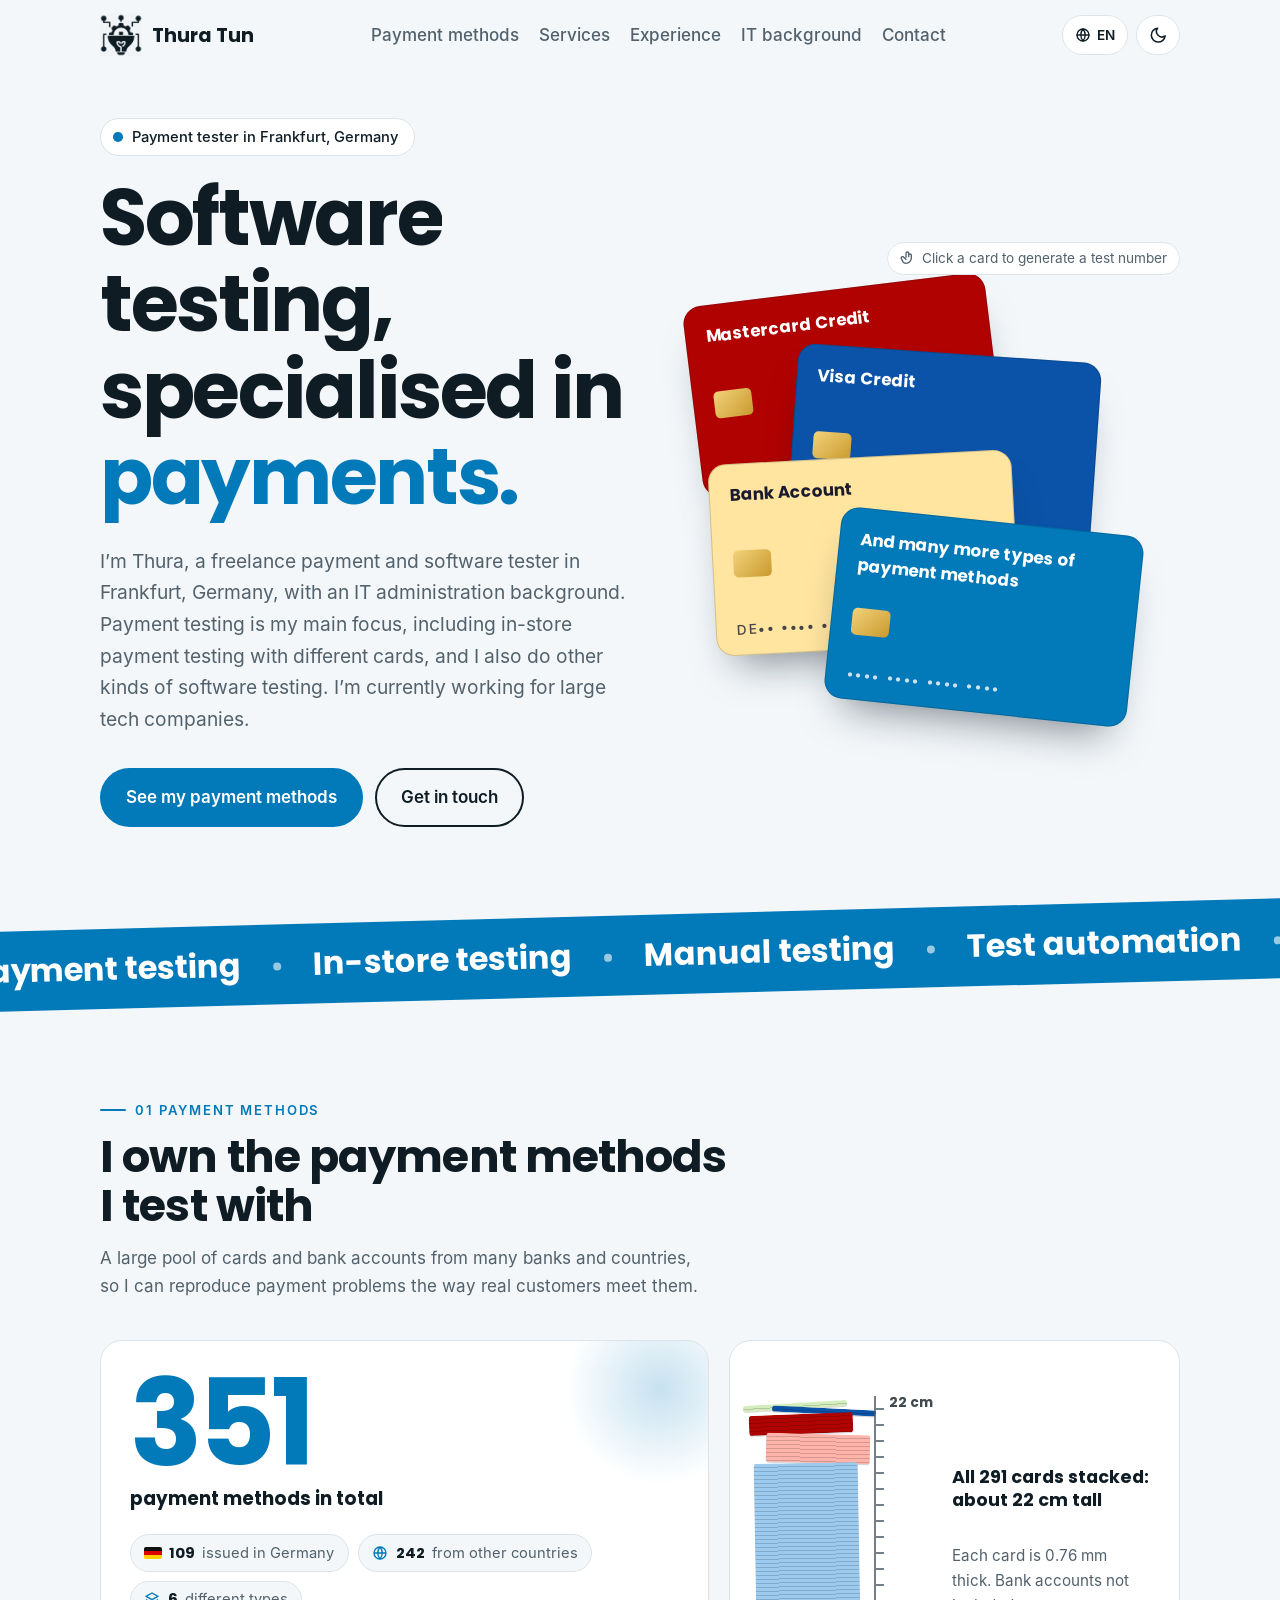
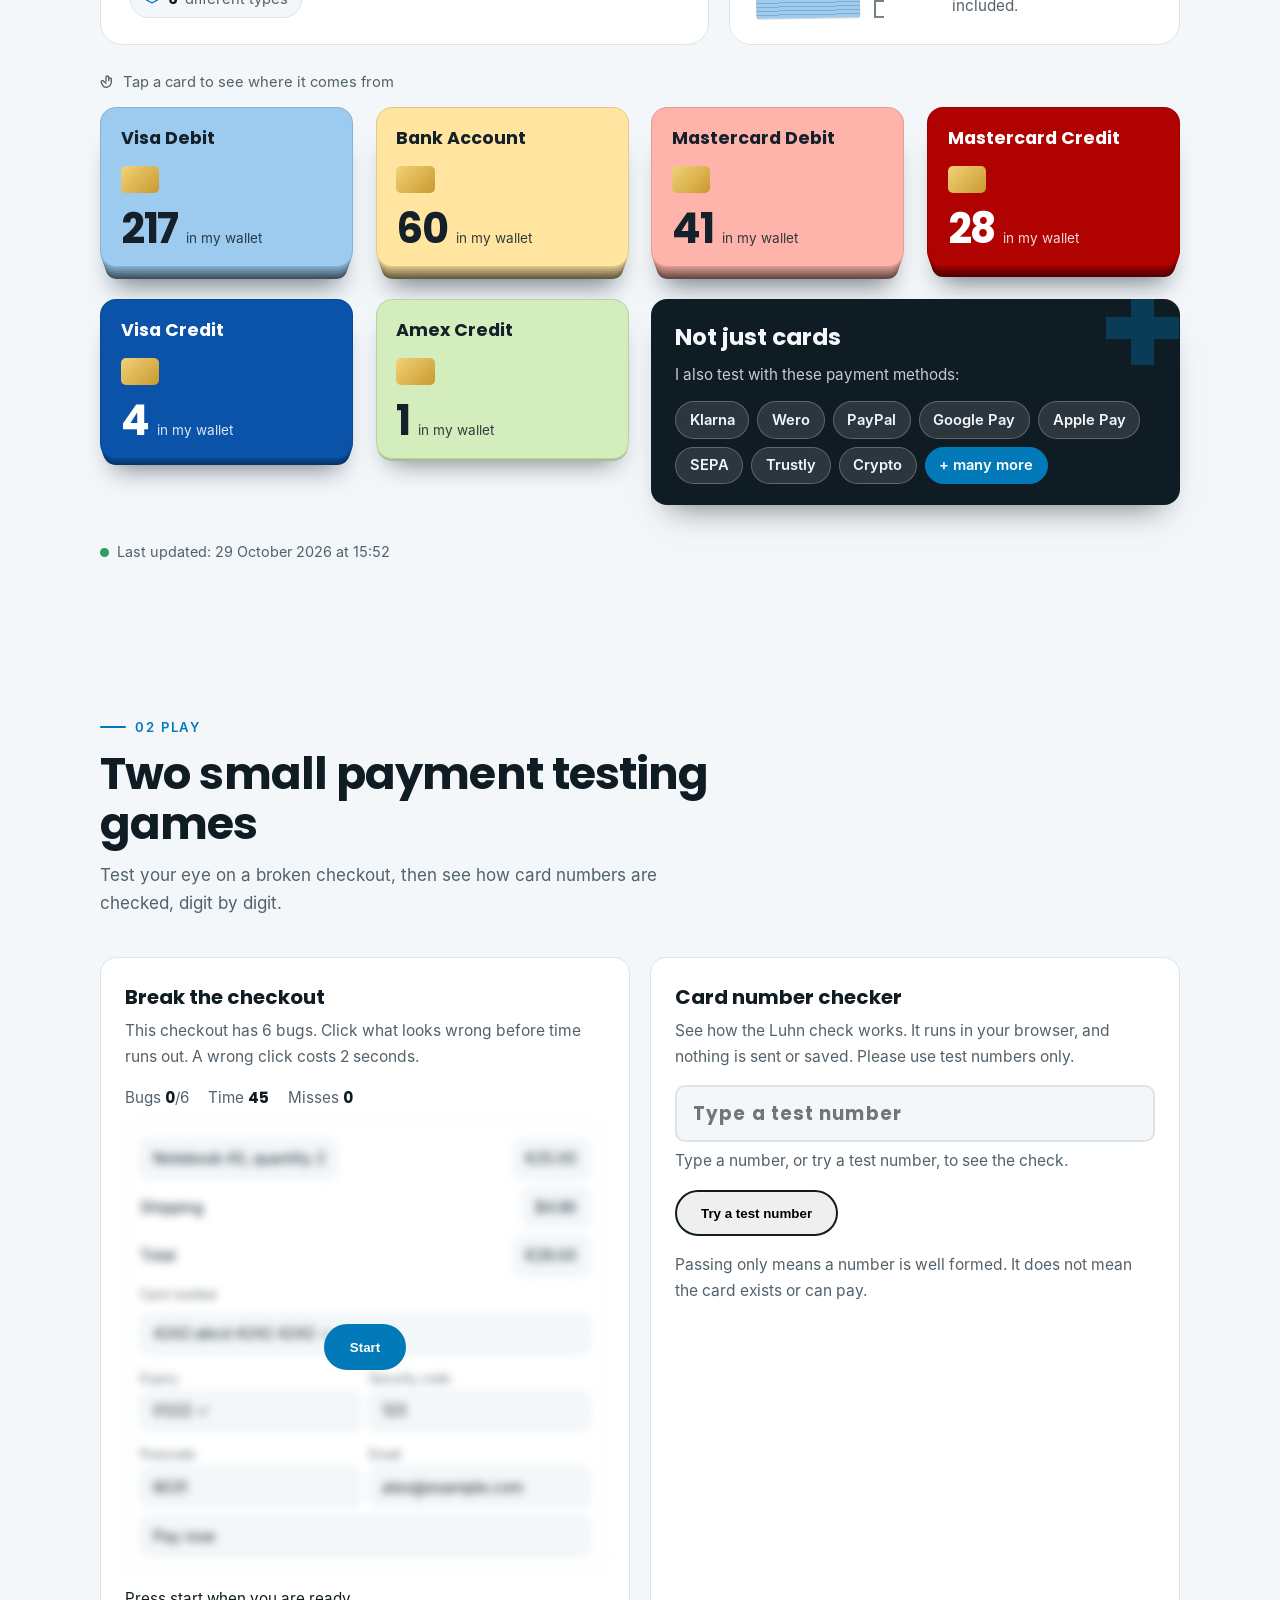
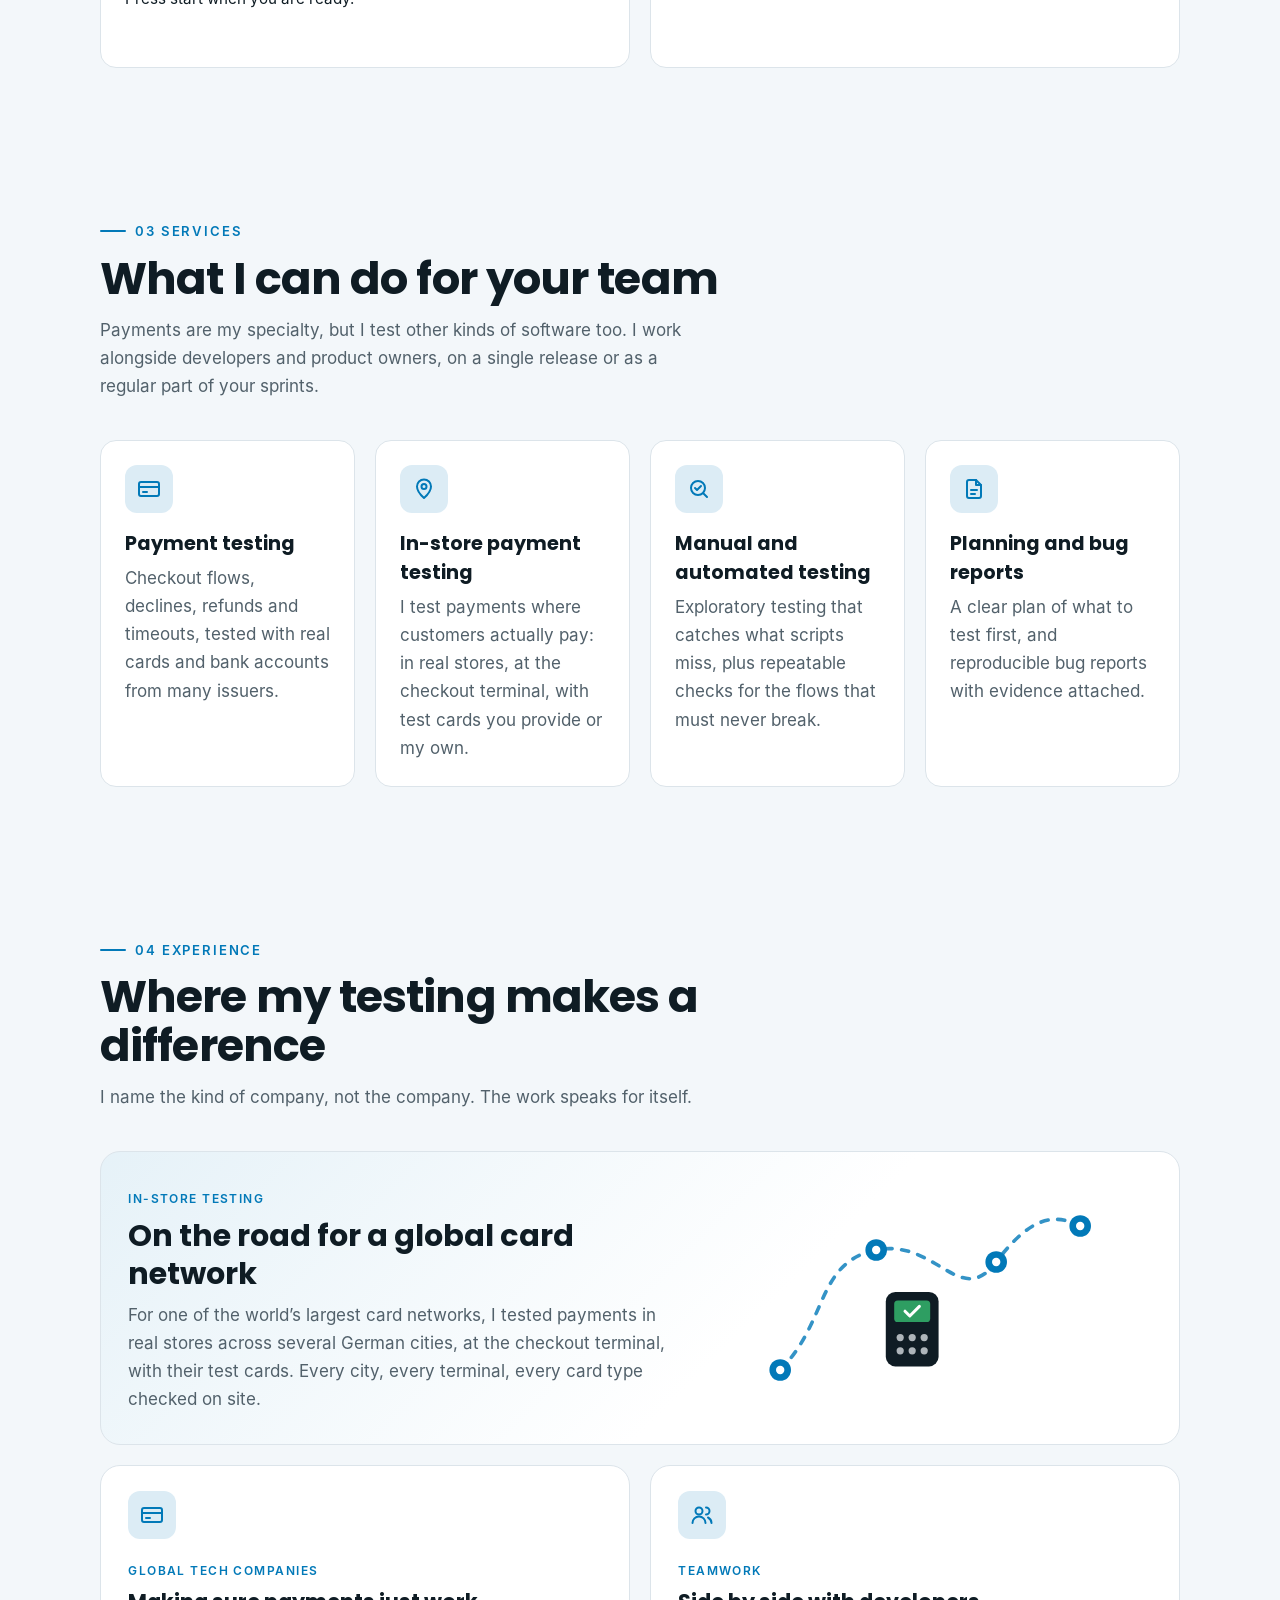
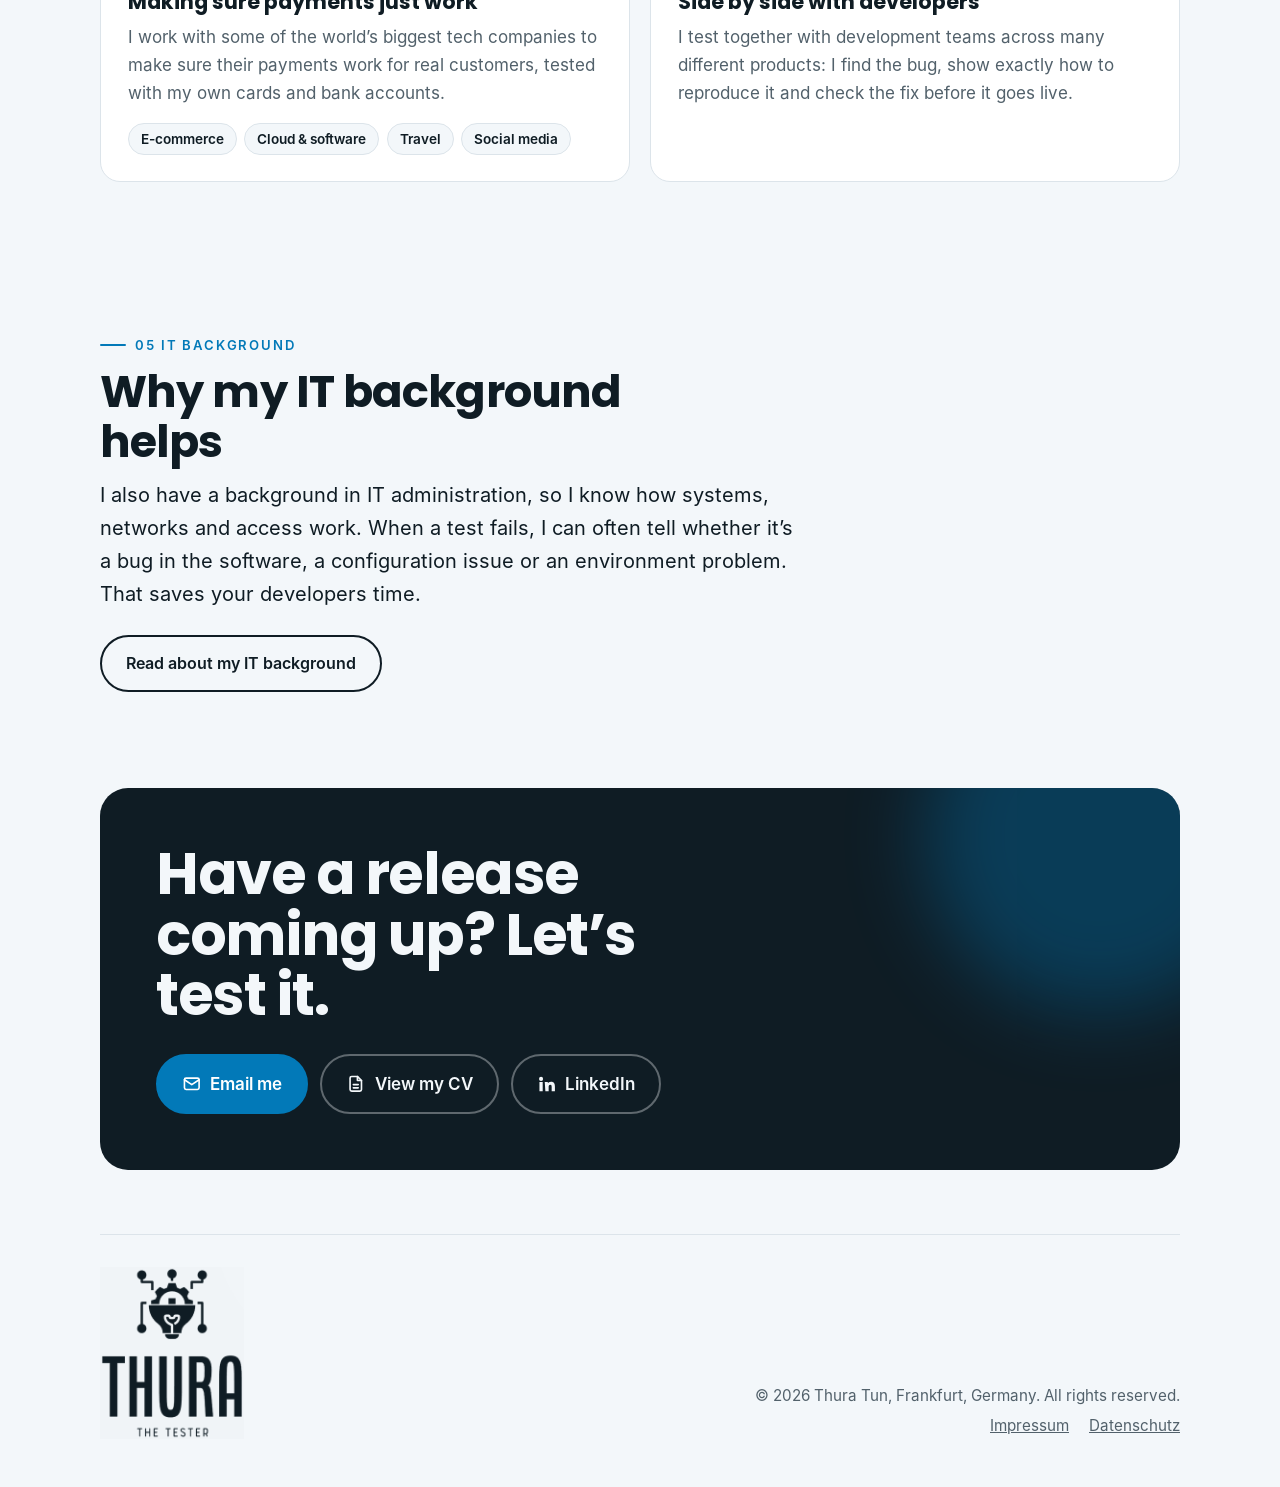
==== index.html @ 49a00597 "v2.1" ====
<!DOCTYPE html>
<html lang="en">
<head>
<meta charset="utf-8">
<meta name="viewport" content="width=device-width, initial-scale=1, viewport-fit=cover">
<title>Thura Tun | Payment Tester &amp; Software Tester in Germany (Frankfurt)</title>
<meta name="description" content="Freelance payment tester and software tester in Frankfurt, Germany. In-store and online payment testing with 350+ own cards and bank accounts, plus an IT administration background.">
<link rel="canonical" href="https://thuratun.de/">
<meta name="keywords" content="Payment Tester, Payment Testing, Software Tester, QA Tester, Frankfurt, Deutschland, Germany, Zahlungstests">
<meta name="geo.region" content="DE-HE">
<meta name="geo.placename" content="Frankfurt am Main">
<meta property="og:type" content="website">
<meta property="og:url" content="https://thuratun.de/">
<meta property="og:title" content="Thura Tun | Payment Tester &amp; Software Tester in Germany (Frankfurt)">
<meta property="og:description" content="Freelance payment tester and software tester in Frankfurt, Germany. In-store and online payment testing with 350+ own cards and bank accounts, plus an IT administration background.">
<meta property="og:image" content="https://thuratun.de/og-image.png">
<meta property="og:image:width" content="1200">
<meta property="og:image:height" content="630">
<meta property="og:image:alt" content="Thura Tun, payment tester in Frankfurt, Germany">
<meta name="twitter:card" content="summary_large_image">
<meta property="og:locale" content="en_GB">
<meta property="og:locale:alternate" content="de_DE">
<script type="application/ld+json">{"@context": "https://schema.org", "@type": "ProfessionalService", "name": "Thura Tun, Payment Tester", "alternateName": "Thura the Tester", "description": "Freelance payment tester and software tester in Frankfurt, Germany. In-store and online payment testing with 350+ own cards and bank accounts, plus an IT administration background.", "url": "https://thuratun.de/", "email": "hallo@thuratun.de", "address": {"@type": "PostalAddress", "addressLocality": "Frankfurt am Main", "addressRegion": "Hessen", "addressCountry": "DE"}, "areaServed": {"@type": "Country", "name": "Germany"}, "serviceType": ["Payment testing", "In-store payment testing", "Software testing", "Manual testing", "Test automation"], "founder": {"@type": "Person", "name": "Thura Tun", "jobTitle": "Payment Tester and Software Tester", "url": "https://thuratun.de/", "sameAs": ["https://www.linkedin.com/in/tunthura/"], "knowsLanguage": ["de", "en", "my"], "hasCredential": [{"@type": "EducationalOccupationalCredential", "name": "ITIL 4 Foundation"}, {"@type": "EducationalOccupationalCredential", "name": "Microsoft Certified: Azure Fundamentals (AZ-900)", "url": "https://www.credly.com/badges/9dc0fa04-e932-4269-af0b-c82157c03073"}]}}</script>

<link rel="icon" type="image/png" href="[data-uri]">
<style>
@font-face{font-family:"Poppins";src:url([data-uri]) format("woff");font-weight:600 800;font-style:normal;font-display:swap}
@font-face{font-family:"Inter";src:url([data-uri]) format("woff");font-weight:400;font-style:normal;font-display:swap}
@font-face{font-family:"Inter";src:url([data-uri]) format("woff");font-weight:500;font-style:normal;font-display:swap}
@font-face{font-family:"Inter";src:url([data-uri]) format("woff");font-weight:600;font-style:normal;font-display:swap}
:root{--bg:#F3F7FA;--surface:#FFFFFF;--ink:#0F1C24;--muted:#52616B;--line:#DCE4EA;--acc:#0279B8;--acc-ink:#FFFFFF;
--display:"Poppins","Segoe UI",Arial,sans-serif;--body:"Inter","Segoe UI",Arial,sans-serif;
box-sizing:border-box;padding-top:env(safe-area-inset-top,0px);padding-bottom:env(safe-area-inset-bottom,0px)}
@media (prefers-color-scheme:dark){:root:not([data-theme="light"]){--bg:#0B141B;--surface:#13202A;--ink:#EAF2F7;--muted:#9AB0BF;--line:#233340;--acc:#38BDF8;--acc-ink:#0B141B;color-scheme:dark}}
:root[data-theme="dark"]{--bg:#0B141B;--surface:#13202A;--ink:#EAF2F7;--muted:#9AB0BF;--line:#233340;--acc:#38BDF8;--acc-ink:#0B141B;color-scheme:dark}
html{scroll-padding-top:env(safe-area-inset-top,0px);scroll-behavior:smooth}
*{box-sizing:border-box}
body{margin:0;background:var(--bg);color:var(--ink);font:400 1.0625rem/1.65 var(--body);overflow-x:hidden}
a{color:inherit}
a:focus-visible,button:focus-visible{outline:3px solid var(--acc);outline-offset:3px;border-radius:6px}
.wrap{max-width:70rem;margin:0 auto;padding:0 1.25rem}
#bar{position:fixed;top:env(safe-area-inset-top,0px);left:0;width:100%;height:3px;background:var(--acc);transform-origin:left;transform:scaleX(0);z-index:50}
.top{display:flex;justify-content:space-between;align-items:center;gap:1rem;flex-wrap:wrap;padding:1.25rem 0}
.logo{font:800 1.2rem var(--display);text-decoration:none}
nav{display:flex;gap:1.25rem;align-items:center;flex-wrap:wrap}
nav a{text-decoration:none;color:var(--muted);font-weight:500}
nav a:hover{color:var(--ink)}
.btn{display:inline-block;padding:.85rem 1.5rem;border-radius:99px;font-weight:600;text-decoration:none;border:2px solid var(--ink);transition:transform .2s,background .2s}
.btn:hover{transform:translateY(-3px)}
.btn svg{width:1.15em;height:1.15em;vertical-align:-.2em;margin-right:.55rem}
.btn.primary{background:var(--acc);border-color:var(--acc);color:var(--acc-ink)}
.btns{display:flex;gap:.75rem;flex-wrap:wrap}
.hero{display:grid;grid-template-columns:1.05fr .95fr;gap:2rem;align-items:center;padding:3rem 0 4rem}
h1{font:800 clamp(2.5rem,6.4vw,4.9rem)/1.02 var(--display);letter-spacing:-.03em;margin:0 0 1.4rem}
.w{display:inline-block;overflow:hidden;vertical-align:top;padding-bottom:.08em}
.w>span{display:inline-block;animation:up .9s cubic-bezier(.2,.7,.2,1) backwards;animation-delay:calc(var(--i)*.07s + .1s)}
.lede{font-size:1.2rem;color:var(--muted);max-width:33rem;margin:0 0 2rem;animation:rise .8s ease .6s backwards}
.hero .btns{animation:rise .8s ease .8s backwards}
.stage{position:relative;height:25rem;--tx:0px;--ty:0px}
.pc{position:absolute;left:var(--l);top:var(--t);width:min(19rem,74%);aspect-ratio:1.586;border-radius:18px;padding:1.1rem 1.3rem;display:flex;flex-direction:column;justify-content:space-between;font:700 1.05rem var(--display);box-shadow:0 26px 40px -20px rgba(8,20,30,.5);outline:1px solid rgba(15,28,36,.18);outline-offset:-1px;transform:rotate(var(--r)) translate(calc(var(--tx)*var(--k)),calc(var(--ty)*var(--k)));transition:transform .3s ease-out;animation:deal .9s cubic-bezier(.2,.8,.2,1) backwards,float 6s ease-in-out infinite;animation-delay:calc(var(--i)*.16s + .3s),calc(var(--i)*-1.4s)}
.pc small{font:500 .85rem var(--body);letter-spacing:.12em;opacity:.8}
.chip{width:2.4rem;height:1.7rem;border-radius:5px;background:linear-gradient(135deg,#F2D27A,#C99A2E)}
@keyframes up{from{transform:translateY(110%)}}
@keyframes rise{from{opacity:0;transform:translateY(24px)}}
@keyframes deal{from{opacity:0;scale:.75}}
@keyframes float{50%{translate:0 -12px}}
@keyframes mq{to{transform:translateX(-50%)}}
.mq{overflow:hidden;border-block:1px solid var(--line);padding:1.1rem 0}
.mq-t{display:flex;width:max-content;animation:mq 30s linear infinite}
.mq span{font:700 clamp(1.3rem,3vw,2rem) var(--display);color:var(--muted);white-space:nowrap}
.mq span::after{content:"";display:inline-block;width:.5rem;height:.5rem;margin:0 2rem;border-radius:50%;background:var(--acc);vertical-align:middle}
section{padding:4.5rem 0}
h2.s{font:800 clamp(1.8rem,4vw,2.8rem)/1.1 var(--display);letter-spacing:-.02em;margin:0 0 .8rem;max-width:40rem}
.intro{color:var(--muted);max-width:38rem;margin:0 0 2.5rem}
.stats{display:grid;grid-template-columns:repeat(auto-fit,minmax(8rem,1fr));gap:1rem;margin-bottom:2.5rem}
.stat{background:var(--surface);border:1.5px solid var(--line);border-radius:16px;padding:1.2rem 1.3rem}
.stat b{display:block;font:800 clamp(2.2rem,5vw,3.2rem)/1 var(--display);letter-spacing:-.03em}
.stat span{color:var(--muted);font-size:.95rem}
.lg{display:flex;gap:1.5rem;flex-wrap:wrap;margin:0 0 1.2rem;color:var(--muted);font-size:.95rem}
.lg i{display:inline-block;width:.9rem;height:.9rem;border-radius:4px;background:var(--ink);margin-right:.5rem;vertical-align:-.1rem}
.lg i.o{opacity:.4}
.pm{display:grid;gap:.9rem}
.row{display:grid;grid-template-columns:10.5rem 1fr 3.2rem;align-items:center;gap:1rem}
.nm{font-weight:600}
.nm small{display:block;font-weight:400;color:var(--muted);font-size:.85rem;line-height:1.3}
.row>b{text-align:right;font-family:var(--display)}
.bar{display:flex;height:1.6rem;background:var(--line);border-radius:8px;overflow:hidden}
.seg{height:100%;width:0;background:var(--c);outline:1px solid color-mix(in srgb,var(--ink) 30%,transparent);outline-offset:-1px;transition:width 1.2s cubic-bezier(.2,.7,.2,1);transition-delay:var(--d,0s)}
.seg.ot{opacity:.5}
.row.in .seg{width:var(--w)}
.src{color:var(--muted);font-size:.9rem;margin:1.2rem 0 0;min-height:1.4rem}
.cards{display:grid;grid-template-columns:repeat(auto-fit,minmax(15rem,1fr));gap:1.25rem}
.sv{background:var(--surface);border:1.5px solid var(--line);border-radius:16px;padding:1.5rem}
.sv h3{font:700 1.2rem var(--display);margin:0 0 .4rem}
.sv p{margin:0;color:var(--muted)}
.split p{font-size:1.25rem;max-width:44rem;margin:0}
.steps{list-style:none;margin:0;padding:0;display:grid;grid-template-columns:repeat(auto-fit,minmax(13rem,1fr));gap:1.5rem}
.steps li::before{content:"";display:block;height:4px;width:0;background:var(--acc);border-radius:4px;margin-bottom:1rem;transition:width 1s ease .2s}
.steps li.in::before{width:100%}
.steps b{display:block;font:700 1.15rem var(--display)}
.steps span{color:var(--muted)}
.contact h2{font:800 clamp(2rem,5vw,3.6rem)/1.05 var(--display);letter-spacing:-.025em;margin:0 0 1.8rem;max-width:36rem}
footer{border-top:1px solid var(--line);padding:2rem 0 3rem;color:var(--muted);font-size:.95rem}
.links{display:flex;gap:1.25rem;flex-wrap:wrap;margin-top:.5rem}
.legal{display:none;background:var(--surface);border:1.5px solid var(--line);border-radius:12px;padding:1.5rem;margin-top:2rem;max-width:44rem}
.legal:target{display:block}
.legal h2{font:700 1.3rem var(--display);margin:0 0 .6rem}
.legal h3{font:700 1rem var(--display);margin:1.1rem 0 .3rem}
.legal p{margin:.3rem 0;font-size:.95rem}
.js .rv{opacity:0;transform:translateY(26px);transition:opacity .7s ease,transform .7s ease,translate .25s,border-color .25s}
.js .rv.in{opacity:1;transform:none}
.sv:hover{translate:0 -5px;border-color:var(--acc)}
@media (max-width:52rem){.hero{grid-template-columns:1fr;padding-top:1.5rem}.stage{height:26rem}.pc{width:min(17rem,68%)}.row{grid-template-columns:1fr auto;grid-template-areas:"n t" "b b";gap:.35rem .75rem}.nm{grid-area:n}.bar{grid-area:b}.row>b{grid-area:t;font-size:1.3rem}section{padding:3rem 0}.pm{gap:1.3rem}}
@media (prefers-reduced-motion:reduce){*,*::before{animation:none!important;transition:none!important}html{scroll-behavior:auto}#bar{display:none}}
.mk{display:inline-block;background:currentColor;-webkit-mask-repeat:no-repeat;mask-repeat:no-repeat;-webkit-mask-position:center;mask-position:center;-webkit-mask-size:contain;mask-size:contain}
.logo{display:inline-flex;align-items:center;gap:.65rem}
.mk-icon{width:2.6rem;height:2.6rem;-webkit-mask-image:url("[data-uri]");mask-image:url("[data-uri]")}
.mk-full{display:block;width:9rem;height:10.74rem;margin-bottom:1.4rem;color:var(--ink);-webkit-mask-image:url("[data-uri]");mask-image:url("[data-uri]")}
@media (prefers-reduced-motion:no-preference){.logo:hover .mk-icon{transform:rotate(-8deg) scale(1.08)}.mk-icon{transition:transform .3s ease}}
.play{display:grid;grid-template-columns:1fr 1fr;gap:1.25rem}
.tool{background:var(--surface);border:1.5px solid var(--line);border-radius:16px;padding:1.5rem}
.tool h3{font:700 1.25rem var(--display);margin:0 0 .4rem}
.sub{color:var(--muted);margin:0 0 1rem;font-size:.97rem}
.hud{display:flex;gap:1.2rem;flex-wrap:wrap;font-size:.95rem;color:var(--muted);margin-bottom:.8rem}
.hud b{color:var(--ink);font-family:var(--display)}
.shopwrap{position:relative}
.shop{border:1.5px dashed var(--line);border-radius:12px;padding:.9rem;display:grid;gap:.55rem;transition:filter .3s}
.shop.off{filter:blur(4px);pointer-events:none;user-select:none}
.shop.done{pointer-events:none}
.shop small{color:var(--muted);font-size:.78rem}
.ln{display:flex;justify-content:space-between;align-items:center;gap:.6rem;font-size:.95rem}
.two{display:grid;grid-template-columns:1fr 1fr;gap:.55rem}
.bx{font:inherit;font-size:.95rem;text-align:left;color:var(--ink);background:var(--bg);border:1.5px solid var(--line);border-radius:8px;padding:.4rem .7rem;cursor:pointer;width:100%}
.ln .bx{width:auto}
.bx:hover{border-color:var(--acc)}
.bx.found{border-color:#2E9E62;background:color-mix(in srgb,#2E9E62 22%,var(--bg))}
.bx.wrong{border-color:#E5604F;background:color-mix(in srgb,#E5604F 20%,var(--bg))}
.bx.missed{border-color:#E0A030;background:color-mix(in srgb,#E0A030 22%,var(--bg))}
.ovl{position:absolute;inset:0;display:flex;align-items:center;justify-content:center}
.ovl[hidden]{display:none}
.feed{min-height:3.6rem;margin:.9rem 0 0;font-size:.95rem}
.feed .btn{margin-top:.6rem;padding:.5rem 1.1rem;font-size:.95rem}
.cc{width:100%;font:600 1.15rem var(--display);letter-spacing:.06em;padding:.8rem 1rem;border-radius:10px;border:2px solid var(--line);background:var(--bg);color:var(--ink);margin-bottom:.4rem}
.cc:focus{outline:3px solid var(--acc);outline-offset:2px;border-color:var(--acc)}
.dgs{display:flex;flex-wrap:wrap;gap:.3rem;margin:.9rem 0}
.dg{width:1.7rem;height:2rem;display:grid;place-items:center;border-radius:6px;background:var(--bg);border:1.5px solid var(--line);font:600 .95rem var(--display)}
.dg.x2{background:var(--acc);border-color:var(--acc);color:var(--acc-ink)}
.vd{display:flex;gap:.5rem;flex-wrap:wrap;margin:.8rem 0 0}
.pill{padding:.25rem .8rem;border-radius:99px;font-size:.9rem;font-weight:600;background:var(--bg);border:1.5px solid var(--line)}
.pill.ok{color:#2E9E62;border-color:#2E9E62}
.pill.no{color:#E5604F;border-color:#E5604F}
#ccres .sub{margin:0}
@media (max-width:52rem){.play{grid-template-columns:1fr}}
/* v5: header, toggles, mobile menu */
.hdr{position:sticky;top:0;z-index:40}
header.top{position:relative;padding:.9rem 0;flex-wrap:nowrap}
header.top::before{content:"";position:absolute;top:0;bottom:0;left:calc(50% - 50vw);right:calc(50% - 50vw);z-index:-1;background:color-mix(in srgb,var(--bg) 84%,transparent);-webkit-backdrop-filter:blur(14px);backdrop-filter:blur(14px)}
.tog{display:flex;gap:.5rem;align-items:center;flex:none}
.ib{font:600 .85rem var(--body);display:inline-flex;align-items:center;justify-content:center;gap:.2rem;min-width:2.5rem;height:2.5rem;padding:0 .75rem;background:var(--surface);color:var(--ink);border:1.5px solid var(--line);border-radius:99px;cursor:pointer;transition:border-color .2s,transform .2s}
.ib:hover{border-color:var(--acc);transform:translateY(-2px)}
.ib svg{width:1.15rem;height:1.15rem;display:block}
.ib .sun{display:none}
:root[data-theme="dark"] .ib .sun{display:block}:root[data-theme="dark"] .ib .moon{display:none}
@media (prefers-color-scheme:dark){:root:not([data-theme="light"]) .ib .sun{display:block}:root:not([data-theme="light"]) .ib .moon{display:none}}
#lang span[data-l]{opacity:.45;transition:opacity .2s,color .2s}
#lang span.on{opacity:1;color:var(--acc)}
#menu{display:none}
nav.nl a{position:relative}
nav.nl a::after{content:"";position:absolute;left:0;right:0;bottom:-4px;height:2px;border-radius:2px;background:var(--acc);transform:scaleX(0);transform-origin:left;transition:transform .25s}
nav.nl a:hover::after{transform:scaleX(1)}
@media (max-width:60rem){
  #menu{display:inline-flex}
  nav.nl{position:absolute;top:calc(100% + .25rem);left:0;right:0;display:none;flex-direction:column;align-items:stretch;gap:0;background:var(--surface);border:1.5px solid var(--line);border-radius:16px;padding:.5rem;box-shadow:0 24px 40px -24px rgba(8,20,30,.45)}
  nav.nl a{padding:.75rem 1rem;border-radius:10px;color:var(--ink)}
  nav.nl a:hover{background:var(--bg)}
  nav.nl a::after{display:none}
  .top.open nav.nl{display:flex;animation:rise .25s ease}
}
/* eyebrows and hero */
.eb{display:inline-flex;align-items:center;gap:.6rem;font:600 .82rem var(--body);letter-spacing:.14em;text-transform:uppercase;color:var(--acc);margin:0 0 .9rem}
.eb::before{content:"";width:1.6rem;height:2px;background:currentColor;border-radius:2px}
.pill-hi{display:inline-flex;align-items:center;gap:.6rem;background:var(--surface);border:1.5px solid var(--line);border-radius:99px;padding:.35rem 1rem .35rem .75rem;font-size:.92rem;font-weight:500;margin-bottom:1.4rem;animation:rise .8s ease .05s backwards}
.dot{width:.6rem;height:.6rem;border-radius:50%;background:var(--acc);animation:ping 2s infinite}
@keyframes ping{0%{box-shadow:0 0 0 0 color-mix(in srgb,var(--acc) 60%,transparent)}70%,100%{box-shadow:0 0 0 .55rem transparent}}
h1 .hl{color:var(--acc)}
.pc{cursor:pointer;user-select:none}
.hint{position:absolute;z-index:9999;right:0;top:-1.9rem;background:var(--surface);border:1.5px solid var(--line);border-radius:99px;padding:.25rem .75rem;font-size:.85rem;color:var(--muted);display:flex;align-items:center;gap:.4rem}
.hint svg{width:1rem;height:1rem}
/* marquee band */
.mqw{overflow:hidden;padding:1.5rem 0}
.mq{background:var(--acc);border:0;transform:rotate(-1.5deg);margin:0 -2rem;padding:1rem 0}
.mq span{color:var(--acc-ink)}
.mq span::after{background:var(--acc-ink);opacity:.6}
.mq:hover .mq-t{animation-play-state:paused}
/* service cards */
.sv{position:relative;overflow:hidden}
.sv>*{position:relative}
.sv::before{content:"";position:absolute;inset:0;background:radial-gradient(16rem circle at var(--mx,50%) var(--my,50%),color-mix(in srgb,var(--acc) 16%,transparent),transparent 70%);opacity:0;transition:opacity .3s;pointer-events:none}
.sv:hover::before{opacity:1}
.ico{width:3rem;height:3rem;border-radius:12px;display:grid;place-items:center;background:color-mix(in srgb,var(--acc) 14%,var(--surface));color:var(--acc);margin-bottom:1rem;transition:transform .3s}
.sv:hover .ico{transform:rotate(-8deg) scale(1.08)}
.ico svg{width:1.5rem;height:1.5rem}
/* process steps */
.steps{counter-reset:s}
.steps li{counter-increment:s;display:flex;flex-direction:column;background:var(--surface);border:1.5px solid var(--line);border-radius:16px;padding:1.4rem}
.steps li::after{content:"0" counter(s);order:-1;font:800 2.6rem/1 var(--display);color:transparent;-webkit-text-stroke:1.5px var(--acc);margin-bottom:.8rem}
/* contact card */
.contact{background:var(--ink);color:var(--bg);border-radius:28px;padding:3.5rem clamp(1.25rem,5vw,3.5rem);margin:1.5rem 0 4rem;position:relative;overflow:hidden}
.contact::before{content:"";position:absolute;width:22rem;height:22rem;right:-6rem;top:-8rem;border-radius:50%;background:var(--acc);opacity:.35;filter:blur(40px);pointer-events:none}
.contact>*{position:relative}
.contact .btn{border-color:color-mix(in srgb,var(--bg) 35%,transparent);color:var(--bg)}
.contact .btn.primary{background:var(--acc);border-color:var(--acc);color:var(--acc-ink)}
.contact a:focus-visible{outline-color:var(--bg)}
/* confetti and back to top */
.cf{position:fixed;width:.55rem;height:.85rem;border-radius:2px;pointer-events:none;z-index:60}
#up{position:fixed;right:1rem;bottom:calc(1rem + env(safe-area-inset-bottom,0px));z-index:45;opacity:0;pointer-events:none;transform:translateY(1rem);transition:opacity .3s,transform .3s;box-shadow:0 10px 24px -12px rgba(8,20,30,.45)}
#up.show{opacity:1;pointer-events:auto;transform:none}
.split .eb{font-size:.82rem;margin:0 0 .9rem}
.stat b i{font-style:normal}
@media (max-width:52rem){.hint{top:-1.6rem}.mqw{padding:1rem 0}.contact{padding:2.5rem 1.25rem;border-radius:22px}}
/* v6: generated test numbers, legal panels */
.pc small.gen{letter-spacing:.05em;font-size:.8rem;font-variant-numeric:tabular-nums;white-space:nowrap}
.tt{position:absolute;right:1.1rem;top:50%;transform:translateY(-50%);font:600 .62rem var(--body);font-style:normal;letter-spacing:.12em;text-transform:uppercase;padding:.2rem .55rem;border-radius:99px;background:rgba(255,255,255,.28);animation:rise .4s ease}
.legal.open{display:block}
.legal,section{scroll-margin-top:5.5rem}
.legal .lclose{padding:.4rem 1rem;font-size:.9rem;background:none;color:var(--ink);cursor:pointer;font-family:inherit}
#liveb .btn{padding:.5rem 1.1rem;font-size:.95rem;margin-right:.6rem;cursor:pointer;background:none;color:var(--ink);font-family:inherit}
#liveb .btn:disabled{opacity:.5;cursor:wait}
/* v8: playful payment methods */
.pc{transition:transform .3s ease-out,background .45s,color .45s}
.tt{background:color-mix(in srgb,currentColor 18%,transparent)}
.ptop{display:grid;grid-template-columns:1.35fr 1fr;gap:1.25rem;margin-bottom:1.6rem}
.pbig,.ptower{background:var(--surface);border:1.5px solid var(--line);border-radius:22px;padding:1.6rem 1.8rem;position:relative;overflow:hidden}
.pbig>b{display:block;font:800 clamp(4.5rem,11vw,7.5rem)/.95 var(--display);letter-spacing:-.04em;color:var(--acc)}
.pbig .pl{display:block;font:600 1.15rem var(--display);margin:.3rem 0 1.4rem}
.pbig::after{content:"";position:absolute;right:-3rem;top:-3rem;width:12rem;height:12rem;border-radius:50%;background:radial-gradient(circle,color-mix(in srgb,var(--acc) 22%,transparent),transparent 70%);pointer-events:none}
.pchips{display:flex;flex-wrap:wrap;gap:.55rem}
.pchips span{display:inline-flex;align-items:center;gap:.45rem;background:var(--bg);border:1.5px solid var(--line);border-radius:99px;padding:.35rem .85rem;font-size:.92rem;color:var(--muted);transition:transform .2s,border-color .2s}
.pchips span:hover{transform:translateY(-2px) rotate(-2deg);border-color:var(--acc)}
.pchips b{color:var(--ink);font-family:var(--display)}
.pchips svg{width:1rem;height:1rem;color:var(--acc)}
.flag{display:inline-block;width:1.1rem;height:.75rem;border-radius:2px;background:linear-gradient(#111 0 33.3%,#DD0000 0 66.6%,#FFCE00 0);flex:none}
.ptower{display:flex;gap:1.4rem;align-items:flex-end}
.ptower p{margin:0;color:var(--muted);font-size:.95rem}
.ptower p b{display:block;color:var(--ink);font:700 1.1rem/1.3 var(--display);margin-bottom:.4rem}
.tw{display:flex;align-items:stretch;gap:.7rem;flex:none;margin-right:2.6rem}
.stack{display:flex;flex-direction:column;justify-content:flex-end;width:6.5rem;padding-top:.4rem}
.stack i{display:block;border-radius:3px;background:var(--c) repeating-linear-gradient(to bottom,transparent 0 3px,rgba(0,0,0,.16) 3px 4px);transform:translate(var(--x),0) rotate(var(--r));box-shadow:0 1px 0 rgba(0,0,0,.15)}
.js .tw .stack i{opacity:0;translate:0 -3rem;transition:opacity .4s,translate .6s cubic-bezier(.3,1.4,.5,1);transition-delay:calc(var(--i)*.12s + .2s)}
.js .tw.in .stack i{opacity:1;translate:0 0}
.ruler{position:relative;width:.9rem;border-left:2px solid var(--muted);background:repeating-linear-gradient(to top,var(--muted) 0 1.5px,transparent 1.5px 1rem) left/.5rem 100% no-repeat;opacity:.8}
.ruler span{position:absolute;left:.8rem;top:-.2rem;font:700 .85rem var(--display);white-space:nowrap;color:var(--ink)}
.whint{display:flex;align-items:center;gap:.45rem;color:var(--muted);font-size:.92rem;margin:0 0 .8rem}
.whint svg{width:1rem;height:1rem}
.wallet{display:grid;grid-template-columns:repeat(auto-fill,minmax(15rem,1fr));gap:2rem 1.4rem;padding-bottom:1rem}
.fc{display:block;width:100%;aspect-ratio:1.586;perspective:1000px;background:none;border:0;padding:0;font:inherit;text-align:left;color:inherit;cursor:pointer;border-radius:16px}
.js .fc.rv{transform:translateY(40px) rotate(var(--rr))}
.js .fc.rv.in{transform:none}
.fc-in{position:relative;display:block;width:100%;height:100%;transform-style:preserve-3d;transition:transform .7s cubic-bezier(.2,.8,.2,1),translate .25s,rotate .25s}
.fc:hover .fc-in{translate:0 -6px;rotate:-1.5deg}
.fc.flip .fc-in{transform:rotateY(180deg)}
.fc-f,.fc-b{position:absolute;inset:0;border-radius:16px;-webkit-backface-visibility:hidden;backface-visibility:hidden;background:var(--c);color:var(--t);box-shadow:var(--sh);outline:1px solid rgba(0,0,0,.12);outline-offset:-1px;padding:1.1rem 1.3rem;display:flex;flex-direction:column;justify-content:space-between;overflow:hidden}
.fc-b{transform:rotateY(180deg);justify-content:flex-end;gap:.35rem}
.fn{font:700 1.1rem var(--display)}
.fcnt{display:flex;align-items:baseline;gap:.5rem}
.fcnt b{font:800 2.6rem/1 var(--display);letter-spacing:-.03em}
.fcnt small{font-size:.85rem;opacity:.85}
.stripe{position:absolute;left:0;right:0;top:1rem;height:2.2rem;background:#1b1b1b}
.fsplit{display:flex;height:.55rem;border-radius:99px;background:color-mix(in srgb,currentColor 30%,transparent);overflow:hidden;margin-bottom:.4rem}
.fsplit i{display:block;height:100%;background:currentColor}
.frow{display:flex;justify-content:space-between;align-items:center;font-size:.92rem}
.frow span{display:inline-flex;align-items:center;gap:.45rem}
.frow svg{width:1rem;height:1rem}
.frow b{font:800 1.3rem var(--display)}
@media (max-width:52rem){
  .ptop{grid-template-columns:1fr}
  .stack{width:5.2rem}
  .ptower{padding:1.3rem}
  .ptower p b{font-size:1rem}
  .wallet{grid-auto-flow:column;grid-template-columns:none;grid-auto-columns:80%;overflow-x:auto;scroll-snap-type:x mandatory;gap:1rem;padding:.5rem .2rem 3rem;margin:0 -.2rem -1.5rem;scrollbar-width:none}
  .wallet::-webkit-scrollbar{display:none}
  .fc{scroll-snap-align:start}
}
@media (prefers-reduced-motion:reduce){.fc-in{transition:none}}
/* v9: copy button, other payment methods */
.pc{background-size:cover}
.pc:focus-visible{outline:3px solid var(--acc);outline-offset:3px}
.cp{position:absolute;right:.9rem;bottom:.75rem;display:inline-flex;align-items:center;gap:.3rem;height:2rem;min-width:2rem;justify-content:center;padding:0 .5rem;border:0;border-radius:99px;background:color-mix(in srgb,currentColor 18%,transparent);color:inherit;font:600 .75rem var(--body);cursor:pointer;animation:rise .3s ease;transition:background .2s,transform .2s}
.cp:hover{background:color-mix(in srgb,currentColor 30%,transparent);transform:scale(1.08)}
.cp.ok{background:#2E9E62;color:#fff}
.cp svg{width:1rem;height:1rem;flex:none}
.fc-more{grid-column:span 2;display:flex;flex-direction:column;gap:.5rem;justify-content:center;background:var(--ink);color:var(--bg);border-radius:16px;padding:1.3rem 1.5rem;position:relative;overflow:hidden;box-shadow:0 20px 30px -18px rgba(8,20,30,.55)}
.fc-more::after{content:"+";position:absolute;right:-.5rem;top:-2.6rem;font:800 9rem/1 var(--display);color:var(--acc);opacity:.35;pointer-events:none}
.fm-h{font:800 1.45rem var(--display);position:relative}
.fm-s{opacity:.8;font-size:.95rem;position:relative}
.fm-l{display:flex;flex-wrap:wrap;gap:.5rem;margin-top:.4rem;position:relative}
.fm-l span{padding:.35rem .85rem;border-radius:99px;background:color-mix(in srgb,var(--bg) 12%,transparent);border:1.5px solid color-mix(in srgb,var(--bg) 25%,transparent);font-weight:600;font-size:.92rem;transition:transform .2s,background .2s}
.fm-l span{cursor:default}
.fm-l span:hover{transform:translateY(-2px) scale(1.06);background:var(--hb,var(--acc));border-color:var(--hd,var(--acc));color:var(--hf,var(--acc-ink))}
.fm-l .fm-x{background:var(--acc);border-color:var(--acc);color:var(--acc-ink)}
@media (max-width:52rem){.pc small.gen{font-size:.72rem}.fc-more{grid-column:auto;min-height:100%}}
.src{display:flex;align-items:center;gap:.5rem}
.ldot{width:.55rem;height:.55rem;border-radius:50%;background:#2E9E62;box-shadow:0 0 0 0 rgba(46,158,98,.5);animation:ping2 2.4s infinite;flex:none}
@keyframes ping2{70%,100%{box-shadow:0 0 0 .45rem rgba(46,158,98,0)}}
/* v12: experience */
.exg{display:grid;grid-template-columns:repeat(2,1fr);gap:1.25rem}
.ex{background:var(--surface);border:1.5px solid var(--line);border-radius:20px;padding:1.6rem 1.7rem;position:relative;overflow:hidden;transition:border-color .25s,translate .25s}
.ex:hover{border-color:var(--acc);translate:0 -4px}
.ex h3{font:700 1.3rem/1.25 var(--display);margin:.35rem 0 .5rem}
.ex p{margin:0;color:var(--muted)}
.ex-wide{grid-column:1/-1;display:grid;grid-template-columns:1.2fr 1fr;gap:1.5rem;align-items:center;background:linear-gradient(135deg,color-mix(in srgb,var(--acc) 10%,var(--surface)),var(--surface) 60%)}
.ex-wide h3{font-size:clamp(1.4rem,3vw,1.9rem)}
.ex-tag{display:inline-block;font:600 .75rem var(--body);letter-spacing:.12em;text-transform:uppercase;color:var(--acc)}
.ex-ico{width:3rem;height:3rem;border-radius:12px;display:grid;place-items:center;background:color-mix(in srgb,var(--acc) 14%,var(--surface));color:var(--acc);margin-bottom:1rem;transition:transform .3s}
.ex:hover .ex-ico{transform:rotate(-8deg) scale(1.08)}
.ex-ico svg{width:1.5rem;height:1.5rem}
.ex-chips{display:flex;flex-wrap:wrap;gap:.45rem;margin-top:1rem}
.ex-chips span{font-size:.85rem;font-weight:600;padding:.25rem .75rem;border-radius:99px;border:1.5px solid var(--line);background:var(--bg)}
.route{width:100%;height:auto;max-height:15rem}
.route .rt{fill:none;stroke:var(--acc);stroke-width:3;stroke-linecap:round;stroke-dasharray:6 8;opacity:.8}
.route .pins circle{fill:var(--acc)}
.route .pins .pc2{fill:var(--surface)}
.route .term rect{fill:var(--ink)}
.route .term .scr{fill:#2E9E62}
.route .term .ok{fill:none;stroke:#fff;stroke-width:2.5;stroke-linecap:round;stroke-linejoin:round}
.route .term .keys circle{fill:color-mix(in srgb,var(--bg) 70%,transparent)}
@media (prefers-reduced-motion:no-preference){
  .js .ex-wide .pins g{opacity:0;transition:opacity .4s ease}
  .js .ex-wide.in .pins g{opacity:1;transition-delay:calc(var(--i)*.45s + .4s)}
  .route .rt{animation:dash 14s linear infinite}
  .route .term{animation:bob 3s ease-in-out infinite}
}
@keyframes dash{to{stroke-dashoffset:-280}}
@keyframes bob{50%{translate:0 -5px}}
@media (max-width:52rem){.exg{grid-template-columns:1fr}.ex-wide{grid-template-columns:1fr}.route{max-height:11rem}}
/* v13: language menu, footer, Burmese */
.lsel{position:relative}
#lang{gap:.35rem}
#lang svg{width:1rem;height:1rem}
.lmenu{position:absolute;top:calc(100% + .45rem);right:0;z-index:60;min-width:9.5rem;display:flex;flex-direction:column;padding:.35rem;background:var(--surface);border:1.5px solid var(--line);border-radius:14px;box-shadow:0 24px 40px -24px rgba(8,20,30,.5);animation:rise .2s ease}
.lmenu[hidden]{display:none}
.lmenu button{font:500 .95rem var(--body);text-align:left;background:none;border:0;color:var(--ink);padding:.55rem .8rem;border-radius:9px;cursor:pointer}
.lmenu button:hover{background:var(--bg)}
.lmenu button.on{color:var(--acc);font-weight:700}
.lmenu button.on::after{content:" ✓"}
footer{display:flex;align-items:flex-end;justify-content:space-between;gap:1.6rem;flex-wrap:wrap}
footer .mk-full{margin:0;flex:none}
.ft-txt{display:flex;flex-direction:column;align-items:flex-end;gap:.35rem;text-align:right;margin-left:auto}
.ft-txt .links{margin-top:0}
@media (max-width:52rem){footer{gap:1.1rem}footer .mk-full{width:6rem;height:7.16rem}}
.nf-go{display:inline-flex;align-items:center;cursor:pointer;font-family:inherit;font-size:1rem}
.nf-go:disabled{opacity:.6;cursor:default;transform:none}
:root[lang="my"]{--display:"Poppins","Myanmar Text","Noto Sans Myanmar","Myanmar Sangam MN","Padauk",sans-serif;--body:"Inter","Myanmar Text","Noto Sans Myanmar","Myanmar Sangam MN","Padauk",sans-serif}
:root[lang="my"] body{line-height:1.85}
:root[lang="my"] h1,:root[lang="my"] h2,:root[lang="my"] h3,:root[lang="my"] .pbig .pl,:root[lang="my"] .fm-h,:root[lang="my"] .mq span{letter-spacing:0!important;line-height:1.5!important}
:root[lang="my"] h1{font-size:clamp(2rem,5vw,3.4rem)!important}
:root[lang="my"] h2.s,:root[lang="my"] .contact h2{font-size:clamp(1.5rem,3.4vw,2.3rem)!important}
:root[lang="my"] .w{padding-bottom:.25em}
:root[lang="my"] .eb,:root[lang="my"] .ex-tag{letter-spacing:.02em}
:root[lang="my"] nav.nl{gap:1rem}
:root[lang="my"] nav.nl a{font-size:.95rem}
</style>
<script>(function(d){d.className+=' js';try{var t=localStorage.getItem('theme');if(t)d.dataset.theme=t}catch(e){}})(document.documentElement)</script>
</head>
<body>
<div id="bar" aria-hidden="true"></div>
<div class="wrap hdr">
  <header class="top">
    <a class="logo" href="#top"><span class="mk mk-icon" aria-hidden="true"></span>Thura Tun</a>
    <nav class="nl" aria-label="Main">
      <a href="#payments" data-i18n="nav.pay">Payment methods</a><a href="#services" data-i18n="nav.services">Services</a><a href="#experience" data-i18n="nav.exp">Experience</a><a href="it-admin.html" data-page="it-admin.html" data-i18n="nav.it">IT background</a><a href="#contact" data-i18n="nav.contact">Contact</a>
    </nav>
    <div class="tog">
      <div class="lsel"><button class="ib" id="lang" type="button" aria-haspopup="true" aria-expanded="false" data-aria="langA"><svg viewBox="0 0 24 24" fill="none" stroke="currentColor" stroke-width="2" stroke-linecap="round" stroke-linejoin="round" aria-hidden="true"><circle cx="12" cy="12" r="9"/><path d="M3 12h18M12 3a14 14 0 0 1 0 18M12 3a14 14 0 0 0 0 18"/></svg><span id="lcur">EN</span></button><div class="lmenu" id="lmenu" role="menu" hidden><button type="button" role="menuitemradio" data-l="en" lang="en">English</button><button type="button" role="menuitemradio" data-l="de" lang="de">Deutsch</button><button type="button" role="menuitemradio" data-l="my" lang="my">မြန်မာ</button></div></div>
      <button class="ib" id="theme" type="button" data-aria="themeA"><svg class="moon" viewBox="0 0 24 24" fill="none" stroke="currentColor" stroke-width="2" stroke-linecap="round" stroke-linejoin="round" aria-hidden="true"><path d="M21 12.8A9 9 0 1 1 11.2 3a7 7 0 0 0 9.8 9.8z"/></svg><svg class="sun" viewBox="0 0 24 24" fill="none" stroke="currentColor" stroke-width="2" stroke-linecap="round" stroke-linejoin="round" aria-hidden="true"><circle cx="12" cy="12" r="4"/><path d="M12 2v2M12 20v2M4.9 4.9l1.4 1.4M17.7 17.7l1.4 1.4M2 12h2M20 12h2M4.9 19.1l1.4-1.4M17.7 6.3l1.4-1.4"/></svg></button>
      <button class="ib" id="menu" type="button" aria-expanded="false" data-aria="menuA"><svg viewBox="0 0 24 24" fill="none" stroke="currentColor" stroke-width="2" stroke-linecap="round" aria-hidden="true"><path d="M4 7h16M4 12h16M4 17h16"/></svg></button>
    </div>
  </header>
</div>
<button class="ib" id="up" type="button" data-aria="upA"><svg viewBox="0 0 24 24" fill="none" stroke="currentColor" stroke-width="2" stroke-linecap="round" stroke-linejoin="round" aria-hidden="true"><path d="M12 19V5M5 12l7-7 7 7"/></svg></button>
<div class="wrap">
  <main id="top">
    <div class="hero">
      <div>
        <span class="pill-hi"><i class="dot" aria-hidden="true"></i><span data-i18n="pill">Payment tester in Frankfurt, Germany</span></span>
        <h1 class="anim" data-i18n="h1">Software testing, specialised in payments.</h1>
        <p class="lede" data-i18n="lede">I’m Thura, a freelance payment and software tester in Frankfurt, Germany, with an IT administration background. Payment testing is my main focus, including in-store payment testing with different cards, and I also do other kinds of software testing. I’m currently working for large tech companies.</p>
        <div class="btns"><a class="btn primary" href="#payments" data-i18n="hero.b1">See my payment methods</a><a class="btn" href="#contact" data-i18n="hero.b2">Get in touch</a></div>
      </div>
      <div class="stage">
        <div class="pc" data-g="mc" style="--i:0;--l:2%;--t:4%;--r:-7deg;--k:.5;background:#B10202;color:#fff"><span>Mastercard Credit</span><i class="chip"></i><small>•••• •••• •••• ••••</small></div>
        <div class="pc" data-g="visa" style="--i:1;--l:22%;--t:20%;--r:4deg;--k:1;background:#0B53A8;color:#fff"><span>Visa Credit</span><i class="chip"></i><small>•••• •••• •••• ••••</small></div>
        <div class="pc" data-g="bank" style="--i:2;--l:6%;--t:46%;--r:-3deg;--k:1.5;background:#FFE5A0;color:#1B1B2F"><span data-i18n="card.bank">Bank Account</span><i class="chip"></i><small>DE•• •••• •••• ••••</small></div>
        <div class="pc" data-g="more" style="--i:3;--l:30%;--t:62%;--r:6deg;--k:2;background:var(--acc);color:var(--acc-ink)"><span data-i18n="card.more">And many more types of payment methods</span><i class="chip"></i><small>•••• •••• •••• ••••</small></div>
        <span class="hint" aria-hidden="true"><svg viewBox="0 0 24 24" fill="none" stroke="currentColor" stroke-width="2" stroke-linecap="round" stroke-linejoin="round"><path d="M9 11V5a2 2 0 0 1 4 0v5M13 10V8a2 2 0 0 1 4 0v4a8 8 0 0 1-8 8 6 6 0 0 1-5-3l-2-4a2 2 0 0 1 3.5-2L9 14"/></svg><span data-i18n="hint">Click a card to generate a test number</span></span>
      </div>
    </div>
  </main>
</div>

<div class="mqw"><div class="mq" aria-hidden="true"><div class="mq-t">
  <div style="display:flex"><span data-i18n="mq1">Payment testing</span><span data-i18n="mq2">In-store testing</span><span data-i18n="mq3">Manual testing</span><span data-i18n="mq4">Test automation</span><span data-i18n="mq5">Bug reports</span><span data-i18n="mq6">Test planning</span><span data-i18n="mq7">IT administration</span></div>
  <div style="display:flex"><span data-i18n="mq1">Payment testing</span><span data-i18n="mq2">In-store testing</span><span data-i18n="mq3">Manual testing</span><span data-i18n="mq4">Test automation</span><span data-i18n="mq5">Bug reports</span><span data-i18n="mq6">Test planning</span><span data-i18n="mq7">IT administration</span></div>
</div></div></div>

<div class="wrap">
  <section id="payments">
    <p class="eb" data-i18n="eb1">01 Payment methods</p>
    <h2 class="s" data-i18n="pay.h">I own the payment methods I test with</h2>
    <p class="intro" data-i18n="pay.i">A large pool of cards and bank accounts from many banks and countries, so I can reproduce payment problems the way real customers meet them.</p>
    <div class="ptop">
      <div class="pbig" id="pbig"></div>
      <div class="ptower" id="ptower"></div>
    </div>
    <p class="whint"><svg viewBox="0 0 24 24" fill="none" stroke="currentColor" stroke-width="2" stroke-linecap="round" stroke-linejoin="round" aria-hidden="true"><path d="M9 11V5a2 2 0 0 1 4 0v5M13 10V8a2 2 0 0 1 4 0v4a8 8 0 0 1-8 8 6 6 0 0 1-5-3l-2-4a2 2 0 0 1 3.5-2L9 14"/></svg><span data-i18n="whint">Tap a card to see where it comes from</span></p>
    <div class="wallet" id="pm"></div>
    <p class="src" id="src"></p>
  </section>

  <section id="play">
    <p class="eb" data-i18n="eb2">02 Play</p>
    <h2 class="s" data-i18n="play.h">Two small payment testing games</h2>
    <p class="intro" data-i18n="play.i">Test your eye on a broken checkout, then see how card numbers are checked, digit by digit.</p>
    <div class="play">
      <div class="tool">
        <h3 data-i18n="g.h">Break the checkout</h3>
        <p class="sub" data-i18n="g.sub">This checkout has 6 bugs. Click what looks wrong before time runs out. A wrong click costs 2 seconds.</p>
        <div class="hud"><span><span data-i18n="g.bugs">Bugs</span> <b id="gfound">0</b>/6</span><span><span data-i18n="g.time">Time</span> <b id="gtime">45</b></span><span><span data-i18n="g.miss">Misses</span> <b id="gmiss">0</b></span></div>
        <div class="shopwrap">
          <div class="shop off" id="shop">
            <div class="ln"><button class="bx" type="button" data-b="ok:item" data-i18n="s.item">Notebook A5, quantity 2</button><button class="bx" type="button" data-b="ok:line" data-i18n="s.line">€25.00</button></div>
            <div class="ln"><span data-i18n="s.ship">Shipping</span><button class="bx" type="button" data-b="ship" data-i18n="s.shipv">$4.90</button></div>
            <div class="ln"><span data-i18n="s.total">Total</span><button class="bx" type="button" data-b="total" data-i18n="s.totalv">€29.00</button></div>
            <small data-i18n="s.card">Card number</small>
            <button class="bx" type="button" data-b="card">4242 abcd 4242 4242 ✓</button>
            <div class="two"><div><small data-i18n="s.exp">Expiry</small><button class="bx" type="button" data-b="exp">01/22 ✓</button></div><div><small data-i18n="s.cvc">Security code</small><button class="bx" type="button" data-b="cvc">123</button></div></div>
            <div class="two"><div><small data-i18n="s.zip">Postcode</small><button class="bx" type="button" data-b="zip">6031</button></div><div><small data-i18n="s.mail">Email</small><button class="bx" type="button" data-b="ok:mail">alex@example.com</button></div></div>
            <button class="bx" type="button" data-b="ok:pay" data-i18n="s.pay">Pay now</button>
          </div>
          <div class="ovl" id="govl"><button class="btn primary" id="gstart" type="button" data-i18n="g.start">Start</button></div>
        </div>
        <p class="feed" id="gfeed" aria-live="polite"></p>
      </div>
      <div class="tool">
        <h3 data-i18n="c.h">Card number checker</h3>
        <p class="sub" data-i18n="c.sub">See how the Luhn check works. It runs in your browser, and nothing is sent or saved. Please use test numbers only.</p>
        <input class="cc" id="cc" type="text" inputmode="numeric" autocomplete="off" spellcheck="false" maxlength="30" data-ph="ccPh" data-aria="ccPh">
        <div id="ccres" aria-live="polite"></div>
        <p style="margin:1rem 0 0"><button class="btn" id="ccnext" type="button" data-i18n="c.try">Try a test number</button></p>
        <p class="sub" style="margin:1rem 0 0" data-i18n="c.note">Passing only means a number is well formed. It does not mean the card exists or can pay.</p>
      </div>
    </div>
  </section>

  <section id="services">
    <p class="eb" data-i18n="eb3">03 Services</p>
    <h2 class="s" data-i18n="sv.h">What I can do for your team</h2>
    <p class="intro" data-i18n="sv.i">Payments are my specialty, but I test other kinds of software too. I work alongside developers and product owners, on a single release or as a regular part of your sprints.</p>
    <div class="cards">
      <div class="sv"><span class="ico"><svg viewBox="0 0 24 24" fill="none" stroke="currentColor" stroke-width="2" stroke-linecap="round" stroke-linejoin="round" aria-hidden="true"><rect x="2" y="5" width="20" height="14" rx="2"/><path d="M2 10h20M6 15h4"/></svg></span><h3 data-i18n="sv1.h">Payment testing</h3><p data-i18n="sv1.p">Checkout flows, declines, refunds and timeouts, tested with real cards and bank accounts from many issuers.</p></div>
      <div class="sv"><span class="ico"><svg viewBox="0 0 24 24" fill="none" stroke="currentColor" stroke-width="2" stroke-linecap="round" stroke-linejoin="round" aria-hidden="true"><path d="M12 21s-7-6.2-7-11.5a7 7 0 0 1 14 0C19 14.8 12 21 12 21z"/><circle cx="12" cy="9.5" r="2.5"/></svg></span><h3 data-i18n="sv2.h">In-store payment testing</h3><p data-i18n="sv2.p">I test payments where customers actually pay: in real stores, at the checkout terminal, with test cards you provide or my own.</p></div>
      <div class="sv"><span class="ico"><svg viewBox="0 0 24 24" fill="none" stroke="currentColor" stroke-width="2" stroke-linecap="round" stroke-linejoin="round" aria-hidden="true"><circle cx="11" cy="11" r="7"/><path d="m20 20-3.5-3.5M8 11l2 2 4-4"/></svg></span><h3 data-i18n="sv3.h">Manual and automated testing</h3><p data-i18n="sv3.p">Exploratory testing that catches what scripts miss, plus repeatable checks for the flows that must never break.</p></div>
      <div class="sv"><span class="ico"><svg viewBox="0 0 24 24" fill="none" stroke="currentColor" stroke-width="2" stroke-linecap="round" stroke-linejoin="round" aria-hidden="true"><path d="M14 3H7a2 2 0 0 0-2 2v14a2 2 0 0 0 2 2h10a2 2 0 0 0 2-2V8z"/><path d="M14 3v5h5M9 13h6M9 17h4"/></svg></span><h3 data-i18n="sv4.h">Planning and bug reports</h3><p data-i18n="sv4.p">A clear plan of what to test first, and reproducible bug reports with evidence attached.</p></div>
    </div>
  </section>

  <section id="experience">
    <p class="eb" data-i18n="eb4">04 Experience</p>
    <h2 class="s" data-i18n="ex.h">Where my testing makes a difference</h2>
    <p class="intro" data-i18n="ex.i">I name the kind of company, not the company. The work speaks for itself.</p>
    <div class="exg">
      <article class="ex ex-wide">
        <div class="ex-txt">
          <span class="ex-tag" data-i18n="ex1.t">In-store testing</span>
          <h3 data-i18n="ex1.h">On the road for a global card network</h3>
          <p data-i18n="ex1.p">For one of the world’s largest card networks, I tested payments in real stores across several German cities, at the checkout terminal, with their test cards. Every city, every terminal, every card type checked on site.</p>
        </div>
        <svg class="route" viewBox="0 0 320 200" aria-hidden="true">
          <path class="rt" d="M40 160 C 80 120, 70 70, 120 60 S 190 110, 220 70 S 270 30, 290 40"/>
          <g class="pins">
            <g style="--i:0" transform="translate(40 160)"><circle r="9"/><circle class="pc2" r="3.5"/></g>
            <g style="--i:1" transform="translate(120 60)"><circle r="9"/><circle class="pc2" r="3.5"/></g>
            <g style="--i:2" transform="translate(220 70)"><circle r="9"/><circle class="pc2" r="3.5"/></g>
            <g style="--i:3" transform="translate(290 40)"><circle r="9"/><circle class="pc2" r="3.5"/></g>
          </g>
          <g class="term" transform="translate(150 125)"><rect x="-22" y="-30" width="44" height="62" rx="8"/><rect class="scr" x="-15" y="-23" width="30" height="18" rx="3"/><path class="ok" d="M-6 -14 l4 4 l8 -8"/><g class="keys"><circle cx="-10" cy="8" r="3"/><circle cx="0" cy="8" r="3"/><circle cx="10" cy="8" r="3"/><circle cx="-10" cy="19" r="3"/><circle cx="0" cy="19" r="3"/><circle cx="10" cy="19" r="3"/></g></g>
        </svg>
      </article>
      <article class="ex">
        <span class="ex-ico"><svg viewBox="0 0 24 24" fill="none" stroke="currentColor" stroke-width="2" stroke-linecap="round" stroke-linejoin="round" aria-hidden="true"><rect x="2" y="5" width="20" height="14" rx="2"/><path d="M2 10h20M6 15h4"/></svg></span>
        <span class="ex-tag" data-i18n="ex2.t">Global tech companies</span>
        <h3 data-i18n="ex2.h">Making sure payments just work</h3>
        <p data-i18n="ex2.p">I work with some of the world’s biggest tech companies to make sure their payments work for real customers, tested with my own cards and bank accounts.</p>
        <div class="ex-chips"><span data-i18n="ex2.c1">E-commerce</span><span data-i18n="ex2.c2">Cloud &amp; software</span><span data-i18n="ex2.c3">Travel</span><span data-i18n="ex2.c4">Social media</span></div>
      </article>
      <article class="ex">
        <span class="ex-ico"><svg viewBox="0 0 24 24" fill="none" stroke="currentColor" stroke-width="2" stroke-linecap="round" stroke-linejoin="round" aria-hidden="true"><circle cx="9" cy="8" r="3.5"/><path d="M2.5 20a6.5 6.5 0 0 1 13 0"/><path d="M16 4.5a3.5 3.5 0 0 1 0 7M18 14.5a6.5 6.5 0 0 1 3.5 5.5"/></svg></span>
        <span class="ex-tag" data-i18n="ex3.t">Teamwork</span>
        <h3 data-i18n="ex3.h">Side by side with developers</h3>
        <p data-i18n="ex3.p">I test together with development teams across many different products: I find the bug, show exactly how to reproduce it and check the fix before it goes live.</p>
      </article>
    </div>
  </section>

  <section id="about" class="split">
    <p class="eb" data-i18n="eb5">05 IT background</p>
    <h2 class="s" data-i18n="ab.h">Why my IT background helps</h2>
    <p data-i18n="ab.p">I also have a background in IT administration, so I know how systems, networks and access work. When a test fails, I can often tell whether it’s a bug in the software, a configuration issue or an environment problem. That saves your developers time.</p>
    <p style="margin-top:1.5rem"><a class="btn" style="font-size:1rem" href="it-admin.html" data-page="it-admin.html" data-i18n="ab.b">Read about my IT background</a></p>
  </section>


  <section id="contact" class="contact">
    <h2 data-i18n="ct.h">Have a release coming up? Let’s test it.</h2>
    <div class="btns"><a class="btn primary" href="mailto:hallo@thuratun.de"><svg viewBox="0 0 24 24" fill="none" stroke="currentColor" stroke-width="2" stroke-linecap="round" stroke-linejoin="round" aria-hidden="true"><rect x="3" y="5" width="18" height="14" rx="2"/><path d="m3 7 9 6 9-6"/></svg><span data-i18n="ct.mail">Email me</span></a><a class="btn" href="cv.pdf" data-href-en="cv.pdf" data-href-de="cv-de.pdf" target="_blank" rel="noopener"><svg viewBox="0 0 24 24" fill="none" stroke="currentColor" stroke-width="2" stroke-linecap="round" stroke-linejoin="round" aria-hidden="true"><path d="M14 3H7a2 2 0 0 0-2 2v14a2 2 0 0 0 2 2h10a2 2 0 0 0 2-2V8z"/><path d="M14 3v5h5M9 13h6M9 17h6"/></svg><span data-i18n="ct.cv">View my CV</span></a><a class="btn" href="https://www.linkedin.com/in/tunthura/" rel="noopener"><svg viewBox="0 0 24 24" fill="currentColor" aria-hidden="true"><path d="M4.98 3.5a2.5 2.5 0 1 1 0 5 2.5 2.5 0 0 1 0-5zM3 9.75h4v11.5H3zM9.5 9.75h3.8v1.6h.05c.55-1 1.9-1.95 3.85-1.95 4.05 0 4.8 2.65 4.8 6.1v5.75h-4v-5.1c0-1.2 0-2.8-1.7-2.8s-2 1.35-2 2.7v5.2h-4z"/></svg>LinkedIn</a></div>
  </section>
  <footer>
    <span class="mk mk-full" role="img" aria-label="Thura the Tester logo"></span>
    <div class="ft-txt">
      <div data-i18n="ft.c">© 2026 Thura Tun, Frankfurt, Germany. All rights reserved.</div>
      <div class="links"><a href="impressum.html" data-page="impressum.html">Impressum</a><a href="datenschutz.html" data-page="datenschutz.html">Datenschutz</a></div>
    </div>
  </footer>

</div>

<script>
(function(){
  /* ---------- German texts (English stays in the HTML) ---------- */
  var DE={
    'nav.pay':'Zahlungsmittel','nav.services':'Leistungen','nav.it':'IT-Erfahrung','nav.contact':'Kontakt',
    'pill':'Payment-Tester in Frankfurt, Deutschland',
    'h1':'Softwaretests, spezialisiert auf Zahlungen.',
    'lede':'Ich bin Thura, freiberuflicher Payment- und Softwaretester in Frankfurt, Deutschland, mit Hintergrund in der IT-Administration. Mein Schwerpunkt ist Payment-Testing, auch direkt im Geschäft mit verschiedenen Karten, und ich übernehme auch andere Arten von Softwaretests. Aktuell arbeite ich für große Tech-Unternehmen.',
    'hero.b1':'Meine Zahlungsmittel ansehen','hero.b2':'Kontakt aufnehmen',
    'card.bank':'Bankkonto','card.more':'Und viele weitere Zahlungsarten','hint':'Karte anklicken für eine Testnummer',
    'mq1':'Payment-Testing','mq2':'Tests im Geschäft','mq3':'Manuelles Testen','mq4':'Testautomatisierung','mq5':'Bug-Reports','mq6':'Testplanung','mq7':'IT-Administration',
    'eb1':'01 Zahlungsmittel','eb2':'02 Spielen','eb3':'03 Leistungen','eb4':'04 Projekte','eb5':'05 IT-Erfahrung',
    'pay.h':'Ich teste mit meinen eigenen Zahlungsmitteln',
    'pay.i':'Ein großer Bestand an Karten und Bankkonten von vielen Banken aus vielen Ländern. So kann ich Zahlungsprobleme genau so nachstellen, wie echte Kundinnen und Kunden sie erleben.',
    'whint':'Karte antippen, um zu sehen, woher sie kommt',
    'play.h':'Zwei kleine Payment-Testing-Spiele',
    'play.i':'Testen Sie Ihren Blick an einem fehlerhaften Checkout und sehen Sie, wie Kartennummern Ziffer für Ziffer geprüft werden.',
    'g.h':'Finde die Fehler im Checkout',
    'g.sub':'Dieser Checkout hat 6 Fehler. Klicken Sie auf alles, was falsch aussieht, bevor die Zeit abläuft. Ein falscher Klick kostet 2 Sekunden.',
    'g.bugs':'Fehler','g.time':'Zeit','g.miss':'Fehlklicks','g.start':'Los geht’s',
    's.item':'Notizbuch A5, Menge 2','s.line':'25,00 €','s.ship':'Versand','s.shipv':'4,90 $','s.total':'Gesamt','s.totalv':'29,00 €',
    's.card':'Kartennummer','s.exp':'Ablaufdatum','s.cvc':'Prüfnummer','s.zip':'PLZ','s.mail':'E-Mail','s.pay':'Jetzt bezahlen',
    'c.h':'Kartennummern-Prüfer',
    'c.sub':'Sehen Sie, wie die Luhn-Prüfung funktioniert. Sie läuft in Ihrem Browser, nichts wird gesendet oder gespeichert. Bitte nur Testnummern verwenden.',
    'c.try':'Testnummer ausprobieren',
    'c.note':'Bestanden heißt nur, dass die Nummer formal korrekt ist. Es heißt nicht, dass die Karte existiert oder zahlen kann.',
    'sv.h':'Was ich für Ihr Team tun kann',
    'sv.i':'Payments sind mein Spezialgebiet, aber ich teste auch andere Software. Ich arbeite eng mit Entwicklung und Product Ownern zusammen, für ein einzelnes Release oder fest in Ihren Sprints.',
    'sv1.h':'Payment-Testing','sv1.p':'Checkout-Abläufe, Ablehnungen, Erstattungen und Timeouts, getestet mit echten Karten und Bankkonten vieler Herausgeber.',
    'sv2.h':'Payment-Tests im Geschäft','sv2.p':'Ich teste Zahlungen dort, wo Kundinnen und Kunden wirklich bezahlen: im Geschäft, am Kassenterminal, mit Ihren Testkarten oder meinen eigenen.',
    'sv3.h':'Manuelle und automatisierte Tests','sv3.p':'Exploratives Testen findet, was Skripte übersehen, dazu wiederholbare Checks für die Abläufe, die nie kaputtgehen dürfen.',
    'sv4.h':'Planung und Bug-Reports','sv4.p':'Ein klarer Plan, was zuerst getestet wird, und reproduzierbare Bug-Reports mit Belegen.',
    'ex.h':'Wo mein Testing etwas bewirkt','ex.i':'Ich nenne die Art des Unternehmens, nicht den Namen. Die Arbeit spricht für sich.',
    'ex1.t':'Tests im Geschäft','ex1.h':'Unterwegs für ein globales Kartennetzwerk','ex1.p':'Für eines der größten Kartennetzwerke der Welt habe ich Zahlungen in echten Geschäften in mehreren deutschen Städten getestet, direkt am Kassenterminal und mit deren Testkarten. Jede Stadt, jedes Terminal, jede Kartenart vor Ort geprüft.',
    'ex2.t':'Globale Tech-Unternehmen','ex2.h':'Damit Zahlungen einfach funktionieren','ex2.p':'Ich arbeite mit einigen der größten Tech-Unternehmen der Welt zusammen, damit ihre Zahlungen für echte Kundinnen und Kunden funktionieren, getestet mit meinen eigenen Karten und Bankkonten.','ex2.c1':'E-Commerce','ex2.c2':'Cloud &amp; Software','ex2.c3':'Reisen','ex2.c4':'Social Media',
    'ex3.t':'Teamarbeit','ex3.h':'Seite an Seite mit Entwicklern','ex3.p':'Ich teste gemeinsam mit Entwicklungsteams an vielen verschiedenen Produkten: Ich finde den Fehler, zeige genau, wie man ihn nachstellt, und prüfe die Lösung, bevor sie live geht.',
    'ab.h':'Warum meine IT-Erfahrung hilft',
    'ab.p':'Ich habe auch Erfahrung in der IT-Administration und weiß, wie Systeme, Netzwerke und Zugriffe funktionieren. Wenn ein Test fehlschlägt, erkenne ich oft, ob es ein Fehler in der Software, ein Konfigurationsproblem oder ein Umgebungsproblem ist. Das spart Ihren Entwicklern Zeit.',
    'ab.b':'Mehr über meine IT-Erfahrung',
    'pr.h':'So läuft ein Testprojekt ab','pr.i':'Jedes Mal die gleichen vier Schritte, damit Sie immer wissen, wo wir stehen.',
    'pr1.h':'Verstehen','pr1.p':'Wir klären, was die Software tun soll und was am wichtigsten ist.',
    'pr2.h':'Testen','pr2.p':'Ich arbeite den Plan ab und teste darüber hinaus.',
    'pr3.h':'Berichten','pr3.p':'Sie erhalten die Ergebnisse nach Schweregrad sortiert, jedes reproduzierbar.',
    'pr4.h':'Nachtesten','pr4.p':'Ich prüfe die Fixes, bevor das Release live geht.',
    'ct.h':'Steht ein Release an? Lassen Sie es uns testen.','ct.mail':'E-Mail schreiben','ct.cv':'Lebenslauf ansehen',
    'ft.c':'© 2026 Thura Tun, Frankfurt, Deutschland. Alle Rechte vorbehalten.','close':'Schließen'
  };
  /* ---------- Burmese texts ---------- */
  var MY={
    'pill':'Frankfurt၊ ဂျာမနီရှိ Payment Tester',
    'h1':'ဆော့ဖ်ဝဲ စမ်းသပ်ခြင်း၊ အထူးသဖြင့် ငွေပေးချေမှု။',
    'lede':'Thura ဖြစ်ပါတယ်။ ဂျာမနီနိုင်ငံ Frankfurt မြို့မှာ အခြေစိုက်တဲ့ freelance payment နဲ့ software tester ဖြစ်ပြီး IT administration နောက်ခံလည်း ရှိပါတယ်။ ဆိုင်တွေထဲမှာ ကတ်အမျိုးမျိုးနဲ့ တိုက်ရိုက်စမ်းသပ်တာ အပါအဝင် payment testing ကို အဓိကလုပ်ပြီး တခြား software testing အမျိုးအစားတွေလည်း လုပ်ပါတယ်။ လက်ရှိမှာ နည်းပညာကုမ္ပဏီကြီးတွေအတွက် လုပ်ကိုင်နေပါတယ်။',
    'hero.b1':'ငွေပေးချေမှုနည်းလမ်းများ ကြည့်ရန်','hero.b2':'ဆက်သွယ်ရန်',
    'card.bank':'ဘဏ်အကောင့်','card.more':'နောက်ထပ် ငွေပေးချေမှုနည်းလမ်း အများအပြား','hint':'Test နံပါတ်ရယူရန် ကတ်ကို နှိပ်ပါ',
    'mq1':'ငွေပေးချေမှု စမ်းသပ်ခြင်း','mq2':'ဆိုင်တွင်း စမ်းသပ်ခြင်း','mq3':'Manual testing','mq4':'Test automation','mq5':'Bug report များ','mq6':'စမ်းသပ်မှု အစီအစဉ်','mq7':'IT စီမံခန့်ခွဲမှု',
    'eb1':'01 ငွေပေးချေမှုနည်းလမ်းများ','eb2':'02 ကစားရန်','eb3':'03 ဝန်ဆောင်မှုများ','eb4':'04 ပရောဂျက်များ','eb5':'05 IT အတွေ့အကြုံ',
    'pay.h':'စမ်းသပ်တဲ့ ငွေပေးချေမှုနည်းလမ်းတွေက ကိုယ်ပိုင်ပါ',
    'pay.i':'နိုင်ငံအသီးသီးက ဘဏ်များစွာရဲ့ ကတ်တွေ၊ ဘဏ်အကောင့်တွေ အများအပြား ရှိပါတယ်။ ဒါကြောင့် ငွေပေးချေမှု ပြဿနာတွေကို တကယ့်ဖောက်သည်တွေ ကြုံရသလို အတိအကျ ပြန်ဖန်တီးနိုင်ပါတယ်။',
    'whint':'ဘယ်ကလာလဲ သိရဖို့ ကတ်ကို နှိပ်ပါ',
    'play.h':'Payment testing ဂိမ်း နှစ်ခု',
    'play.i':'အမှားပါတဲ့ checkout မှာ မျက်စိကောင်းမကောင်း စမ်းကြည့်ပြီး ကတ်နံပါတ်တွေကို ဂဏန်းတစ်လုံးချင်း ဘယ်လိုစစ်လဲ ကြည့်ပါ။',
    'g.h':'Checkout ထဲက အမှားရှာပါ',
    'g.sub':'ဒီ checkout မှာ အမှား 6 ခု ရှိပါတယ်။ အချိန်မကုန်ခင် မှားနေပုံရတာကို နှိပ်ပါ။ မှားနှိပ်ရင် 2 စက္ကန့် လျော့ပါမယ်။',
    'g.bugs':'အမှား','g.time':'အချိန်','g.miss':'မှားနှိပ်','g.start':'စတင်ရန်',
    's.item':'မှတ်စုစာအုပ် A5၊ အရေအတွက် 2','s.ship':'ပို့ခ','s.total':'စုစုပေါင်း',
    's.card':'ကတ်နံပါတ်','s.exp':'သက်တမ်းကုန်ရက်','s.cvc':'လုံခြုံရေးကုဒ်','s.zip':'စာတိုက်သင်္ကေတ','s.mail':'အီးမေးလ်','s.pay':'ယခု ပေးချေရန်',
    'c.h':'ကတ်နံပါတ် စစ်ဆေးကိရိယာ',
    'c.sub':'Luhn စစ်ဆေးမှု ဘယ်လိုအလုပ်လုပ်လဲ ကြည့်ပါ။ သင့် browser ထဲမှာပဲ အလုပ်လုပ်ပြီး ဘာမှ မပို့၊ မသိမ်းပါ။ Test နံပါတ်တွေကိုသာ သုံးပါ။',
    'c.try':'Test နံပါတ် စမ်းကြည့်ရန်',
    'c.note':'အောင်တယ်ဆိုတာ နံပါတ်ပုံစံ မှန်တယ်လို့သာ ဆိုလိုပါတယ်။ ကတ်တကယ်ရှိတယ်၊ ငွေပေးချေနိုင်တယ်လို့ မဆိုလိုပါ။',
    'sv.h':'သင့်အဖွဲ့အတွက် ဘာတွေ လုပ်ပေးနိုင်လဲ',
    'sv.i':'ငွေပေးချေမှုက အထူးပြုနယ်ပယ်ဖြစ်ပေမယ့် တခြား software တွေကိုလည်း စမ်းသပ်ပါတယ်။ Developer တွေ၊ product owner တွေနဲ့ အတူ release တစ်ခုတည်းအတွက်ဖြစ်ဖြစ်၊ sprint တိုင်း ပုံမှန်ဖြစ်ဖြစ် လုပ်ကိုင်ပါတယ်။',
    'sv1.h':'ငွေပေးချေမှု စမ်းသပ်ခြင်း','sv1.p':'Checkout လုပ်ငန်းစဉ်၊ ငြင်းပယ်ခံရမှု၊ ငွေပြန်အမ်းမှုနဲ့ timeout တွေကို ထုတ်ပေးသူ အများအပြားရဲ့ တကယ့်ကတ်နဲ့ ဘဏ်အကောင့်တွေဖြင့် စမ်းသပ်ပါတယ်။',
    'sv2.h':'ဆိုင်တွင်း ငွေပေးချေမှု စမ်းသပ်ခြင်း','sv2.p':'ဖောက်သည်တွေ တကယ်ငွေချေတဲ့နေရာ၊ ဆိုင်ထဲက ငွေရှင်းစက်မှာ သင့် test ကတ် ဒါမှမဟုတ် ကိုယ်ပိုင်ကတ်တွေနဲ့ စမ်းသပ်ပါတယ်။',
    'sv3.h':'Manual နဲ့ Automated testing','sv3.p':'Script တွေ လွတ်သွားတာကို ရှာဖွေတဲ့ exploratory testing နဲ့ ဘယ်တော့မှ မပျက်သင့်တဲ့ လုပ်ငန်းစဉ်တွေအတွက် ထပ်ခါထပ်ခါ စစ်ဆေးနိုင်တဲ့ check တွေ။',
    'sv4.h':'အစီအစဉ်နဲ့ Bug report','sv4.p':'ဘာကို အရင်စမ်းမလဲဆိုတဲ့ ရှင်းလင်းတဲ့ အစီအစဉ်နဲ့ အထောက်အထားပါဝင်ပြီး ပြန်လုပ်ကြည့်နိုင်တဲ့ bug report များ။',
    'ex.h':'စမ်းသပ်မှုက အကျိုးသက်ရောက်ခဲ့တဲ့ နေရာများ','ex.i':'ကုမ္ပဏီအမည် မဟုတ်ဘဲ ကုမ္ပဏီအမျိုးအစားကိုသာ ဖော်ပြပါတယ်။ လုပ်ငန်းကပဲ သက်သေပြပါလိမ့်မယ်။',
    'ex1.t':'ဆိုင်တွင်း စမ်းသပ်ခြင်း','ex1.h':'ကမ္ဘာလုံးဆိုင်ရာ ကတ်ကွန်ရက်တစ်ခုအတွက် မြို့တကာ စမ်းသပ်ခြင်း','ex1.p':'ကမ္ဘာ့အကြီးဆုံး ကတ်ကွန်ရက်တစ်ခုအတွက် ဂျာမနီမြို့ အများအပြားရှိ တကယ့်ဆိုင်တွေမှာ ငွေရှင်းစက်ပေါ်တွင် သူတို့ရဲ့ test ကတ်တွေနဲ့ ငွေပေးချေမှုကို စမ်းသပ်ခဲ့ပါတယ်။ မြို့တိုင်း၊ စက်တိုင်း၊ ကတ်အမျိုးအစားတိုင်းကို နေရာမှာတင် စစ်ဆေးခဲ့ပါတယ်။',
    'ex2.t':'ကမ္ဘာ့နည်းပညာ ကုမ္ပဏီများ','ex2.h':'ငွေပေးချေမှု ချောချောမွေ့မွေ့ အလုပ်လုပ်စေဖို့','ex2.p':'ကမ္ဘာ့အကြီးဆုံး နည်းပညာကုမ္ပဏီအချို့နဲ့ ပူးပေါင်းပြီး သူတို့ရဲ့ ငွေပေးချေမှုတွေ တကယ့်ဖောက်သည်တွေအတွက် အလုပ်လုပ်ကြောင်း ကိုယ်ပိုင်ကတ်နဲ့ ဘဏ်အကောင့်တွေဖြင့် စမ်းသပ်ပါတယ်။','ex2.c1':'E-commerce','ex2.c2':'Cloud နဲ့ Software','ex2.c3':'ခရီးသွား','ex2.c4':'Social media',
    'ex3.t':'အဖွဲ့လိုက် လုပ်ဆောင်ခြင်း','ex3.h':'Developer တွေနဲ့ ဘေးချင်းယှဉ်','ex3.p':'ထုတ်ကုန်အမျိုးမျိုးမှာ developer အဖွဲ့တွေနဲ့ အတူ စမ်းသပ်ပါတယ်။ Bug ကို ရှာတွေ့ပြီး ဘယ်လိုပြန်ဖြစ်အောင်လုပ်ရမလဲ အတိအကျပြပေးကာ live မတက်ခင် ပြင်ဆင်ချက်ကို ပြန်စစ်ပါတယ်။',
    'ab.h':'IT အတွေ့အကြုံက ဘာကြောင့် အထောက်အကူဖြစ်လဲ',
    'ab.p':'IT administration အတွေ့အကြုံလည်း ရှိတဲ့အတွက် system၊ network နဲ့ access တွေ ဘယ်လိုအလုပ်လုပ်လဲ သိပါတယ်။ Test တစ်ခု မအောင်မြင်ရင် software bug လား၊ configuration ပြဿနာလား၊ environment ပြဿနာလား ဆိုတာ မကြာခဏ ခွဲခြားနိုင်ပါတယ်။ ဒါက သင့် developer တွေရဲ့ အချိန်ကို သက်သာစေပါတယ်။',
    'ab.b':'IT အတွေ့အကြုံအကြောင်း ဆက်ဖတ်ရန်',
    'ct.h':'Release လာတော့မလား။ အတူ စမ်းသပ်ကြရအောင်။'
  };
  var S={
    en:{title:'Thura Tun | Payment Tester & Software Tester in Germany (Frankfurt)',desc:'Freelance payment tester and software tester in Frankfurt, Germany. In-store and online payment testing with 350+ own cards and bank accounts, plus an IT administration background.',
      langA:'Auf Deutsch wechseln',themeA:'Switch light and dark mode',menuA:'Menu',upA:'Back to top',
      stTotal:'payment methods in total',stDE:'issued in Germany',stOther:'from other countries',stTypes:'different types',other:'other',upd:'Last updated:',wallet:'in my wallet',moreH:'Not just cards',moreS:'I also test with these payment methods:',moreX:'+ many more',crypto:'Crypto',copyA:'Copy test number',copied:'Copied',genA:'Generate a new test number',deLbl:'Issued in Germany',otLbl:'Other countries',towerCap:'All {n} cards stacked: about {cm} cm tall',towerSub:'Each card is 0.76 mm thick. Bank accounts not included.',fcAria:'{nm}: {t} in total, {d} issued in Germany, {o} from other countries. Press to flip.',testn:'Test number',
      gReady:'Press start when you are ready.',gGo:'Click anything that looks wrong.',gNot:'Not a bug, minus 2 seconds. ',gFound:'Bug found: ',
      gAll:'All {n} bugs found with {t} seconds left.',gSome:'You found {f} of {n} bugs.',gLeft:'Still hiding: ',gCta:'Want this level of attention on your payment flow? Get in touch.',gAgain:'Play again',
      ccPh:'Type a test number',ccEmpty:'Type a number, or try a test number, to see the check.',ccDigits:'Digits only, please. Spaces and dashes are fine.',ccLong:'Card numbers have at most 19 digits.',
      ccUnknown:'Unknown network',ccFit:'{n} digits fit',ccNoFit:'{n} digits do not fit',luhnOk:'Luhn passes',luhnNo:'Luhn fails',ccAria:'Digits after the Luhn step',
      ccExp:'Highlighted digits are doubled (minus 9 if above 9). All digits add up to {s}, ',ccPass:'which ends in 0, so the check passes.',ccFail:'which does not end in 0, so the check fails.',
      bugs:{total:'The total should be 29.90 (2 x 12.50 plus 4.90 shipping), not 29.00.',ship:'Shipping shows a dollar sign in a euro checkout.',card:'The card field accepted letters and shows a green tick.',exp:'An expired card (01/22) was accepted.',cvc:'The security code is shown in plain text instead of being masked.',zip:'German postcodes have 5 digits, this one has 4.'},
      oks:{item:'The item and quantity look right.',line:'2 x 12.50 is 25.00, so this line is correct.',mail:'That email format is fine.',pay:'The pay button is fine.'}},
    my:{title:'Thura Tun | ဂျာမနီ (Frankfurt) ရှိ Payment Tester နဲ့ Software Tester',desc:'ဂျာမနီနိုင်ငံ Frankfurt ရှိ freelance payment tester နဲ့ software tester။ ကိုယ်ပိုင် ကတ်နဲ့ ဘဏ်အကောင့် 350 ကျော်ဖြင့် ဆိုင်တွင်းနဲ့ အွန်လိုင်း ငွေပေးချေမှု စမ်းသပ်ခြင်း၊ IT administration အတွေ့အကြုံ။',
      stTotal:'ငွေပေးချေမှုနည်းလမ်း စုစုပေါင်း',stDE:'ဂျာမနီတွင် ထုတ်ပေးထားသည်',stOther:'အခြားနိုင်ငံများမှ',stTypes:'အမျိုးအစား',other:'အခြား',upd:'နောက်ဆုံး update:',wallet:'ပိုက်ဆံအိတ်ထဲ',moreH:'ကတ်တွေတင် မဟုတ်ပါ',moreS:'ဒီငွေပေးချေမှုနည်းလမ်းတွေနဲ့လည်း စမ်းသပ်ပါတယ်:',moreX:'+ အများအပြား',crypto:'Crypto',copyA:'Test နံပါတ် ကူးယူရန်',copied:'ကူးပြီး',genA:'Test နံပါတ်အသစ် ထုတ်ရန်',deLbl:'ဂျာမနီမှ',otLbl:'အခြားနိုင်ငံများ',towerCap:'ကတ် {n} ခုလုံး ထပ်စီရင် {cm} cm ခန့် မြင့်ပါတယ်',towerSub:'ကတ်တစ်ခုစီ 0.76 mm ထူပါတယ်။ ဘဏ်အကောင့်များ မပါဝင်ပါ။',fcAria:'{nm}: စုစုပေါင်း {t}၊ ဂျာမနီမှ {d}၊ အခြားနိုင်ငံများမှ {o}။ လှန်ရန် နှိပ်ပါ။',testn:'Test နံပါတ်',
      gReady:'အသင့်ဖြစ်ရင် စတင်ရန် ကို နှိပ်ပါ။',gGo:'မှားနေပုံရတာ မှန်သမျှကို နှိပ်ပါ။',gNot:'အမှားမဟုတ်ပါ၊ 2 စက္ကန့် လျော့သည်။ ',gFound:'အမှားတွေ့ပြီ: ',
      gAll:'အမှား {n} ခုလုံး တွေ့ပြီ၊ {t} စက္ကန့် ကျန်သေးသည်။',gSome:'အမှား {n} ခုထဲက {f} ခု တွေ့ခဲ့ပါတယ်။',gLeft:'ပုန်းနေသေးတာ: ',gCta:'သင့် payment flow ကိုလည်း ဒီလို ဂရုတစိုက် စစ်စေချင်လား။ ဆက်သွယ်ပါ။',gAgain:'ထပ်ကစားရန်',
      ccPh:'Test နံပါတ် ရိုက်ထည့်ပါ',ccEmpty:'စစ်ဆေးမှုကြည့်ရန် နံပါတ်ရိုက်ပါ ဒါမှမဟုတ် test နံပါတ် စမ်းကြည့်ပါ။',ccDigits:'ဂဏန်းများသာ ရိုက်ပါ။ Space နဲ့ dash ရပါတယ်။',ccLong:'ကတ်နံပါတ်တွင် ဂဏန်း 19 လုံးထက် မပိုပါ။',
      ccUnknown:'မသိသော network',ccFit:'ဂဏန်း {n} လုံး ကိုက်ညီ',ccNoFit:'ဂဏန်း {n} လုံး မကိုက်ညီ',luhnOk:'Luhn အောင်',luhnNo:'Luhn မအောင်',ccAria:'Luhn အဆင့်ပြီးနောက် ဂဏန်းများ',
      ccExp:'အရောင်ပြထားသော ဂဏန်းများကို နှစ်ဆတိုးသည် (9 ထက်ကြီးလျှင် 9 နုတ်)။ ဂဏန်းအားလုံး ပေါင်းလဒ် {s} ဖြစ်ပြီး ',ccPass:'0 ဖြင့် ဆုံးသောကြောင့် စစ်ဆေးမှု အောင်သည်။',ccFail:'0 ဖြင့် မဆုံးသောကြောင့် စစ်ဆေးမှု မအောင်ပါ။',
      bugs:{total:'စုစုပေါင်းက 29.00 မဟုတ်ဘဲ 29.90 ဖြစ်ရမည် (2 x 12.50 နှင့် ပို့ခ 4.90)။',ship:'ယူရို checkout ထဲမှာ ပို့ခက ဒေါ်လာ သင်္ကေတ ပြနေသည်။',card:'ကတ်နံပါတ်ကွက်က စာလုံးတွေကို လက်ခံပြီး အစိမ်းရောင် အမှန်ခြစ် ပြနေသည်။',exp:'သက်တမ်းကုန်ပြီးသော ကတ် (01/22) ကို လက်ခံခဲ့သည်။',cvc:'လုံခြုံရေးကုဒ်ကို ဖုံးမထားဘဲ ရိုးရိုးစာသားဖြင့် ပြနေသည်။',zip:'ဂျာမနီ စာတိုက်သင်္ကေတက ဂဏန်း 5 လုံး ဖြစ်ရမည်၊ ဒီမှာ 4 လုံးသာ ရှိသည်။'},
      oks:{item:'ပစ္စည်းနဲ့ အရေအတွက် မှန်ပါတယ်။',line:'2 x 12.50 = 25.00 ဖြစ်လို့ ဒီစာကြောင်း မှန်ပါတယ်။',mail:'အီးမေးလ် ပုံစံ မှန်ပါတယ်။',pay:'ပေးချေရန် ခလုတ် ပြဿနာမရှိပါ။'}},
    de:{title:'Thura Tun | Payment-Tester & Softwaretester in Deutschland (Frankfurt)',desc:'Freiberuflicher Payment-Tester und Softwaretester in Frankfurt, Deutschland. Payment-Tests im Geschäft und online mit über 350 eigenen Karten und Bankkonten, dazu Erfahrung in der IT-Administration.',
      langA:'Switch to English',themeA:'Hell- und Dunkelmodus wechseln',menuA:'Menü',upA:'Nach oben',
      stTotal:'Zahlungsmittel insgesamt',stDE:'aus Deutschland',stOther:'aus anderen Ländern',stTypes:'verschiedene Arten',other:'andere',upd:'Zuletzt aktualisiert:',wallet:'in meinem Portemonnaie',moreH:'Nicht nur Karten',moreS:'Außerdem teste ich mit diesen Zahlungsarten:',moreX:'+ viele weitere',crypto:'Krypto',copyA:'Testnummer kopieren',copied:'Kopiert',genA:'Neue Testnummer erzeugen',deLbl:'Aus Deutschland',otLbl:'Andere Länder',towerCap:'Alle {n} Karten gestapelt: etwa {cm} cm hoch',towerSub:'Jede Karte ist 0,76 mm dick. Bankkonten nicht mitgezählt.',fcAria:'{nm}: {t} insgesamt, {d} aus Deutschland, {o} aus anderen Ländern. Zum Umdrehen drücken.',testn:'Testnummer',
      gReady:'Drücken Sie auf Start, wenn Sie bereit sind.',gGo:'Klicken Sie auf alles, was falsch aussieht.',gNot:'Kein Fehler, minus 2 Sekunden. ',gFound:'Fehler gefunden: ',
      gAll:'Alle {n} Fehler gefunden, {t} Sekunden übrig.',gSome:'Sie haben {f} von {n} Fehlern gefunden.',gLeft:'Noch versteckt: ',gCta:'Sie wollen diese Sorgfalt für Ihren Zahlungsablauf? Melden Sie sich.',gAgain:'Nochmal spielen',
      ccPh:'Testnummer eingeben',ccEmpty:'Geben Sie eine Nummer ein oder probieren Sie eine Testnummer aus.',ccDigits:'Bitte nur Ziffern. Leerzeichen und Bindestriche sind in Ordnung.',ccLong:'Kartennummern haben höchstens 19 Ziffern.',
      ccUnknown:'Unbekanntes Netzwerk',ccFit:'{n} Ziffern passen',ccNoFit:'{n} Ziffern passen nicht',luhnOk:'Luhn bestanden',luhnNo:'Luhn nicht bestanden',ccAria:'Ziffern nach dem Luhn-Schritt',
      ccExp:'Markierte Ziffern werden verdoppelt (minus 9, wenn größer als 9). Alle Ziffern ergeben zusammen {s}, ',ccPass:'das endet auf 0, also ist die Prüfung bestanden.',ccFail:'das endet nicht auf 0, also ist die Prüfung nicht bestanden.',
      bugs:{total:'Die Summe müsste 29,90 sein (2 x 12,50 plus 4,90 Versand), nicht 29,00.',ship:'Der Versand zeigt ein Dollarzeichen in einem Euro-Checkout.',card:'Das Kartenfeld hat Buchstaben akzeptiert und zeigt einen grünen Haken.',exp:'Eine abgelaufene Karte (01/22) wurde akzeptiert.',cvc:'Die Prüfnummer wird im Klartext angezeigt statt maskiert.',zip:'Deutsche Postleitzahlen haben 5 Ziffern, diese hat 4.'},
      oks:{item:'Artikel und Menge stimmen.',line:'2 x 12,50 ergibt 25,00, diese Zeile stimmt.',mail:'Das E-Mail-Format ist in Ordnung.',pay:'Der Bezahlen-Button ist in Ordnung.'}}
  };
  /* ---------- shared core: language, theme, menu, reveal, scroll ---------- */
  /* texts shared by every page */
  var COMMON={
    de:{'nav.pay':'Zahlungsmittel','nav.services':'Leistungen','nav.exp':'Projekte','nav.it':'IT-Erfahrung','nav.contact':'Kontakt','ft.c':'© 2026 Thura Tun, Frankfurt, Deutschland. Alle Rechte vorbehalten.','ct.mail':'E-Mail schreiben','ct.cv':'Lebenslauf ansehen'},
    my:{'nav.pay':'ငွေပေးချေမှု','nav.services':'ဝန်ဆောင်မှု','nav.exp':'ပရောဂျက်များ','nav.it':'IT အတွေ့အကြုံ','nav.contact':'ဆက်သွယ်ရန်','ft.c':'© 2026 Thura Tun၊ Frankfurt၊ ဂျာမနီ။ မူပိုင်ခွင့် အားလုံး ရယူထားသည်။','ct.mail':'အီးမေးလ် ပို့ရန်','ct.cv':'CV ကြည့်ရန်'}
  };
  var SC={
    en:{langA:'Choose language',themeA:'Switch light and dark mode',menuA:'Menu',upA:'Back to top'},
    de:{langA:'Sprache wählen',themeA:'Hell- und Dunkelmodus wechseln',menuA:'Menü',upA:'Nach oben'},
    my:{langA:'ဘာသာစကား ရွေးရန်',themeA:'အလင်း/အမှောင် ပြောင်းရန်',menuA:'မီနူး',upA:'အပေါ်သို့'}
  };
  var LANGS=['en','de','my'],LCODE={en:'EN',de:'DE',my:'MY'},LOC={en:'en-GB',de:'de-DE',my:'my-MM'};
  var $=function(s,c){return Array.prototype.slice.call((c||document).querySelectorAll(s))};
  var root=document.documentElement,rm=matchMedia('(prefers-reduced-motion: reduce)').matches;
  function esc(s){return String(s).replace(/[&<>"]/g,function(c){return{"&":"&amp;","<":"&lt;",">":"&gt;",'"':"&quot;"}[c]})}
  function store(k,v){try{localStorage.setItem(k,v)}catch(e){}}
  function read(k){try{return localStorage.getItem(k)}catch(e){return null}}
  function fmt(s,o){return String(s).replace(/\{(\w+)\}/g,function(_,k){return o[k]})}
  var LANG='en',EN={},hooks=[],scrollHooks=[];
  $('[data-i18n]').forEach(function(el){var k=el.getAttribute('data-i18n');if(!(k in EN))EN[k]=el.innerHTML});
  function T(k){var a=[S[LANG],SC[LANG],S.en,SC.en];for(var i=0;i<a.length;i++)if(a[i]&&a[i][k]!=null)return a[i][k];return ''}
  function TX(k){var a=[LANG==='de'&&typeof DE!=='undefined'?DE:LANG==='my'&&typeof MY!=='undefined'?MY:null,COMMON[LANG]];for(var i=0;i<a.length;i++)if(a[i]&&a[i][k]!=null)return a[i][k];return EN[k]}

  /* headline word animation, last word highlighted */
  function split(){
    $('h1.anim').forEach(function(h){
      var txt=h.textContent.trim(),ws=txt.split(/\s+/);h.setAttribute('aria-label',txt);
      h.innerHTML=ws.map(function(w,i){return'<span class="w" aria-hidden="true"><span'+(i===ws.length-1?' class="hl"':'')+' style="--i:'+i+'">'+esc(w)+'</span></span>'}).join(' ');
    });
  }
  function applyLang(l){
    LANG=LANGS.indexOf(l)>-1?l:'en';root.lang=LANG;
    $('[data-i18n]').forEach(function(el){var k=el.getAttribute('data-i18n'),v=TX(k);if(v!=null)el.innerHTML=v});
    $('[data-ph]').forEach(function(el){el.placeholder=T(el.getAttribute('data-ph'))});
    $('[data-aria]').forEach(function(el){el.setAttribute('aria-label',T(el.getAttribute('data-aria')))});
    $('a[data-page]').forEach(function(a){a.href=a.getAttribute('data-page').replace(/(#|$)/,'?lang='+LANG+'$1')});
    $('[data-href-de]').forEach(function(a){a.href=a.getAttribute(LANG==='de'?'data-href-de':'data-href-en')});
    document.title=T('title');var md=$('meta[name="description"]')[0];if(md)md.content=T('desc');
    $('#lmenu [data-l]').forEach(function(s){var on=s.getAttribute('data-l')===LANG;s.classList.toggle('on',on);s.setAttribute('aria-checked',on?'true':'false')});
    var lc=document.getElementById('lcur');if(lc)lc.textContent=LCODE[LANG];
    split();hooks.forEach(function(f){f()});
  }
  var lb=document.getElementById('lang'),lm=document.getElementById('lmenu');
  function lmenu(o){lm.hidden=!o;lb.setAttribute('aria-expanded',o?'true':'false')}
  lb.onclick=function(e){e.stopPropagation();lmenu(lm.hidden)};
  $('#lmenu [data-l]').forEach(function(b){b.onclick=function(){applyLang(b.getAttribute('data-l'));store('lang',LANG);lmenu(false);lb.focus()}});
  document.addEventListener('click',function(e){if(!lm.contains(e.target))lmenu(false)});
  document.addEventListener('keydown',function(e){if(e.key==='Escape')lmenu(false)});

  /* theme toggle, remembered across pages */
  document.getElementById('theme').onclick=function(){
    var dark=root.dataset.theme?root.dataset.theme==='dark':matchMedia('(prefers-color-scheme: dark)').matches;
    root.dataset.theme=dark?'light':'dark';store('theme',root.dataset.theme);
  };

  /* mobile menu */
  var top=$('header.top')[0],mb=document.getElementById('menu');
  function menu(o){top.classList.toggle('open',o);mb.setAttribute('aria-expanded',o?'true':'false')}
  mb.onclick=function(){menu(!top.classList.contains('open'))};
  $('nav.nl a').forEach(function(a){a.addEventListener('click',function(){menu(false)})});
  document.addEventListener('keydown',function(e){if(e.key==='Escape')menu(false)});
  document.addEventListener('click',function(e){if(!top.contains(e.target))menu(false)});

  /* reveal on scroll and counters */
  function count(el){
    var to=+el.dataset.to,s=null;
    if(rm){el.textContent=to;return}
    (function f(t){s=s||t;var p=Math.min(1,(t-s)/1200);el.textContent=Math.round(to*(1-Math.pow(1-p,3)));if(p<1)requestAnimationFrame(f)})(performance.now());
  }
  var io=new IntersectionObserver(function(es){es.forEach(function(e){
    if(!e.isIntersecting)return;var el=e.target;io.unobserve(el);el.classList.add('in');
    if(el.classList.contains('cnt'))count(el);
  })},{threshold:.15});
  function watch(list,addRv){list.forEach(function(el,i){
    if(addRv&&!rm){el.classList.add('rv');el.style.transitionDelay=(i%5)*0.08+'s'}
    if(rm){el.classList.add('in');if(el.classList.contains('cnt'))count(el)}else io.observe(el);
  })}

  /* spotlight on cards */
  $('.sv').forEach(function(el){el.addEventListener('pointermove',function(e){var r=el.getBoundingClientRect();el.style.setProperty('--mx',(e.clientX-r.left)+'px');el.style.setProperty('--my',(e.clientY-r.top)+'px')})});

  /* scroll progress and back to top */
  var bar=document.getElementById('bar'),up=document.getElementById('up'),tk=false;
  up.onclick=function(){scrollTo({top:0,behavior:rm?'auto':'smooth'})};
  addEventListener('scroll',function(){
    if(tk)return;tk=true;
    requestAnimationFrame(function(){
      var m=root.scrollHeight-innerHeight,p=m>0?Math.min(1,scrollY/m):0;
      if(!rm)bar.style.transform='scaleX('+p+')';
      up.classList.toggle('show',scrollY>innerHeight*.8);
      scrollHooks.forEach(function(f){f(p)});tk=false;
    });
  },{passive:true});

  /* in-page links and legal panels (works in previews and on GitHub Pages) */
  function openLegal(t){$('.legal').forEach(function(l){l.classList.toggle('open',l===t)})}
  document.addEventListener('click',function(e){
    if(e.target.closest('.lclose')){openLegal(null);return}
    var a=e.target.closest('a[href^="#"]');if(!a)return;
    var id=a.getAttribute('href').slice(1);e.preventDefault();
    if(!id||id==='top'){scrollTo({top:0,behavior:rm?'auto':'smooth'});return}
    var t=document.getElementById(id);if(!t)return;
    if(t.classList.contains('legal'))openLegal(t);
    t.scrollIntoView({behavior:rm?'auto':'smooth',block:'start'});
    try{history.replaceState(null,'','#'+id)}catch(x){}
  });
  (function(){var h=(location.hash||'').slice(1),t=h&&document.getElementById(h);if(t&&t.classList.contains('legal')){openLegal(t);setTimeout(function(){t.scrollIntoView()},50)}})();

  function initLang(){
    var q=null;try{q=new URLSearchParams(location.search).get('lang')}catch(e){}
    applyLang(q||read('lang')||(function(n){n=(n||'').toLowerCase();return n.indexOf('de')===0?'de':n.indexOf('my')===0?'my':'en'})(navigator.language));
  }
  /* ---------- index page ---------- */
  watch($('.eb, section h2.s, .intro, .sv, .ex, .split p, .contact h2, .contact .btns'),true);

  /* payment overview. To link your Google Sheet: File > Share > Publish to web > choose the tab with ONLY the summary
     (columns: Payment type, DE, Other Country, Total) > CSV > Publish, then paste the link between the quotes. */
  var UPDATED="2026-10-29T12:00:00Z";
  var FALLBACK=[["Amex Credit",1,0],["Bank Account",57,3],["Mastercard Credit",2,26],["Mastercard Debit",31,10],["Visa Credit",4,0],["Visa Debit",14,203]];
  var COLORS=[[/amex/i,"#D4EDBC"],[/bank/i,"#FFE5A0"],[/mastercard.*credit/i,"#B10202"],[/mastercard/i,"#FFB4AB"],[/visa.*credit/i,"#0B53A8"],[/visa/i,"#9CCBEF"]];
  var NAMES={de:{"Bank Account":"Bankkonto"},my:{"Bank Account":"ဘဏ်အကောင့်"}};
  function col(n){for(var i=0;i<COLORS.length;i++)if(COLORS[i][0].test(n))return COLORS[i][1];return"#7DD3FC"}
  function num(v){return parseInt(String(v||"").replace(/[^0-9]/g,""),10)||0}
  var DATA=null;
  function render(){
    var d=DATA;if(!d)return;
    var D=0,O=0;d.forEach(function(r){D+=r[1];O+=r[2]});
    var flag='<i class="flag" aria-hidden="true"></i>',globe='<svg viewBox="0 0 24 24" fill="none" stroke="currentColor" stroke-width="2" aria-hidden="true"><circle cx="12" cy="12" r="9"/><path d="M3 12h18M12 3a14 14 0 0 1 0 18M12 3a14 14 0 0 0 0 18"/></svg>',layers='<svg viewBox="0 0 24 24" fill="none" stroke="currentColor" stroke-width="2" stroke-linejoin="round" aria-hidden="true"><path d="m12 3 9 5-9 5-9-5z"/><path d="m3 13 9 5 9-5"/></svg>';
    $('#pbig')[0].innerHTML='<b class="cnt" data-to="'+(D+O)+'">0</b><span class="pl">'+T('stTotal')+'</span><div class="pchips"><span>'+flag+'<b>'+D+'</b> '+T('stDE')+'</span><span>'+globe+'<b>'+O+'</b> '+T('stOther')+'</span><span>'+layers+'<b>'+d.length+'</b> '+T('stTypes')+'</span></div>';
    /* tower of cards (bank accounts are not cards). ISO card thickness 0.76 mm */
    var cards=d.filter(function(r){return!/bank/i.test(r[0])}),nc=0;cards.forEach(function(r){nc+=r[1]+r[2]});
    var H=13,bands=cards.slice().sort(function(a,b){return(b[1]+b[2])-(a[1]+a[2])}).map(function(r,i){
      var n=r[1]+r[2],h=Math.max(.35,H*n/Math.max(1,nc));
      return'<i style="--c:'+col(r[0])+';height:'+h.toFixed(2)+'rem;--x:'+((i%2?1:-1)*(4+i*3))+'px;--r:'+((i%2?1:-1)*(1+i*.6))+'deg;--i:'+i+'"></i>';
    }).reverse().join('');
    $('#ptower')[0].innerHTML='<div class="tw" aria-hidden="true"><div class="stack">'+bands+'</div><div class="ruler"><span>'+Math.round(nc*.076)+' cm</span></div></div><p><b>'+fmt(T('towerCap'),{n:nc,cm:Math.round(nc*.076)})+'</b><br><span>'+T('towerSub')+'</span></p>';
    /* wallet of flip cards, biggest first */
    var sorted=d.slice().sort(function(a,b){return(b[1]+b[2])-(a[1]+a[2])});
    $('#pm')[0].innerHTML=sorted.map(function(r,i){
      var nm=NAMES[LANG]&&NAMES[LANG][r[0]]?NAMES[LANG][r[0]]:r[0],n=r[1]+r[2],c=col(r[0]),dark=/^#(B10202|0B53A8)$/i.test(c),layersN=Math.min(6,Math.ceil(Math.log2(n+1)));
      var sh=[];for(var k=1;k<=layersN;k++)sh.push('0 '+(k*3)+'px 0 -'+(k)+'px color-mix(in srgb,'+c+' '+(88-k*8)+'%,#000)');
      sh.push('0 '+(layersN*3+14)+'px 26px -14px rgba(8,20,30,.55)');
      var dp=n?Math.round(r[1]/n*100):0;
      return'<button class="fc" type="button" style="--c:'+c+';--t:'+(dark?'#fff':'#14202A')+';--sh:'+sh.join(',')+';--rr:'+((i%2?1:-1)*(2+i))+'deg" aria-label="'+esc(fmt(T('fcAria'),{nm:nm,t:n,d:r[1],o:r[2]}))+'">'
        +'<span class="fc-in" aria-hidden="true"><span class="fc-f"><span class="fn">'+esc(nm)+'</span><i class="chip"></i><span class="fcnt"><b class="cnt" data-to="'+n+'">0</b><small>'+T('wallet')+'</small></span></span>'
        +'<span class="fc-b"><i class="stripe"></i><span class="fsplit"><i style="width:'+dp+'%"></i></span><span class="frow"><span>'+flag+T('deLbl')+'</span><b>'+r[1]+'</b></span><span class="frow"><span>'+globe+T('otLbl')+'</span><b>'+r[2]+'</b></span></span></span></button>';
    }).join('');
    var OTH=[['Klarna','#FFB3C7','#17120F','#FFB3C7'],['Wero','#FFE600','#111','#FFE600'],['PayPal','#0070E0','#fff','#003087'],['Google Pay','#fff','#3C4043','#4285F4'],['Apple Pay','#000','#fff','#fff'],['SEPA','#10298E','#FFCC00','#FFCC00'],['Trustly','#0EE06E','#0B1B12','#0EE06E'],[T('crypto'),'#F7931A','#1B1B1B','#F7931A']];
    $('#pm')[0].insertAdjacentHTML('beforeend','<div class="fc-more"><span class="fm-h">'+T('moreH')+'</span><span class="fm-s">'+T('moreS')+'</span><span class="fm-l">'+OTH.map(function(o,i){return'<span style="--hb:'+o[1]+';--hf:'+o[2]+';--hd:'+o[3]+'">'+o[0]+'</span>'}).join('')+'<span class="fm-x">'+T('moreX')+'</span></span></div>');
    $('#pm .fc').forEach(function(b){b.addEventListener('click',function(){b.classList.toggle('flip')})});
    var dt=new Date(UPDATED),ds='';
    try{ds=dt.toLocaleString(LOC[LANG]||'en-GB',{day:'numeric',month:'long',year:'numeric',hour:'2-digit',minute:'2-digit',timeZone:'Europe/Berlin'})}catch(e){ds=dt.toISOString().slice(0,10)}
    document.getElementById('src').innerHTML='<i class="ldot" aria-hidden="true"></i>'+T('upd')+' '+ds;
    watch($('#pbig .cnt, #pm .cnt'),false);watch($('#ptower .tw, .pbig, .ptower'),false);watch($('#pm .fc, #pm .fc-more'),true);
  }
  hooks.push(render);
  function parseCSV(t){
    var rows=[],r=[],c="",q=false;
    for(var i=0;i<t.length;i++){var ch=t[i];
      if(q){if(ch=='"'){if(t[i+1]=='"'){c+='"';i++}else q=false}else c+=ch}
      else if(ch=='"')q=true;
      else if(ch==','){r.push(c);c=""}
      else if(ch=='\n'||ch=='\r'){if(ch=='\r'&&t[i+1]=='\n')i++;r.push(c);rows.push(r);r=[];c=""}
      else c+=ch}
    if(c!==""||r.length){r.push(c);rows.push(r)}
    return rows;
  }
  DATA=FALLBACK;
  /* Counts come from counts.json in the same repo. A GitHub Action copies them from the
     Google Sheet every 3 hours, so visitors' browsers never contact Google. */
  fetch('counts.json?v='+Date.now(),{cache:'no-store'}).then(function(r){if(!r.ok)throw 0;return r.json()}).then(function(j){
    var d=(j.rows||[]).map(function(r){return[String(r[0]),num(r[1]),num(r[2])]}).filter(function(r){return r[0]&&r[1]+r[2]>0});
    if(!d.length)throw 0;DATA=d;if(j.updated)UPDATED=j.updated;render();
  }).catch(function(){});

  /* play: break the checkout */
  var BUG_KEYS=['total','ship','card','exp','cvc','zip'],NB=6,G={t:45,found:{},miss:0,run:false,ended:false,tm:null};
  var shop=document.getElementById('shop'),gst=document.getElementById('gstart'),gf=document.getElementById('gfeed'),govl=document.getElementById('govl');
  function nfound(){return Object.keys(G.found).length}
  function hud(){document.getElementById('gfound').textContent=nfound();document.getElementById('gtime').textContent=G.t;document.getElementById('gmiss').textContent=G.miss}
  function endText(){
    var n=nfound(),left=BUG_KEYS.filter(function(k){return!G.found[k]}).map(function(k){return T('bugs')[k]});
    gf.innerHTML='<b>'+(n===NB?fmt(T('gAll'),{n:NB,t:G.t}):fmt(T('gSome'),{f:n,n:NB}))+'</b>'+(left.length?'<br>'+T('gLeft')+left.map(esc).join(' '):'')+'<br><a href="#contact">'+T('gCta')+'</a><br><button class="btn" id="gagain" type="button">'+T('gAgain')+'</button>';
  }
  function endGame(){
    if(!G.run)return;
    G.run=false;G.ended=true;clearInterval(G.tm);shop.classList.add('done');
    BUG_KEYS.forEach(function(k){if(!G.found[k])shop.querySelector('[data-b="'+k+'"]').classList.add('missed')});
    endText();if(nfound()===NB)confetti();
  }
  function start(){
    G={t:45,found:{},miss:0,run:true,ended:false,tm:null};
    shop.classList.remove('off','done');
    $('.bx').forEach(function(e){e.classList.remove('found','missed','wrong')});
    govl.hidden=true;gf.textContent=T('gGo');hud();
    G.tm=setInterval(function(){G.t--;hud();if(G.t<=0)endGame()},1000);
  }
  hooks.push(function(){if(G.ended)endText();else if(!G.run)gf.textContent=T('gReady');else gf.textContent=T('gGo')});
  gst.onclick=start;
  gf.addEventListener('click',function(e){if(e.target.id==='gagain')start()});
  shop.addEventListener('click',function(e){
    var el=e.target.closest('.bx');if(!el||!G.run)return;
    var b=el.getAttribute('data-b');
    if(b.indexOf('ok:')===0){
      G.miss++;G.t=Math.max(0,G.t-2);el.classList.add('wrong');
      setTimeout(function(){el.classList.remove('wrong')},700);
      gf.textContent=T('gNot')+T('oks')[b.slice(3)];
    }else if(!G.found[b]){
      G.found[b]=1;el.classList.add('found');gf.textContent=T('gFound')+T('bugs')[b];
    }
    hud();
    if(nfound()===NB||G.t<=0)endGame();
  });
  function confetti(){
    if(rm)return;
    var cols=['#0279B8','#B10202','#0B53A8','#FFE5A0','#38BDF8','#F2D27A','#FFB4AB'],r=shop.getBoundingClientRect();
    for(var i=0;i<70;i++){
      var s=document.createElement('i');s.className='cf';s.style.background=cols[i%cols.length];
      s.style.left=(r.left+r.width/2)+'px';s.style.top=(r.top+r.height/3)+'px';document.body.appendChild(s);
      var a=Math.random()*Math.PI*2,v=90+Math.random()*240;
      s.animate([{transform:'translate(0,0) rotate(0deg)',opacity:1},{transform:'translate('+(Math.cos(a)*v)+'px,'+(Math.sin(a)*v*.6-60)+'px) rotate('+(Math.random()*360)+'deg)',opacity:1,offset:.45},{transform:'translate('+(Math.cos(a)*v*1.3)+'px,'+(Math.sin(a)*v*.6+260)+'px) rotate('+(Math.random()*900)+'deg)',opacity:0}],{duration:1500+Math.random()*700,easing:'cubic-bezier(.2,.6,.4,1)'}).onfinish=(function(el){return function(){el.remove()}})(s);
    }
  }

  /* play: card number checker */
  var NETS=[['Amex',/^3[47]/,[15]],['Visa',/^4/,[13,16,19]],['Mastercard',/^(5[1-5]|222[1-9]|22[3-9]\d|2[3-6]\d\d|27[01]\d|2720)/,[16]],['Discover',/^(6011|65|64[4-9])/,[16,19]],['JCB',/^35(2[89]|[3-8])/,[16,19]],['Diners Club',/^(30[0-5]|36|38|39)/,[14,16]]];
  var TESTS=['4242 4242 4242 4242','5555 5555 5555 4444','3782 822463 10005','4242 4242 4242 4241'],ti=0;
  var ci=document.getElementById('cc'),cr=document.getElementById('ccres');
  function check(){
    var raw=ci.value.replace(/[\s-]/g,'');
    if(!raw){cr.innerHTML='<p class="sub">'+T('ccEmpty')+'</p>';return}
    if(/\D/.test(raw)){cr.innerHTML='<p class="sub">'+T('ccDigits')+'</p>';return}
    if(raw.length>19){cr.innerHTML='<p class="sub">'+T('ccLong')+'</p>';return}
    var net=T('ccUnknown'),lens=null;
    NETS.forEach(function(n){if(!lens&&n[1].test(raw)){net=n[0];lens=n[2]}});
    var d=raw.split('').map(Number),sum=0,chips='';
    d.forEach(function(v,i){
      var dbl=(d.length-1-i)%2===1,u=v;
      if(dbl){u=v*2;if(u>9)u-=9}
      sum+=u;chips+='<span class="dg'+(dbl?' x2':'')+'">'+u+'</span>';
    });
    var luhn=sum%10===0,lenOk=lens?lens.indexOf(d.length)>-1:(d.length>=12&&d.length<=19);
    cr.innerHTML='<div class="vd"><span class="pill">'+net+'</span><span class="pill '+(lenOk?'ok':'no')+'">'+fmt(T(lenOk?'ccFit':'ccNoFit'),{n:d.length})+'</span><span class="pill '+(luhn?'ok':'no')+'">'+T(luhn?'luhnOk':'luhnNo')+'</span></div><div class="dgs" aria-label="'+T('ccAria')+'">'+chips+'</div><p class="sub">'+fmt(T('ccExp'),{s:sum})+T(luhn?'ccPass':'ccFail')+'</p>';
  }
  hooks.push(check);
  ci.addEventListener('input',check);
  document.getElementById('ccnext').onclick=function(){ci.value=TESTS[ti%TESTS.length];ti++;check()};

  /* hero cards: tilt with the pointer, click to bring forward and generate a public test number */
  var st=$('.stage')[0],z=10;
  /* random, well formed test data: card numbers pass the Luhn check, IBANs pass the mod 97 check */
  function rd(n){var s='';for(var i=0;i<n;i++)s+=Math.floor(Math.random()*10);return s}
  function luhnDigit(body){var sum=0;for(var i=0;i<body.length;i++){var v=+body[body.length-1-i];if(i%2===0){v*=2;if(v>9)v-=9}sum+=v}return(10-sum%10)%10}
  function card(prefix,len){var b=prefix+rd(len-1-prefix.length);return b+luhnDigit(b)}
  function group(n,g){var out=[],i=0;g.forEach(function(k){out.push(n.slice(i,i+k));i+=k});return out.join(' ')}
  function iban(){
    var bban=rd(8)+rd(10),num=bban+'131400',r=0;/* D=13 E=14, then 00 */
    for(var i=0;i<num.length;i++)r=(r*10+ +num[i])%97;
    var cd=('0'+(98-r)).slice(-2);return group('DE'+cd+bban,[4,4,4,4,4,2]);
  }
  function pick(a){return a[Math.floor(Math.random()*a.length)]}
  var MORE=[
    ['American Express',function(){return group(card(pick(['34','37']),15),[4,6,5])},['#006FCF','#fff']],
    ['Discover',function(){return group(card('6011',16),[4,4,4,4])},['#FF6000','#1B1B2F']],
    ['JCB',function(){return group(card('35'+(28+Math.floor(Math.random()*62)),16),[4,4,4,4])},['linear-gradient(120deg,#0E4C96 0%,#0E4C96 30%,#C8102E 30%,#C8102E 62%,#00843D 62%)','#fff']],
    ['Diners Club',function(){return group(card(pick(['36','38']),14),[4,6,4])},['#2B3A4A','#fff']],
    ['UnionPay',function(){return group(card('62'+rd(2),16),[4,4,4,4])},['linear-gradient(120deg,#E21836 0%,#E21836 34%,#00447C 34%,#00447C 67%,#007B84 67%)','#fff']]
  ],mi=0;
  var GEN={
    mc:function(){return[0,group(card(pick(['51','52','53','54','55']),16),[4,4,4,4]),'Luhn ✓']},
    visa:function(){return[0,group(card('4',16),[4,4,4,4]),'Luhn ✓']},
    bank:function(){return[0,iban(),'IBAN ✓']},
    more:function(){var m=MORE[mi++%MORE.length];return[m[0],m[1](),'Luhn ✓',m[2]]}
  };
  function scramble(el,to){
    if(rm){el.textContent=to;return}
    var n=0,iv=setInterval(function(){
      n++;var k=Math.floor(to.length*n/12);
      el.textContent=to.slice(0,k)+to.slice(k).replace(/[0-9]/g,function(){return Math.floor(Math.random()*10)});
      if(n>=12){clearInterval(iv);el.textContent=to}
    },45);
  }
  var KIND={mc:{n:'Mastercard',cr:['#B10202','#fff'],db:['#FFB4AB','#1B1B2F']},visa:{n:'Visa',cr:['#0B53A8','#fff'],db:['#9CCBEF','#14202A']}};
  function gen(c){
    var g=c.getAttribute('data-g');if(!GEN[g])return;
    var it=GEN[g]();
    if(KIND[g]){var deb=c.getAttribute('data-k')!=='debit';c.setAttribute('data-k',deb?'debit':'credit');var k=KIND[g][deb?'db':'cr'];
      c.style.background=k[0];c.style.color=k[1];it[0]=KIND[g].n+(deb?' Debit':' Credit');}
    var num=c.querySelector('small');num.classList.add('gen');scramble(num,it[1]);
    if(it[3]){c.style.background=it[3][0];c.style.color=it[3][1]}
    if(it[0]){var t=c.querySelector('span');t.removeAttribute('data-i18n');t.textContent=it[0]}
    var tag=c.querySelector('.tt');if(!tag){tag=document.createElement('em');tag.className='tt';c.appendChild(tag)}
    tag.setAttribute('data-chk',it[2]);tag.textContent=T('testn')+' · '+it[2];
    num.setAttribute('data-v',it[1].replace(/\s/g,''));
    var cp=c.querySelector('.cp');
    if(!cp){cp=document.createElement('button');cp.type='button';cp.className='cp';cp.innerHTML=IC_COPY;c.appendChild(cp);
      cp.addEventListener('click',function(e){e.stopPropagation();copy(num.getAttribute('data-v'),cp)});
      cp.addEventListener('keydown',function(e){e.stopPropagation()});}
    cp.setAttribute('aria-label',T('copyA')+' '+it[1]);
  }
  var IC_COPY='<svg viewBox="0 0 24 24" fill="none" stroke="currentColor" stroke-width="2" stroke-linecap="round" stroke-linejoin="round" aria-hidden="true"><rect x="9" y="9" width="12" height="12" rx="2"/><path d="M5 15H4a1 1 0 0 1-1-1V4a1 1 0 0 1 1-1h10a1 1 0 0 1 1 1v1"/></svg>',
      IC_OK='<svg viewBox="0 0 24 24" fill="none" stroke="currentColor" stroke-width="2.5" stroke-linecap="round" stroke-linejoin="round" aria-hidden="true"><path d="M5 12l5 5 9-10"/></svg>';
  function legacyCopy(v){try{var t=document.createElement('textarea');t.value=v;t.setAttribute('readonly','');t.style.position='fixed';t.style.opacity='0';document.body.appendChild(t);t.select();var r=document.execCommand('copy');t.remove();return r}catch(e){return false}}
  function copy(v,b){
    function ok(){b.classList.add('ok');b.innerHTML=IC_OK+'<span>'+T('copied')+'</span>';clearTimeout(b._t);b._t=setTimeout(function(){b.classList.remove('ok');b.innerHTML=IC_COPY},1500)}
    if(navigator.clipboard&&window.isSecureContext)navigator.clipboard.writeText(v).then(ok,function(){if(legacyCopy(v))ok()});
    else if(legacyCopy(v))ok();
  }
  hooks.push(function(){$('.pc .tt').forEach(function(t){t.textContent=T('testn')+' · '+t.getAttribute('data-chk')})});
  if(!rm)addEventListener('pointermove',function(e){
    st.style.setProperty('--tx',((e.clientX/innerWidth-.5)*2*18)+'px');
    st.style.setProperty('--ty',((e.clientY/innerHeight-.5)*2*14)+'px');
  },{passive:true});
  $('.pc').forEach(function(c){c.setAttribute('tabindex','0');c.setAttribute('role','button');c.setAttribute('data-aria','genA');
    c.addEventListener('keydown',function(e){if(e.key==='Enter'||e.key===' '){e.preventDefault();c.click()}});
  });
  $('.pc').forEach(function(c){c.addEventListener('click',function(){
    gen(c);
    if(rm){c.style.zIndex=++z;return}
    c.animate([{rotate:'0deg',scale:'1'},{rotate:'-12deg',scale:'1.08',offset:.4},{rotate:'0deg',scale:'1'}],{duration:550,easing:'cubic-bezier(.2,.8,.2,1)'});
    setTimeout(function(){c.style.zIndex=++z},160);
  })});

  initLang();
})();
</script>
</body>
</html>
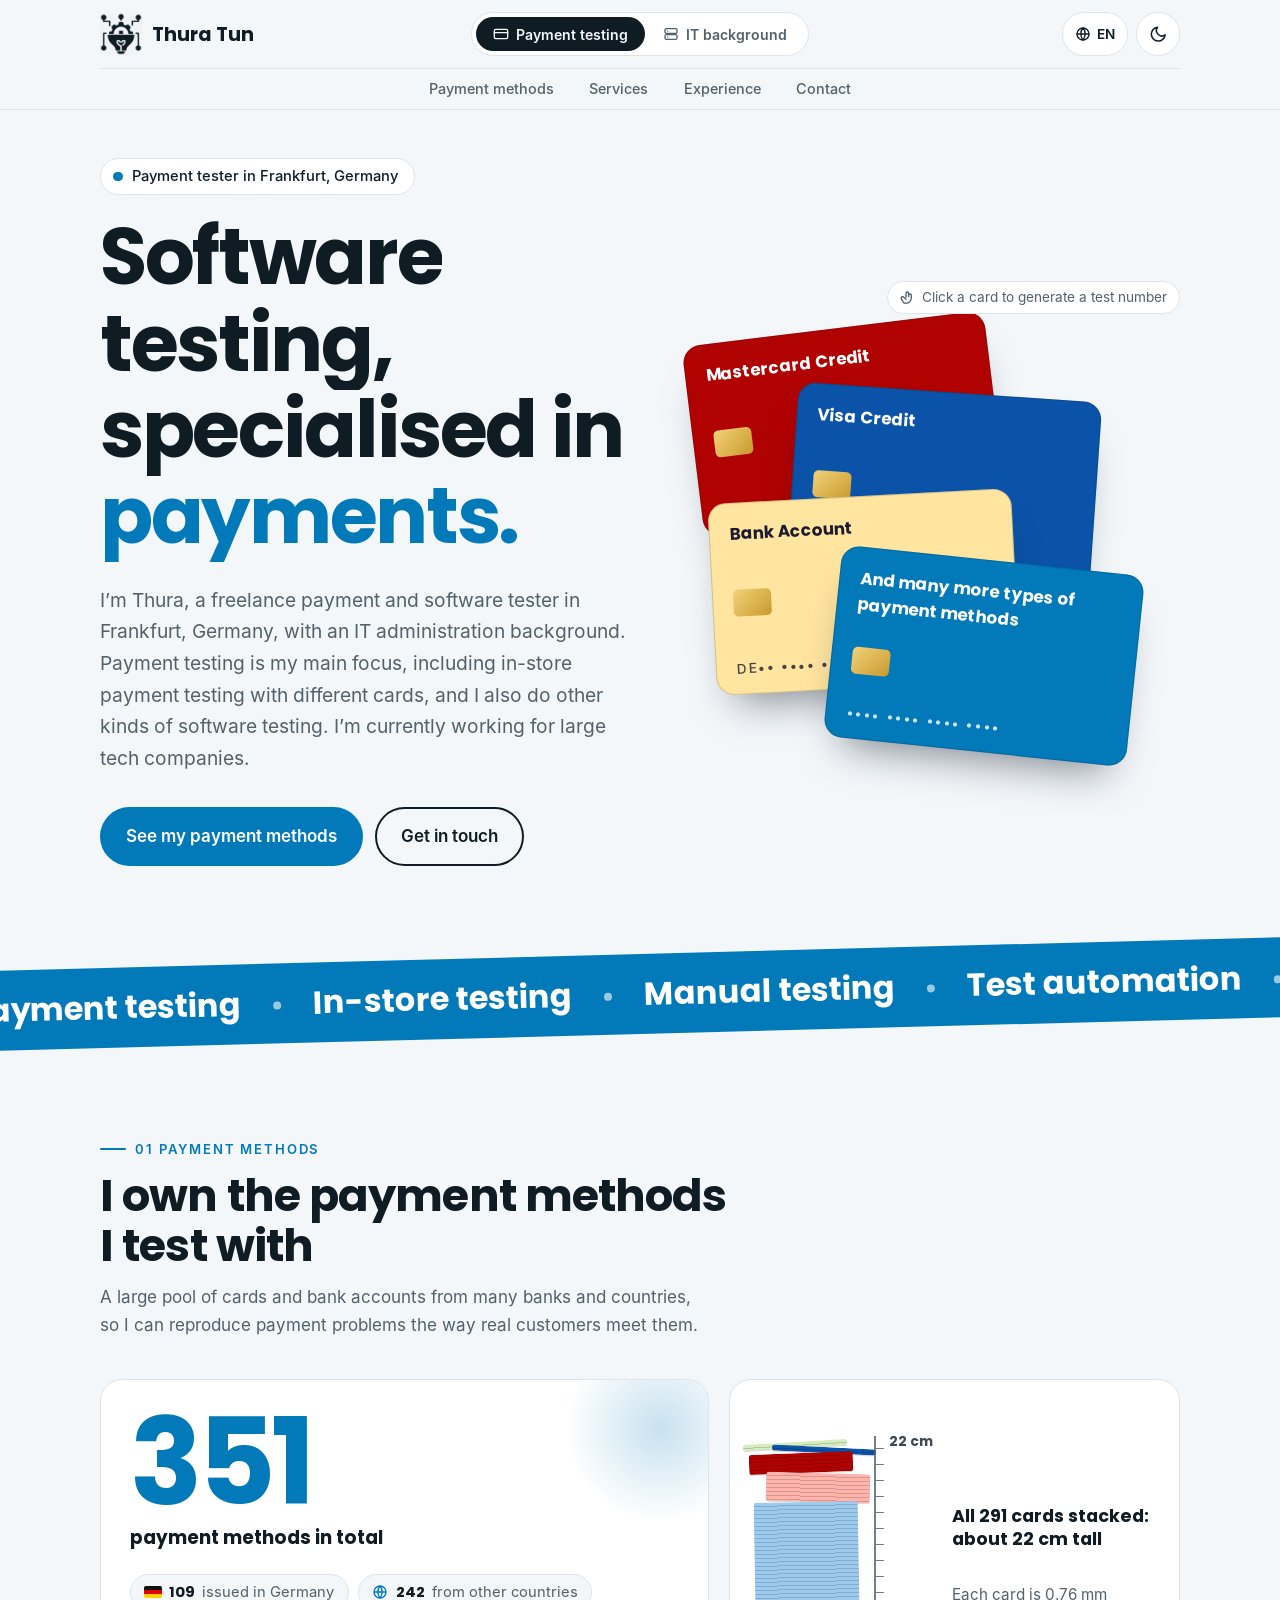
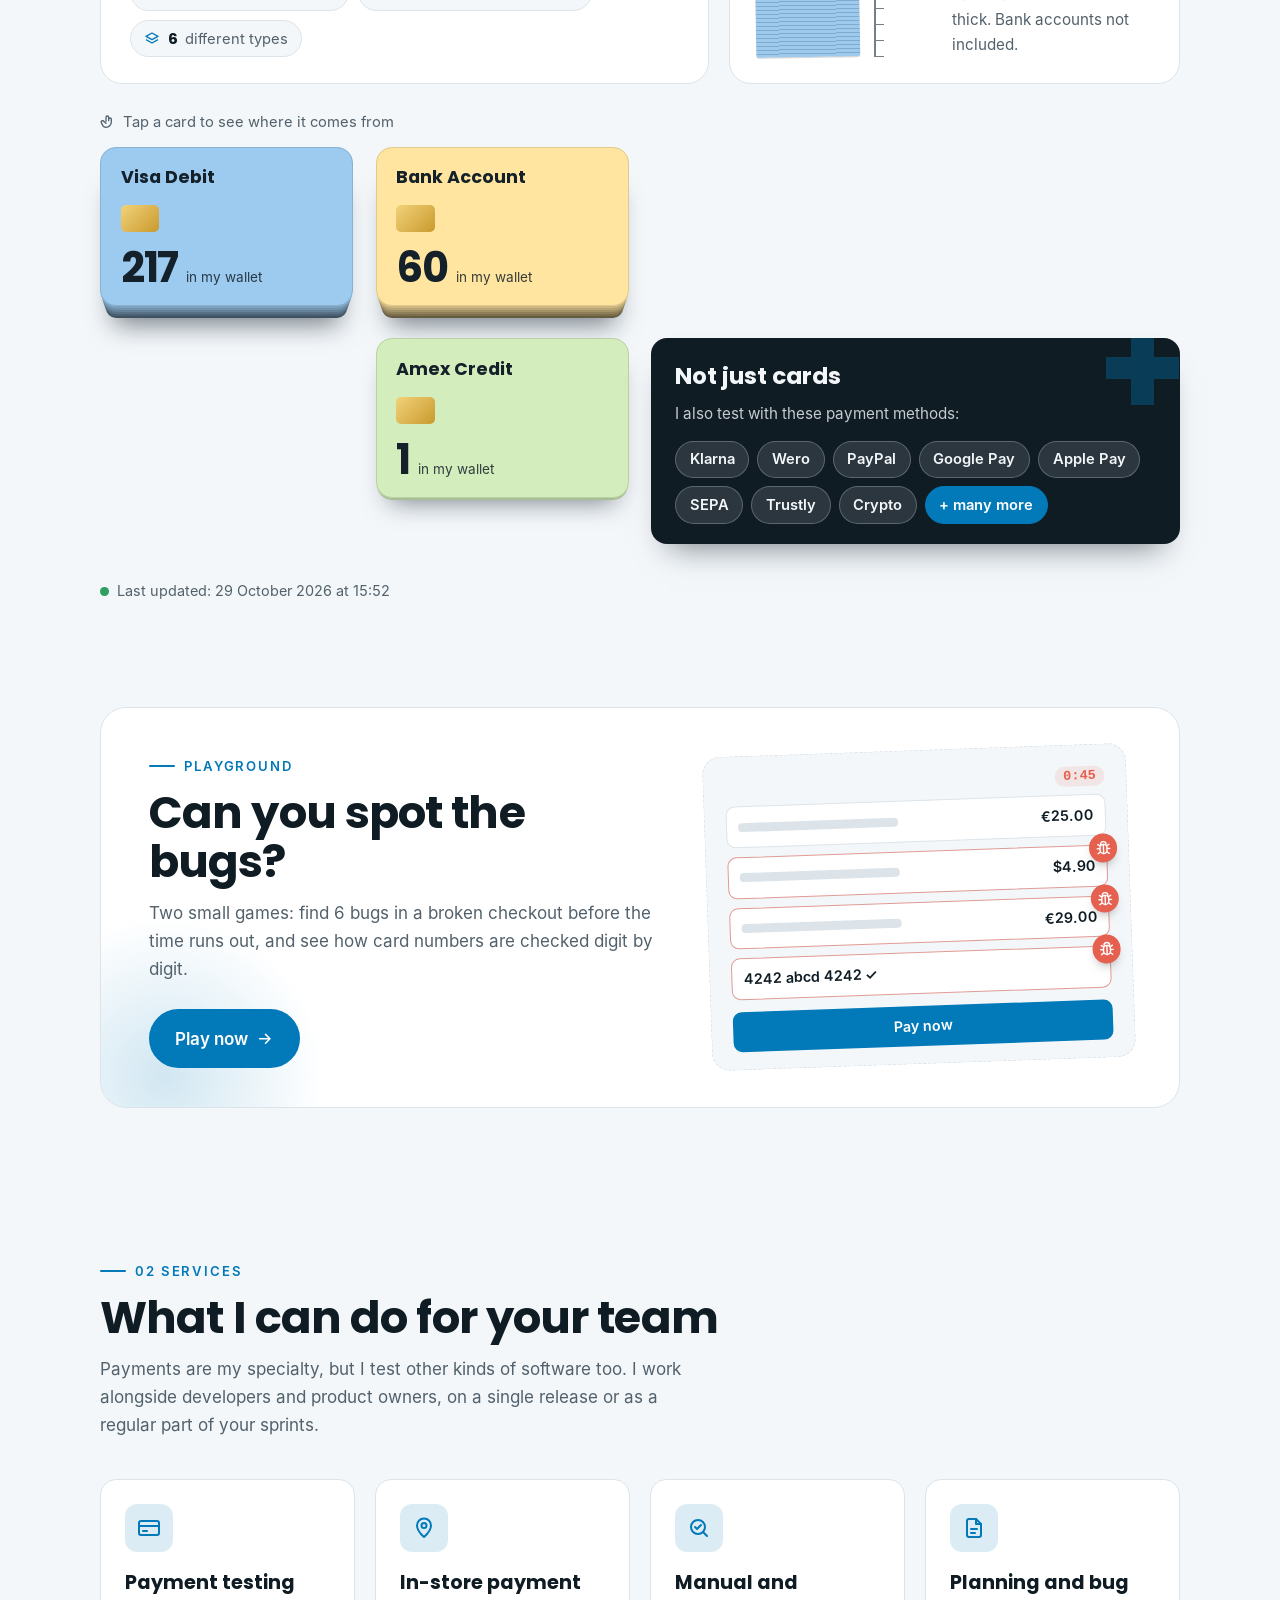
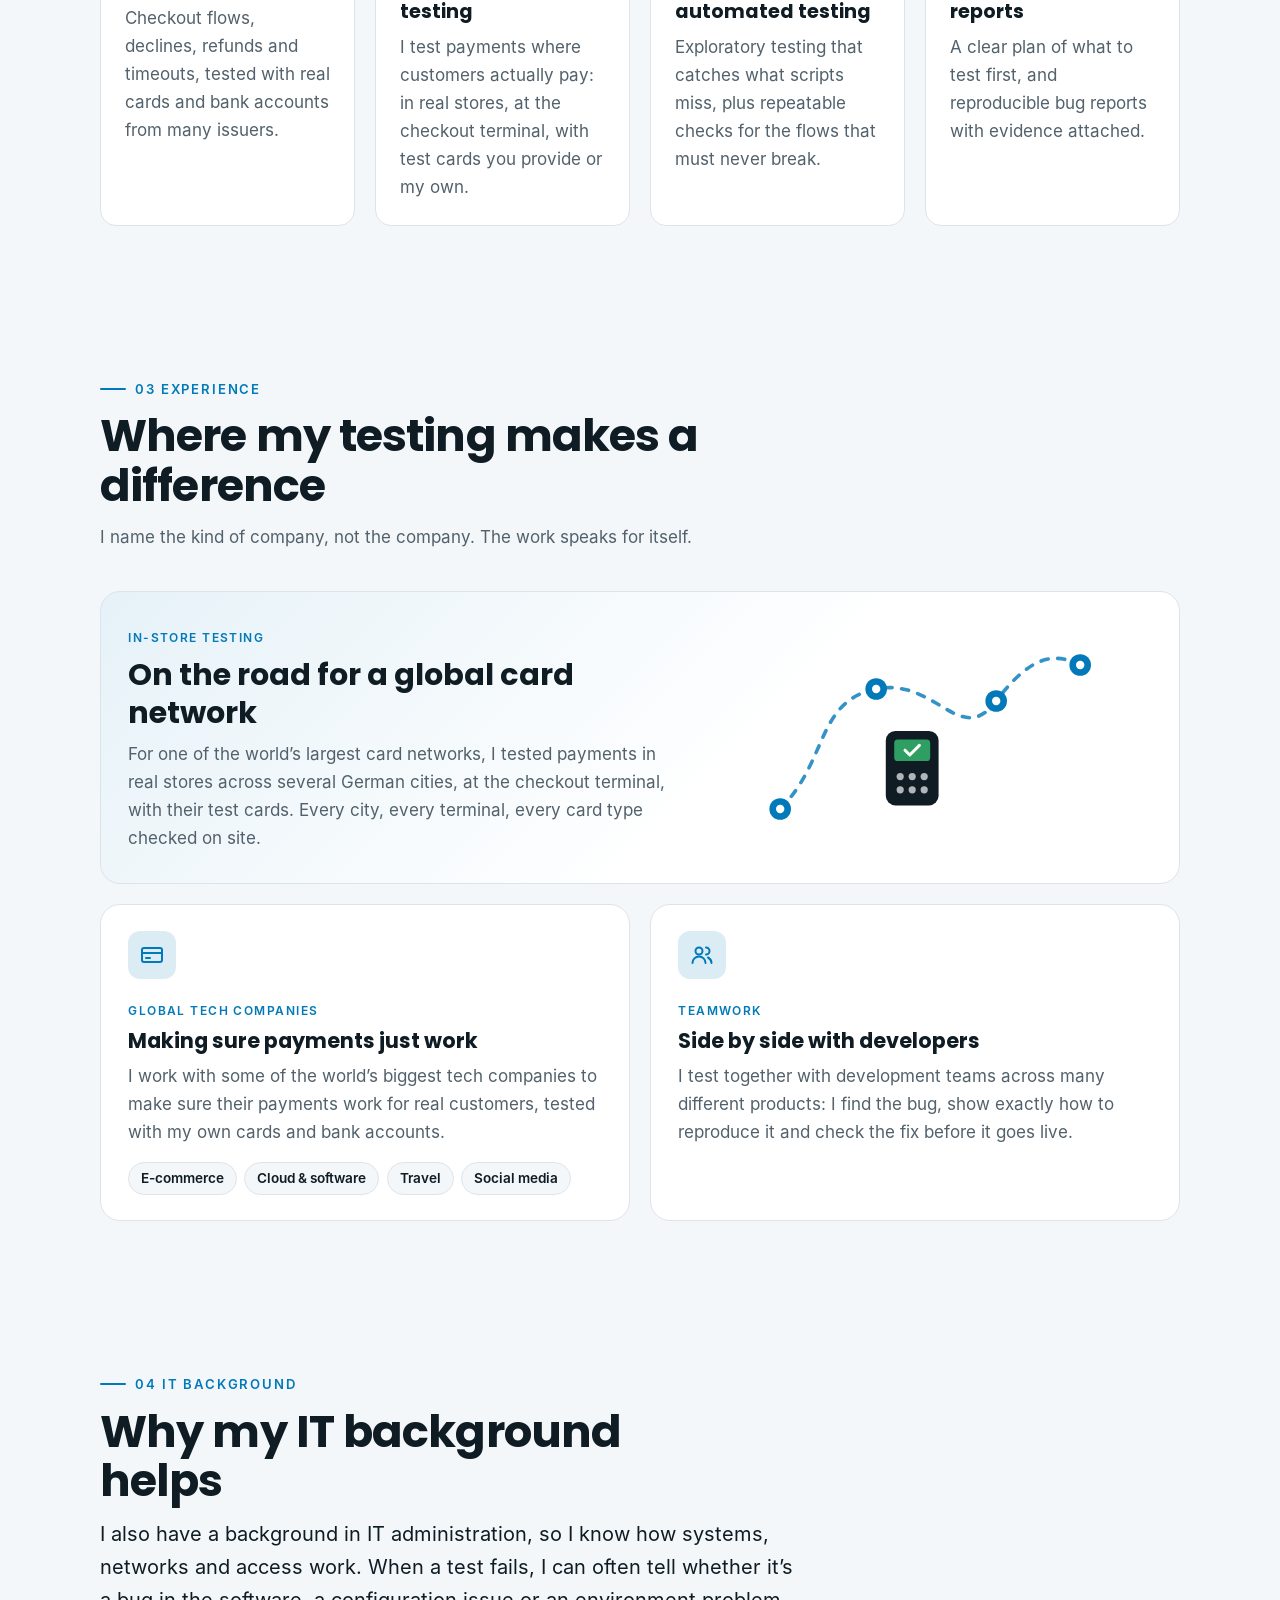
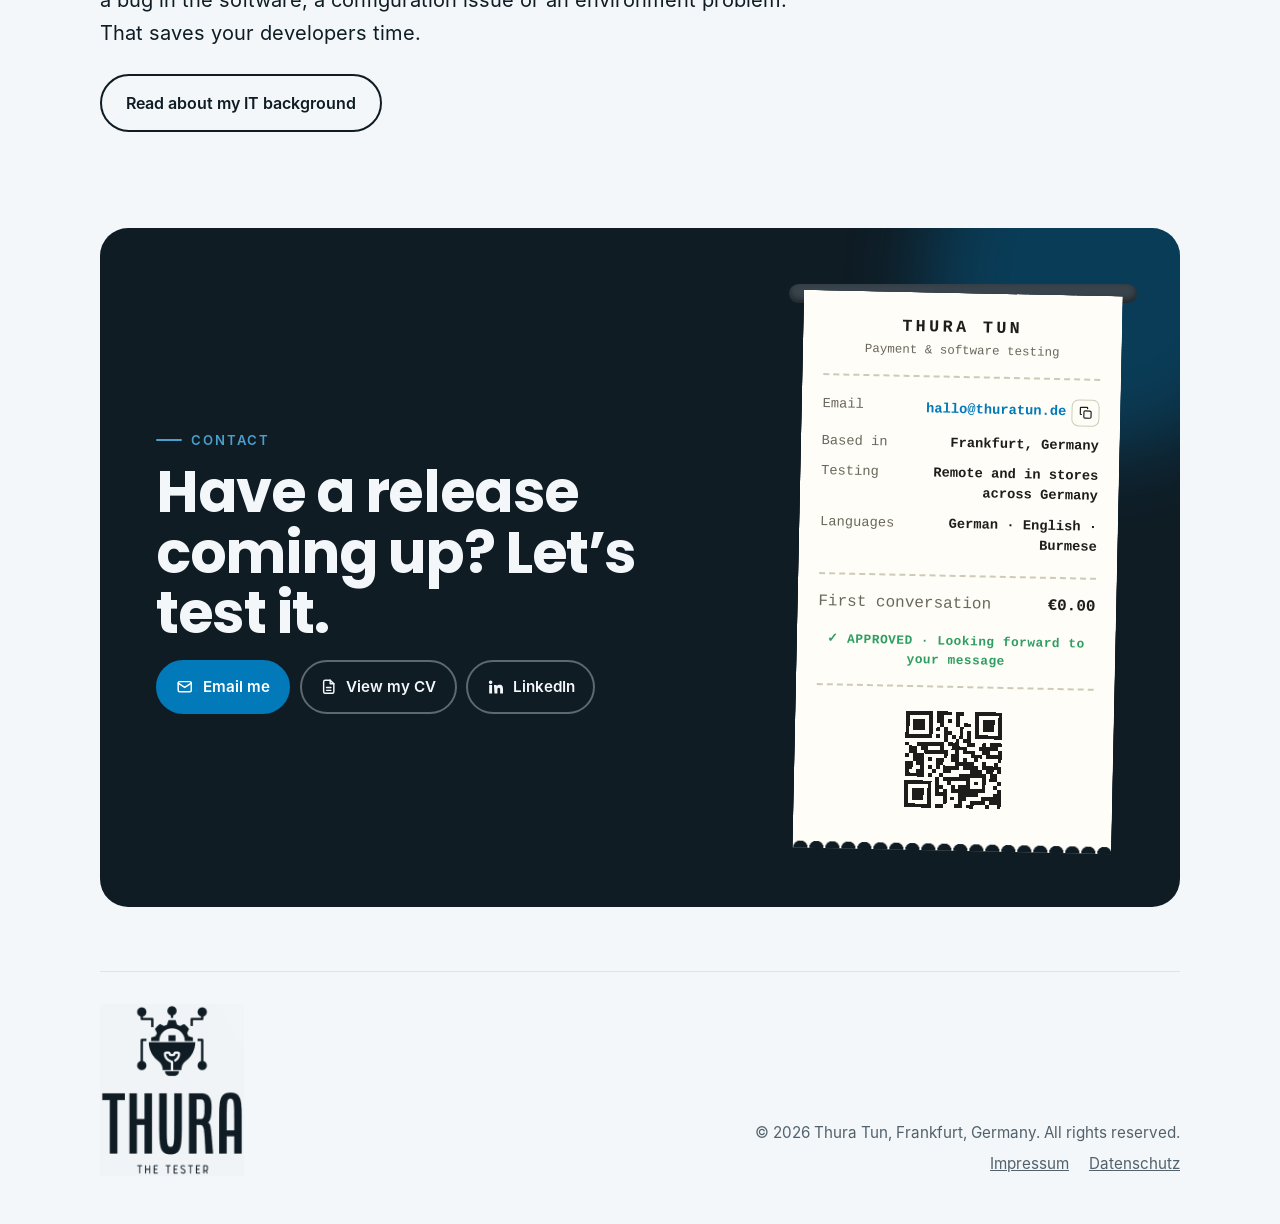
==== commit 455f2194: "v2.1" ====
--- a/index.html
+++ b/index.html
@@ -13,14 +13,15 @@
 <meta property="og:url" content="https://thuratun.de/">
 <meta property="og:title" content="Thura Tun | Payment Tester &amp; Software Tester in Germany (Frankfurt)">
 <meta property="og:description" content="Freelance payment tester and software tester in Frankfurt, Germany. In-store and online payment testing with 350+ own cards and bank accounts, plus an IT administration background.">
-<meta property="og:image" content="https://thuratun.de/og-image.png">
+<meta property="og:image" content="https://trt99.github.io/thuratun.de/og-image.png">
+<meta name="twitter:image" content="https://trt99.github.io/thuratun.de/og-image.png">
 <meta property="og:image:width" content="1200">
 <meta property="og:image:height" content="630">
 <meta property="og:image:alt" content="Thura Tun, payment tester in Frankfurt, Germany">
 <meta name="twitter:card" content="summary_large_image">
 <meta property="og:locale" content="en_GB">
 <meta property="og:locale:alternate" content="de_DE">
-<script type="application/ld+json">{"@context": "https://schema.org", "@type": "ProfessionalService", "name": "Thura Tun, Payment Tester", "alternateName": "Thura the Tester", "description": "Freelance payment tester and software tester in Frankfurt, Germany. In-store and online payment testing with 350+ own cards and bank accounts, plus an IT administration background.", "url": "https://thuratun.de/", "email": "hallo@thuratun.de", "address": {"@type": "PostalAddress", "addressLocality": "Frankfurt am Main", "addressRegion": "Hessen", "addressCountry": "DE"}, "areaServed": {"@type": "Country", "name": "Germany"}, "serviceType": ["Payment testing", "In-store payment testing", "Software testing", "Manual testing", "Test automation"], "founder": {"@type": "Person", "name": "Thura Tun", "jobTitle": "Payment Tester and Software Tester", "url": "https://thuratun.de/", "sameAs": ["https://www.linkedin.com/in/tunthura/"], "knowsLanguage": ["de", "en", "my"], "hasCredential": [{"@type": "EducationalOccupationalCredential", "name": "ITIL 4 Foundation"}, {"@type": "EducationalOccupationalCredential", "name": "Microsoft Certified: Azure Fundamentals (AZ-900)", "url": "https://www.credly.com/badges/9dc0fa04-e932-4269-af0b-c82157c03073"}]}}</script>
+<script type="application/ld+json">{"@context": "https://schema.org", "@type": "ProfessionalService", "name": "Thura Tun, Payment Tester", "alternateName": "Thura the Tester", "description": "Freelance payment tester and software tester in Frankfurt, Germany. In-store and online payment testing with 350+ own cards and bank accounts, plus an IT administration background.", "url": "https://thuratun.de/", "address": {"@type": "PostalAddress", "addressLocality": "Frankfurt am Main", "addressRegion": "Hessen", "addressCountry": "DE"}, "areaServed": {"@type": "Country", "name": "Germany"}, "serviceType": ["Payment testing", "In-store payment testing", "Software testing", "Manual testing", "Test automation"], "founder": {"@type": "Person", "name": "Thura Tun", "jobTitle": "Payment Tester and Software Tester", "url": "https://thuratun.de/", "sameAs": ["https://www.linkedin.com/in/tunthura/"], "knowsLanguage": ["de", "en", "my"], "hasCredential": [{"@type": "EducationalOccupationalCredential", "name": "ITIL 4 Foundation"}, {"@type": "EducationalOccupationalCredential", "name": "Microsoft Certified: Azure Fundamentals (AZ-900)", "url": "https://www.credly.com/badges/9dc0fa04-e932-4269-af0b-c82157c03073"}]}}</script>
 
 <link rel="icon" type="image/png" href="[data-uri]">
 <style>
@@ -359,6 +360,117 @@
 :root[lang="my"] .eb,:root[lang="my"] .ex-tag{letter-spacing:.02em}
 :root[lang="my"] nav.nl{gap:1rem}
 :root[lang="my"] nav.nl a{font-size:.95rem}
+/* v15: page switch (Payment testing | IT background) */
+header.top{display:grid;grid-template-columns:1fr auto 1fr;align-items:center;column-gap:1rem;row-gap:.35rem;padding:.75rem 0 .55rem}
+header.top .logo{justify-self:start}
+header.top .tog{justify-self:end}
+.psw{display:inline-flex;gap:2px;padding:4px;border-radius:99px;background:var(--surface);border:1.5px solid var(--line)}
+.ps{display:inline-flex;align-items:center;gap:.45rem;padding:.42rem .95rem;border-radius:99px;font:600 .88rem var(--body);color:var(--muted);text-decoration:none;white-space:nowrap;transition:background .25s,color .25s}
+.ps svg{width:1rem;height:1rem;flex:none}
+.ps:hover{color:var(--ink);background:var(--bg)}
+.ps.on{background:var(--ink);color:var(--bg)}
+nav.nl{grid-column:1/-1;justify-self:center;font-size:.95rem}
+nav.nl a::after{bottom:-3px}
+.legal,section{scroll-margin-top:7.5rem}
+@media (max-width:60rem){
+  header.top{grid-template-columns:1fr auto;padding:.7rem 0 .6rem}
+  .psw{grid-column:1/-1;grid-row:2;display:flex;width:100%}
+  .ps{flex:1;justify-content:center;padding:.5rem .6rem;font-size:.85rem}
+  nav.nl{grid-column:1/-1;justify-self:stretch;font-size:1rem}
+  .legal,section{scroll-margin-top:8rem}
+}
+:root[lang="my"] .ps{font-size:.8rem}
+/* v16: tidy two-row header, everything on one axis */
+@media (min-width:60.01rem){
+  header.top{grid-template-columns:1fr auto 1fr;grid-template-rows:4.25rem auto;row-gap:0;align-items:center;padding:0}
+  header.top .tog .ib{height:2.75rem;min-width:2.75rem}
+  .psw{height:2.75rem;align-items:center;box-sizing:border-box}
+  .ps{height:100%;padding:0 1.05rem}
+  nav.nl{grid-row:2;grid-column:1/-1;justify-self:stretch;display:flex;justify-content:center;align-items:center;gap:2.2rem;height:2.6rem;border-top:1px solid var(--line);font-size:.9rem}
+  nav.nl a{color:var(--muted);height:100%;display:inline-flex;align-items:center}
+  nav.nl a::after{bottom:-1px;height:2px}
+  nav.nl a.act{color:var(--ink)}
+  nav.nl a.act::after{transform:scaleX(1)}
+}
+@media (max-width:60rem){
+  header.top{grid-template-rows:3.6rem auto;row-gap:.45rem;padding:.2rem 0 .65rem}
+  .psw{height:2.6rem;align-items:center}
+  .ps{height:100%}
+  nav.nl a.act{color:var(--acc);background:color-mix(in srgb,var(--acc) 10%,transparent)}
+}
+header.top::before{background:color-mix(in srgb,var(--bg) 96%,transparent);border-bottom:1px solid var(--line)}
+/* v17: contact section with receipt */
+.ct2{display:grid;grid-template-columns:1.1fr .9fr;gap:3rem;align-items:center;padding:3.5rem clamp(1.5rem,5vw,3.5rem)}
+.ct2 .eb{color:color-mix(in srgb,var(--acc) 70%,var(--bg))}
+.ct2 h2{margin:0 0 1rem}
+.ct-p{margin:0 0 1.8rem;color:color-mix(in srgb,var(--bg) 75%,transparent);max-width:30rem}
+.rcpt-w{position:relative;justify-self:center;width:100%;max-width:21rem;padding-top:.6rem}
+.r-slot{position:absolute;top:0;left:-.8rem;right:-.8rem;height:1.2rem;border-radius:99px;background:color-mix(in srgb,var(--bg) 18%,var(--ink));box-shadow:inset 0 -3px 6px rgba(0,0,0,.45)}
+.rcpt{position:relative;margin:0 .1rem;padding:1.4rem 1.3rem 2.2rem;background:#FFFDF7;color:#1d1d1b;font:500 .86rem/1.5 ui-monospace,"SF Mono",Menlo,Consolas,monospace;transform:rotate(1.2deg);transform-origin:top center;box-shadow:0 26px 40px -22px rgba(0,0,0,.6);
+  -webkit-mask:radial-gradient(circle at 8px 100%,transparent 7px,#000 7.5px) 0 0/16px 100% repeat-x;mask:radial-gradient(circle at 8px 100%,transparent 7px,#000 7.5px) 0 0/16px 100% repeat-x;transition:transform .35s}
+.rcpt:hover{transform:rotate(0)}
+.r-h{text-align:center;padding-bottom:.9rem;margin-bottom:.9rem;border-bottom:2px dashed #cfcab8}
+.r-h b{display:block;font-size:1.05rem;letter-spacing:.2em}
+.r-h span{font-size:.78rem;color:#6b675c}
+.r-l{display:flex;justify-content:space-between;gap:.8rem;padding:.3rem 0}
+.r-l>span:first-child,.r-t>span{color:#6b675c;flex:none}
+.r-l b{font-weight:600;text-align:right}
+.r-em{display:inline-flex;align-items:center;gap:.35rem;min-width:0}
+.r-em a{color:#0279B8;font-weight:700;text-decoration:none;overflow-wrap:anywhere}
+.r-em a:hover{text-decoration:underline}
+.r-cp{display:inline-flex;align-items:center;gap:.25rem;height:1.7rem;min-width:1.7rem;justify-content:center;padding:0 .35rem;border:1.5px solid #cfcab8;border-radius:7px;background:none;color:#1d1d1b;cursor:pointer;font:600 .7rem var(--body);transition:background .2s}
+.r-cp:hover{background:#efeadb}
+.r-cp.ok{background:#2E9E62;border-color:#2E9E62;color:#fff}
+.r-cp svg{width:.9rem;height:.9rem}
+.r-t{display:flex;justify-content:space-between;margin-top:.9rem;padding-top:.9rem;border-top:2px dashed #cfcab8;font-size:1rem}
+.r-t b{font-weight:800}
+.r-ok{margin-top:1rem;text-align:center;font-weight:700;color:#2E9E62;font-size:.8rem;letter-spacing:.04em}
+.r-bc{height:2.6rem;margin:1rem auto 0;width:85%;background:repeating-linear-gradient(90deg,#1d1d1b 0 2px,transparent 2px 4px,#1d1d1b 4px 7px,transparent 7px 9px,#1d1d1b 9px 10px,transparent 10px 13px)}
+@media (prefers-reduced-motion:no-preference){
+  .js .rcpt-w .rcpt{clip-path:inset(0 0 100% 0)}
+  .js .rcpt-w.in .rcpt{clip-path:inset(0 0 -2rem 0);transition:clip-path 1.6s cubic-bezier(.3,.7,.3,1) .2s,transform .35s}
+}
+@media (max-width:52rem){.ct2{grid-template-columns:1fr;gap:2.4rem;padding:2.5rem 1.25rem}.rcpt-w{max-width:22rem}}
+:root[lang="my"] .rcpt{font-family:ui-monospace,Menlo,Consolas,"Myanmar Text","Noto Sans Myanmar","Myanmar Sangam MN",monospace}
+/* v18: contact buttons in one row, playground teaser */
+.ct2{grid-template-columns:1.3fr .7fr}
+.ct2 .btns{flex-wrap:nowrap;gap:.6rem}
+.ct2 .btns .btn{padding:.8rem 1.15rem;font-size:.95rem;white-space:nowrap}
+@media (max-width:52rem){
+  .ct2{grid-template-columns:1fr}
+  .ct2 .btns{display:grid;grid-template-columns:repeat(3,1fr);gap:.5rem}
+  .ct2 .btns .btn{display:flex;flex-direction:column;align-items:center;justify-content:center;gap:.35rem;padding:.75rem .4rem;font-size:.8rem;white-space:normal;text-align:center;border-radius:16px}
+  .ct2 .btns .btn svg{margin:0}
+}
+.pteaser{padding-top:2rem}
+.pt-card{display:grid;grid-template-columns:1.1fr .9fr;gap:2.5rem;align-items:center;background:var(--surface);border:1.5px solid var(--line);border-radius:26px;padding:2.4rem clamp(1.4rem,4vw,3rem);position:relative;overflow:hidden}
+.pt-card::before{content:"";position:absolute;left:-6rem;bottom:-8rem;width:20rem;height:20rem;border-radius:50%;background:radial-gradient(circle,color-mix(in srgb,var(--acc) 18%,transparent),transparent 70%);pointer-events:none}
+.pt-txt{position:relative}
+.pt-txt .intro{margin-bottom:1.6rem}
+.pt-txt .btn{display:inline-flex;align-items:center;gap:.5rem}
+.pt-txt .btn svg{width:1.1rem;height:1.1rem;margin:0;transition:transform .2s}
+.pt-txt .btn:hover svg{transform:translateX(4px)}
+.pt-art{position:relative;display:flex;flex-direction:column;gap:.55rem;padding:1.3rem 1.3rem 1.1rem;border:1.5px dashed var(--line);border-radius:18px;background:var(--bg);text-decoration:none;color:var(--ink);transform:rotate(-2deg);transition:transform .3s}
+.pt-card:hover .pt-art{transform:rotate(0)}
+.pt-timer{align-self:flex-end;font:700 .85rem ui-monospace,Menlo,monospace;color:#E5604F;background:color-mix(in srgb,#E5604F 12%,transparent);padding:.15rem .55rem;border-radius:99px}
+.pt-ln{position:relative;display:flex;justify-content:space-between;align-items:center;gap:.6rem;padding:.5rem .7rem;border:1.5px solid var(--line);border-radius:9px;background:var(--surface);font-size:.9rem}
+.pt-ln i{display:block;height:.55rem;width:45%;border-radius:4px;background:var(--line)}
+.pt-ln.wide{justify-content:flex-start}
+.pt-ln.bugged{border-color:color-mix(in srgb,#E5604F 55%,var(--line))}
+.pt-ln em{position:absolute;right:-.7rem;top:-.75rem;width:1.8rem;height:1.8rem;border-radius:50%;display:grid;place-items:center;background:#E5604F;color:#fff;box-shadow:0 6px 12px -6px rgba(0,0,0,.5);animation:ptpop 3.6s ease-in-out infinite;animation-delay:var(--d)}
+.pt-ln em svg{width:1.05rem;height:1.05rem}
+.pt-pay{margin-top:.2rem;text-align:center;padding:.5rem;border-radius:9px;background:var(--acc);color:var(--acc-ink);font-weight:600;font-size:.9rem}
+@keyframes ptpop{0%,100%{transform:scale(1) rotate(0)}10%{transform:scale(1.25) rotate(-12deg)}20%{transform:scale(1) rotate(8deg)}30%{transform:rotate(0)}}
+@media (prefers-reduced-motion:reduce){.pt-ln em{animation:none}}
+@media (max-width:52rem){.pt-card{grid-template-columns:1fr;gap:2rem;padding:2rem 1.3rem}.pt-art{max-width:20rem;margin:0 auto .5rem;width:100%}}
+.r-qrw{display:flex;align-items:center;gap:1rem;margin-top:1rem;padding-top:1rem;border-top:2px dashed #cfcab8}
+.r-qr{width:5.6rem;height:5.6rem;flex:none}
+.r-qrt{display:flex;flex-direction:column;gap:.15rem;min-width:0;flex:1}
+.r-qrt b{font-size:.95rem;letter-spacing:.06em;text-transform:uppercase}
+.r-qrt span{font-size:.75rem;color:#6b675c}
+.r-qrt .r-bc{display:block;width:100%;height:1.6rem;margin:.45rem 0 0}
+.r-qrw{justify-content:center}
+.r-qr{width:7rem;height:7rem}
 </style>
 <script>(function(d){d.className+=' js';try{var t=localStorage.getItem('theme');if(t)d.dataset.theme=t}catch(e){}})(document.documentElement)</script>
 </head>
@@ -367,14 +479,15 @@
 <div class="wrap hdr">
   <header class="top">
     <a class="logo" href="#top"><span class="mk mk-icon" aria-hidden="true"></span>Thura Tun</a>
-    <nav class="nl" aria-label="Main">
-      <a href="#payments" data-i18n="nav.pay">Payment methods</a><a href="#services" data-i18n="nav.services">Services</a><a href="#experience" data-i18n="nav.exp">Experience</a><a href="it-admin.html" data-page="it-admin.html" data-i18n="nav.it">IT background</a><a href="#contact" data-i18n="nav.contact">Contact</a>
-    </nav>
+    <nav class="psw" aria-label="Pages"><a class="ps on" href="#top" aria-current="page"><svg viewBox="0 0 24 24" fill="none" stroke="currentColor" stroke-width="2" stroke-linecap="round" stroke-linejoin="round" aria-hidden="true"><rect x="2" y="5" width="20" height="14" rx="2"/><path d="M2 10h20"/></svg><span data-i18n="ps.test">Payment testing</span></a><a class="ps" href="it-admin.html" data-page="it-admin.html"><svg viewBox="0 0 24 24" fill="none" stroke="currentColor" stroke-width="2" stroke-linecap="round" stroke-linejoin="round" aria-hidden="true"><rect x="3" y="4" width="18" height="7" rx="2"/><rect x="3" y="13" width="18" height="7" rx="2"/><path d="M7 7.5h.01M7 16.5h.01"/></svg><span data-i18n="nav.it">IT background</span></a></nav>
     <div class="tog">
       <div class="lsel"><button class="ib" id="lang" type="button" aria-haspopup="true" aria-expanded="false" data-aria="langA"><svg viewBox="0 0 24 24" fill="none" stroke="currentColor" stroke-width="2" stroke-linecap="round" stroke-linejoin="round" aria-hidden="true"><circle cx="12" cy="12" r="9"/><path d="M3 12h18M12 3a14 14 0 0 1 0 18M12 3a14 14 0 0 0 0 18"/></svg><span id="lcur">EN</span></button><div class="lmenu" id="lmenu" role="menu" hidden><button type="button" role="menuitemradio" data-l="en" lang="en">English</button><button type="button" role="menuitemradio" data-l="de" lang="de">Deutsch</button><button type="button" role="menuitemradio" data-l="my" lang="my">မြန်မာ</button></div></div>
       <button class="ib" id="theme" type="button" data-aria="themeA"><svg class="moon" viewBox="0 0 24 24" fill="none" stroke="currentColor" stroke-width="2" stroke-linecap="round" stroke-linejoin="round" aria-hidden="true"><path d="M21 12.8A9 9 0 1 1 11.2 3a7 7 0 0 0 9.8 9.8z"/></svg><svg class="sun" viewBox="0 0 24 24" fill="none" stroke="currentColor" stroke-width="2" stroke-linecap="round" stroke-linejoin="round" aria-hidden="true"><circle cx="12" cy="12" r="4"/><path d="M12 2v2M12 20v2M4.9 4.9l1.4 1.4M17.7 17.7l1.4 1.4M2 12h2M20 12h2M4.9 19.1l1.4-1.4M17.7 6.3l1.4-1.4"/></svg></button>
       <button class="ib" id="menu" type="button" aria-expanded="false" data-aria="menuA"><svg viewBox="0 0 24 24" fill="none" stroke="currentColor" stroke-width="2" stroke-linecap="round" aria-hidden="true"><path d="M4 7h16M4 12h16M4 17h16"/></svg></button>
     </div>
+    <nav class="nl" aria-label="Sections">
+      <a href="#payments" data-i18n="nav.pay">Payment methods</a><a href="#services" data-i18n="nav.services">Services</a><a href="#experience" data-i18n="nav.exp">Experience</a><a href="#contact" data-i18n="nav.contact">Contact</a>
+    </nav>
   </header>
 </div>
 <button class="ib" id="up" type="button" data-aria="upA"><svg viewBox="0 0 24 24" fill="none" stroke="currentColor" stroke-width="2" stroke-linecap="round" stroke-linejoin="round" aria-hidden="true"><path d="M12 19V5M5 12l7-7 7 7"/></svg></button>
@@ -417,43 +530,27 @@
     <p class="src" id="src"></p>
   </section>
 
-  <section id="play">
-    <p class="eb" data-i18n="eb2">02 Play</p>
-    <h2 class="s" data-i18n="play.h">Two small payment testing games</h2>
-    <p class="intro" data-i18n="play.i">Test your eye on a broken checkout, then see how card numbers are checked, digit by digit.</p>
-    <div class="play">
-      <div class="tool">
-        <h3 data-i18n="g.h">Break the checkout</h3>
-        <p class="sub" data-i18n="g.sub">This checkout has 6 bugs. Click what looks wrong before time runs out. A wrong click costs 2 seconds.</p>
-        <div class="hud"><span><span data-i18n="g.bugs">Bugs</span> <b id="gfound">0</b>/6</span><span><span data-i18n="g.time">Time</span> <b id="gtime">45</b></span><span><span data-i18n="g.miss">Misses</span> <b id="gmiss">0</b></span></div>
-        <div class="shopwrap">
-          <div class="shop off" id="shop">
-            <div class="ln"><button class="bx" type="button" data-b="ok:item" data-i18n="s.item">Notebook A5, quantity 2</button><button class="bx" type="button" data-b="ok:line" data-i18n="s.line">€25.00</button></div>
-            <div class="ln"><span data-i18n="s.ship">Shipping</span><button class="bx" type="button" data-b="ship" data-i18n="s.shipv">$4.90</button></div>
-            <div class="ln"><span data-i18n="s.total">Total</span><button class="bx" type="button" data-b="total" data-i18n="s.totalv">€29.00</button></div>
-            <small data-i18n="s.card">Card number</small>
-            <button class="bx" type="button" data-b="card">4242 abcd 4242 4242 ✓</button>
-            <div class="two"><div><small data-i18n="s.exp">Expiry</small><button class="bx" type="button" data-b="exp">01/22 ✓</button></div><div><small data-i18n="s.cvc">Security code</small><button class="bx" type="button" data-b="cvc">123</button></div></div>
-            <div class="two"><div><small data-i18n="s.zip">Postcode</small><button class="bx" type="button" data-b="zip">6031</button></div><div><small data-i18n="s.mail">Email</small><button class="bx" type="button" data-b="ok:mail">alex@example.com</button></div></div>
-            <button class="bx" type="button" data-b="ok:pay" data-i18n="s.pay">Pay now</button>
-          </div>
-          <div class="ovl" id="govl"><button class="btn primary" id="gstart" type="button" data-i18n="g.start">Start</button></div>
-        </div>
-        <p class="feed" id="gfeed" aria-live="polite"></p>
+  <section id="play" class="pteaser">
+    <div class="pt-card">
+      <div class="pt-txt">
+        <p class="eb" data-i18n="pt.eb">Playground</p>
+        <h2 class="s" data-i18n="pt.h">Can you spot the bugs?</h2>
+        <p class="intro" data-i18n="pt.i">Two small games: find 6 bugs in a broken checkout before the time runs out, and see how card numbers are checked digit by digit.</p>
+        <a class="btn primary" href="play.html" data-page="play.html"><span data-i18n="pt.b">Play now</span><svg viewBox="0 0 24 24" fill="none" stroke="currentColor" stroke-width="2.2" stroke-linecap="round" stroke-linejoin="round" aria-hidden="true"><path d="M5 12h14M13 6l6 6-6 6"/></svg></a>
       </div>
-      <div class="tool">
-        <h3 data-i18n="c.h">Card number checker</h3>
-        <p class="sub" data-i18n="c.sub">See how the Luhn check works. It runs in your browser, and nothing is sent or saved. Please use test numbers only.</p>
-        <input class="cc" id="cc" type="text" inputmode="numeric" autocomplete="off" spellcheck="false" maxlength="30" data-ph="ccPh" data-aria="ccPh">
-        <div id="ccres" aria-live="polite"></div>
-        <p style="margin:1rem 0 0"><button class="btn" id="ccnext" type="button" data-i18n="c.try">Try a test number</button></p>
-        <p class="sub" style="margin:1rem 0 0" data-i18n="c.note">Passing only means a number is well formed. It does not mean the card exists or can pay.</p>
-      </div>
+      <a class="pt-art" href="play.html" data-page="play.html" tabindex="-1" aria-hidden="true">
+        <span class="pt-timer">0:45</span>
+        <span class="pt-ln"><i></i><b>€25.00</b></span>
+        <span class="pt-ln bugged" style="--d:0s"><i></i><b>$4.90</b><em><svg viewBox="0 0 24 24" fill="none" stroke="currentColor" stroke-width="2" stroke-linecap="round" stroke-linejoin="round"><path d="M8 7a4 4 0 0 1 8 0"/><rect x="7" y="7" width="10" height="13" rx="5"/><path d="M12 7v13M3 13h4M17 13h4M4 7l3 2M20 7l-3 2M4 20l3-2M20 20l-3-2"/></svg></em></span>
+        <span class="pt-ln bugged" style="--d:.6s"><i></i><b>€29.00</b><em><svg viewBox="0 0 24 24" fill="none" stroke="currentColor" stroke-width="2" stroke-linecap="round" stroke-linejoin="round"><path d="M8 7a4 4 0 0 1 8 0"/><rect x="7" y="7" width="10" height="13" rx="5"/><path d="M12 7v13M3 13h4M17 13h4M4 7l3 2M20 7l-3 2M4 20l3-2M20 20l-3-2"/></svg></em></span>
+        <span class="pt-ln bugged wide" style="--d:1.2s"><b>4242 abcd 4242 ✓</b><em><svg viewBox="0 0 24 24" fill="none" stroke="currentColor" stroke-width="2" stroke-linecap="round" stroke-linejoin="round"><path d="M8 7a4 4 0 0 1 8 0"/><rect x="7" y="7" width="10" height="13" rx="5"/><path d="M12 7v13M3 13h4M17 13h4M4 7l3 2M20 7l-3 2M4 20l3-2M20 20l-3-2"/></svg></em></span>
+        <span class="pt-pay">Pay now</span>
+      </a>
     </div>
   </section>
 
   <section id="services">
-    <p class="eb" data-i18n="eb3">03 Services</p>
+    <p class="eb" data-i18n="eb3">02 Services</p>
     <h2 class="s" data-i18n="sv.h">What I can do for your team</h2>
     <p class="intro" data-i18n="sv.i">Payments are my specialty, but I test other kinds of software too. I work alongside developers and product owners, on a single release or as a regular part of your sprints.</p>
     <div class="cards">
@@ -465,7 +562,7 @@
   </section>
 
   <section id="experience">
-    <p class="eb" data-i18n="eb4">04 Experience</p>
+    <p class="eb" data-i18n="eb4">03 Experience</p>
     <h2 class="s" data-i18n="ex.h">Where my testing makes a difference</h2>
     <p class="intro" data-i18n="ex.i">I name the kind of company, not the company. The work speaks for itself.</p>
     <div class="exg">
@@ -503,16 +600,32 @@
   </section>
 
   <section id="about" class="split">
-    <p class="eb" data-i18n="eb5">05 IT background</p>
+    <p class="eb" data-i18n="eb5">04 IT background</p>
     <h2 class="s" data-i18n="ab.h">Why my IT background helps</h2>
     <p data-i18n="ab.p">I also have a background in IT administration, so I know how systems, networks and access work. When a test fails, I can often tell whether it’s a bug in the software, a configuration issue or an environment problem. That saves your developers time.</p>
     <p style="margin-top:1.5rem"><a class="btn" style="font-size:1rem" href="it-admin.html" data-page="it-admin.html" data-i18n="ab.b">Read about my IT background</a></p>
   </section>
 
 
-  <section id="contact" class="contact">
-    <h2 data-i18n="ct.h">Have a release coming up? Let’s test it.</h2>
-    <div class="btns"><a class="btn primary" href="mailto:hallo@thuratun.de"><svg viewBox="0 0 24 24" fill="none" stroke="currentColor" stroke-width="2" stroke-linecap="round" stroke-linejoin="round" aria-hidden="true"><rect x="3" y="5" width="18" height="14" rx="2"/><path d="m3 7 9 6 9-6"/></svg><span data-i18n="ct.mail">Email me</span></a><a class="btn" href="cv.pdf" data-href-en="cv.pdf" data-href-de="cv-de.pdf" target="_blank" rel="noopener"><svg viewBox="0 0 24 24" fill="none" stroke="currentColor" stroke-width="2" stroke-linecap="round" stroke-linejoin="round" aria-hidden="true"><path d="M14 3H7a2 2 0 0 0-2 2v14a2 2 0 0 0 2 2h10a2 2 0 0 0 2-2V8z"/><path d="M14 3v5h5M9 13h6M9 17h6"/></svg><span data-i18n="ct.cv">View my CV</span></a><a class="btn" href="https://www.linkedin.com/in/tunthura/" rel="noopener"><svg viewBox="0 0 24 24" fill="currentColor" aria-hidden="true"><path d="M4.98 3.5a2.5 2.5 0 1 1 0 5 2.5 2.5 0 0 1 0-5zM3 9.75h4v11.5H3zM9.5 9.75h3.8v1.6h.05c.55-1 1.9-1.95 3.85-1.95 4.05 0 4.8 2.65 4.8 6.1v5.75h-4v-5.1c0-1.2 0-2.8-1.7-2.8s-2 1.35-2 2.7v5.2h-4z"/></svg>LinkedIn</a></div>
+  <section id="contact" class="contact ct2">
+    <div class="ct-l">
+      <p class="eb" data-i18n="ct.eb">Contact</p>
+      <h2 data-i18n="ct.h">Have a release coming up? Let’s test it.</h2>
+      <div class="btns"><a class="btn primary eml" data-em="ed.nutaruht@ollah" data-keep href="#"><svg viewBox="0 0 24 24" fill="none" stroke="currentColor" stroke-width="2" stroke-linecap="round" stroke-linejoin="round" aria-hidden="true"><rect x="3" y="5" width="18" height="14" rx="2"/><path d="m3 7 9 6 9-6"/></svg><span data-i18n="ct.mail">Email me</span></a><a class="btn" href="cv.pdf" data-href-en="cv.pdf" data-href-de="cv-de.pdf" target="_blank" rel="noopener"><svg viewBox="0 0 24 24" fill="none" stroke="currentColor" stroke-width="2" stroke-linecap="round" stroke-linejoin="round" aria-hidden="true"><path d="M14 3H7a2 2 0 0 0-2 2v14a2 2 0 0 0 2 2h10a2 2 0 0 0 2-2V8z"/><path d="M14 3v5h5M9 13h6M9 17h6"/></svg><span data-i18n="ct.cv">View my CV</span></a><a class="btn" href="https://www.linkedin.com/in/tunthura/" rel="noopener"><svg viewBox="0 0 24 24" fill="currentColor" aria-hidden="true"><path d="M4.98 3.5a2.5 2.5 0 1 1 0 5 2.5 2.5 0 0 1 0-5zM3 9.75h4v11.5H3zM9.5 9.75h3.8v1.6h.05c.55-1 1.9-1.95 3.85-1.95 4.05 0 4.8 2.65 4.8 6.1v5.75h-4v-5.1c0-1.2 0-2.8-1.7-2.8s-2 1.35-2 2.7v5.2h-4z"/></svg>LinkedIn</a></div>
+    </div>
+    <div class="rcpt-w">
+      <div class="r-slot" aria-hidden="true"></div>
+      <div class="rcpt">
+        <div class="r-h"><b>THURA TUN</b><span data-i18n="r.sub">Payment &amp; software testing</span></div>
+        <div class="r-l r-mail"><span data-i18n="r.mail">Email</span><span class="r-em"><a class="eml" data-em="ed.nutaruht@ollah" href="#">hallo [at] thuratun.de</a><button class="r-cp" id="cpmail" type="button" data-aria="copyMail"><svg viewBox="0 0 24 24" fill="none" stroke="currentColor" stroke-width="2" stroke-linecap="round" stroke-linejoin="round" aria-hidden="true"><rect x="9" y="9" width="12" height="12" rx="2"/><path d="M5 15H4a1 1 0 0 1-1-1V4a1 1 0 0 1 1-1h10a1 1 0 0 1 1 1v1"/></svg></button></span></div>
+        <div class="r-l"><span data-i18n="r.loc">Based in</span><b data-i18n="r.locv">Frankfurt, Germany</b></div>
+        <div class="r-l"><span data-i18n="r.where">Testing</span><b data-i18n="r.wherev">Remote and in stores across Germany</b></div>
+        <div class="r-l"><span data-i18n="r.lang">Languages</span><b data-i18n="r.langv">German · English · Burmese</b></div>
+        <div class="r-t"><span data-i18n="r.tot">First conversation</span><b data-i18n="r.totv">€0.00</b></div>
+        <div class="r-ok" data-i18n="r.ok">✓ APPROVED · Looking forward to your message</div>
+        <div class="r-qrw"><svg class="r-qr" viewBox="-2 -2 29 29" shape-rendering="crispEdges" role="img" aria-label="QR code: thuratun.de"><rect x="-2" y="-2" width="29" height="29" fill="#FFFDF7"/><path d="M0 0h1v1h-1zM1 0h1v1h-1zM2 0h1v1h-1zM3 0h1v1h-1zM4 0h1v1h-1zM5 0h1v1h-1zM6 0h1v1h-1zM8 0h1v1h-1zM9 0h1v1h-1zM10 0h1v1h-1zM11 0h1v1h-1zM13 0h1v1h-1zM14 0h1v1h-1zM18 0h1v1h-1zM19 0h1v1h-1zM20 0h1v1h-1zM21 0h1v1h-1zM22 0h1v1h-1zM23 0h1v1h-1zM24 0h1v1h-1zM0 1h1v1h-1zM6 1h1v1h-1zM8 1h1v1h-1zM9 1h1v1h-1zM13 1h1v1h-1zM18 1h1v1h-1zM24 1h1v1h-1zM0 2h1v1h-1zM2 2h1v1h-1zM3 2h1v1h-1zM4 2h1v1h-1zM6 2h1v1h-1zM8 2h1v1h-1zM9 2h1v1h-1zM11 2h1v1h-1zM13 2h1v1h-1zM18 2h1v1h-1zM20 2h1v1h-1zM21 2h1v1h-1zM22 2h1v1h-1zM24 2h1v1h-1zM0 3h1v1h-1zM2 3h1v1h-1zM3 3h1v1h-1zM4 3h1v1h-1zM6 3h1v1h-1zM9 3h1v1h-1zM13 3h1v1h-1zM15 3h1v1h-1zM16 3h1v1h-1zM18 3h1v1h-1zM20 3h1v1h-1zM21 3h1v1h-1zM22 3h1v1h-1zM24 3h1v1h-1zM0 4h1v1h-1zM2 4h1v1h-1zM3 4h1v1h-1zM4 4h1v1h-1zM6 4h1v1h-1zM8 4h1v1h-1zM10 4h1v1h-1zM14 4h1v1h-1zM18 4h1v1h-1zM20 4h1v1h-1zM21 4h1v1h-1zM22 4h1v1h-1zM24 4h1v1h-1zM0 5h1v1h-1zM6 5h1v1h-1zM10 5h1v1h-1zM11 5h1v1h-1zM14 5h1v1h-1zM16 5h1v1h-1zM18 5h1v1h-1zM24 5h1v1h-1zM0 6h1v1h-1zM1 6h1v1h-1zM2 6h1v1h-1zM3 6h1v1h-1zM4 6h1v1h-1zM5 6h1v1h-1zM6 6h1v1h-1zM8 6h1v1h-1zM10 6h1v1h-1zM12 6h1v1h-1zM14 6h1v1h-1zM16 6h1v1h-1zM18 6h1v1h-1zM19 6h1v1h-1zM20 6h1v1h-1zM21 6h1v1h-1zM22 6h1v1h-1zM23 6h1v1h-1zM24 6h1v1h-1zM10 7h1v1h-1zM13 7h1v1h-1zM15 7h1v1h-1zM16 7h1v1h-1zM0 8h1v1h-1zM3 8h1v1h-1zM4 8h1v1h-1zM5 8h1v1h-1zM6 8h1v1h-1zM7 8h1v1h-1zM8 8h1v1h-1zM9 8h1v1h-1zM11 8h1v1h-1zM12 8h1v1h-1zM13 8h1v1h-1zM16 8h1v1h-1zM17 8h1v1h-1zM20 8h1v1h-1zM22 8h1v1h-1zM23 8h1v1h-1zM24 8h1v1h-1zM1 9h1v1h-1zM2 9h1v1h-1zM4 9h1v1h-1zM5 9h1v1h-1zM9 9h1v1h-1zM12 9h1v1h-1zM13 9h1v1h-1zM14 9h1v1h-1zM15 9h1v1h-1zM19 9h1v1h-1zM20 9h1v1h-1zM21 9h1v1h-1zM22 9h1v1h-1zM23 9h1v1h-1zM1 10h1v1h-1zM2 10h1v1h-1zM5 10h1v1h-1zM6 10h1v1h-1zM7 10h1v1h-1zM8 10h1v1h-1zM9 10h1v1h-1zM10 10h1v1h-1zM13 10h1v1h-1zM15 10h1v1h-1zM16 10h1v1h-1zM17 10h1v1h-1zM20 10h1v1h-1zM21 10h1v1h-1zM24 10h1v1h-1zM0 11h1v1h-1zM2 11h1v1h-1zM3 11h1v1h-1zM4 11h1v1h-1zM10 11h1v1h-1zM12 11h1v1h-1zM13 11h1v1h-1zM17 11h1v1h-1zM18 11h1v1h-1zM19 11h1v1h-1zM21 11h1v1h-1zM22 11h1v1h-1zM23 11h1v1h-1zM24 11h1v1h-1zM2 12h1v1h-1zM3 12h1v1h-1zM4 12h1v1h-1zM6 12h1v1h-1zM8 12h1v1h-1zM9 12h1v1h-1zM12 12h1v1h-1zM13 12h1v1h-1zM15 12h1v1h-1zM18 12h1v1h-1zM24 12h1v1h-1zM0 13h1v1h-1zM1 13h1v1h-1zM3 13h1v1h-1zM4 13h1v1h-1zM8 13h1v1h-1zM9 13h1v1h-1zM13 13h1v1h-1zM14 13h1v1h-1zM15 13h1v1h-1zM16 13h1v1h-1zM17 13h1v1h-1zM20 13h1v1h-1zM23 13h1v1h-1zM0 14h1v1h-1zM1 14h1v1h-1zM4 14h1v1h-1zM6 14h1v1h-1zM8 14h1v1h-1zM10 14h1v1h-1zM11 14h1v1h-1zM12 14h1v1h-1zM13 14h1v1h-1zM15 14h1v1h-1zM16 14h1v1h-1zM17 14h1v1h-1zM18 14h1v1h-1zM20 14h1v1h-1zM21 14h1v1h-1zM22 14h1v1h-1zM23 14h1v1h-1zM24 14h1v1h-1zM0 15h1v1h-1zM3 15h1v1h-1zM4 15h1v1h-1zM7 15h1v1h-1zM10 15h1v1h-1zM11 15h1v1h-1zM17 15h1v1h-1zM18 15h1v1h-1zM19 15h1v1h-1zM21 15h1v1h-1zM22 15h1v1h-1zM24 15h1v1h-1zM0 16h1v1h-1zM1 16h1v1h-1zM2 16h1v1h-1zM3 16h1v1h-1zM4 16h1v1h-1zM6 16h1v1h-1zM9 16h1v1h-1zM14 16h1v1h-1zM15 16h1v1h-1zM16 16h1v1h-1zM17 16h1v1h-1zM18 16h1v1h-1zM19 16h1v1h-1zM20 16h1v1h-1zM22 16h1v1h-1zM23 16h1v1h-1zM8 17h1v1h-1zM10 17h1v1h-1zM11 17h1v1h-1zM12 17h1v1h-1zM13 17h1v1h-1zM14 17h1v1h-1zM15 17h1v1h-1zM16 17h1v1h-1zM20 17h1v1h-1zM22 17h1v1h-1zM23 17h1v1h-1zM0 18h1v1h-1zM1 18h1v1h-1zM2 18h1v1h-1zM3 18h1v1h-1zM4 18h1v1h-1zM5 18h1v1h-1zM6 18h1v1h-1zM8 18h1v1h-1zM11 18h1v1h-1zM16 18h1v1h-1zM18 18h1v1h-1zM20 18h1v1h-1zM24 18h1v1h-1zM0 19h1v1h-1zM6 19h1v1h-1zM8 19h1v1h-1zM9 19h1v1h-1zM12 19h1v1h-1zM14 19h1v1h-1zM15 19h1v1h-1zM16 19h1v1h-1zM20 19h1v1h-1zM23 19h1v1h-1zM0 20h1v1h-1zM2 20h1v1h-1zM3 20h1v1h-1zM4 20h1v1h-1zM6 20h1v1h-1zM8 20h1v1h-1zM10 20h1v1h-1zM12 20h1v1h-1zM13 20h1v1h-1zM14 20h1v1h-1zM15 20h1v1h-1zM16 20h1v1h-1zM17 20h1v1h-1zM18 20h1v1h-1zM19 20h1v1h-1zM20 20h1v1h-1zM24 20h1v1h-1zM0 21h1v1h-1zM2 21h1v1h-1zM3 21h1v1h-1zM4 21h1v1h-1zM6 21h1v1h-1zM8 21h1v1h-1zM9 21h1v1h-1zM10 21h1v1h-1zM14 21h1v1h-1zM15 21h1v1h-1zM16 21h1v1h-1zM17 21h1v1h-1zM18 21h1v1h-1zM23 21h1v1h-1zM24 21h1v1h-1zM0 22h1v1h-1zM2 22h1v1h-1zM3 22h1v1h-1zM4 22h1v1h-1zM6 22h1v1h-1zM10 22h1v1h-1zM12 22h1v1h-1zM14 22h1v1h-1zM15 22h1v1h-1zM20 22h1v1h-1zM21 22h1v1h-1zM22 22h1v1h-1zM23 22h1v1h-1zM24 22h1v1h-1zM0 23h1v1h-1zM6 23h1v1h-1zM10 23h1v1h-1zM14 23h1v1h-1zM17 23h1v1h-1zM18 23h1v1h-1zM19 23h1v1h-1zM20 23h1v1h-1zM22 23h1v1h-1zM23 23h1v1h-1zM24 23h1v1h-1zM0 24h1v1h-1zM1 24h1v1h-1zM2 24h1v1h-1zM3 24h1v1h-1zM4 24h1v1h-1zM5 24h1v1h-1zM6 24h1v1h-1zM8 24h1v1h-1zM9 24h1v1h-1zM13 24h1v1h-1zM14 24h1v1h-1zM16 24h1v1h-1zM17 24h1v1h-1zM21 24h1v1h-1zM24 24h1v1h-1z" fill="#1d1d1b"/></svg></div>
+      </div>
+    </div>
   </section>
   <footer>
     <span class="mk mk-full" role="img" aria-label="Thura the Tester logo"></span>
@@ -535,7 +648,7 @@
     'hero.b1':'Meine Zahlungsmittel ansehen','hero.b2':'Kontakt aufnehmen',
     'card.bank':'Bankkonto','card.more':'Und viele weitere Zahlungsarten','hint':'Karte anklicken für eine Testnummer',
     'mq1':'Payment-Testing','mq2':'Tests im Geschäft','mq3':'Manuelles Testen','mq4':'Testautomatisierung','mq5':'Bug-Reports','mq6':'Testplanung','mq7':'IT-Administration',
-    'eb1':'01 Zahlungsmittel','eb2':'02 Spielen','eb3':'03 Leistungen','eb4':'04 Projekte','eb5':'05 IT-Erfahrung',
+    'eb1':'01 Zahlungsmittel','eb2':'02 Spielen','eb3':'02 Leistungen','eb4':'03 Projekte','eb5':'04 IT-Erfahrung','pt.eb':'Spielwiese','pt.h':'Finden Sie die Bugs?','pt.i':'Zwei kleine Spiele: Finden Sie 6 Fehler in einem kaputten Checkout, bevor die Zeit abläuft, und sehen Sie, wie Kartennummern Ziffer für Ziffer geprüft werden.','pt.b':'Jetzt spielen','pl.h1':'Payment-Testing, aber als Spiel.','l.back':'Zurück zur Startseite',
     'pay.h':'Ich teste mit meinen eigenen Zahlungsmitteln',
     'pay.i':'Ein großer Bestand an Karten und Bankkonten von vielen Banken aus vielen Ländern. So kann ich Zahlungsprobleme genau so nachstellen, wie echte Kundinnen und Kunden sie erleben.',
     'whint':'Karte antippen, um zu sehen, woher sie kommt',
@@ -579,7 +692,7 @@
     'hero.b1':'ငွေပေးချေမှုနည်းလမ်းများ ကြည့်ရန်','hero.b2':'ဆက်သွယ်ရန်',
     'card.bank':'ဘဏ်အကောင့်','card.more':'နောက်ထပ် ငွေပေးချေမှုနည်းလမ်း အများအပြား','hint':'Test နံပါတ်ရယူရန် ကတ်ကို နှိပ်ပါ',
     'mq1':'ငွေပေးချေမှု စမ်းသပ်ခြင်း','mq2':'ဆိုင်တွင်း စမ်းသပ်ခြင်း','mq3':'Manual testing','mq4':'Test automation','mq5':'Bug report များ','mq6':'စမ်းသပ်မှု အစီအစဉ်','mq7':'IT စီမံခန့်ခွဲမှု',
-    'eb1':'01 ငွေပေးချေမှုနည်းလမ်းများ','eb2':'02 ကစားရန်','eb3':'03 ဝန်ဆောင်မှုများ','eb4':'04 ပရောဂျက်များ','eb5':'05 IT အတွေ့အကြုံ',
+    'eb1':'01 ငွေပေးချေမှုနည်းလမ်းများ','eb2':'02 ကစားရန်','eb3':'02 ဝန်ဆောင်မှုများ','eb4':'03 ပရောဂျက်များ','eb5':'04 IT အတွေ့အကြုံ','pt.eb':'ကစားကွင်း','pt.h':'Bug တွေကို ရှာတွေ့နိုင်မလား။','pt.i':'ဂိမ်းလေး နှစ်ခု: အချိန်မကုန်ခင် ပျက်နေတဲ့ checkout ထဲက အမှား 6 ခုကို ရှာပါ၊ ကတ်နံပါတ်တွေကို ဂဏန်းတစ်လုံးချင်း ဘယ်လိုစစ်လဲ ကြည့်ပါ။','pt.b':'ယခု ကစားရန်','pl.h1':'Payment testing ကို ဂိမ်းလို ကစားကြည့်ပါ။','l.back':'ပင်မစာမျက်နှာသို့ ပြန်ရန်',
     'pay.h':'စမ်းသပ်တဲ့ ငွေပေးချေမှုနည်းလမ်းတွေက ကိုယ်ပိုင်ပါ',
     'pay.i':'နိုင်ငံအသီးသီးက ဘဏ်များစွာရဲ့ ကတ်တွေ၊ ဘဏ်အကောင့်တွေ အများအပြား ရှိပါတယ်။ ဒါကြောင့် ငွေပေးချေမှု ပြဿနာတွေကို တကယ့်ဖောက်သည်တွေ ကြုံရသလို အတိအကျ ပြန်ဖန်တီးနိုင်ပါတယ်။',
     'whint':'ဘယ်ကလာလဲ သိရဖို့ ကတ်ကို နှိပ်ပါ',
@@ -609,6 +722,7 @@
     'ab.b':'IT အတွေ့အကြုံအကြောင်း ဆက်ဖတ်ရန်',
     'ct.h':'Release လာတော့မလား။ အတူ စမ်းသပ်ကြရအောင်။'
   };
+  var PLAYT={en:['Play | Thura Tun','Two small payment testing games: find the bugs in a broken checkout and see how card numbers are checked.'],de:['Spielen | Thura Tun','Zwei kleine Payment-Testing-Spiele: Finden Sie die Fehler im Checkout und sehen Sie, wie Kartennummern geprüft werden.'],my:['ကစားရန် | Thura Tun','Payment testing ဂိမ်းလေး နှစ်ခု။']};
   var S={
     en:{title:'Thura Tun | Payment Tester & Software Tester in Germany (Frankfurt)',desc:'Freelance payment tester and software tester in Frankfurt, Germany. In-store and online payment testing with 350+ own cards and bank accounts, plus an IT administration background.',
       langA:'Auf Deutsch wechseln',themeA:'Switch light and dark mode',menuA:'Menu',upA:'Back to top',
@@ -643,13 +757,13 @@
   /* ---------- shared core: language, theme, menu, reveal, scroll ---------- */
   /* texts shared by every page */
   var COMMON={
-    de:{'nav.pay':'Zahlungsmittel','nav.services':'Leistungen','nav.exp':'Projekte','nav.it':'IT-Erfahrung','nav.contact':'Kontakt','ft.c':'© 2026 Thura Tun, Frankfurt, Deutschland. Alle Rechte vorbehalten.','ct.mail':'E-Mail schreiben','ct.cv':'Lebenslauf ansehen'},
-    my:{'nav.pay':'ငွေပေးချေမှု','nav.services':'ဝန်ဆောင်မှု','nav.exp':'ပရောဂျက်များ','nav.it':'IT အတွေ့အကြုံ','nav.contact':'ဆက်သွယ်ရန်','ft.c':'© 2026 Thura Tun၊ Frankfurt၊ ဂျာမနီ။ မူပိုင်ခွင့် အားလုံး ရယူထားသည်။','ct.mail':'အီးမေးလ် ပို့ရန်','ct.cv':'CV ကြည့်ရန်'}
+    de:{'nav.pay':'Zahlungsmittel','nav.services':'Leistungen','nav.exp':'Projekte','nav.it':'IT-Erfahrung','nav.contact':'Kontakt','ps.test':'Payment-Testing','sub.path':'Mein Weg','sub.skills':'Kompetenzen','sub.why':'Warum das zählt','ct.eb':'Kontakt','ct.p':'Erzählen Sie mir, was Sie entwickeln und was Ihnen daran Sorgen macht. Ich antworte mit einem Vorschlag, wie ich es testen würde.','r.sub':'Payment- &amp; Softwaretests','r.mail':'E-Mail','r.loc':'Standort','r.locv':'Frankfurt, Deutschland','r.where':'Einsatz','r.wherev':'Remote und vor Ort in Geschäften in ganz Deutschland','r.lang':'Sprachen','r.langv':'Deutsch · Englisch · Birmanisch','r.tot':'Erstes Gespräch','r.totv':'0,00 €','r.ok':'✓ GENEHMIGT · Ich freue mich auf Ihre Nachricht','r.scan':'Scan mich','r.scan2':'Öffnet thuratun.de','ft.c':'© 2026 Thura Tun, Frankfurt, Deutschland. Alle Rechte vorbehalten.','ct.mail':'E-Mail schreiben','ct.cv':'Lebenslauf ansehen'},
+    my:{'nav.pay':'ငွေပေးချေမှု','nav.services':'ဝန်ဆောင်မှု','nav.exp':'ပရောဂျက်များ','nav.it':'IT အတွေ့အကြုံ','nav.contact':'ဆက်သွယ်ရန်','ps.test':'Payment testing','sub.path':'လုပ်ငန်းခရီး','sub.skills':'ကျွမ်းကျင်မှုများ','sub.why':'ဘာကြောင့် အရေးကြီးလဲ','ct.eb':'ဆက်သွယ်ရန်','ct.p':'ဘာတည်ဆောက်နေလဲ၊ ဘာကို စိုးရိမ်နေလဲ ပြောပြပါ။ ဘယ်လို စမ်းသပ်မလဲဆိုတဲ့ အကြံပြုချက်နဲ့ ပြန်ဖြေပေးပါမယ်။','r.sub':'Payment နဲ့ software testing','r.mail':'အီးမေးလ်','r.loc':'တည်နေရာ','r.locv':'Frankfurt၊ ဂျာမနီ','r.where':'စမ်းသပ်ပုံ','r.wherev':'Remote နဲ့ ဂျာမနီတစ်ဝှမ်းရှိ ဆိုင်များတွင်','r.lang':'ဘာသာစကား','r.langv':'ဂျာမန် · အင်္ဂလိပ် · မြန်မာ','r.tot':'ပထမဆုံး ဆွေးနွေးမှု','r.ok':'✓ အတည်ပြုပြီး · သင့်စာကို စောင့်မျှော်နေပါတယ်','r.scan':'စကင်ဖတ်ပါ','r.scan2':'thuratun.de ကို ဖွင့်ပါမည်','ft.c':'© 2026 Thura Tun၊ Frankfurt၊ ဂျာမနီ။ မူပိုင်ခွင့် အားလုံး ရယူထားသည်။','ct.mail':'အီးမေးလ် ပို့ရန်','ct.cv':'CV ကြည့်ရန်'}
   };
   var SC={
-    en:{langA:'Choose language',themeA:'Switch light and dark mode',menuA:'Menu',upA:'Back to top'},
-    de:{langA:'Sprache wählen',themeA:'Hell- und Dunkelmodus wechseln',menuA:'Menü',upA:'Nach oben'},
-    my:{langA:'ဘာသာစကား ရွေးရန်',themeA:'အလင်း/အမှောင် ပြောင်းရန်',menuA:'မီနူး',upA:'အပေါ်သို့'}
+    en:{copyMail:'Copy email address',copied:'Copied',langA:'Choose language',themeA:'Switch light and dark mode',menuA:'Menu',upA:'Back to top'},
+    de:{copyMail:'E-Mail-Adresse kopieren',copied:'Kopiert',langA:'Sprache wählen',themeA:'Hell- und Dunkelmodus wechseln',menuA:'Menü',upA:'Nach oben'},
+    my:{copyMail:'အီးမေးလ်လိပ်စာ ကူးယူရန်',copied:'ကူးပြီး',langA:'ဘာသာစကား ရွေးရန်',themeA:'အလင်း/အမှောင် ပြောင်းရန်',menuA:'မီနူး',upA:'အပေါ်သို့'}
   };
   var LANGS=['en','de','my'],LCODE={en:'EN',de:'DE',my:'MY'},LOC={en:'en-GB',de:'de-DE',my:'my-MM'};
   var $=function(s,c){return Array.prototype.slice.call((c||document).querySelectorAll(s))};
@@ -748,12 +862,27 @@
   });
   (function(){var h=(location.hash||'').slice(1),t=h&&document.getElementById(h);if(t&&t.classList.contains('legal')){openLegal(t);setTimeout(function(){t.scrollIntoView()},50)}})();
 
+  /* highlight the section link of the part you are reading */
+  var spy=$('nav.nl a[href^="#"]').map(function(a){return[a,document.getElementById(a.getAttribute('href').slice(1))]}).filter(function(x){return x[1]});
+  function spyF(){var cur=null,lim=innerHeight*.35;spy.forEach(function(x){if(x[1].getBoundingClientRect().top<lim)cur=x[0]});if(innerHeight+scrollY>=root.scrollHeight-4&&spy.length)cur=spy[spy.length-1][0];spy.forEach(function(x){x[0].classList.toggle('act',x[0]===cur)})}
+  if(spy.length){scrollHooks.push(spyF);spyF()}
+
+  /* email address is only assembled in the browser (less spam) */
+  function mail(){return $('[data-em]')[0]?$('[data-em]')[0].getAttribute('data-em').split('').reverse().join(''):''}
+  $('[data-em]').forEach(function(a){var m=a.getAttribute('data-em').split('').reverse().join('');a.href='mailto:'+m;if(!a.hasAttribute('data-keep'))a.textContent=m});
+  var cpm=document.getElementById('cpmail');
+  if(cpm){var cpIc=cpm.innerHTML;cpm.addEventListener('click',function(){
+    var v=mail();function ok(){cpm.classList.add('ok');cpm.innerHTML='<svg viewBox="0 0 24 24" fill="none" stroke="currentColor" stroke-width="2.5" stroke-linecap="round" stroke-linejoin="round" aria-hidden="true"><path d="M5 12l5 5 9-10"/></svg><span>'+T('copied')+'</span>';clearTimeout(cpm._t);cpm._t=setTimeout(function(){cpm.classList.remove('ok');cpm.innerHTML=cpIc},1600)}
+    function legacy(){try{var t=document.createElement('textarea');t.value=v;t.style.position='fixed';t.style.opacity='0';document.body.appendChild(t);t.select();var r=document.execCommand('copy');t.remove();return r}catch(e){return false}}
+    if(navigator.clipboard&&window.isSecureContext)navigator.clipboard.writeText(v).then(ok,function(){if(legacy())ok()});else if(legacy())ok();
+  })}
+
   function initLang(){
     var q=null;try{q=new URLSearchParams(location.search).get('lang')}catch(e){}
     applyLang(q||read('lang')||(function(n){n=(n||'').toLowerCase();return n.indexOf('de')===0?'de':n.indexOf('my')===0?'my':'en'})(navigator.language));
   }
   /* ---------- index page ---------- */
-  watch($('.eb, section h2.s, .intro, .sv, .ex, .split p, .contact h2, .contact .btns'),true);
+  watch($('.eb, section h2.s, .intro, .sv, .ex, .split p, .contact h2, .contact .btns, .ct2 .eb, .pt-card'),true);watch($('.rcpt-w'),false);
 
   /* payment overview. To link your Google Sheet: File > Share > Publish to web > choose the tab with ONLY the summary
      (columns: Payment type, DE, Other Country, Total) > CSV > Publish, then paste the link between the quotes. */
@@ -814,79 +943,6 @@
     var d=(j.rows||[]).map(function(r){return[String(r[0]),num(r[1]),num(r[2])]}).filter(function(r){return r[0]&&r[1]+r[2]>0});
     if(!d.length)throw 0;DATA=d;if(j.updated)UPDATED=j.updated;render();
   }).catch(function(){});
-
-  /* play: break the checkout */
-  var BUG_KEYS=['total','ship','card','exp','cvc','zip'],NB=6,G={t:45,found:{},miss:0,run:false,ended:false,tm:null};
-  var shop=document.getElementById('shop'),gst=document.getElementById('gstart'),gf=document.getElementById('gfeed'),govl=document.getElementById('govl');
-  function nfound(){return Object.keys(G.found).length}
-  function hud(){document.getElementById('gfound').textContent=nfound();document.getElementById('gtime').textContent=G.t;document.getElementById('gmiss').textContent=G.miss}
-  function endText(){
-    var n=nfound(),left=BUG_KEYS.filter(function(k){return!G.found[k]}).map(function(k){return T('bugs')[k]});
-    gf.innerHTML='<b>'+(n===NB?fmt(T('gAll'),{n:NB,t:G.t}):fmt(T('gSome'),{f:n,n:NB}))+'</b>'+(left.length?'<br>'+T('gLeft')+left.map(esc).join(' '):'')+'<br><a href="#contact">'+T('gCta')+'</a><br><button class="btn" id="gagain" type="button">'+T('gAgain')+'</button>';
-  }
-  function endGame(){
-    if(!G.run)return;
-    G.run=false;G.ended=true;clearInterval(G.tm);shop.classList.add('done');
-    BUG_KEYS.forEach(function(k){if(!G.found[k])shop.querySelector('[data-b="'+k+'"]').classList.add('missed')});
-    endText();if(nfound()===NB)confetti();
-  }
-  function start(){
-    G={t:45,found:{},miss:0,run:true,ended:false,tm:null};
-    shop.classList.remove('off','done');
-    $('.bx').forEach(function(e){e.classList.remove('found','missed','wrong')});
-    govl.hidden=true;gf.textContent=T('gGo');hud();
-    G.tm=setInterval(function(){G.t--;hud();if(G.t<=0)endGame()},1000);
-  }
-  hooks.push(function(){if(G.ended)endText();else if(!G.run)gf.textContent=T('gReady');else gf.textContent=T('gGo')});
-  gst.onclick=start;
-  gf.addEventListener('click',function(e){if(e.target.id==='gagain')start()});
-  shop.addEventListener('click',function(e){
-    var el=e.target.closest('.bx');if(!el||!G.run)return;
-    var b=el.getAttribute('data-b');
-    if(b.indexOf('ok:')===0){
-      G.miss++;G.t=Math.max(0,G.t-2);el.classList.add('wrong');
-      setTimeout(function(){el.classList.remove('wrong')},700);
-      gf.textContent=T('gNot')+T('oks')[b.slice(3)];
-    }else if(!G.found[b]){
-      G.found[b]=1;el.classList.add('found');gf.textContent=T('gFound')+T('bugs')[b];
-    }
-    hud();
-    if(nfound()===NB||G.t<=0)endGame();
-  });
-  function confetti(){
-    if(rm)return;
-    var cols=['#0279B8','#B10202','#0B53A8','#FFE5A0','#38BDF8','#F2D27A','#FFB4AB'],r=shop.getBoundingClientRect();
-    for(var i=0;i<70;i++){
-      var s=document.createElement('i');s.className='cf';s.style.background=cols[i%cols.length];
-      s.style.left=(r.left+r.width/2)+'px';s.style.top=(r.top+r.height/3)+'px';document.body.appendChild(s);
-      var a=Math.random()*Math.PI*2,v=90+Math.random()*240;
-      s.animate([{transform:'translate(0,0) rotate(0deg)',opacity:1},{transform:'translate('+(Math.cos(a)*v)+'px,'+(Math.sin(a)*v*.6-60)+'px) rotate('+(Math.random()*360)+'deg)',opacity:1,offset:.45},{transform:'translate('+(Math.cos(a)*v*1.3)+'px,'+(Math.sin(a)*v*.6+260)+'px) rotate('+(Math.random()*900)+'deg)',opacity:0}],{duration:1500+Math.random()*700,easing:'cubic-bezier(.2,.6,.4,1)'}).onfinish=(function(el){return function(){el.remove()}})(s);
-    }
-  }
-
-  /* play: card number checker */
-  var NETS=[['Amex',/^3[47]/,[15]],['Visa',/^4/,[13,16,19]],['Mastercard',/^(5[1-5]|222[1-9]|22[3-9]\d|2[3-6]\d\d|27[01]\d|2720)/,[16]],['Discover',/^(6011|65|64[4-9])/,[16,19]],['JCB',/^35(2[89]|[3-8])/,[16,19]],['Diners Club',/^(30[0-5]|36|38|39)/,[14,16]]];
-  var TESTS=['4242 4242 4242 4242','5555 5555 5555 4444','3782 822463 10005','4242 4242 4242 4241'],ti=0;
-  var ci=document.getElementById('cc'),cr=document.getElementById('ccres');
-  function check(){
-    var raw=ci.value.replace(/[\s-]/g,'');
-    if(!raw){cr.innerHTML='<p class="sub">'+T('ccEmpty')+'</p>';return}
-    if(/\D/.test(raw)){cr.innerHTML='<p class="sub">'+T('ccDigits')+'</p>';return}
-    if(raw.length>19){cr.innerHTML='<p class="sub">'+T('ccLong')+'</p>';return}
-    var net=T('ccUnknown'),lens=null;
-    NETS.forEach(function(n){if(!lens&&n[1].test(raw)){net=n[0];lens=n[2]}});
-    var d=raw.split('').map(Number),sum=0,chips='';
-    d.forEach(function(v,i){
-      var dbl=(d.length-1-i)%2===1,u=v;
-      if(dbl){u=v*2;if(u>9)u-=9}
-      sum+=u;chips+='<span class="dg'+(dbl?' x2':'')+'">'+u+'</span>';
-    });
-    var luhn=sum%10===0,lenOk=lens?lens.indexOf(d.length)>-1:(d.length>=12&&d.length<=19);
-    cr.innerHTML='<div class="vd"><span class="pill">'+net+'</span><span class="pill '+(lenOk?'ok':'no')+'">'+fmt(T(lenOk?'ccFit':'ccNoFit'),{n:d.length})+'</span><span class="pill '+(luhn?'ok':'no')+'">'+T(luhn?'luhnOk':'luhnNo')+'</span></div><div class="dgs" aria-label="'+T('ccAria')+'">'+chips+'</div><p class="sub">'+fmt(T('ccExp'),{s:sum})+T(luhn?'ccPass':'ccFail')+'</p>';
-  }
-  hooks.push(check);
-  ci.addEventListener('input',check);
-  document.getElementById('ccnext').onclick=function(){ci.value=TESTS[ti%TESTS.length];ti++;check()};
 
   /* hero cards: tilt with the pointer, click to bring forward and generate a public test number */
   var st=$('.stage')[0],z=10;
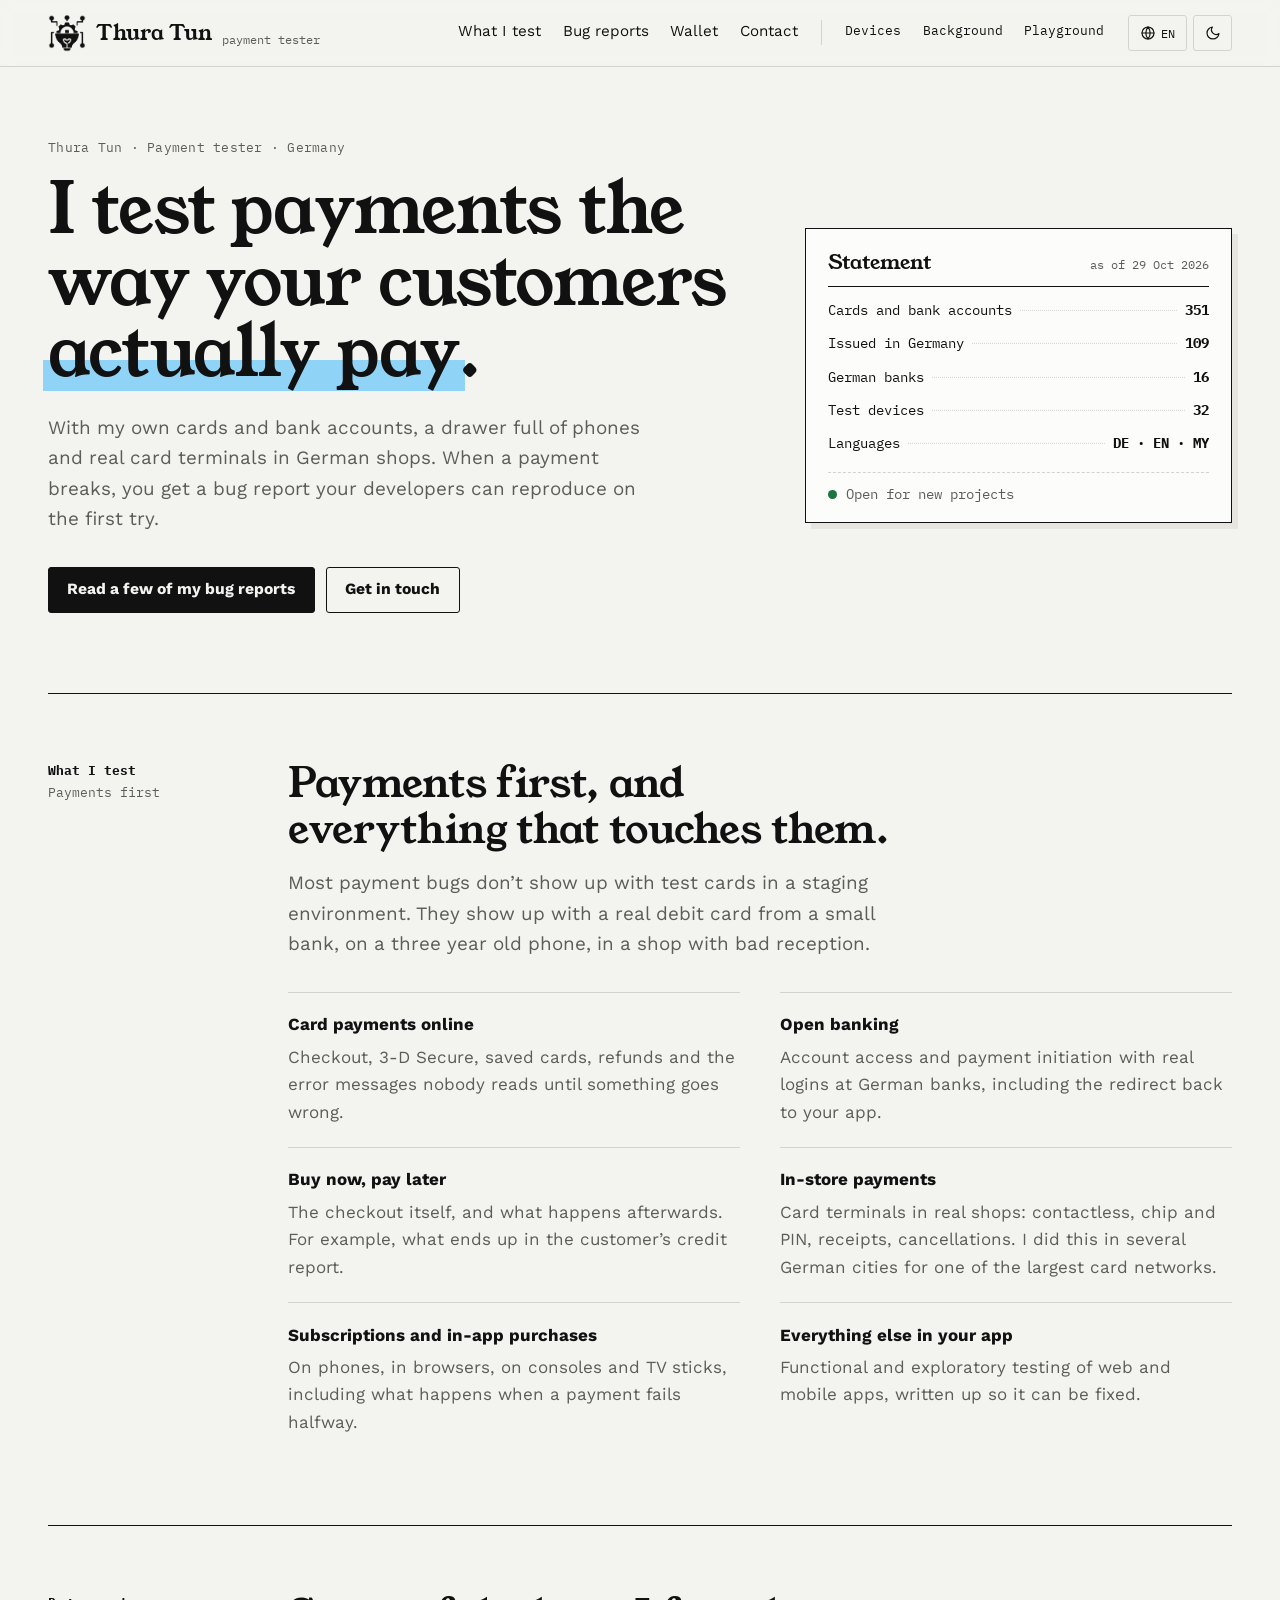
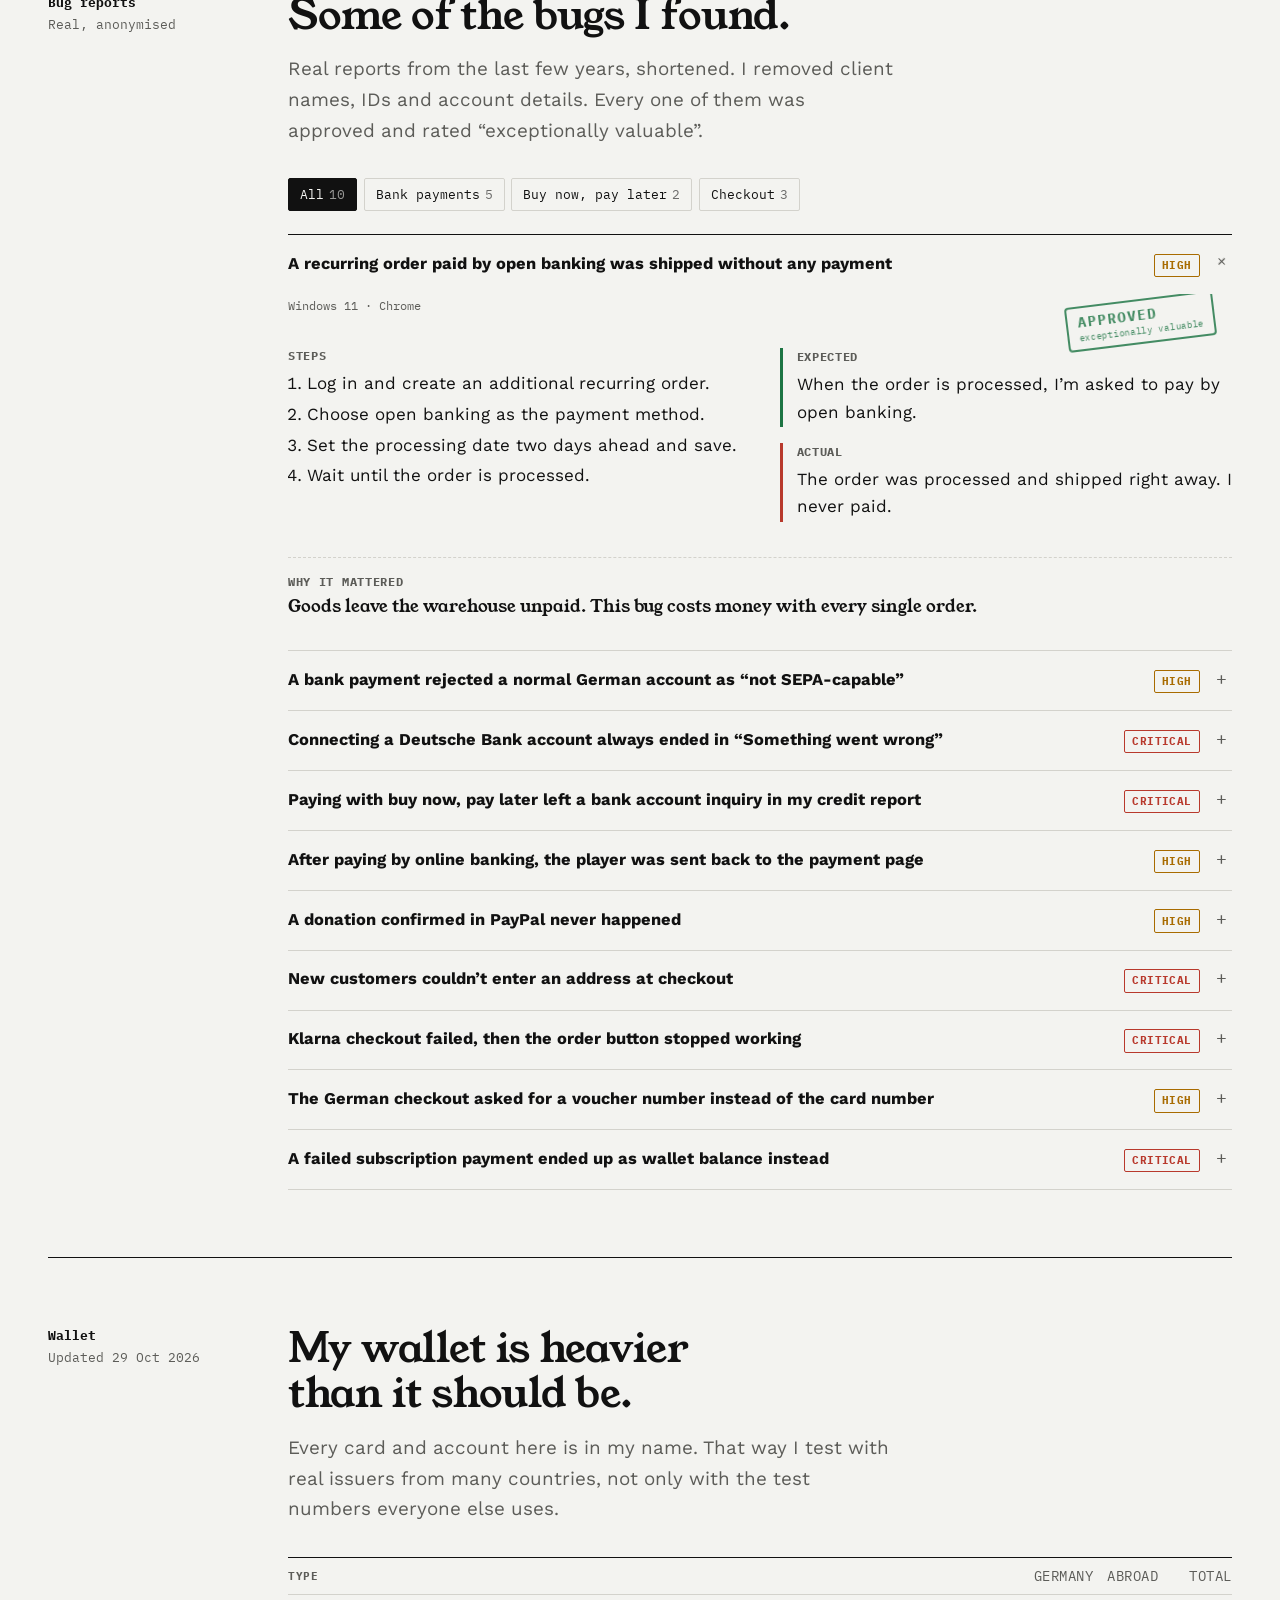
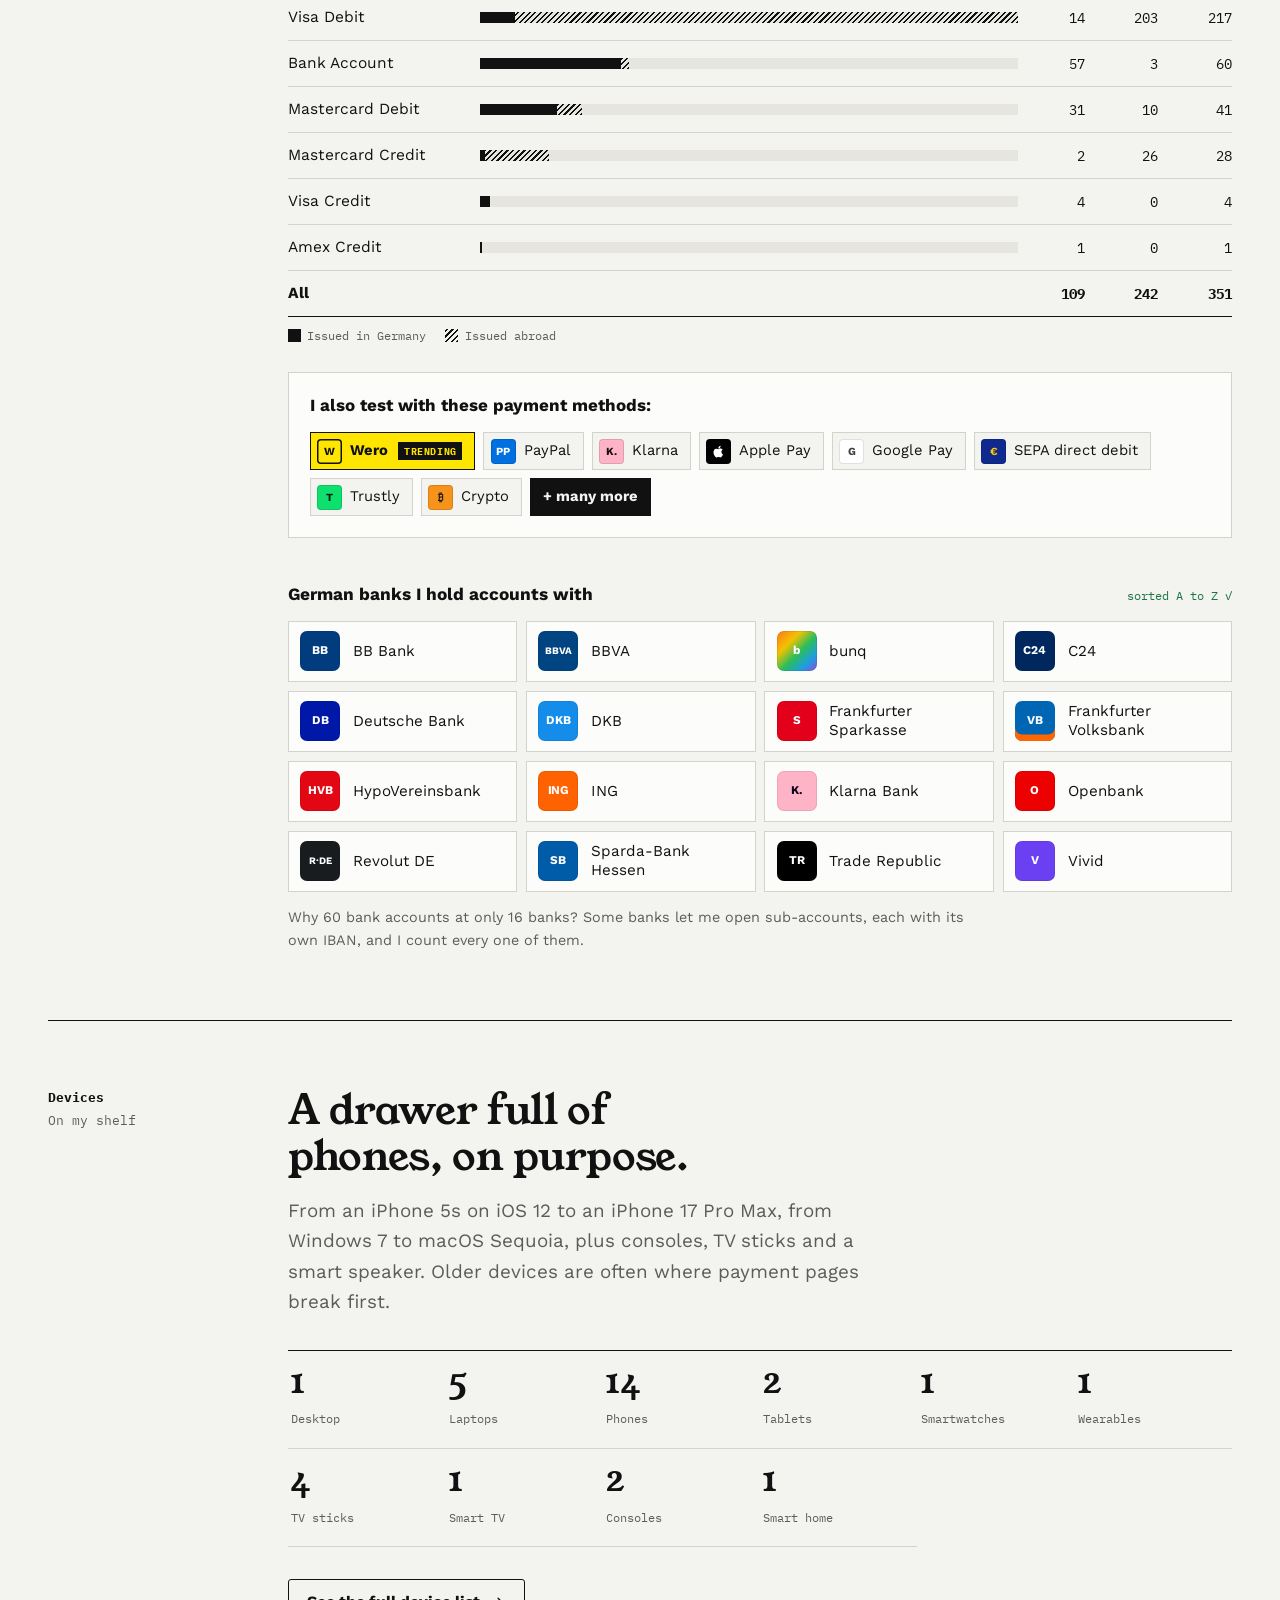
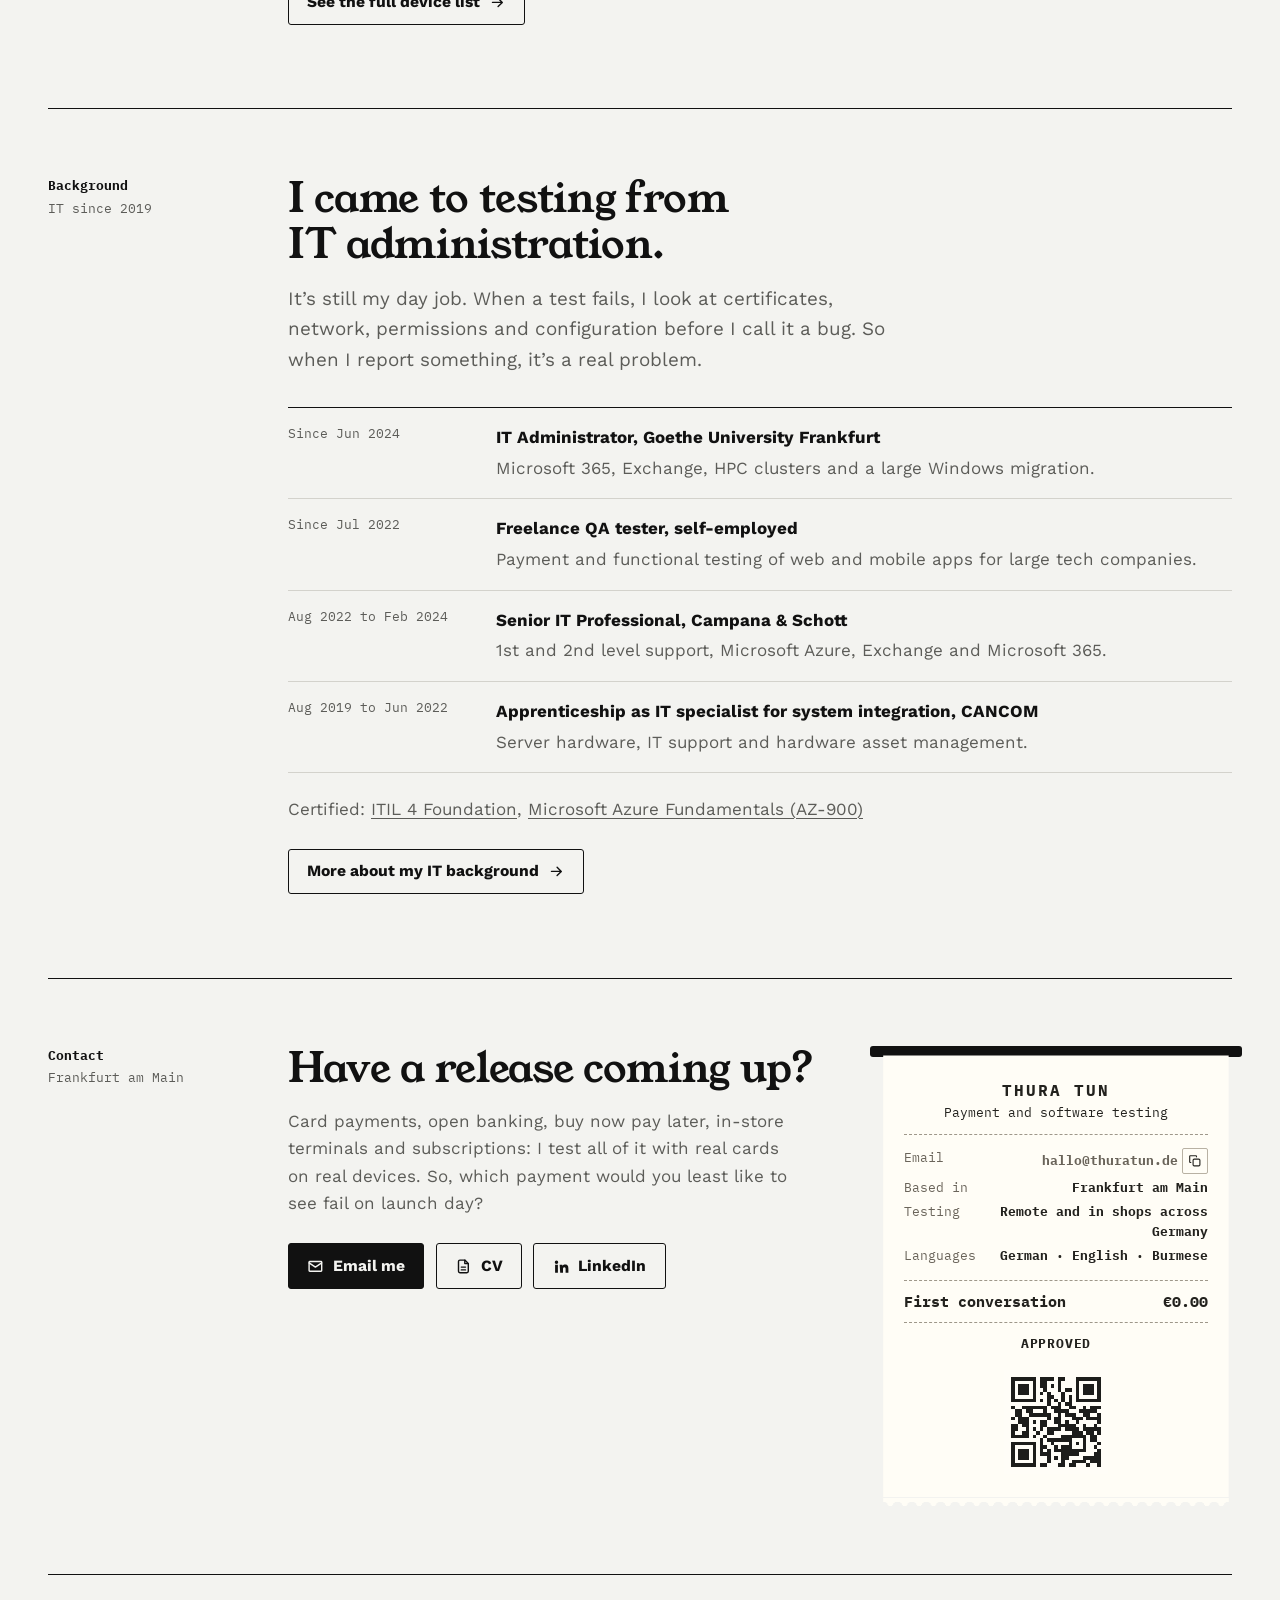
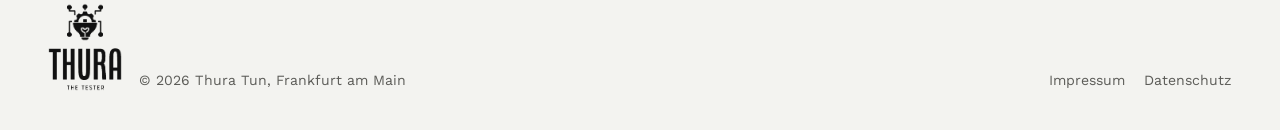
==== commit 59f8cebf: "Add files via upload V3 update" ====
--- a/index.html
+++ b/index.html
@@ -3,787 +3,691 @@
 <head>
 <meta charset="utf-8">
 <meta name="viewport" content="width=device-width, initial-scale=1, viewport-fit=cover">
-<title>Thura Tun | Payment Tester &amp; Software Tester in Germany (Frankfurt)</title>
-<meta name="description" content="Freelance payment tester and software tester in Frankfurt, Germany. In-store and online payment testing with 350+ own cards and bank accounts, plus an IT administration background.">
+<title>Thura Tun | Payment Tester in Germany (Frankfurt)</title>
+<meta name="description" content="Freelance payment tester in Frankfurt, Germany. Online, open banking, BNPL and in-store payment testing with 350+ own cards and bank accounts and 30+ devices.">
 <link rel="canonical" href="https://thuratun.de/">
-<meta name="keywords" content="Payment Tester, Payment Testing, Software Tester, QA Tester, Frankfurt, Deutschland, Germany, Zahlungstests">
 <meta name="geo.region" content="DE-HE">
 <meta name="geo.placename" content="Frankfurt am Main">
 <meta property="og:type" content="website">
 <meta property="og:url" content="https://thuratun.de/">
-<meta property="og:title" content="Thura Tun | Payment Tester &amp; Software Tester in Germany (Frankfurt)">
-<meta property="og:description" content="Freelance payment tester and software tester in Frankfurt, Germany. In-store and online payment testing with 350+ own cards and bank accounts, plus an IT administration background.">
-<meta property="og:image" content="https://trt99.github.io/thuratun.de/og-image.png">
-<meta name="twitter:image" content="https://trt99.github.io/thuratun.de/og-image.png">
+<meta property="og:title" content="Thura Tun | Payment Tester in Germany (Frankfurt)">
+<meta property="og:description" content="Freelance payment tester in Frankfurt, Germany. Online, open banking, BNPL and in-store payment testing with 350+ own cards and bank accounts and 30+ devices.">
+<meta property="og:image" content="https://thuratun.de/og-image.png">
 <meta property="og:image:width" content="1200">
 <meta property="og:image:height" content="630">
-<meta property="og:image:alt" content="Thura Tun, payment tester in Frankfurt, Germany">
+<meta property="og:image:alt" content="Thura Tun, payment tester in Frankfurt">
 <meta name="twitter:card" content="summary_large_image">
+<meta name="twitter:image" content="https://thuratun.de/og-image.png">
 <meta property="og:locale" content="en_GB">
 <meta property="og:locale:alternate" content="de_DE">
-<script type="application/ld+json">{"@context": "https://schema.org", "@type": "ProfessionalService", "name": "Thura Tun, Payment Tester", "alternateName": "Thura the Tester", "description": "Freelance payment tester and software tester in Frankfurt, Germany. In-store and online payment testing with 350+ own cards and bank accounts, plus an IT administration background.", "url": "https://thuratun.de/", "address": {"@type": "PostalAddress", "addressLocality": "Frankfurt am Main", "addressRegion": "Hessen", "addressCountry": "DE"}, "areaServed": {"@type": "Country", "name": "Germany"}, "serviceType": ["Payment testing", "In-store payment testing", "Software testing", "Manual testing", "Test automation"], "founder": {"@type": "Person", "name": "Thura Tun", "jobTitle": "Payment Tester and Software Tester", "url": "https://thuratun.de/", "sameAs": ["https://www.linkedin.com/in/tunthura/"], "knowsLanguage": ["de", "en", "my"], "hasCredential": [{"@type": "EducationalOccupationalCredential", "name": "ITIL 4 Foundation"}, {"@type": "EducationalOccupationalCredential", "name": "Microsoft Certified: Azure Fundamentals (AZ-900)", "url": "https://www.credly.com/badges/9dc0fa04-e932-4269-af0b-c82157c03073"}]}}</script>
-
-<link rel="icon" type="image/png" href="[data-uri]">
+<script type="application/ld+json">{"@context": "https://schema.org", "@type": "ProfessionalService", "name": "Thura Tun, Payment Tester", "description": "Freelance payment tester in Frankfurt, Germany. Online, open banking, BNPL and in-store payment testing with 350+ own cards and bank accounts and 30+ devices.", "url": "https://thuratun.de/", "address": {"@type": "PostalAddress", "addressLocality": "Frankfurt am Main", "addressRegion": "Hessen", "addressCountry": "DE"}, "areaServed": {"@type": "Country", "name": "Germany"}, "serviceType": ["Payment testing", "Open banking testing", "In-store payment testing", "Mobile app testing", "Web testing"], "founder": {"@type": "Person", "name": "Thura Tun", "jobTitle": "Payment Tester", "url": "https://thuratun.de/", "sameAs": ["https://www.linkedin.com/in/tunthura/"], "knowsLanguage": ["de", "en", "my"], "hasCredential": [{"@type": "EducationalOccupationalCredential", "name": "ITIL 4 Foundation"}, {"@type": "EducationalOccupationalCredential", "name": "Microsoft Certified: Azure Fundamentals (AZ-900)", "url": "https://www.credly.com/badges/9dc0fa04-e932-4269-af0b-c82157c03073"}]}}</script>
+<meta name="theme-color" content="#F3F3F0" media="(prefers-color-scheme: light)">
+<meta name="theme-color" content="#0E0E0E" media="(prefers-color-scheme: dark)">
+<link rel="icon" type="image/png" sizes="64x64" href="[data-uri]">
+<link rel="apple-touch-icon" href="[data-uri]">
 <style>
-@font-face{font-family:"Poppins";src:url([data-uri]) format("woff");font-weight:600 800;font-style:normal;font-display:swap}
-@font-face{font-family:"Inter";src:url([data-uri]) format("woff");font-weight:400;font-style:normal;font-display:swap}
-@font-face{font-family:"Inter";src:url([data-uri]) format("woff");font-weight:500;font-style:normal;font-display:swap}
-@font-face{font-family:"Inter";src:url([data-uri]) format("woff");font-weight:600;font-style:normal;font-display:swap}
-:root{--bg:#F3F7FA;--surface:#FFFFFF;--ink:#0F1C24;--muted:#52616B;--line:#DCE4EA;--acc:#0279B8;--acc-ink:#FFFFFF;
---display:"Poppins","Segoe UI",Arial,sans-serif;--body:"Inter","Segoe UI",Arial,sans-serif;
-box-sizing:border-box;padding-top:env(safe-area-inset-top,0px);padding-bottom:env(safe-area-inset-bottom,0px)}
-@media (prefers-color-scheme:dark){:root:not([data-theme="light"]){--bg:#0B141B;--surface:#13202A;--ink:#EAF2F7;--muted:#9AB0BF;--line:#233340;--acc:#38BDF8;--acc-ink:#0B141B;color-scheme:dark}}
-:root[data-theme="dark"]{--bg:#0B141B;--surface:#13202A;--ink:#EAF2F7;--muted:#9AB0BF;--line:#233340;--acc:#38BDF8;--acc-ink:#0B141B;color-scheme:dark}
-html{scroll-padding-top:env(safe-area-inset-top,0px);scroll-behavior:smooth}
-*{box-sizing:border-box}
-body{margin:0;background:var(--bg);color:var(--ink);font:400 1.0625rem/1.65 var(--body);overflow-x:hidden}
-a{color:inherit}
-a:focus-visible,button:focus-visible{outline:3px solid var(--acc);outline-offset:3px;border-radius:6px}
-.wrap{max-width:70rem;margin:0 auto;padding:0 1.25rem}
-#bar{position:fixed;top:env(safe-area-inset-top,0px);left:0;width:100%;height:3px;background:var(--acc);transform-origin:left;transform:scaleX(0);z-index:50}
-.top{display:flex;justify-content:space-between;align-items:center;gap:1rem;flex-wrap:wrap;padding:1.25rem 0}
-.logo{font:800 1.2rem var(--display);text-decoration:none}
-nav{display:flex;gap:1.25rem;align-items:center;flex-wrap:wrap}
-nav a{text-decoration:none;color:var(--muted);font-weight:500}
-nav a:hover{color:var(--ink)}
-.btn{display:inline-block;padding:.85rem 1.5rem;border-radius:99px;font-weight:600;text-decoration:none;border:2px solid var(--ink);transition:transform .2s,background .2s}
-.btn:hover{transform:translateY(-3px)}
-.btn svg{width:1.15em;height:1.15em;vertical-align:-.2em;margin-right:.55rem}
-.btn.primary{background:var(--acc);border-color:var(--acc);color:var(--acc-ink)}
-.btns{display:flex;gap:.75rem;flex-wrap:wrap}
-.hero{display:grid;grid-template-columns:1.05fr .95fr;gap:2rem;align-items:center;padding:3rem 0 4rem}
-h1{font:800 clamp(2.5rem,6.4vw,4.9rem)/1.02 var(--display);letter-spacing:-.03em;margin:0 0 1.4rem}
-.w{display:inline-block;overflow:hidden;vertical-align:top;padding-bottom:.08em}
-.w>span{display:inline-block;animation:up .9s cubic-bezier(.2,.7,.2,1) backwards;animation-delay:calc(var(--i)*.07s + .1s)}
-.lede{font-size:1.2rem;color:var(--muted);max-width:33rem;margin:0 0 2rem;animation:rise .8s ease .6s backwards}
-.hero .btns{animation:rise .8s ease .8s backwards}
-.stage{position:relative;height:25rem;--tx:0px;--ty:0px}
-.pc{position:absolute;left:var(--l);top:var(--t);width:min(19rem,74%);aspect-ratio:1.586;border-radius:18px;padding:1.1rem 1.3rem;display:flex;flex-direction:column;justify-content:space-between;font:700 1.05rem var(--display);box-shadow:0 26px 40px -20px rgba(8,20,30,.5);outline:1px solid rgba(15,28,36,.18);outline-offset:-1px;transform:rotate(var(--r)) translate(calc(var(--tx)*var(--k)),calc(var(--ty)*var(--k)));transition:transform .3s ease-out;animation:deal .9s cubic-bezier(.2,.8,.2,1) backwards,float 6s ease-in-out infinite;animation-delay:calc(var(--i)*.16s + .3s),calc(var(--i)*-1.4s)}
-.pc small{font:500 .85rem var(--body);letter-spacing:.12em;opacity:.8}
-.chip{width:2.4rem;height:1.7rem;border-radius:5px;background:linear-gradient(135deg,#F2D27A,#C99A2E)}
-@keyframes up{from{transform:translateY(110%)}}
-@keyframes rise{from{opacity:0;transform:translateY(24px)}}
-@keyframes deal{from{opacity:0;scale:.75}}
-@keyframes float{50%{translate:0 -12px}}
-@keyframes mq{to{transform:translateX(-50%)}}
-.mq{overflow:hidden;border-block:1px solid var(--line);padding:1.1rem 0}
-.mq-t{display:flex;width:max-content;animation:mq 30s linear infinite}
-.mq span{font:700 clamp(1.3rem,3vw,2rem) var(--display);color:var(--muted);white-space:nowrap}
-.mq span::after{content:"";display:inline-block;width:.5rem;height:.5rem;margin:0 2rem;border-radius:50%;background:var(--acc);vertical-align:middle}
-section{padding:4.5rem 0}
-h2.s{font:800 clamp(1.8rem,4vw,2.8rem)/1.1 var(--display);letter-spacing:-.02em;margin:0 0 .8rem;max-width:40rem}
-.intro{color:var(--muted);max-width:38rem;margin:0 0 2.5rem}
-.stats{display:grid;grid-template-columns:repeat(auto-fit,minmax(8rem,1fr));gap:1rem;margin-bottom:2.5rem}
-.stat{background:var(--surface);border:1.5px solid var(--line);border-radius:16px;padding:1.2rem 1.3rem}
-.stat b{display:block;font:800 clamp(2.2rem,5vw,3.2rem)/1 var(--display);letter-spacing:-.03em}
-.stat span{color:var(--muted);font-size:.95rem}
-.lg{display:flex;gap:1.5rem;flex-wrap:wrap;margin:0 0 1.2rem;color:var(--muted);font-size:.95rem}
-.lg i{display:inline-block;width:.9rem;height:.9rem;border-radius:4px;background:var(--ink);margin-right:.5rem;vertical-align:-.1rem}
-.lg i.o{opacity:.4}
-.pm{display:grid;gap:.9rem}
-.row{display:grid;grid-template-columns:10.5rem 1fr 3.2rem;align-items:center;gap:1rem}
-.nm{font-weight:600}
-.nm small{display:block;font-weight:400;color:var(--muted);font-size:.85rem;line-height:1.3}
-.row>b{text-align:right;font-family:var(--display)}
-.bar{display:flex;height:1.6rem;background:var(--line);border-radius:8px;overflow:hidden}
-.seg{height:100%;width:0;background:var(--c);outline:1px solid color-mix(in srgb,var(--ink) 30%,transparent);outline-offset:-1px;transition:width 1.2s cubic-bezier(.2,.7,.2,1);transition-delay:var(--d,0s)}
-.seg.ot{opacity:.5}
-.row.in .seg{width:var(--w)}
-.src{color:var(--muted);font-size:.9rem;margin:1.2rem 0 0;min-height:1.4rem}
-.cards{display:grid;grid-template-columns:repeat(auto-fit,minmax(15rem,1fr));gap:1.25rem}
-.sv{background:var(--surface);border:1.5px solid var(--line);border-radius:16px;padding:1.5rem}
-.sv h3{font:700 1.2rem var(--display);margin:0 0 .4rem}
-.sv p{margin:0;color:var(--muted)}
-.split p{font-size:1.25rem;max-width:44rem;margin:0}
-.steps{list-style:none;margin:0;padding:0;display:grid;grid-template-columns:repeat(auto-fit,minmax(13rem,1fr));gap:1.5rem}
-.steps li::before{content:"";display:block;height:4px;width:0;background:var(--acc);border-radius:4px;margin-bottom:1rem;transition:width 1s ease .2s}
-.steps li.in::before{width:100%}
-.steps b{display:block;font:700 1.15rem var(--display)}
-.steps span{color:var(--muted)}
-.contact h2{font:800 clamp(2rem,5vw,3.6rem)/1.05 var(--display);letter-spacing:-.025em;margin:0 0 1.8rem;max-width:36rem}
-footer{border-top:1px solid var(--line);padding:2rem 0 3rem;color:var(--muted);font-size:.95rem}
-.links{display:flex;gap:1.25rem;flex-wrap:wrap;margin-top:.5rem}
-.legal{display:none;background:var(--surface);border:1.5px solid var(--line);border-radius:12px;padding:1.5rem;margin-top:2rem;max-width:44rem}
-.legal:target{display:block}
-.legal h2{font:700 1.3rem var(--display);margin:0 0 .6rem}
-.legal h3{font:700 1rem var(--display);margin:1.1rem 0 .3rem}
-.legal p{margin:.3rem 0;font-size:.95rem}
-.js .rv{opacity:0;transform:translateY(26px);transition:opacity .7s ease,transform .7s ease,translate .25s,border-color .25s}
-.js .rv.in{opacity:1;transform:none}
-.sv:hover{translate:0 -5px;border-color:var(--acc)}
-@media (max-width:52rem){.hero{grid-template-columns:1fr;padding-top:1.5rem}.stage{height:26rem}.pc{width:min(17rem,68%)}.row{grid-template-columns:1fr auto;grid-template-areas:"n t" "b b";gap:.35rem .75rem}.nm{grid-area:n}.bar{grid-area:b}.row>b{grid-area:t;font-size:1.3rem}section{padding:3rem 0}.pm{gap:1.3rem}}
-@media (prefers-reduced-motion:reduce){*,*::before{animation:none!important;transition:none!important}html{scroll-behavior:auto}#bar{display:none}}
-.mk{display:inline-block;background:currentColor;-webkit-mask-repeat:no-repeat;mask-repeat:no-repeat;-webkit-mask-position:center;mask-position:center;-webkit-mask-size:contain;mask-size:contain}
-.logo{display:inline-flex;align-items:center;gap:.65rem}
-.mk-icon{width:2.6rem;height:2.6rem;-webkit-mask-image:url("[data-uri]");mask-image:url("[data-uri]")}
-.mk-full{display:block;width:9rem;height:10.74rem;margin-bottom:1.4rem;color:var(--ink);-webkit-mask-image:url("[data-uri]");mask-image:url("[data-uri]")}
-@media (prefers-reduced-motion:no-preference){.logo:hover .mk-icon{transform:rotate(-8deg) scale(1.08)}.mk-icon{transition:transform .3s ease}}
-.play{display:grid;grid-template-columns:1fr 1fr;gap:1.25rem}
-.tool{background:var(--surface);border:1.5px solid var(--line);border-radius:16px;padding:1.5rem}
-.tool h3{font:700 1.25rem var(--display);margin:0 0 .4rem}
-.sub{color:var(--muted);margin:0 0 1rem;font-size:.97rem}
-.hud{display:flex;gap:1.2rem;flex-wrap:wrap;font-size:.95rem;color:var(--muted);margin-bottom:.8rem}
-.hud b{color:var(--ink);font-family:var(--display)}
-.shopwrap{position:relative}
-.shop{border:1.5px dashed var(--line);border-radius:12px;padding:.9rem;display:grid;gap:.55rem;transition:filter .3s}
-.shop.off{filter:blur(4px);pointer-events:none;user-select:none}
-.shop.done{pointer-events:none}
-.shop small{color:var(--muted);font-size:.78rem}
-.ln{display:flex;justify-content:space-between;align-items:center;gap:.6rem;font-size:.95rem}
-.two{display:grid;grid-template-columns:1fr 1fr;gap:.55rem}
-.bx{font:inherit;font-size:.95rem;text-align:left;color:var(--ink);background:var(--bg);border:1.5px solid var(--line);border-radius:8px;padding:.4rem .7rem;cursor:pointer;width:100%}
-.ln .bx{width:auto}
-.bx:hover{border-color:var(--acc)}
-.bx.found{border-color:#2E9E62;background:color-mix(in srgb,#2E9E62 22%,var(--bg))}
-.bx.wrong{border-color:#E5604F;background:color-mix(in srgb,#E5604F 20%,var(--bg))}
-.bx.missed{border-color:#E0A030;background:color-mix(in srgb,#E0A030 22%,var(--bg))}
-.ovl{position:absolute;inset:0;display:flex;align-items:center;justify-content:center}
-.ovl[hidden]{display:none}
-.feed{min-height:3.6rem;margin:.9rem 0 0;font-size:.95rem}
-.feed .btn{margin-top:.6rem;padding:.5rem 1.1rem;font-size:.95rem}
-.cc{width:100%;font:600 1.15rem var(--display);letter-spacing:.06em;padding:.8rem 1rem;border-radius:10px;border:2px solid var(--line);background:var(--bg);color:var(--ink);margin-bottom:.4rem}
-.cc:focus{outline:3px solid var(--acc);outline-offset:2px;border-color:var(--acc)}
-.dgs{display:flex;flex-wrap:wrap;gap:.3rem;margin:.9rem 0}
-.dg{width:1.7rem;height:2rem;display:grid;place-items:center;border-radius:6px;background:var(--bg);border:1.5px solid var(--line);font:600 .95rem var(--display)}
-.dg.x2{background:var(--acc);border-color:var(--acc);color:var(--acc-ink)}
-.vd{display:flex;gap:.5rem;flex-wrap:wrap;margin:.8rem 0 0}
-.pill{padding:.25rem .8rem;border-radius:99px;font-size:.9rem;font-weight:600;background:var(--bg);border:1.5px solid var(--line)}
-.pill.ok{color:#2E9E62;border-color:#2E9E62}
-.pill.no{color:#E5604F;border-color:#E5604F}
-#ccres .sub{margin:0}
-@media (max-width:52rem){.play{grid-template-columns:1fr}}
-/* v5: header, toggles, mobile menu */
-.hdr{position:sticky;top:0;z-index:40}
-header.top{position:relative;padding:.9rem 0;flex-wrap:nowrap}
-header.top::before{content:"";position:absolute;top:0;bottom:0;left:calc(50% - 50vw);right:calc(50% - 50vw);z-index:-1;background:color-mix(in srgb,var(--bg) 84%,transparent);-webkit-backdrop-filter:blur(14px);backdrop-filter:blur(14px)}
-.tog{display:flex;gap:.5rem;align-items:center;flex:none}
-.ib{font:600 .85rem var(--body);display:inline-flex;align-items:center;justify-content:center;gap:.2rem;min-width:2.5rem;height:2.5rem;padding:0 .75rem;background:var(--surface);color:var(--ink);border:1.5px solid var(--line);border-radius:99px;cursor:pointer;transition:border-color .2s,transform .2s}
-.ib:hover{border-color:var(--acc);transform:translateY(-2px)}
-.ib svg{width:1.15rem;height:1.15rem;display:block}
-.ib .sun{display:none}
-:root[data-theme="dark"] .ib .sun{display:block}:root[data-theme="dark"] .ib .moon{display:none}
-@media (prefers-color-scheme:dark){:root:not([data-theme="light"]) .ib .sun{display:block}:root:not([data-theme="light"]) .ib .moon{display:none}}
-#lang span[data-l]{opacity:.45;transition:opacity .2s,color .2s}
-#lang span.on{opacity:1;color:var(--acc)}
-#menu{display:none}
-nav.nl a{position:relative}
-nav.nl a::after{content:"";position:absolute;left:0;right:0;bottom:-4px;height:2px;border-radius:2px;background:var(--acc);transform:scaleX(0);transform-origin:left;transition:transform .25s}
-nav.nl a:hover::after{transform:scaleX(1)}
-@media (max-width:60rem){
-  #menu{display:inline-flex}
-  nav.nl{position:absolute;top:calc(100% + .25rem);left:0;right:0;display:none;flex-direction:column;align-items:stretch;gap:0;background:var(--surface);border:1.5px solid var(--line);border-radius:16px;padding:.5rem;box-shadow:0 24px 40px -24px rgba(8,20,30,.45)}
-  nav.nl a{padding:.75rem 1rem;border-radius:10px;color:var(--ink)}
-  nav.nl a:hover{background:var(--bg)}
-  nav.nl a::after{display:none}
-  .top.open nav.nl{display:flex;animation:rise .25s ease}
+@font-face{font-family:"Young Serif";src:url([data-uri]) format("woff");font-weight:400;font-style:normal;font-display:swap}
+@font-face{font-family:"Work Sans";src:url([data-uri]) format("woff");font-weight:400;font-style:normal;font-display:swap}
+@font-face{font-family:"Work Sans";src:url([data-uri]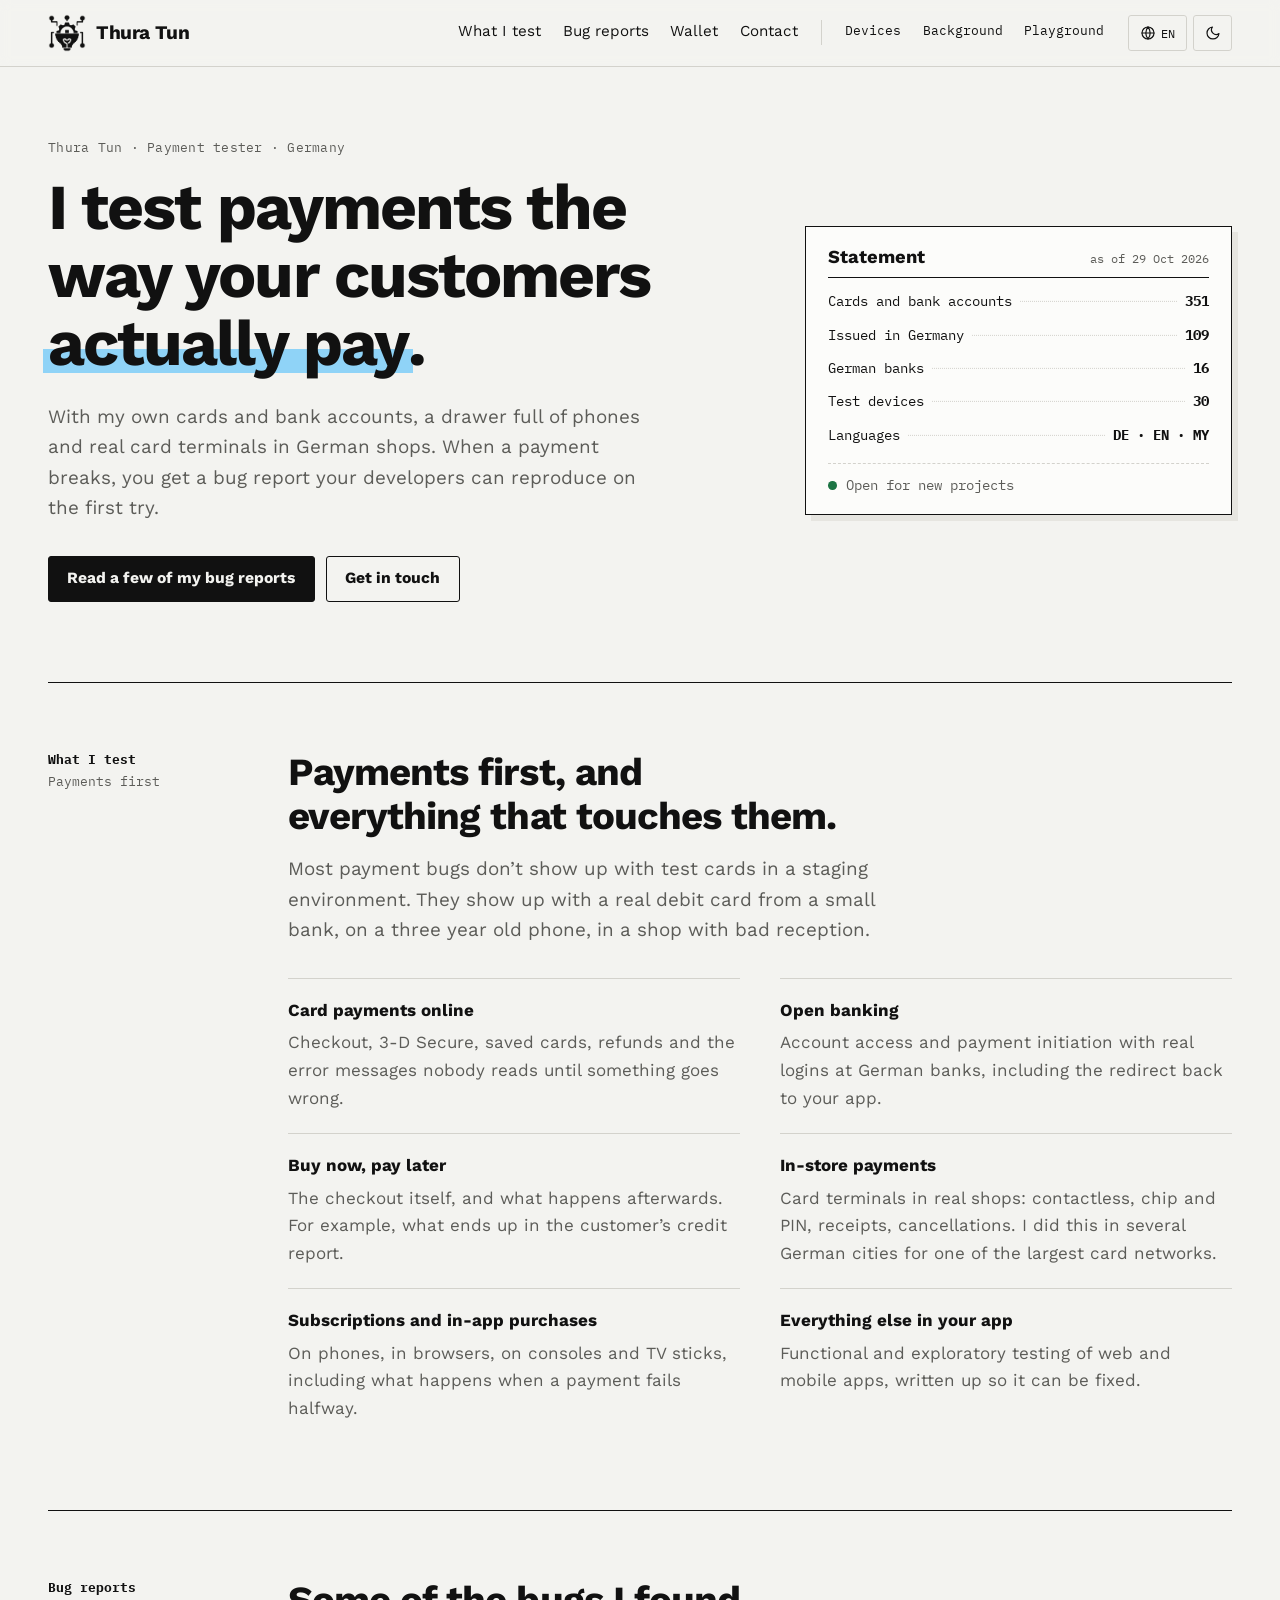
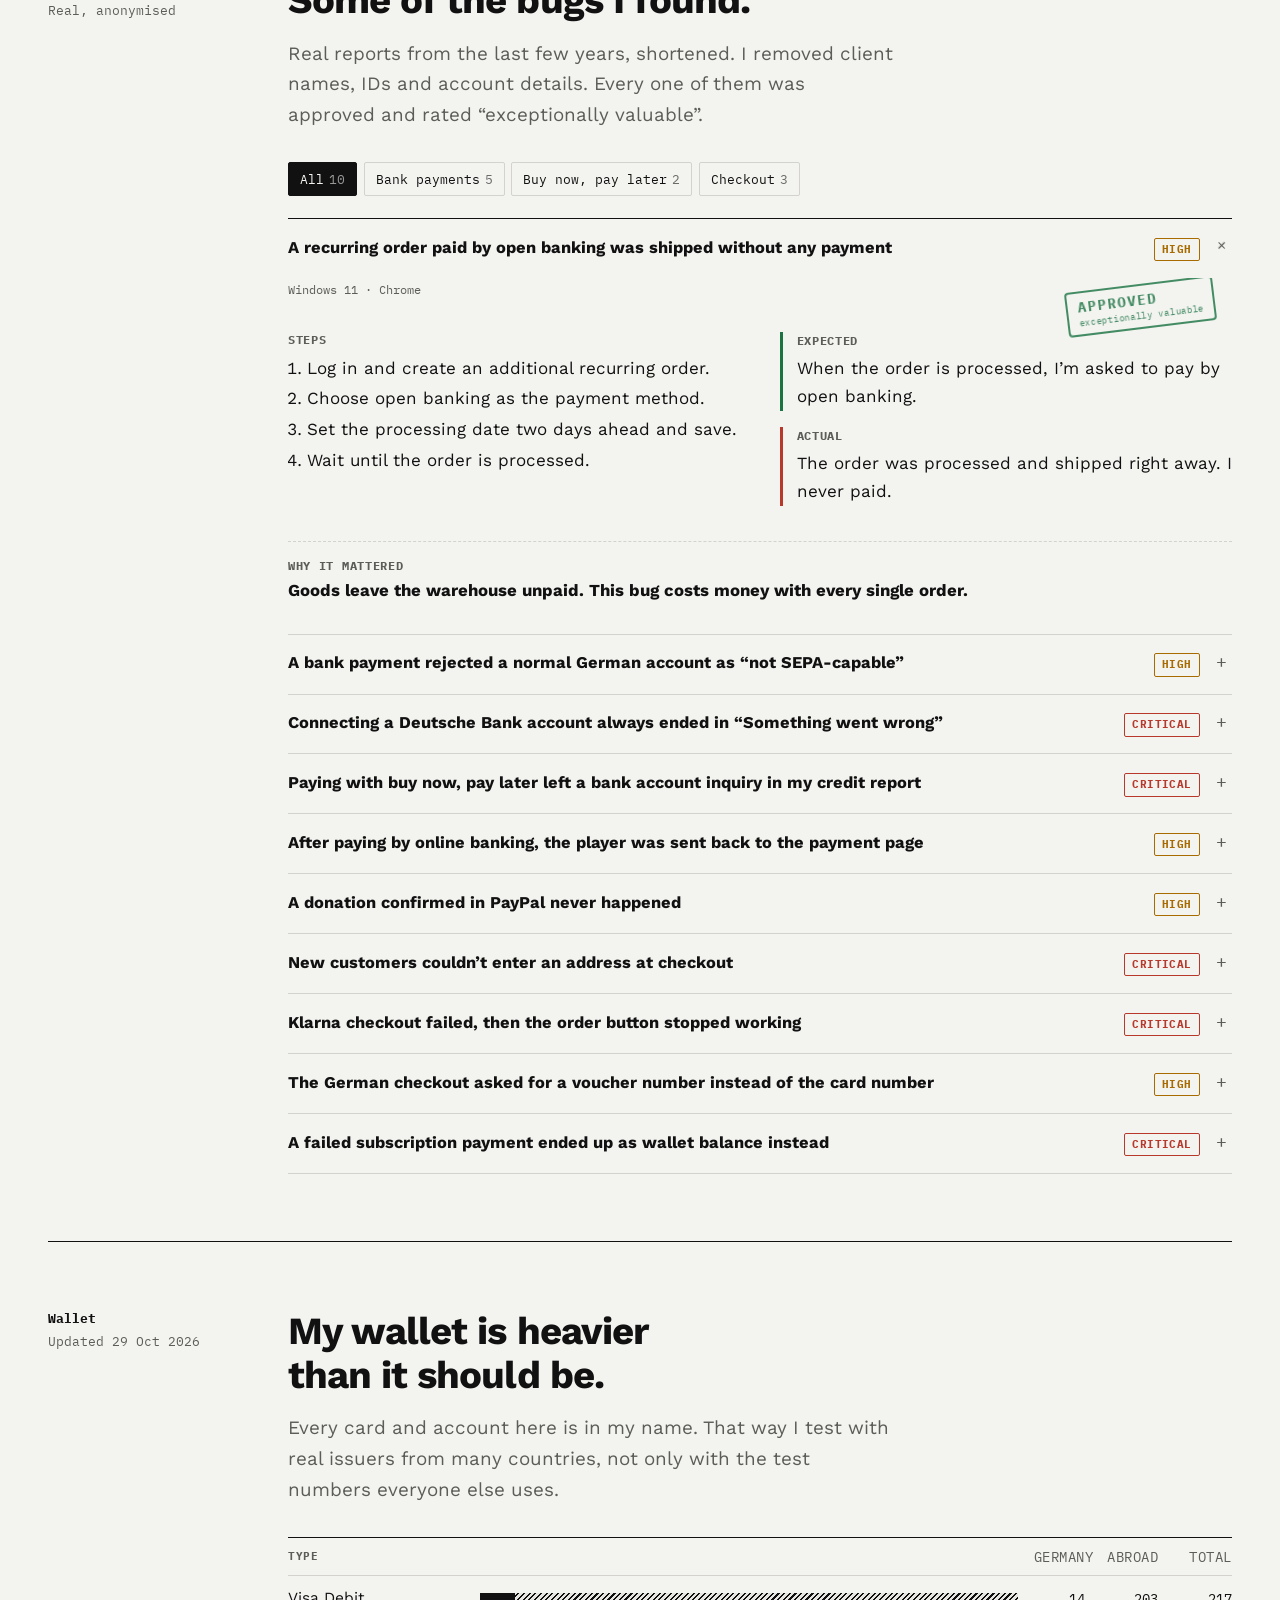
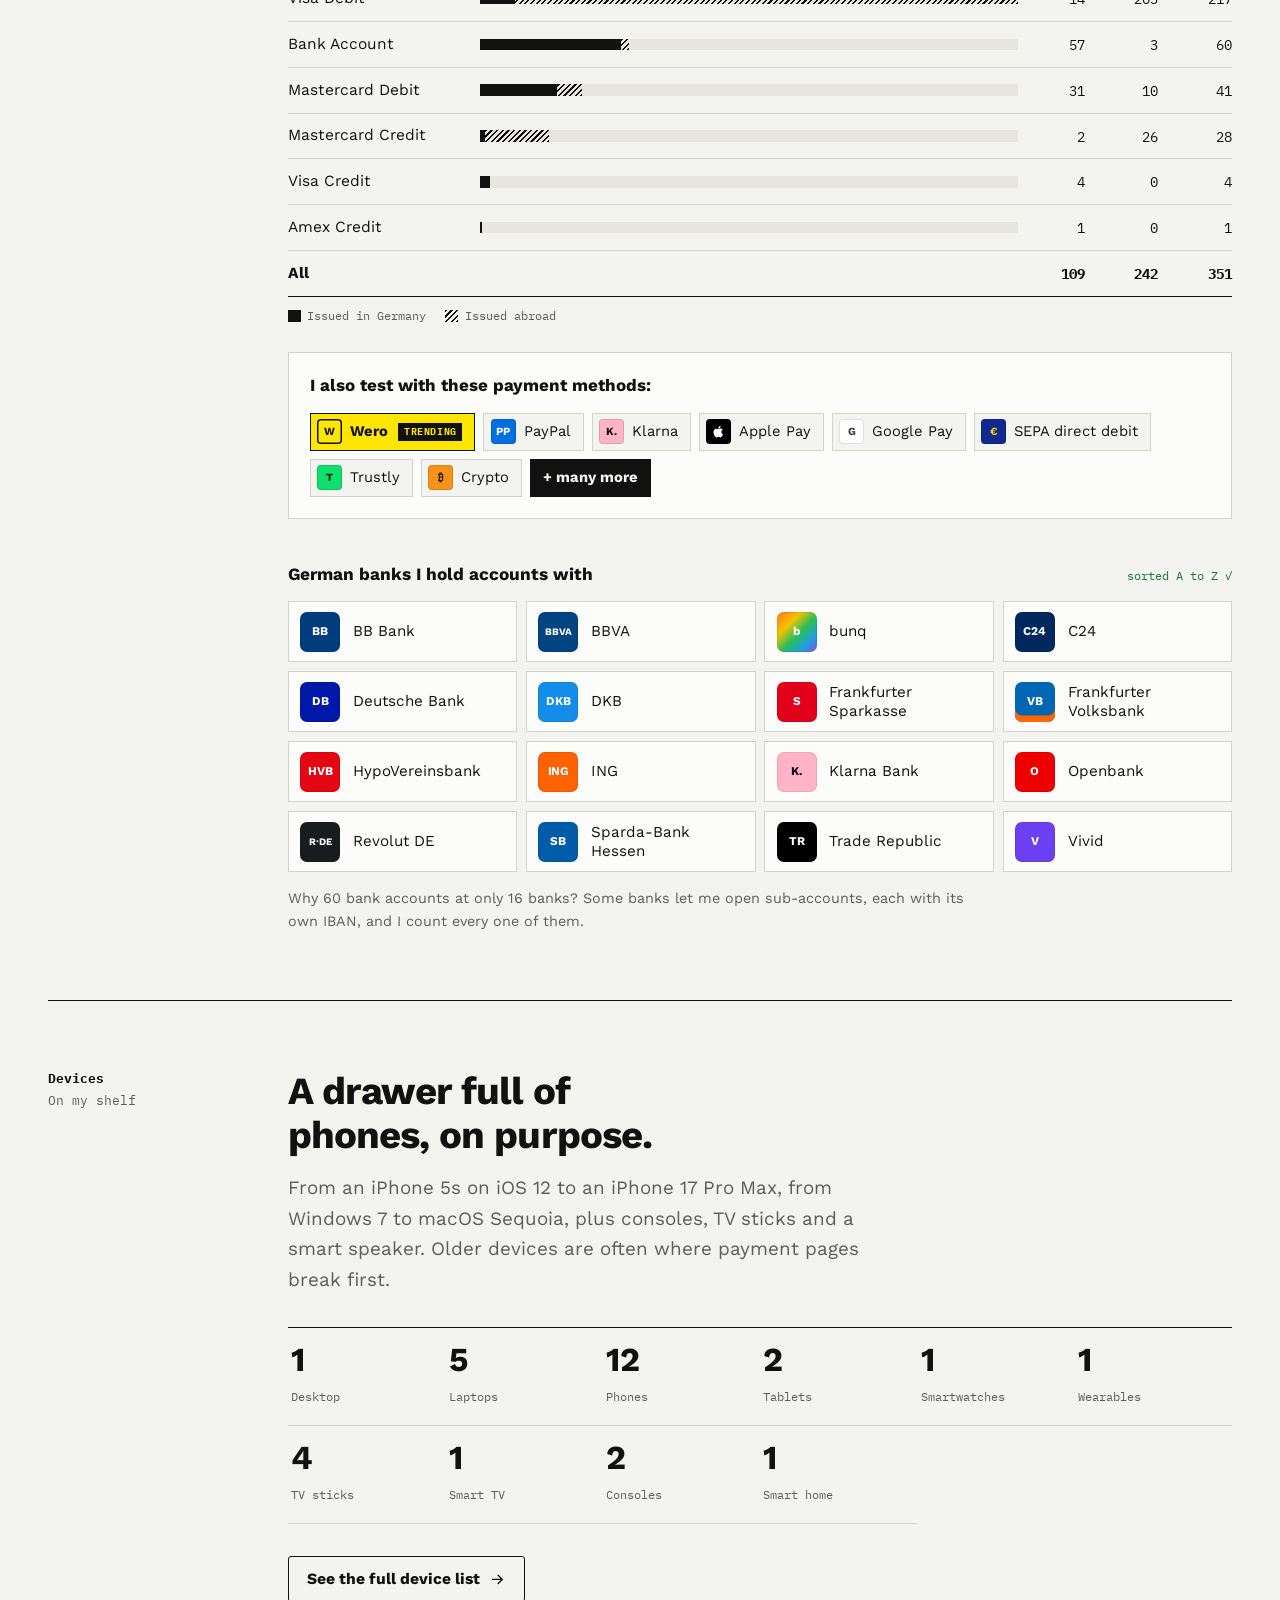
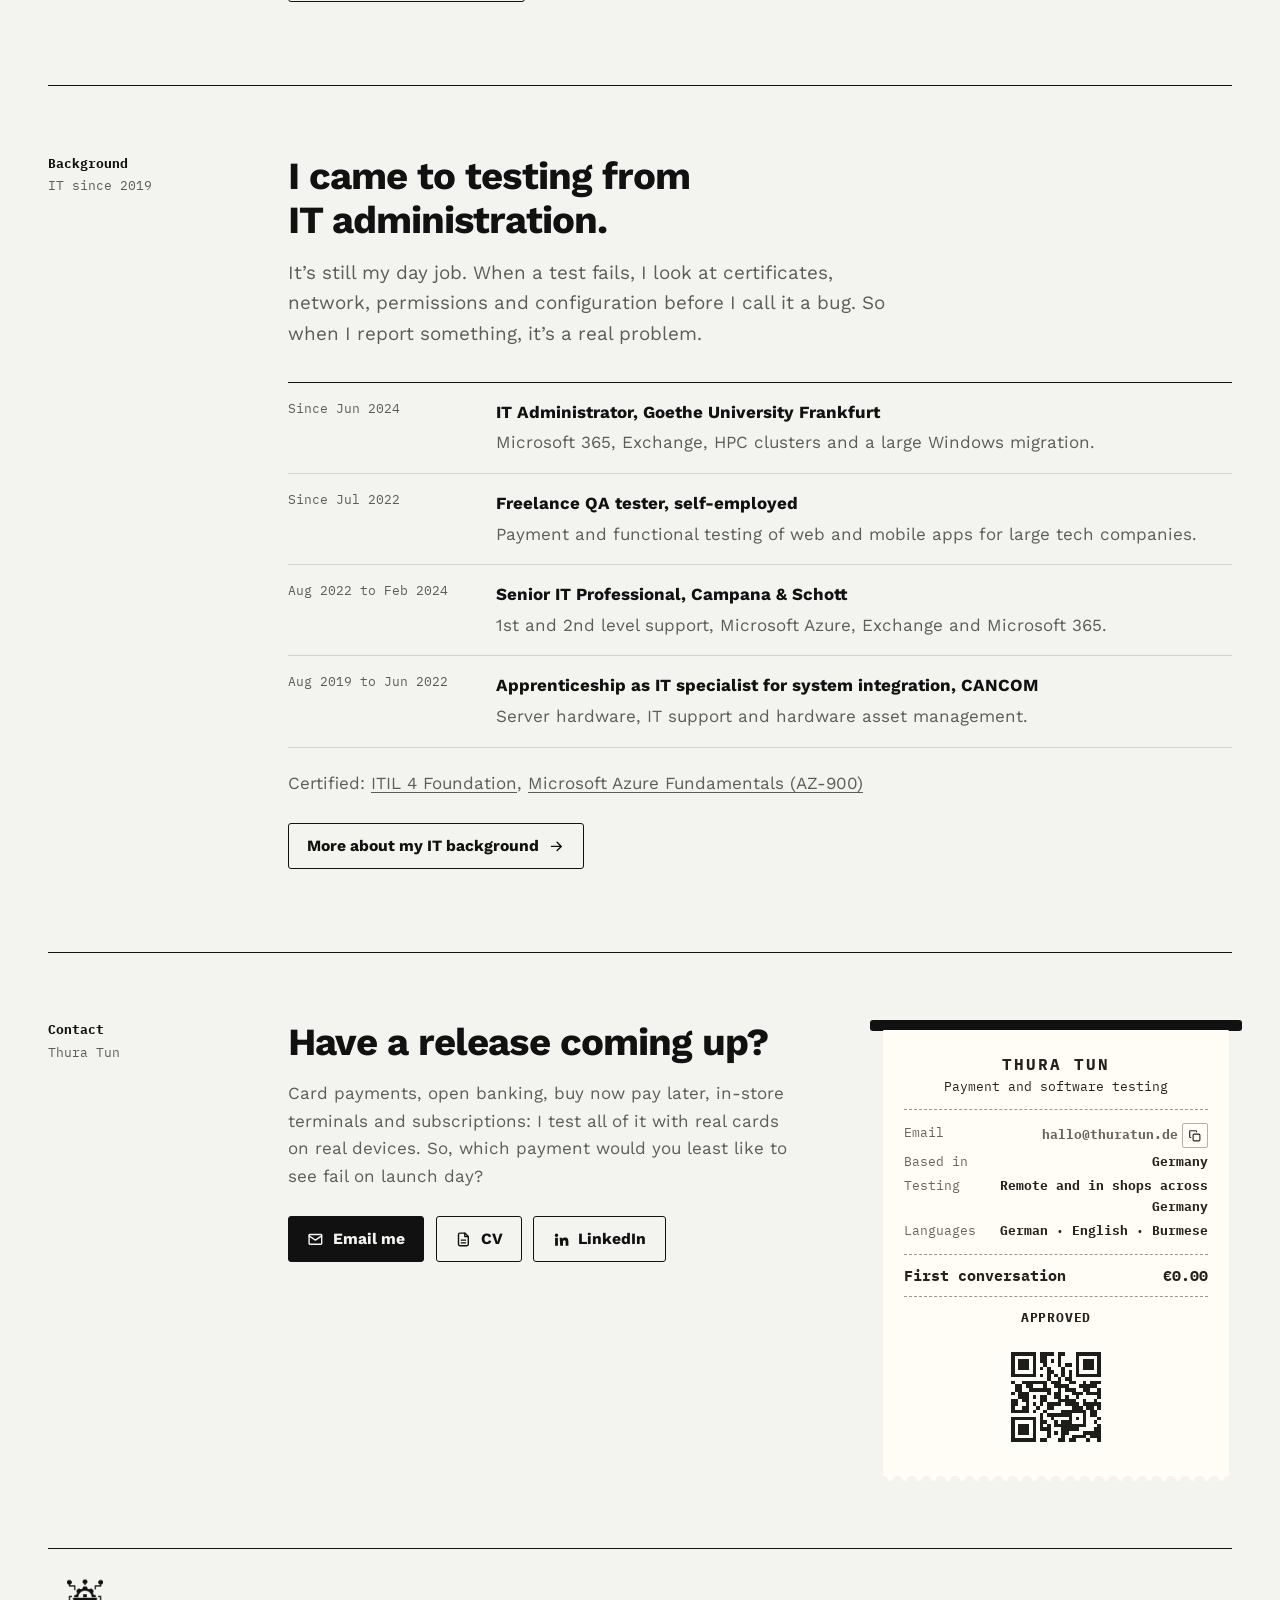
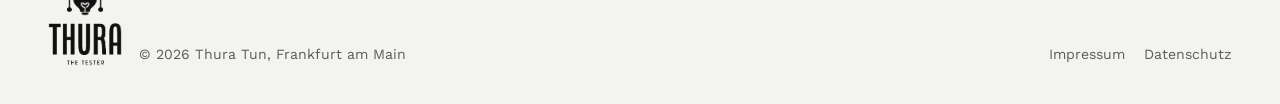
==== commit 93c9dc8e: "v3.0" ====
--- a/index.html
+++ b/index.html
@@ -23,10 +23,9 @@
 <script type="application/ld+json">{"@context": "https://schema.org", "@type": "ProfessionalService", "name": "Thura Tun, Payment Tester", "description": "Freelance payment tester in Frankfurt, Germany. Online, open banking, BNPL and in-store payment testing with 350+ own cards and bank accounts and 30+ devices.", "url": "https://thuratun.de/", "address": {"@type": "PostalAddress", "addressLocality": "Frankfurt am Main", "addressRegion": "Hessen", "addressCountry": "DE"}, "areaServed": {"@type": "Country", "name": "Germany"}, "serviceType": ["Payment testing", "Open banking testing", "In-store payment testing", "Mobile app testing", "Web testing"], "founder": {"@type": "Person", "name": "Thura Tun", "jobTitle": "Payment Tester", "url": "https://thuratun.de/", "sameAs": ["https://www.linkedin.com/in/tunthura/"], "knowsLanguage": ["de", "en", "my"], "hasCredential": [{"@type": "EducationalOccupationalCredential", "name": "ITIL 4 Foundation"}, {"@type": "EducationalOccupationalCredential", "name": "Microsoft Certified: Azure Fundamentals (AZ-900)", "url": "https://www.credly.com/badges/9dc0fa04-e932-4269-af0b-c82157c03073"}]}}</script>
 <meta name="theme-color" content="#F3F3F0" media="(prefers-color-scheme: light)">
 <meta name="theme-color" content="#0E0E0E" media="(prefers-color-scheme: dark)">
-<link rel="icon" type="image/png" sizes="64x64" href="[data-uri]">
-<link rel="apple-touch-icon" href="[data-uri]">
+<link rel="icon" type="image/png" href="[data-uri]">
+<link rel="apple-touch-icon" href="[data-uri]">
 <style>
-@font-face{font-family:"Young Serif";src:url([data-uri]) format("woff");font-weight:400;font-style:normal;font-display:swap}
 @font-face{font-family:"Work Sans";src:url([data-uri]) format("woff");font-weight:400;font-style:normal;font-display:swap}
 @font-face{font-family:"Work Sans";src:url([data-uri]) format("woff");font-weight:600 700;font-style:normal;font-display:swap}
 @font-face{font-family:"Work Sans";src:url([data-uri]) format("woff");font-weight:400;font-style:italic;font-display:swap}
@@ -60,10 +59,10 @@
 
 /* type */
 h1,h2,h3{font-weight:400;margin:0;text-wrap:balance}
-h1{font:400 clamp(2.4rem,5.6vw,4.3rem)/1.04 var(--serif);letter-spacing:-.012em}
-h2{font:400 clamp(1.75rem,3.4vw,2.55rem)/1.12 var(--serif);letter-spacing:-.008em}
+h1{font:700 clamp(2.3rem,5.2vw,4rem)/1.06 var(--sans);letter-spacing:-.03em}
+h2{font:700 clamp(1.65rem,3.2vw,2.4rem)/1.15 var(--sans);letter-spacing:-.025em}
 h3{font:700 1.08rem/1.35 var(--sans)}
-:root[lang="my"] h1,:root[lang="my"] h2{font-family:var(--serif),"Myanmar Text","Noto Sans Myanmar",serif;line-height:1.45}
+:root[lang="my"] h1,:root[lang="my"] h2{font-family:var(--sans),"Myanmar Text","Noto Sans Myanmar",serif;line-height:1.45}
 p{margin:0 0 1rem}
 .lead{font-size:1.18rem;color:var(--muted);max-width:38rem}
 .kick{font:500 .8rem/1.4 var(--mono);color:var(--muted);letter-spacing:.02em;margin:0 0 1.1rem}
@@ -80,7 +79,7 @@
 .mk-i{width:2.4rem;height:2.4rem;transition:transform .35s cubic-bezier(.3,1.5,.5,1)}
 .wm:hover .mk-i{transform:rotate(-10deg)}
 .mk-f{width:4.6rem;height:5.5rem}
-.wm-n{font:400 1.32rem var(--serif)}
+.wm-n{font:700 1.2rem var(--sans);letter-spacing:-.02em}
 .wm-s{font:500 .74rem var(--mono);color:var(--muted);align-self:flex-end;margin-bottom:.3rem}
 .nv{display:flex;gap:1.35rem;margin-left:auto}
 .nv a{font-size:.95rem;text-decoration:none;padding:.3rem 0;border-bottom:2px solid transparent;white-space:nowrap}
@@ -151,7 +150,7 @@
 .rw{position:relative;padding-top:.6rem}
 .rw::before{content:"";position:absolute;left:-.6rem;right:-.6rem;top:0;height:.7rem;background:var(--ink);border-radius:3px}
 .rc{position:relative;background:#FFFDF6;color:#23221E;font:400 .82rem/1.55 var(--mono);padding:1.4rem 1.3rem 1.5rem;margin:0 .2rem;box-shadow:0 18px 30px -24px rgba(0,0,0,.6);-webkit-mask:linear-gradient(#000 0 0) top/100% calc(100% - .55rem) no-repeat,radial-gradient(circle at 50% 100%,transparent .32rem,#000 .34rem) bottom/.9rem .56rem repeat-x;mask:linear-gradient(#000 0 0) top/100% calc(100% - .55rem) no-repeat,radial-gradient(circle at 50% 100%,transparent .32rem,#000 .34rem) bottom/.9rem .56rem repeat-x;transform-origin:top;padding-bottom:2rem}
-.rc.feed{animation:feed 1.6s steps(14,end) both}
+.rc.rc-print{animation:feed 1.6s steps(14,end) both}
 @keyframes feed{from{clip-path:inset(0 0 100% 0)}to{clip-path:inset(0 0 0 0)}}
 .rc-h{text-align:center;border-bottom:1px dashed #9E978A;padding-bottom:.7rem;margin-bottom:.7rem}
 .rc-h b{display:block;font-size:1rem;letter-spacing:.12em}
@@ -193,7 +192,7 @@
 .hero .lead{margin-bottom:2rem}
 .stmt{background:var(--paper);border:1.5px solid var(--ink);padding:1.2rem 1.35rem 1.1rem;font:400 .86rem/1.5 var(--mono);box-shadow:6px 6px 0 var(--line2)}
 .st-hd{display:flex;justify-content:space-between;gap:1rem;align-items:baseline;border-bottom:1.5px solid var(--ink);padding-bottom:.6rem;margin-bottom:.4rem}
-.st-hd b{font:400 1.25rem var(--serif)}
+.st-hd b{font:700 1.15rem var(--sans)}
 .st-hd>span{color:var(--muted);font-size:.75rem}
 .st-r{display:flex;align-items:baseline;gap:.5rem;padding:.4rem 0}
 .st-r i{flex:1;min-width:1rem;border-bottom:1.5px dotted var(--line);transform:translateY(-.3em)}
@@ -235,7 +234,7 @@
 .ea{border-left:3px solid var(--ok);padding:.05rem 0 .05rem .85rem;margin-bottom:1rem}
 .ea.bad{border-left-color:var(--bad)}
 .ea p{margin:0}
-.why{grid-column:1/-1;font:400 1.08rem/1.5 var(--serif);border-top:1px dashed var(--line);padding-top:1rem;margin:0}
+.why{grid-column:1/-1;font:600 1.05rem/1.5 var(--sans);border-top:1px dashed var(--line);padding-top:1rem;margin:0}
 :root[lang="my"] .why{font-family:var(--sans)}
 .why span{font:600 .72rem var(--mono);text-transform:uppercase;letter-spacing:.06em;color:var(--muted);display:block;margin-bottom:.3rem}
 .stamp{position:absolute;right:1.1rem;top:.35rem;font:700 .9rem/1 var(--mono);letter-spacing:.14em;color:var(--ok);border:2.5px solid currentColor;border-radius:4px;padding:.45rem .6rem .4rem;transform:rotate(-7deg);opacity:0;pointer-events:none}
@@ -287,7 +286,7 @@
 /* device summary */
 .dsum{list-style:none;margin:0 0 2rem;padding:0;display:grid;grid-template-columns:repeat(auto-fill,minmax(8.5rem,1fr));border-top:1.5px solid var(--ink)}
 .dsum li{padding:.9rem .2rem 1rem;border-bottom:1px solid var(--line)}
-.dsum b{display:block;font:400 2.1rem/1 var(--serif);margin-bottom:.35rem}
+.dsum b{display:block;font:700 2.1rem/1 var(--sans);margin-bottom:.35rem}
 .dsum span{font:500 .78rem var(--mono);color:var(--muted)}
 
 /* background timeline */
@@ -310,7 +309,7 @@
 <a class="sr" href="#top">Skip to content</a>
 <header class="hd" id="hd">
   <div class="w hd-in">
-    <a class="wm" href="#top"><span class="mk mk-i" aria-hidden="true"></span><span class="wm-n">Thura Tun</span><span class="wm-s" data-i18n="wm.s">payment tester</span></a>
+    <a class="wm" href="#top"><span class="mk mk-i" aria-hidden="true"></span><span class="wm-n">Thura Tun</span></a>
     <nav class="nv" id="nv" aria-label="Main"><a href="#services" data-i18n="n.what">What I test</a><a href="#bugs" data-i18n="n.bugs">Bug reports</a><a href="#wallet" data-i18n="n.wallet">Wallet</a><a href="#contact" data-i18n="n.ct">Contact</a><span class="sep" aria-hidden="true"></span><a href="devices.html" data-page="devices.html" class="pg" data-i18n="n.dev">Devices</a><a href="it-admin.html" data-page="it-admin.html" class="pg" data-i18n="n.bg">Background</a><a href="play.html" data-page="play.html" class="pg" data-i18n="n.play">Playground</a></nav>
     <div class="tl">
       <div class="lsel"><button class="tb" id="lang" type="button" aria-haspopup="true" aria-expanded="false" data-aria="langA"><svg viewBox="0 0 24 24" fill="none" stroke="currentColor" stroke-width="1.8" stroke-linecap="round" stroke-linejoin="round" aria-hidden="true"><circle cx="12" cy="12" r="9"/><path d="M3 12h18M12 3a14 14 0 0 1 0 18M12 3a14 14 0 0 0 0 18"/></svg><span id="lcur">EN</span></button><div class="lmenu" id="lmenu" role="menu" hidden><button type="button" role="menuitemradio" data-l="en" lang="en">English</button><button type="button" role="menuitemradio" data-l="de" lang="de">Deutsch</button><button type="button" role="menuitemradio" data-l="my" lang="my">မြန်မာ</button></div></div>
@@ -405,7 +404,7 @@
     </section>
 
         <section class="sec" id="contact">
-      <div class="sec-l"><div><b data-i18n="n.ct">Contact</b><span>Frankfurt am Main</span></div></div>
+      <div class="sec-l"><div><b data-i18n="n.ct">Contact</b><span>Thura Tun</span></div></div>
       <div class="ct">
         <div>
           <h2 data-i18n="ct.h">Have a release coming up?</h2>
@@ -420,7 +419,7 @@
           <div class="rc">
             <div class="rc-h"><b>THURA TUN</b><span data-i18n="rc.sub">Payment and software testing</span></div>
             <div class="rc-l"><span data-i18n="rc.mail">Email</span><span class="rc-em"><a class="eml" data-em="ed.nutaruht@ollah" href="#">hallo [at] thuratun.de</a><button class="rc-cp" id="cpmail" type="button" data-aria="copyMail"><svg viewBox="0 0 24 24" fill="none" stroke="currentColor" stroke-width="2" stroke-linecap="round" stroke-linejoin="round" aria-hidden="true"><rect x="9" y="9" width="12" height="12" rx="2"/><path d="M5 15H4a1 1 0 0 1-1-1V4a1 1 0 0 1 1-1h10a1 1 0 0 1 1 1v1"/></svg></button></span></div>
-            <div class="rc-l"><span data-i18n="rc.loc">Based in</span><b data-i18n="rc.locv">Frankfurt am Main</b></div>
+            <div class="rc-l"><span data-i18n="rc.loc">Based in</span><b data-i18n="rc.locv">Germany</b></div>
             <div class="rc-l"><span data-i18n="rc.where">Testing</span><b data-i18n="rc.wherev">Remote and in shops across Germany</b></div>
             <div class="rc-l"><span data-i18n="rc.lang">Languages</span><b data-i18n="rc.langv">German · English · Burmese</b></div>
             <div class="rc-t"><span data-i18n="rc.tot">First conversation</span><b data-i18n="rc.totv">€0.00</b></div>
@@ -630,10 +629,10 @@
   var DEVICES_FALLBACK=[
     ['Main Workstation','Windows 11','Desktop'],['Dell Latitude 7420','Windows 11','Laptop'],['Dell Latitude 7400','Windows 10','Laptop'],
     ['Dell Latitude 7490','Ubuntu 22.04.4','Laptop'],['Acer Aspire E5-471G','Windows 7','Laptop'],['MacBook Pro 13", 2019','macOS Sequoia 15.7.3','Laptop'],
-    ['OnePlus 13','Android 16','Mobile'],['Samsung A52s','Android 14','Mobile'],['Samsung A42','Android 12','Mobile'],['Samsung A42','Android 12','Mobile'],
+    ['OnePlus 13','Android 16','Mobile'],['Samsung A52s','Android 14','Mobile'],['Samsung A42','Android 12','Mobile'],
     ['Samsung A41','Android 12','Mobile'],['Samsung A40','Android 11','Mobile'],['Xiaomi Mi A2','Android 10','Mobile'],['Samsung A5','Android 8','Mobile'],
     ['Samsung A3','Android 7','Mobile'],['Huawei nova 11i','Android 12','Mobile'],['Samsung Tab A7','Android 12','Tablet'],['iPhone 17 Pro Max','iOS 27.2','Mobile'],
-    ['iPhone 14 Pro Max','iOS 26','Mobile'],['iPhone 7','iOS 14.4.2','Mobile'],['iPhone 5s','iOS 12.5.7','Mobile'],['iPad Air 2','iPadOS 15.5','Tablet'],
+    ['iPhone 7','iOS 14.4.2','Mobile'],['iPhone 5s','iOS 12.5.7','Mobile'],['iPad Air 2','iPadOS 15.5','Tablet'],
     ['Apple Watch Series 8','watchOS 26.6','Smartwatches'],['Amazon Fire TV Stick 4K','N/A','Streaming Devices'],['Roku Streaming Stick 4K','N/A','Streaming Devices'],
     ['Apple TV 4K 2022','tvOS 18.4','Streaming Devices'],['Xiaomi TV Stick 4K','Android 11','Streaming Devices'],['PlayStation 5','N/A','Gaming Consoles'],
     ['PlayStation 4','N/A','Gaming Consoles'],['Amazon Echo Dot (3rd Gen)','N/A','Smart Home Devices'],['Philips 50PUS8105/12','N/A','Smart TV'],['AirPods Pro 2','N/A','Wearables']
@@ -661,13 +660,15 @@
     var r=(j&&j.rows)||[];r=r.map(function(x){return String(Array.isArray(x)?x[0]:x||'').trim()}).filter(Boolean);
     return r.length?r:null;
   }
+  function isApple(r){return /^(iphone|ipad|macbook|imac|mac |apple|airpods)/i.test(r[0])||/(^ios|ipados|macos|watchos|tvos)/i.test(r[1])}
+  function appleFirst(rows){return rows.map(function(r,i){return[r,i]}).sort(function(a,b){return(isApple(b[0])-isApple(a[0]))||(a[1]-b[1])}).map(function(x){return x[0]})}
   /* ---------- shared core: language, theme, menu, mail, small helpers ---------- */
   var COMMON={
     de:{'wm.s':'Payment-Tester','menu':'Menü','n.what':'Was ich teste','n.bugs':'Bug-Reports','n.wallet':'Portemonnaie','n.dev':'Geräte','n.bg':'Werdegang','n.ct':'Kontakt','n.play':'Spielwiese',
-      'ct.mail':'E-Mail schreiben','ct.cv':'Lebenslauf','rc.sub':'Payment- und Softwaretests','rc.mail':'E-Mail','rc.loc':'Standort','rc.locv':'Frankfurt am Main','rc.where':'Einsatz','rc.wherev':'Remote und vor Ort in ganz Deutschland','rc.lang':'Sprachen','rc.langv':'Deutsch · Englisch · Birmanisch','rc.tot':'Erstes Gespräch','rc.totv':'0,00 €','rc.ok':'GENEHMIGT',
+      'ct.mail':'E-Mail schreiben','ct.cv':'Lebenslauf','rc.sub':'Payment- und Softwaretests','rc.mail':'E-Mail','rc.loc':'Standort','rc.locv':'Deutschland','rc.where':'Einsatz','rc.wherev':'Remote und vor Ort in ganz Deutschland','rc.lang':'Sprachen','rc.langv':'Deutsch · Englisch · Birmanisch','rc.tot':'Erstes Gespräch','rc.totv':'0,00 €','rc.ok':'GENEHMIGT',
       'ft.c':'© 2026 Thura Tun, Frankfurt am Main','ft.play':'Spielwiese','back':'Zur Startseite'},
     my:{'wm.s':'payment tester','menu':'မီနူး','n.what':'စမ်းသပ်သည့်အရာ','n.bugs':'Bug report များ','n.wallet':'ပိုက်ဆံအိတ်','n.dev':'စက်ပစ္စည်းများ','n.bg':'နောက်ခံ','n.ct':'ဆက်သွယ်ရန်','n.play':'ကစားကွင်း',
-      'ct.mail':'အီးမေးလ် ပို့ရန်','ct.cv':'CV','rc.sub':'Payment နဲ့ software testing','rc.mail':'အီးမေးလ်','rc.loc':'နေရာ','rc.locv':'Frankfurt am Main','rc.where':'အလုပ်ပုံစံ','rc.wherev':'Remote နဲ့ ဂျာမနီတစ်ဝှမ်း ဆိုင်များတွင်','rc.lang':'ဘာသာစကား','rc.langv':'ဂျာမန် · အင်္ဂလိပ် · မြန်မာ','rc.tot':'ပထမဆုံး ဆွေးနွေးမှု','rc.ok':'အတည်ပြုပြီး',
+      'ct.mail':'အီးမေးလ် ပို့ရန်','ct.cv':'CV','rc.sub':'Payment နဲ့ software testing','rc.mail':'အီးမေးလ်','rc.loc':'နေရာ','rc.locv':'ဂျာမနီ','rc.where':'အလုပ်ပုံစံ','rc.wherev':'Remote နဲ့ ဂျာမနီတစ်ဝှမ်း ဆိုင်များတွင်','rc.lang':'ဘာသာစကား','rc.langv':'ဂျာမန် · အင်္ဂလိပ် · မြန်မာ','rc.tot':'ပထမဆုံး ဆွေးနွေးမှု','rc.ok':'အတည်ပြုပြီး',
       'ft.c':'© 2026 Thura Tun၊ Frankfurt am Main','ft.play':'ကစားကွင်း','back':'ပင်မစာမျက်နှာသို့'}
   };
   var SC={
@@ -758,7 +759,7 @@
   }
   var cpm=document.getElementById('cpmail');if(cpm)cpm.addEventListener('click',function(){copyTxt(mail(),cpm)});
   /* the receipt prints when it scrolls into view */
-  $('.rc').forEach(function(r){if(!rm){r.style.clipPath='inset(0 0 100% 0)';onView(r.parentNode,function(){r.style.clipPath='';r.classList.add('feed')},.3)}});
+  $('.rc').forEach(function(r){if(!rm){r.style.clipPath='inset(0 0 100% 0)';onView(r.parentNode,function(){r.style.clipPath='';r.classList.add('rc-print')},.3)}});
 
   function getJSON(url){return fetch(url+'?v='+Date.now(),{cache:'no-store'}).then(function(r){if(!r.ok)throw 0;return r.json()})}
 
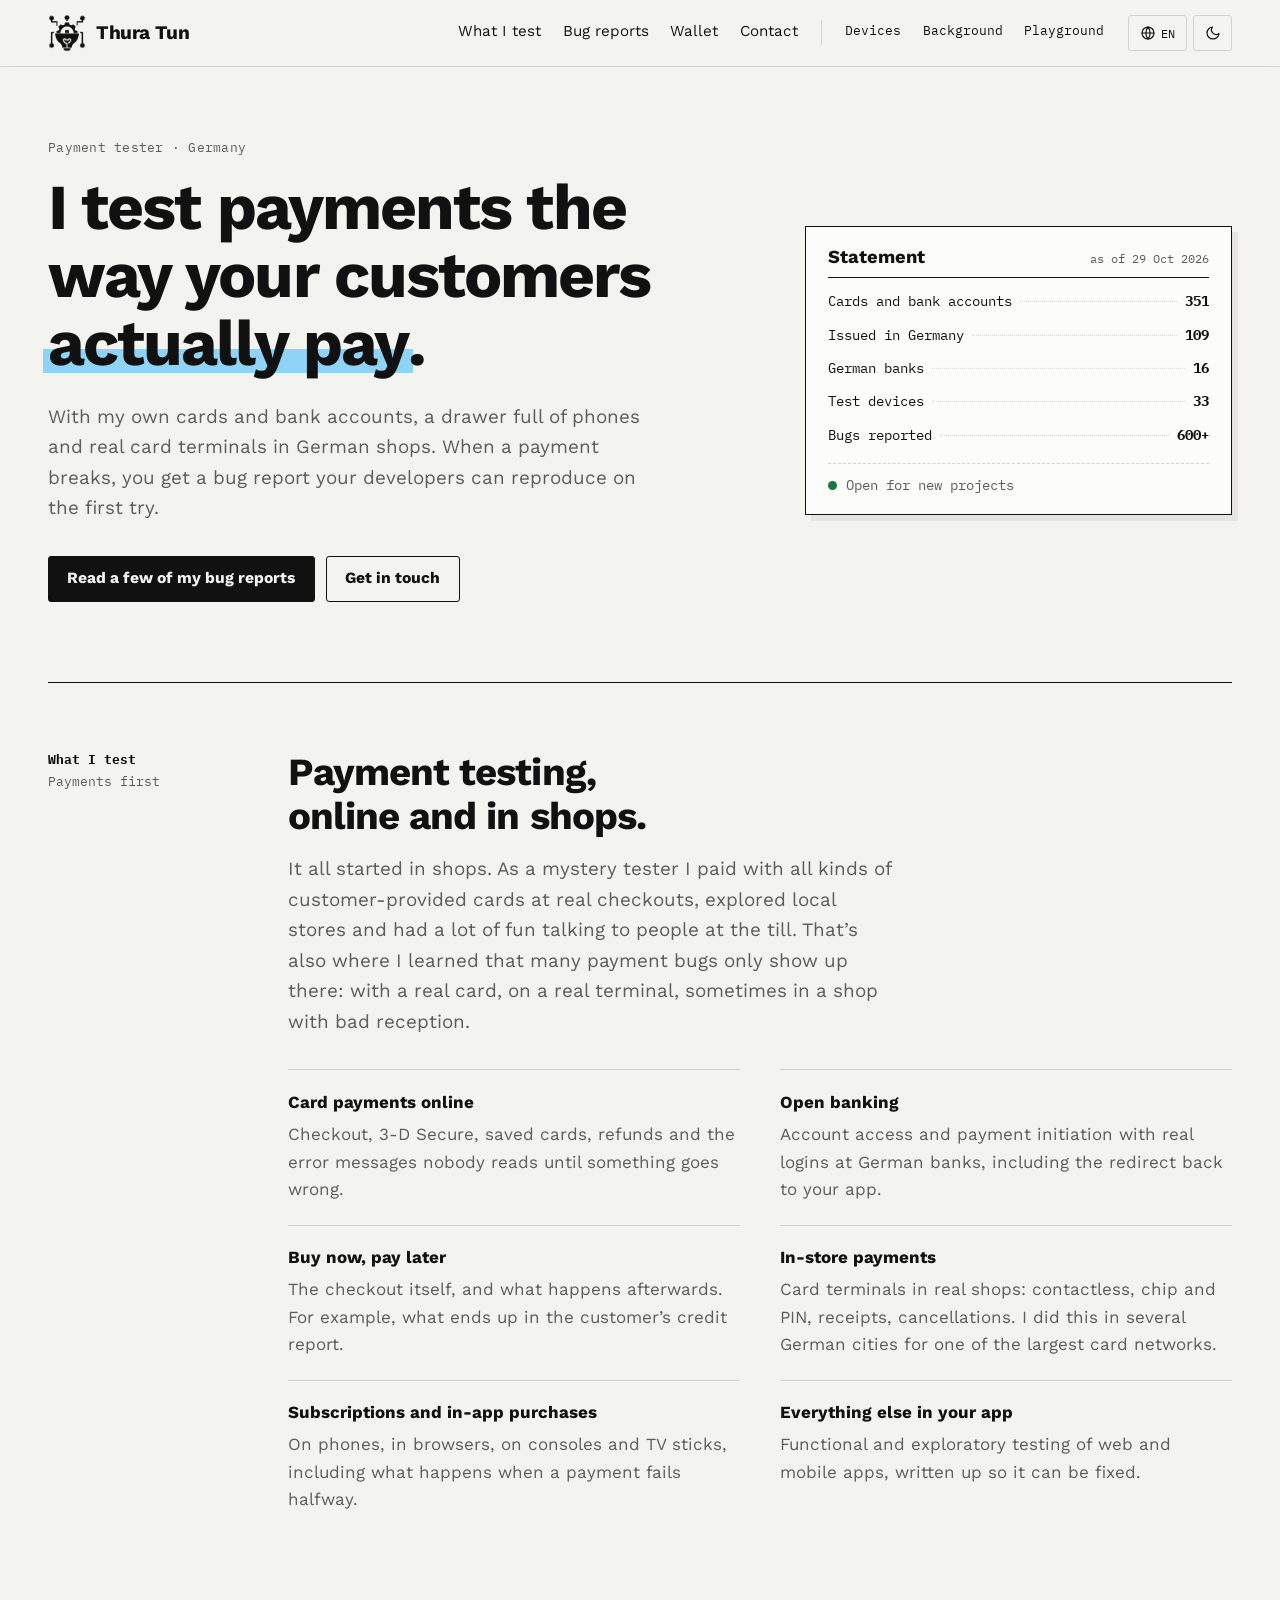
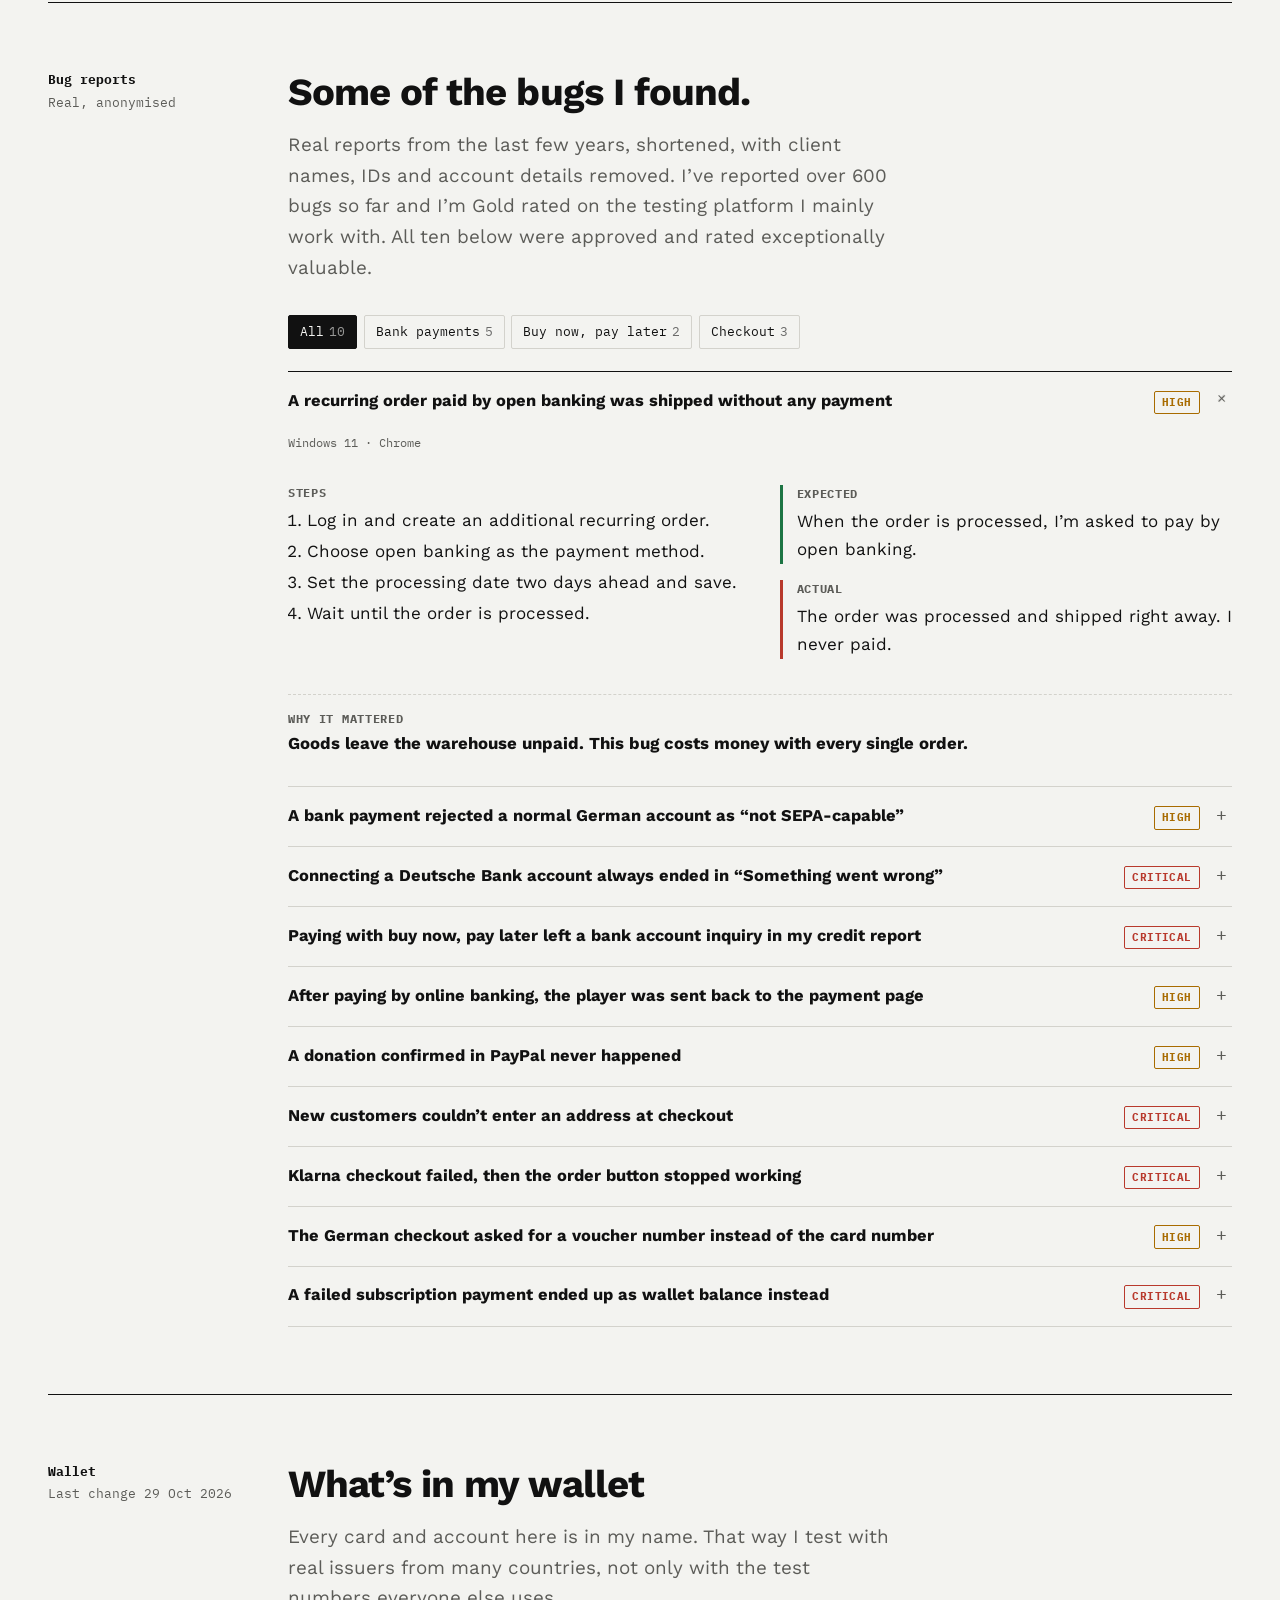
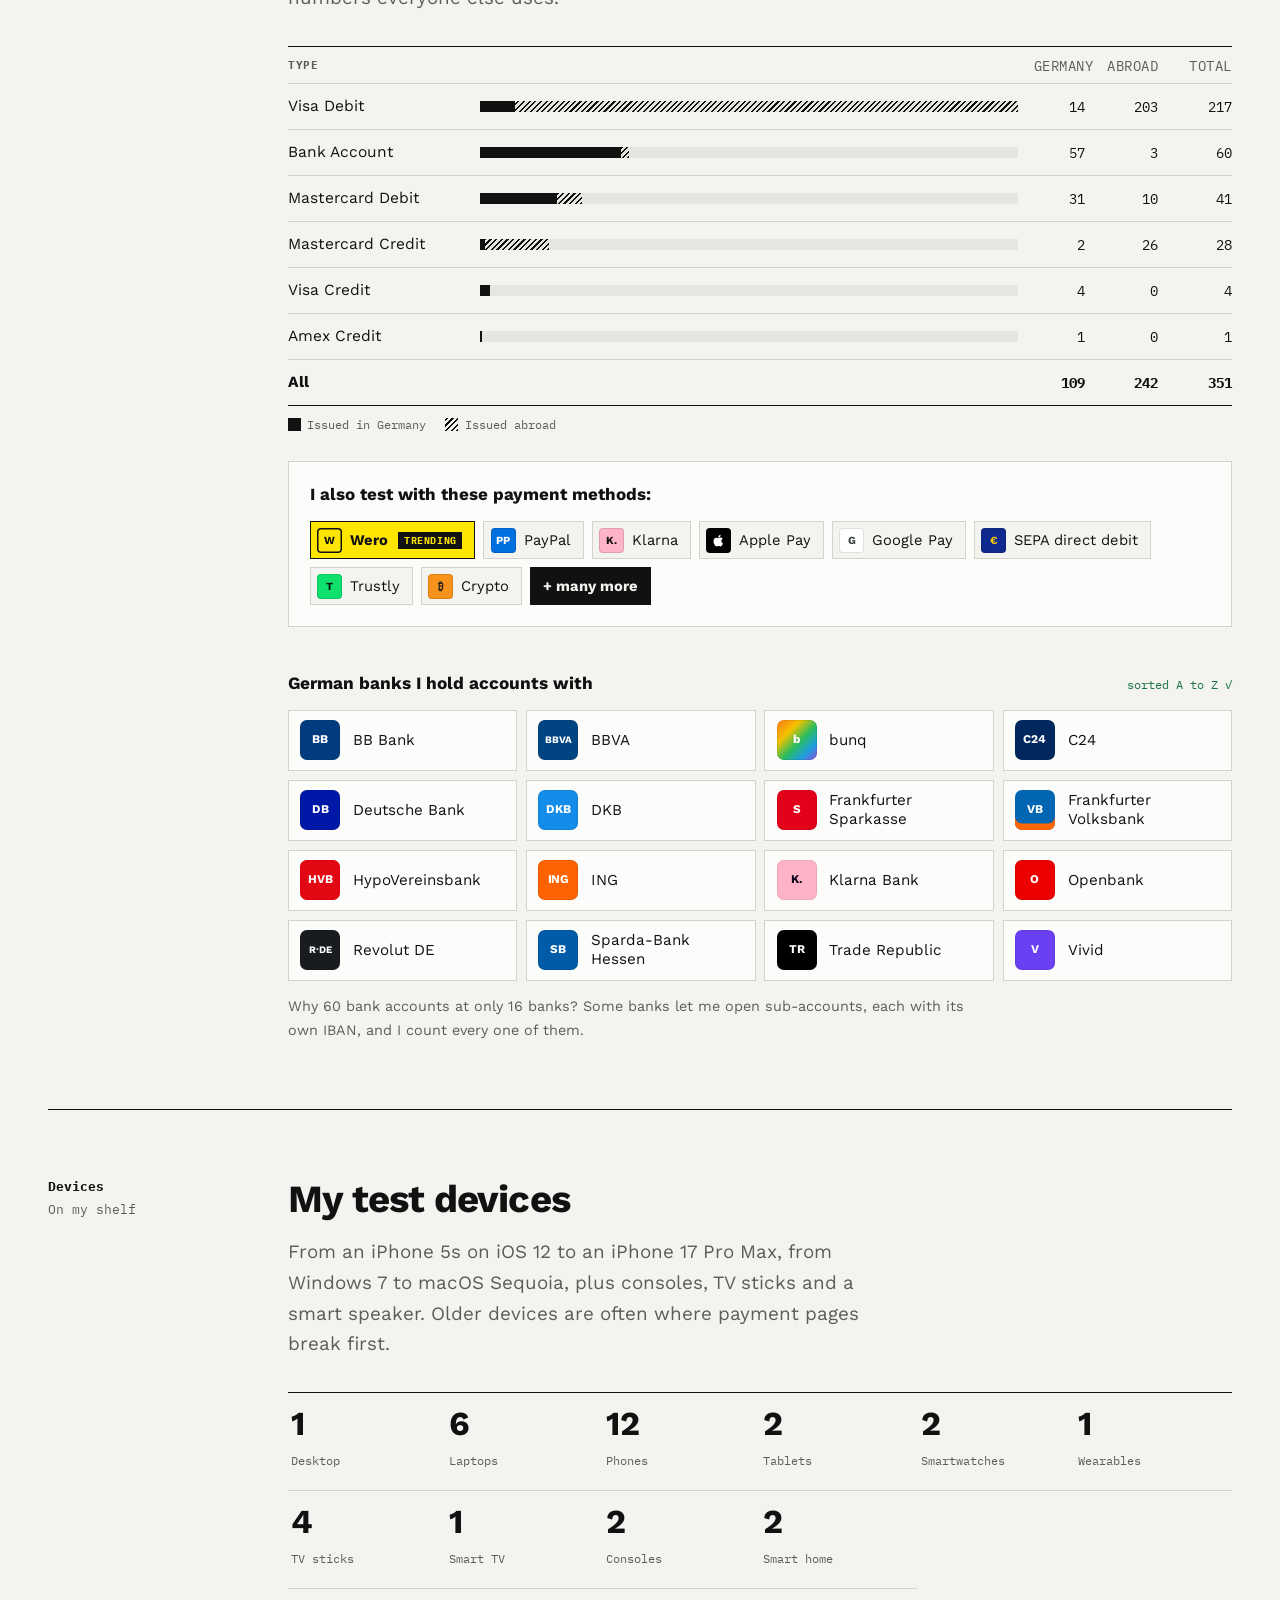
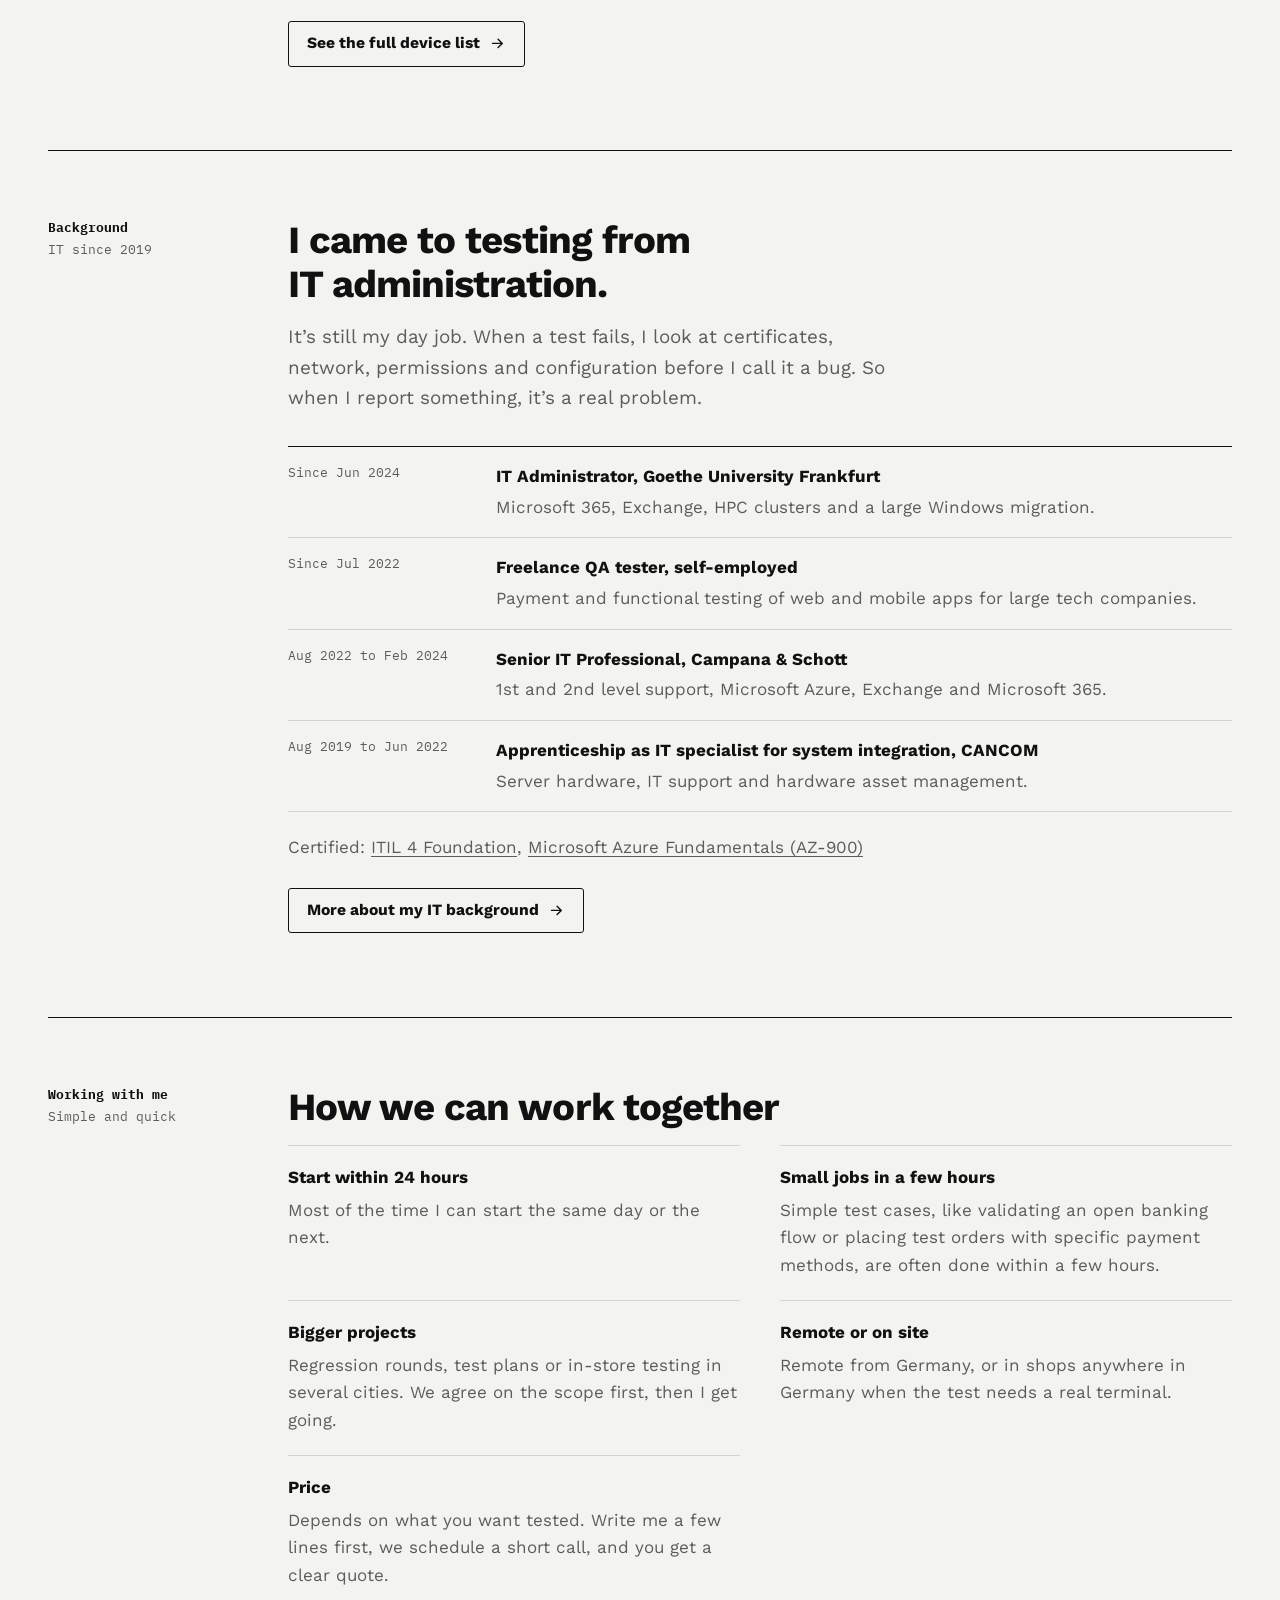
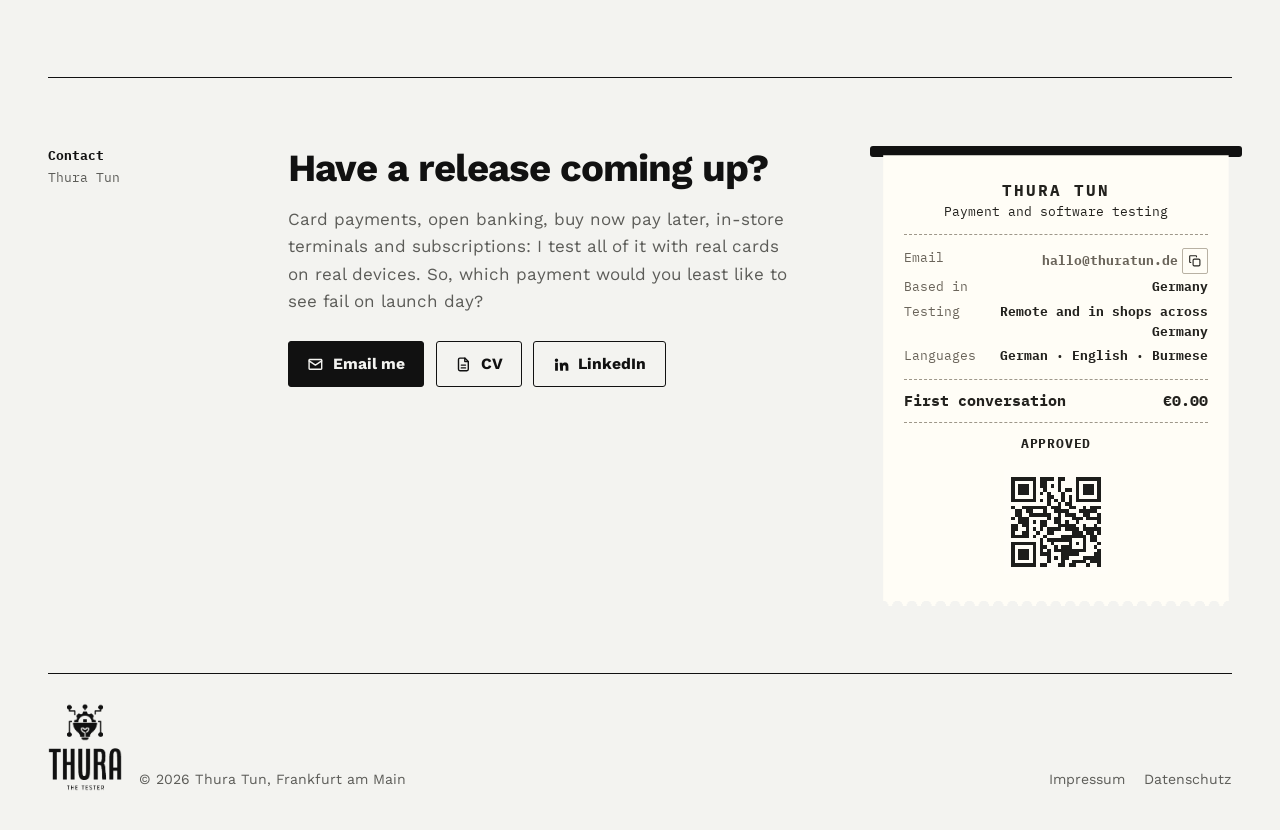
==== commit 273f1136: "v3.1" ====
--- a/index.html
+++ b/index.html
@@ -6,18 +6,21 @@
 <title>Thura Tun | Payment Tester in Germany (Frankfurt)</title>
 <meta name="description" content="Freelance payment tester in Frankfurt, Germany. Online, open banking, BNPL and in-store payment testing with 350+ own cards and bank accounts and 30+ devices.">
 <link rel="canonical" href="https://thuratun.de/">
+<link rel="alternate" hreflang="en" href="https://thuratun.de/">
+<link rel="alternate" hreflang="de" href="https://thuratun.de/de/">
+<link rel="alternate" hreflang="x-default" href="https://thuratun.de/">
 <meta name="geo.region" content="DE-HE">
 <meta name="geo.placename" content="Frankfurt am Main">
 <meta property="og:type" content="website">
 <meta property="og:url" content="https://thuratun.de/">
 <meta property="og:title" content="Thura Tun | Payment Tester in Germany (Frankfurt)">
 <meta property="og:description" content="Freelance payment tester in Frankfurt, Germany. Online, open banking, BNPL and in-store payment testing with 350+ own cards and bank accounts and 30+ devices.">
-<meta property="og:image" content="https://thuratun.de/og-image.png">
+<meta property="og:image" content="https://thuratun.de/og-image.png?v=8">
 <meta property="og:image:width" content="1200">
 <meta property="og:image:height" content="630">
 <meta property="og:image:alt" content="Thura Tun, payment tester in Frankfurt">
 <meta name="twitter:card" content="summary_large_image">
-<meta name="twitter:image" content="https://thuratun.de/og-image.png">
+<meta name="twitter:image" content="https://thuratun.de/og-image.png?v=8">
 <meta property="og:locale" content="en_GB">
 <meta property="og:locale:alternate" content="de_DE">
 <script type="application/ld+json">{"@context": "https://schema.org", "@type": "ProfessionalService", "name": "Thura Tun, Payment Tester", "description": "Freelance payment tester in Frankfurt, Germany. Online, open banking, BNPL and in-store payment testing with 350+ own cards and bank accounts and 30+ devices.", "url": "https://thuratun.de/", "address": {"@type": "PostalAddress", "addressLocality": "Frankfurt am Main", "addressRegion": "Hessen", "addressCountry": "DE"}, "areaServed": {"@type": "Country", "name": "Germany"}, "serviceType": ["Payment testing", "Open banking testing", "In-store payment testing", "Mobile app testing", "Web testing"], "founder": {"@type": "Person", "name": "Thura Tun", "jobTitle": "Payment Tester", "url": "https://thuratun.de/", "sameAs": ["https://www.linkedin.com/in/tunthura/"], "knowsLanguage": ["de", "en", "my"], "hasCredential": [{"@type": "EducationalOccupationalCredential", "name": "ITIL 4 Foundation"}, {"@type": "EducationalOccupationalCredential", "name": "Microsoft Certified: Azure Fundamentals (AZ-900)", "url": "https://www.credly.com/badges/9dc0fa04-e932-4269-af0b-c82157c03073"}]}}</script>
@@ -25,12 +28,10 @@
 <meta name="theme-color" content="#0E0E0E" media="(prefers-color-scheme: dark)">
 <link rel="icon" type="image/png" href="[data-uri]">
 <link rel="apple-touch-icon" href="[data-uri]">
+<link rel="preload" href="fonts/WorkSans-Regular.woff" as="font" type="font/woff" crossorigin>
+<link rel="stylesheet" href="fonts.css">
+<script defer src="https://cloud.umami.is/script.js" data-website-id="a2760b34-6fcb-44bb-a17a-fbfdb37f8c8f"></script>
 <style>
-@font-face{font-family:"Work Sans";src:url([data-uri]) format("woff");font-weight:400;font-style:normal;font-display:swap}
-@font-face{font-family:"Work Sans";src:url([data-uri]) format("woff");font-weight:600 700;font-style:normal;font-display:swap}
-@font-face{font-family:"Work Sans";src:url([data-uri]) format("woff");font-weight:400;font-style:italic;font-display:swap}
-@font-face{font-family:"IBM Plex Mono";src:url([data-uri]) format("woff");font-weight:400 500;font-style:normal;font-display:swap}
-@font-face{font-family:"IBM Plex Mono";src:url([data-uri]) format("woff");font-weight:600 700;font-style:normal;font-display:swap}
 :root{--mi:url([data-uri]);--mf:url([data-uri])}
 .mk-i{--m:var(--mi)}.mk-f{--m:var(--mf)}
 :root{
@@ -227,7 +228,7 @@
 .bug.open .bug-x{grid-template-rows:1fr}
 .bug-x>div{overflow:hidden}
 .bug-b{position:relative;display:grid;grid-template-columns:minmax(0,1fr) minmax(0,1fr);gap:1.2rem 2.5rem;padding:.2rem 0 1.9rem 0}
-.bug-env{grid-column:1/-1;font:500 .78rem var(--mono);color:var(--muted);padding-right:9rem}
+.bug-env{grid-column:1/-1;font:500 .78rem var(--mono);color:var(--muted)}
 .bug-b h4{font:600 .72rem var(--mono);text-transform:uppercase;letter-spacing:.06em;color:var(--muted);margin:0 0 .45rem}
 .bug-b ol{margin:0;padding-left:1.2rem}
 .bug-b li{margin:.2rem 0}
@@ -237,16 +238,11 @@
 .why{grid-column:1/-1;font:600 1.05rem/1.5 var(--sans);border-top:1px dashed var(--line);padding-top:1rem;margin:0}
 :root[lang="my"] .why{font-family:var(--sans)}
 .why span{font:600 .72rem var(--mono);text-transform:uppercase;letter-spacing:.06em;color:var(--muted);display:block;margin-bottom:.3rem}
-.stamp{position:absolute;right:1.1rem;top:.35rem;font:700 .9rem/1 var(--mono);letter-spacing:.14em;color:var(--ok);border:2.5px solid currentColor;border-radius:4px;padding:.45rem .6rem .4rem;transform:rotate(-7deg);opacity:0;pointer-events:none}
-.stamp small{display:block;font-size:.55rem;letter-spacing:.08em;margin-top:.25rem;font-weight:500}
-.bug.open .stamp{animation:stamp .42s cubic-bezier(.3,1.5,.5,1) .28s forwards}
-@keyframes stamp{0%{opacity:0;transform:rotate(-7deg) scale(2.6)}55%{opacity:.95;transform:rotate(-7deg) scale(.94)}100%{opacity:.82;transform:rotate(-7deg) scale(1)}}
 @media (max-width:52rem){
   .bug-q{grid-template-columns:minmax(0,1fr) 1rem;gap:.4rem .8rem}
   .bug .tag{grid-column:1;grid-row:1;justify-self:start}.bug-i{grid-column:2;grid-row:1/3;align-self:center}
   .bug-t{grid-column:1;grid-row:2}
   .bug-b{grid-template-columns:1fr;padding-left:0}
-  .bug-env{padding-right:7rem}
 }
 
 /* wallet */
@@ -302,6 +298,8 @@
 .pm li.hot .pm-i{box-shadow:inset 0 0 0 1.5px #111}
 .pm li em{font:600 .62rem var(--mono);font-style:normal;text-transform:uppercase;letter-spacing:.06em;background:#111;color:#FFE600;padding:.15rem .35rem;margin-left:.15rem;animation:hot 2.4s steps(1,end) infinite}
 @keyframes hot{0%,70%{opacity:1}80%{opacity:.35}90%{opacity:1}}
+
+.wk{grid-template-columns:1fr 1fr}
 </style>
 <script>(function(d){d.className+=' js';try{var t=localStorage.getItem('theme');if(t)d.dataset.theme=t}catch(e){}})(document.documentElement)</script>
 </head>
@@ -321,7 +319,7 @@
 <main id="top">
   <div class="w hero">
     <div class="hero-t">
-      <p class="kick" data-i18n="h.kick">Thura Tun · Payment tester · Germany</p>
+      <p class="kick" data-i18n="h.kick">Payment tester · Germany</p>
       <h1 data-i18n="h.h1">I test payments the way your customers <span class="mark">actually pay</span>.</h1>
       <p class="lead" data-i18n="h.p">With my own cards and bank accounts, a drawer full of phones and real card terminals in German shops. When a payment breaks, you get a bug report your developers can reproduce on the first try.</p>
       <div class="btns"><a class="btn primary" href="#bugs" data-i18n="h.b1">Read a few of my bug reports</a><a class="btn" href="#contact" data-i18n="h.b2">Get in touch</a></div>
@@ -331,8 +329,8 @@
       <div class="st-r" style="--i:0"><span data-i18n="st.r1">Cards and bank accounts</span><i></i><b id="sTot">351</b></div>
       <div class="st-r" style="--i:1"><span data-i18n="st.r2">Issued in Germany</span><i></i><b id="sDE">109</b></div>
       <div class="st-r" style="--i:2"><span data-i18n="st.r3">German banks</span><i></i><b id="sBanks">16</b></div>
-      <div class="st-r" style="--i:3"><span data-i18n="st.r4">Test devices</span><i></i><b id="sDev">32</b></div>
-      <div class="st-r" style="--i:4"><span data-i18n="st.r5">Languages</span><i></i><b>DE · EN · MY</b></div>
+      <div class="st-r" style="--i:3"><span data-i18n="st.r4">Test devices</span><i></i><b id="sDev">33</b></div>
+      <div class="st-r" style="--i:4"><span data-i18n="st.r5">Bugs reported</span><i></i><b>600+</b></div>
       <p class="st-ft" style="--i:5"><span class="dot" aria-hidden="true"></span><span data-i18n="st.ft">Open for new projects</span></p>
     </aside>
   </div>
@@ -341,8 +339,8 @@
     <section class="sec" id="services">
       <div class="sec-l"><div><b data-i18n="s1.l">What I test</b><span data-i18n="s1.n">Payments first</span></div></div>
       <div>
-        <h2 data-i18n="s1.h">Payments first, and everything that touches them.</h2>
-        <p class="lead" data-i18n="s1.p">Most payment bugs don’t show up with test cards in a staging environment. They show up with a real debit card from a small bank, on a three year old phone, in a shop with bad reception.</p>
+        <h2 data-i18n="s1.h">Payment testing, online and in shops.</h2>
+        <p class="lead" data-i18n="s1.p">It all started in shops. As a mystery tester I paid with all kinds of customer-provided cards at real checkouts, explored local stores and had a lot of fun talking to people at the till. That’s also where I learned that many payment bugs only show up there: with a real card, on a real terminal, sometimes in a shop with bad reception.</p>
         <dl class="svc">
           <div><dt data-i18n="sv1.h">Card payments online</dt><dd data-i18n="sv1.p">Checkout, 3-D Secure, saved cards, refunds and the error messages nobody reads until something goes wrong.</dd></div>
           <div><dt data-i18n="sv2.h">Open banking</dt><dd data-i18n="sv2.p">Account access and payment initiation with real logins at German banks, including the redirect back to your app.</dd></div>
@@ -358,7 +356,7 @@
       <div class="sec-l"><div><b data-i18n="s2.l">Bug reports</b><span data-i18n="s2.n">Real, anonymised</span></div></div>
       <div>
         <h2 data-i18n="s2.h">Some of the bugs I found.</h2>
-        <p class="lead" data-i18n="s2.p">Real reports from the last few years, shortened. I removed client names, IDs and account details. Every one of them was approved and rated “exceptionally valuable”.</p>
+        <p class="lead" data-i18n="s2.p">Real reports from the last few years, shortened, with client names, IDs and account details removed. I’ve reported over 600 bugs so far and I’m Gold rated on the testing platform I mainly work with. All ten below were approved and rated exceptionally valuable.</p>
         <div class="flt" id="bflt" role="group" data-aria="fltA"></div>
         <ol class="bugs" id="buglist"></ol>
       </div>
@@ -367,7 +365,7 @@
     <section class="sec" id="wallet">
       <div class="sec-l"><div><b data-i18n="s3.l">Wallet</b><span id="wUpd"></span></div></div>
       <div>
-        <h2 data-i18n="s3.h">My wallet is heavier than it should be.</h2>
+        <h2 data-i18n="s3.h">What’s in my wallet</h2>
         <p class="lead" data-i18n="s3.p">Every card and account here is in my name. That way I test with real issuers from many countries, not only with the test numbers everyone else uses.</p>
         <div class="wt" id="wtable"></div>
         <div class="also"><p data-i18n="s3.also">I also test with these payment methods:</p><ul class="pm" id="pmeth"></ul></div>
@@ -380,7 +378,7 @@
     <section class="sec" id="devices">
       <div class="sec-l"><div><b data-i18n="s4.l">Devices</b><span data-i18n="s4.n">On my shelf</span></div></div>
       <div>
-        <h2 id="dvH" data-i18n="s4.h">A drawer full of phones, on purpose.</h2>
+        <h2 id="dvH" data-i18n="s4.h">My test devices</h2>
         <p class="lead" data-i18n="s4.p">From an iPhone 5s on iOS 12 to an iPhone 17 Pro Max, from Windows 7 to macOS Sequoia, plus consoles, TV sticks and a smart speaker. Older devices are often where payment pages break first.</p>
         <ul class="dsum" id="dsum"></ul>
         <p><a class="btn" href="devices.html" data-page="devices.html"><span data-i18n="s4.b">See the full device list</span><svg viewBox="0 0 24 24" fill="none" stroke="currentColor" stroke-width="2" stroke-linecap="round" stroke-linejoin="round" aria-hidden="true"><path d="M5 12h14M13 6l6 6-6 6"/></svg></a></p>
@@ -400,6 +398,20 @@
         </ol>
         <p class="certs"><span data-i18n="s5.c">Certified:</span> <a href="itil4-certificate.pdf" target="_blank" rel="noopener">ITIL 4 Foundation</a>, <a href="https://www.credly.com/badges/9dc0fa04-e932-4269-af0b-c82157c03073" target="_blank" rel="noopener">Microsoft Azure Fundamentals (AZ-900)</a></p>
         <p><a class="btn" href="it-admin.html" data-page="it-admin.html"><span data-i18n="s5.b">More about my IT background</span><svg viewBox="0 0 24 24" fill="none" stroke="currentColor" stroke-width="2" stroke-linecap="round" stroke-linejoin="round" aria-hidden="true"><path d="M5 12h14M13 6l6 6-6 6"/></svg></a></p>
+      </div>
+    </section>
+
+    <section class="sec" id="work">
+      <div class="sec-l"><div><b data-i18n="w.l">Working with me</b><span data-i18n="w.n">Simple and quick</span></div></div>
+      <div>
+        <h2 data-i18n="w.h">How we can work together</h2>
+        <dl class="svc wk">
+          <div><dt data-i18n="w1.h">Start within 24 hours</dt><dd data-i18n="w1.p">Most of the time I can start the same day or the next.</dd></div>
+          <div><dt data-i18n="w2.h">Small jobs in a few hours</dt><dd data-i18n="w2.p">Simple test cases, like validating an open banking flow or placing test orders with specific payment methods, are often done within a few hours.</dd></div>
+          <div><dt data-i18n="w3.h">Bigger projects</dt><dd data-i18n="w3.p">Regression rounds, test plans or in-store testing in several cities. We agree on the scope first, then I get going.</dd></div>
+          <div><dt data-i18n="w4.h">Remote or on site</dt><dd data-i18n="w4.p">Remote from Germany, or in shops anywhere in Germany when the test needs a real terminal.</dd></div>
+          <div><dt data-i18n="w5.h">Price</dt><dd data-i18n="w5.p">Depends on what you want tested. Write me a few lines first, we schedule a short call, and you get a clear quote.</dd></div>
+        </dl>
       </div>
     </section>
 
@@ -440,15 +452,17 @@
   </div>
 <script>
 (function(){
+var PL={lang:'en',en:'index.html',de:'de/index.html'};
   /* ---------- homepage texts (English is in the HTML) ---------- */
   var DE={
-    'h.kick':'Thura Tun · Payment-Tester · Deutschland',
-    'h.h1':'Ich teste Zahlungen so, wie Ihre Kunden <span class="mark">wirklich bezahlen</span>.',
+    'w.l':'Zusammenarbeit','w.n':'Einfach und schnell','w.h':'So können wir zusammenarbeiten','w1.h':'Start innerhalb von 24 Stunden','w1.p':'Meistens kann ich am selben oder am nächsten Tag loslegen.','w2.h':'Kleine Aufträge in wenigen Stunden','w2.p':'Einfache Testfälle, etwa eine Open-Banking-Strecke prüfen oder Testbestellungen mit bestimmten Zahlungsmitteln aufgeben, sind oft in wenigen Stunden erledigt.','w3.h':'Größere Projekte','w3.p':'Regressionsrunden, Testpläne oder Tests im Laden in mehreren Städten. Wir klären zuerst den Umfang, dann lege ich los.','w4.h':'Remote oder vor Ort','w4.p':'Remote aus Deutschland, oder in Geschäften überall in Deutschland, wenn der Test ein echtes Terminal braucht.','w5.h':'Preis','w5.p':'Hängt davon ab, was Sie testen lassen möchten. Schreiben Sie mir ein paar Zeilen, wir vereinbaren ein kurzes Gespräch, und Sie bekommen ein klares Angebot.',
+        'h.kick':'Payment-Tester · Deutschland',
+        'h.h1':'Ich teste Zahlungen so, wie Ihre Kunden <span class="mark">wirklich bezahlen</span>.',
     'h.p':'Mit eigenen Karten und Bankkonten, einer Schublade voller Handys und echten Kartenterminals in deutschen Geschäften. Wenn eine Zahlung scheitert, bekommen Sie einen Bug-Report, den Ihre Entwickler beim ersten Versuch nachstellen können.',
     'h.b1':'Ein paar Bug-Reports lesen','h.b2':'Kontakt aufnehmen',
-    'st.h':'Kontoauszug','st.asof':'Stand','st.r1':'Karten und Bankkonten','st.r2':'In Deutschland ausgegeben','st.r3':'Deutsche Banken','st.r4':'Testgeräte','st.r5':'Sprachen','st.ft':'Offen für neue Projekte',
-    's1.l':'Was ich teste','s1.n':'Zahlungen zuerst','s1.h':'Zahlungen zuerst, und alles, was daran hängt.',
-    's1.p':'Die meisten Payment-Bugs zeigen sich nicht mit Testkarten in einer Staging-Umgebung. Sie zeigen sich mit einer echten Debitkarte einer kleinen Bank, auf einem drei Jahre alten Handy, in einem Laden mit schlechtem Empfang.',
+    'st.h':'Kontoauszug','st.asof':'Stand','st.r1':'Karten und Bankkonten','st.r2':'In Deutschland ausgegeben','st.r3':'Deutsche Banken','st.r4':'Testgeräte','st.r5':'Gemeldete Bugs','st.ft':'Offen für neue Projekte',
+    's1.l':'Was ich teste','s1.n':'Zahlungen zuerst','s1.h':'Payment-Testing, online und im Laden.',
+    's1.p':'Angefangen hat alles im Laden. Als Mystery-Tester habe ich mit allen möglichen Kundenkarten an echten Kassen bezahlt, lokale Geschäfte erkundet und hatte viel Spaß dabei, mit den Leuten an der Kasse zu reden. Dort habe ich auch gelernt, dass viele Payment-Bugs nur genau da auftauchen: mit einer echten Karte, an einem echten Terminal, manchmal in einem Laden mit schlechtem Empfang.',
     'sv1.h':'Kartenzahlungen online','sv1.p':'Checkout, 3-D Secure, gespeicherte Karten, Erstattungen und die Fehlermeldungen, die niemand liest, bis etwas schiefgeht.',
     'sv2.h':'Open Banking','sv2.p':'Kontozugriff und Zahlungsauslösung mit echten Logins bei deutschen Banken, inklusive der Weiterleitung zurück in Ihre App.',
     'sv3.h':'Buy now, pay later','sv3.p':'Der Checkout selbst und was danach passiert. Zum Beispiel, was in der Bonitätsauskunft des Kunden landet.',
@@ -456,11 +470,11 @@
     'sv5.h':'Abos und In-App-Käufe','sv5.p':'Auf Handys, im Browser, auf Konsolen und TV-Sticks, auch wenn eine Zahlung mittendrin abbricht.',
     'sv6.h':'Alles andere in Ihrer App','sv6.p':'Funktionale und explorative Tests von Web- und Mobile-Apps, so dokumentiert, dass man es beheben kann.',
     's2.l':'Bug-Reports','s2.n':'Echt, anonymisiert','s2.h':'Ein paar Bugs, die ich gefunden habe.',
-    's2.p':'Echte Reports aus den letzten Jahren, gekürzt. Kundennamen, IDs und Kontodaten habe ich entfernt. Jeder einzelne wurde angenommen und als „außergewöhnlich wertvoll“ bewertet.',
-    's3.l':'Portemonnaie','s3.h':'Mein Portemonnaie ist schwerer, als es sein sollte.',
+    's2.p':'Echte Reports aus den letzten Jahren, gekürzt, ohne Kundennamen, IDs und Kontodaten. Bisher habe ich über 600 Bugs gemeldet und bin auf der Testplattform, auf der ich hauptsächlich arbeite, mit Gold bewertet. Alle zehn hier wurden angenommen und als außergewöhnlich wertvoll bewertet.',
+    's3.l':'Portemonnaie','s3.h':'Was in meinem Portemonnaie steckt',
     's3.p':'Jede Karte und jedes Konto hier läuft auf meinen Namen. So teste ich mit echten Herausgebern aus vielen Ländern und nicht nur mit den Testnummern, die alle anderen auch benutzen.',
     's3.also':'Außerdem teste ich mit diesen Zahlungsarten:','s3.bh':'Deutsche Banken, bei denen ich ein Konto habe',
-    's4.l':'Geräte','s4.n':'In meinem Regal','s4.h':'Eine Schublade voller Handys, mit Absicht.',
+    's4.l':'Geräte','s4.n':'In meinem Regal','s4.h':'Meine Testgeräte',
     's4.p':'Vom iPhone 5s mit iOS 12 bis zum iPhone 17 Pro Max, von Windows 7 bis macOS Sequoia, dazu Konsolen, TV-Sticks und ein smarter Lautsprecher. Auf älteren Geräten gehen Zahlungsseiten oft zuerst kaputt.',
     's4.b':'Alle Geräte ansehen',
     's5.l':'Werdegang','s5.n':'IT seit 2019','s5.h':'Ich bin über die IT-Administration zum Testen gekommen.',
@@ -473,13 +487,14 @@
     'ct.h':'Steht ein Release an?','ct.p':'Kartenzahlungen, Open Banking, Buy now, pay later, Terminals im Laden und Abos: Ich teste all das mit echten Karten auf echten Geräten. Also, welche Zahlung soll am Launch-Tag auf keinen Fall scheitern?'
   };
   var MY={
-    'h.kick':'Thura Tun · Payment tester · ဂျာမနီ',
-    'h.h1':'ဖောက်သည်တွေ <span class="mark">တကယ်ငွေပေးချေသလို</span> payment တွေကို စမ်းသပ်ပါတယ်။',
+    'w.l':'အတူလုပ်ဆောင်ခြင်း','w.n':'ရိုးရှင်းပြီး မြန်ဆန်','w.h':'ဘယ်လို အတူလုပ်နိုင်မလဲ','w1.h':'24 နာရီအတွင်း စတင်နိုင်','w1.p':'အများအားဖြင့် တစ်နေ့တည်း ဒါမှမဟုတ် နောက်တစ်နေ့ စတင်နိုင်ပါတယ်။','w2.h':'အလုပ်သေးတွေကို နာရီပိုင်းအတွင်း','w2.p':'Open banking flow စစ်ဆေးခြင်း ဒါမှမဟုတ် သတ်မှတ်ထားတဲ့ ငွေပေးချေနည်းနဲ့ test order တင်ခြင်းလို ရိုးရှင်းတဲ့ test case တွေကို နာရီပိုင်းအတွင်း ပြီးစီးလေ့ရှိပါတယ်။','w3.h':'ပရောဂျက်ကြီးများ','w3.p':'Regression စမ်းသပ်မှု၊ test plan ဒါမှမဟုတ် မြို့အများအပြားက ဆိုင်တွေမှာ စမ်းသပ်ခြင်း။ အရင်ဆုံး scope ကို သဘောတူပြီးမှ စတင်ပါတယ်။','w4.h':'Remote ဒါမှမဟုတ် နေရာတိုင်း','w4.p':'ဂျာမနီကနေ remote၊ ဒါမှမဟုတ် တကယ့်ကတ်စက် လိုအပ်ရင် ဂျာမနီတစ်ဝှမ်းက ဆိုင်တွေမှာ။','w5.h':'စျေးနှုန်း','w5.p':'ဘာကို စမ်းသပ်ချင်လဲပေါ် မူတည်ပါတယ်။ အရင်ဆုံး စာနည်းနည်းရေးပို့ပါ၊ ဖုန်းခဏပြောပြီး စျေးနှုန်းအတိအကျ ပေးပါမယ်။',
+        'h.kick':'Payment tester · ဂျာမနီ',
+        'h.h1':'ဖောက်သည်တွေ <span class="mark">တကယ်ငွေပေးချေသလို</span> payment တွေကို စမ်းသပ်ပါတယ်။',
     'h.p':'ကိုယ်ပိုင် ကတ်နဲ့ ဘဏ်အကောင့်တွေ၊ ဖုန်းအများကြီးနဲ့ ဂျာမနီက ဆိုင်တွေမှာရှိတဲ့ တကယ့်ကတ်စက်တွေနဲ့ စမ်းသပ်ပါတယ်။ ငွေပေးချေမှု ပျက်ရင် developer တွေ ပထမအကြိမ်မှာတင် ပြန်လုပ်ကြည့်နိုင်တဲ့ bug report ကို ရမှာပါ။',
     'h.b1':'Bug report အချို့ ဖတ်ရန်','h.b2':'ဆက်သွယ်ရန်',
-    'st.h':'စာရင်းရှင်းတမ်း','st.asof':'ရက်စွဲ','st.r1':'ကတ်နဲ့ ဘဏ်အကောင့်','st.r2':'ဂျာမနီထုတ်','st.r3':'ဂျာမန်ဘဏ်','st.r4':'စမ်းသပ်စက်','st.r5':'ဘာသာစကား','st.ft':'ပရောဂျက်အသစ် လက်ခံနေပါတယ်',
-    's1.l':'စမ်းသပ်သည့်အရာ','s1.n':'Payment ဦးစားပေး','s1.h':'Payment ကို ဦးစားပေးပြီး ဆက်စပ်တဲ့ အရာအားလုံးကိုပါ စမ်းသပ်ပါတယ်။',
-    's1.p':'Payment bug အများစုဟာ staging မှာ test card နဲ့ စမ်းရင် မပေါ်လာပါဘူး။ ဘဏ်သေးလေးတစ်ခုရဲ့ တကယ့် debit card၊ သုံးနှစ်သား ဖုန်းအဟောင်း၊ ဖုန်းလိုင်းမကောင်းတဲ့ ဆိုင်ထဲမှာ ပေါ်လာတာပါ။',
+    'st.h':'စာရင်းရှင်းတမ်း','st.asof':'ရက်စွဲ','st.r1':'ကတ်နဲ့ ဘဏ်အကောင့်','st.r2':'ဂျာမနီထုတ်','st.r3':'ဂျာမန်ဘဏ်','st.r4':'စမ်းသပ်စက်','st.r5':'Report လုပ်ခဲ့သော bug','st.ft':'ပရောဂျက်အသစ် လက်ခံနေပါတယ်',
+    's1.l':'စမ်းသပ်သည့်အရာ','s1.n':'Payment ဦးစားပေး','s1.h':'Payment testing၊ အွန်လိုင်းနဲ့ ဆိုင်ထဲမှာ။',
+    's1.p':'အားလုံးက ဆိုင်တွေကနေ စခဲ့တာပါ။ Mystery tester အနေနဲ့ ဖောက်သည်ပေးတဲ့ ကတ်အမျိုးမျိုးနဲ့ တကယ့်ကောင်တာတွေမှာ ငွေချေခဲ့ပြီး ဒေသခံဆိုင်တွေကို လှည့်လည်ကာ ကောင်တာက လူတွေနဲ့ စကားပြောရတာ အရမ်းပျော်ခဲ့ပါတယ်။ Payment bug အများအပြားဟာ အဲဒီမှာပဲ ပေါ်လာတတ်တယ်ဆိုတာလည်း အဲဒီကနေ သိခဲ့ရပါတယ်: တကယ့်ကတ်၊ တကယ့်စက်၊ တခါတလေ ဖုန်းလိုင်းမကောင်းတဲ့ ဆိုင်ထဲမှာ။',
     'sv1.h':'အွန်လိုင်း ကတ်ငွေပေးချေမှု','sv1.p':'Checkout၊ 3-D Secure၊ သိမ်းထားတဲ့ ကတ်၊ ငွေပြန်အမ်းခြင်းနဲ့ တစ်ခုခုမှားမှ လူတွေဖတ်ကြတဲ့ error message များ။',
     'sv2.h':'Open banking','sv2.p':'ဂျာမန်ဘဏ်တွေမှာ တကယ့် login နဲ့ အကောင့်ချိတ်ဆက်ခြင်း၊ ငွေလွှဲစတင်ခြင်း၊ app ဆီ ပြန်ရောက်တဲ့ redirect အပါအဝင်။',
     'sv3.h':'Buy now, pay later','sv3.p':'Checkout ကိုယ်တိုင်နဲ့ ပြီးနောက် ဖြစ်တာတွေ။ ဥပမာ ဖောက်သည်ရဲ့ credit report ထဲ ဘာရောက်သွားလဲ။',
@@ -487,11 +502,11 @@
     'sv5.h':'Subscription နဲ့ in-app ဝယ်ယူမှု','sv5.p':'ဖုန်း၊ browser၊ ဂိမ်းစက်နဲ့ TV stick တွေပေါ်မှာ၊ ငွေပေးချေမှု တစ်ဝက်မှာ ရပ်သွားရင် ဘာဖြစ်လဲ ဆိုတာအပါအဝင်။',
     'sv6.h':'App ထဲက ကျန်တဲ့အရာအားလုံး','sv6.p':'Web နဲ့ mobile app တွေရဲ့ functional နဲ့ exploratory testing၊ ပြင်ဆင်နိုင်အောင် ရေးသားပေးပါတယ်။',
     's2.l':'Bug report များ','s2.n':'အစစ်၊ အမည်ဖျောက်ထား','s2.h':'ရှာတွေ့ခဲ့တဲ့ bug အချို့။',
-    's2.p':'လွန်ခဲ့တဲ့ နှစ်အနည်းငယ်က တကယ့် report တွေကို အတိုချုံ့ထားပါတယ်။ Client အမည်၊ ID နဲ့ အကောင့်အချက်အလက်တွေကို ဖယ်ထားပါတယ်။ အားလုံး approved ဖြစ်ပြီး “exceptionally valuable” အဆင့် ရခဲ့ပါတယ်။',
-    's3.l':'ပိုက်ဆံအိတ်','s3.h':'ပိုက်ဆံအိတ်က ဖြစ်သင့်တာထက် လေးနေပါတယ်။',
+    's2.p':'လွန်ခဲ့တဲ့ နှစ်အနည်းငယ်က တကယ့် report တွေကို client အမည်၊ ID နဲ့ အကောင့်အချက်အလက်တွေ ဖယ်ပြီး အတိုချုံ့ထားပါတယ်။ အခုထိ bug 600 ကျော် report လုပ်ခဲ့ပြီး အဓိကလုပ်တဲ့ testing platform မှာ Gold အဆင့် ရထားပါတယ်။ အောက်က report ဆယ်ခုလုံး approve ဖြစ်ပြီး exceptionally valuable အဆင့် ရခဲ့ပါတယ်။',
+    's3.l':'ပိုက်ဆံအိတ်','s3.h':'ပိုက်ဆံအိတ်ထဲမှာ ဘာတွေရှိလဲ',
     's3.p':'ဒီမှာရှိတဲ့ ကတ်နဲ့ အကောင့်အားလုံး ကိုယ်ပိုင်နာမည်နဲ့ပါ။ ဒါကြောင့် လူတိုင်းသုံးတဲ့ test number တွေတင်မကဘဲ နိုင်ငံအများအပြားက တကယ့်ဘဏ်တွေရဲ့ ကတ်နဲ့ စမ်းနိုင်ပါတယ်။',
     's3.also':'ဒီ ငွေပေးချေနည်းတွေနဲ့လည်း စမ်းသပ်ပါတယ်:','s3.bh':'အကောင့်ရှိတဲ့ ဂျာမန်ဘဏ်များ',
-    's4.l':'စက်ပစ္စည်းများ','s4.n':'စင်ပေါ်မှာ','s4.h':'ဖုန်းအပြည့် အံဆွဲတစ်ခု၊ တမင်ပါ။',
+    's4.l':'စက်ပစ္စည်းများ','s4.n':'စင်ပေါ်မှာ','s4.h':'စမ်းသပ်စက်များ',
     's4.p':'iOS 12 သုံးတဲ့ iPhone 5s ကနေ iPhone 17 Pro Max အထိ၊ Windows 7 ကနေ macOS Sequoia အထိ၊ ဂိမ်းစက်၊ TV stick နဲ့ smart speaker တွေလည်း ပါပါတယ်။ Payment စာမျက်နှာတွေဟာ စက်အဟောင်းတွေမှာ အရင်ဆုံး ပျက်တတ်ပါတယ်။',
     's4.b':'စက်စာရင်း အပြည့်အစုံ',
     's5.l':'နောက်ခံ','s5.n':'2019 ကတည်းက IT','s5.h':'IT administration ကနေ testing ကို ရောက်လာခဲ့တာပါ။',
@@ -506,10 +521,10 @@
   var S={
     en:{title:'Thura Tun | Payment Tester in Germany (Frankfurt)',desc:'Freelance payment tester in Frankfurt, Germany. Online, open banking, BNPL and in-store payment testing with 350+ own cards and bank accounts and 30+ devices.',
       fltA:'Filter bug reports',all:'All',steps:'Steps',exp:'Expected',act:'Actual',why:'Why it mattered',stamp:'APPROVED',stampS:'exceptionally valuable',crit:'Critical',high:'High',
-      wType:'Type',wDE:'Germany',wAb:'Abroad',wTot:'Total',wSum:'All',lgDE:'Issued in Germany',lgAb:'Issued abroad',upd:'Updated {d}',sorting:'sorting A to Z',sorted:'sorted A to Z ✓',bankA:'Bank Account',more:'+ many more',hot:'trending',bknote:'Why {a} bank accounts at only {b} banks? Some banks let me open sub-accounts, each with its own IBAN, and I count every one of them.'},
+      wType:'Type',wDE:'Germany',wAb:'Abroad',wTot:'Total',wSum:'All',lgDE:'Issued in Germany',lgAb:'Issued abroad',upd:'Last change {d}',sorting:'sorting A to Z',sorted:'sorted A to Z ✓',bankA:'Bank Account',more:'+ many more',hot:'trending',bknote:'Why {a} bank accounts at only {b} banks? Some banks let me open sub-accounts, each with its own IBAN, and I count every one of them.'},
     de:{title:'Thura Tun | Payment-Tester in Deutschland (Frankfurt)',desc:'Freiberuflicher Payment-Tester in Frankfurt. Tests für Online-Zahlungen, Open Banking, BNPL und Zahlungen im Geschäft, mit über 350 eigenen Karten und Konten und über 30 Geräten.',
       fltA:'Bug-Reports filtern',all:'Alle',steps:'Schritte',exp:'Erwartet',act:'Tatsächlich',why:'Warum das wichtig war',stamp:'ANGENOMMEN',stampS:'außergewöhnlich wertvoll',crit:'Kritisch',high:'Hoch',
-      wType:'Art',wDE:'Deutschland',wAb:'Ausland',wTot:'Gesamt',wSum:'Alle',lgDE:'In Deutschland ausgegeben',lgAb:'Im Ausland ausgegeben',upd:'Stand {d}',sorting:'sortiere A bis Z',sorted:'sortiert A bis Z ✓',bankA:'Bankkonto',more:'+ viele mehr',hot:'im Trend',bknote:'Warum {a} Bankkonten bei nur {b} Banken? Bei einigen Banken kann ich Unterkonten eröffnen, jedes mit eigener IBAN, und ich zähle jedes davon.'},
+      wType:'Art',wDE:'Deutschland',wAb:'Ausland',wTot:'Gesamt',wSum:'Alle',lgDE:'In Deutschland ausgegeben',lgAb:'Im Ausland ausgegeben',upd:'Letzte Änderung {d}',sorting:'sortiere A bis Z',sorted:'sortiert A bis Z ✓',bankA:'Bankkonto',more:'+ viele mehr',hot:'im Trend',bknote:'Warum {a} Bankkonten bei nur {b} Banken? Bei einigen Banken kann ich Unterkonten eröffnen, jedes mit eigener IBAN, und ich zähle jedes davon.'},
     my:{title:'Thura Tun | ဂျာမနီ (Frankfurt) ရှိ Payment Tester',desc:'Frankfurt ရှိ freelance payment tester။ ကိုယ်ပိုင်ကတ်နဲ့ အကောင့် 350 ကျော်၊ စက် 30 ကျော်ဖြင့် online၊ open banking၊ BNPL နဲ့ ဆိုင်တွင်း payment testing။',
       fltA:'Bug report စစ်ထုတ်ရန်',all:'အားလုံး',steps:'အဆင့်များ',exp:'မျှော်လင့်ထားသည်',act:'တကယ်ဖြစ်ခဲ့သည်',why:'ဘာကြောင့် အရေးကြီးလဲ',stamp:'APPROVED',stampS:'exceptionally valuable',crit:'Critical',high:'High',
       wType:'အမျိုးအစား',wDE:'ဂျာမနီ',wAb:'နိုင်ငံခြား',wTot:'စုစုပေါင်း',wSum:'အားလုံး',lgDE:'ဂျာမနီထုတ်',lgAb:'နိုင်ငံခြားထုတ်',upd:'နောက်ဆုံးပြင်ဆင်ချိန် {d}',sorting:'A မှ Z စီနေသည်',sorted:'A မှ Z စီပြီး ✓',bankA:'ဘဏ်အကောင့်',more:'+ အများအပြား',hot:'ခေတ်စား',bknote:'ဘဏ် {b} ခုမှာ ဘဏ်အကောင့် {a} ခု ဘာကြောင့်ရှိလဲ? ဘဏ်တချို့မှာ ကိုယ်ပိုင် IBAN ပါတဲ့ sub-account တွေ ဖွင့်လို့ရပြီး တစ်ခုချင်းစီကို ရေတွက်ထားလို့ပါ။'}
@@ -627,15 +642,15 @@
     return '<span class="bb'+(b[0].length>3?' lg':'')+(b[3]?' st':'')+'" style="--b:'+b[1]+';--f:'+b[2]+(b[3]?';--s:'+b[3]:'')+'" aria-hidden="true">'+esc(b[0])+'</span>';
   }
   var DEVICES_FALLBACK=[
-    ['Main Workstation','Windows 11','Desktop'],['Dell Latitude 7420','Windows 11','Laptop'],['Dell Latitude 7400','Windows 10','Laptop'],
+    ['Main Workstation','Windows 11','Desktop'],['Lenovo ThinkPad P16v Gen 2','Windows 11','Laptop'],['Dell Latitude 7420','Windows 11','Laptop'],['Dell Latitude 7400','Windows 10','Laptop'],
     ['Dell Latitude 7490','Ubuntu 22.04.4','Laptop'],['Acer Aspire E5-471G','Windows 7','Laptop'],['MacBook Pro 13", 2019','macOS Sequoia 15.7.3','Laptop'],
     ['OnePlus 13','Android 16','Mobile'],['Samsung A52s','Android 14','Mobile'],['Samsung A42','Android 12','Mobile'],
     ['Samsung A41','Android 12','Mobile'],['Samsung A40','Android 11','Mobile'],['Xiaomi Mi A2','Android 10','Mobile'],['Samsung A5','Android 8','Mobile'],
     ['Samsung A3','Android 7','Mobile'],['Huawei nova 11i','Android 12','Mobile'],['Samsung Tab A7','Android 12','Tablet'],['iPhone 17 Pro Max','iOS 27.2','Mobile'],
     ['iPhone 7','iOS 14.4.2','Mobile'],['iPhone 5s','iOS 12.5.7','Mobile'],['iPad Air 2','iPadOS 15.5','Tablet'],
-    ['Apple Watch Series 8','watchOS 26.6','Smartwatches'],['Amazon Fire TV Stick 4K','N/A','Streaming Devices'],['Roku Streaming Stick 4K','N/A','Streaming Devices'],
+    ['Apple Watch Series 8','watchOS 26.6','Smartwatches'],['OnePlus Watch 2R','Google Wear OS 4','Smartwatches'],['Amazon Fire TV Stick 4K','N/A','Streaming Devices'],['Roku Streaming Stick 4K','N/A','Streaming Devices'],
     ['Apple TV 4K 2022','tvOS 18.4','Streaming Devices'],['Xiaomi TV Stick 4K','Android 11','Streaming Devices'],['PlayStation 5','N/A','Gaming Consoles'],
-    ['PlayStation 4','N/A','Gaming Consoles'],['Amazon Echo Dot (3rd Gen)','N/A','Smart Home Devices'],['Philips 50PUS8105/12','N/A','Smart TV'],['AirPods Pro 2','N/A','Wearables']
+    ['PlayStation 4','N/A','Gaming Consoles'],['HomePod mini 2','N/A','Smart Home Devices'],['Amazon Echo Dot (3rd Gen)','N/A','Smart Home Devices'],['Philips 50PUS8105/12','N/A','Smart TV'],['AirPods Pro 2','N/A','Wearables']
   ];
   var CAT={
     'Desktop':{en:'Desktop',de:'Desktop',my:'Desktop ကွန်ပျူတာ',o:1},'Laptop':{en:'Laptops',de:'Laptops',my:'Laptop',o:2},'Mobile':{en:'Phones',de:'Smartphones',my:'ဖုန်း',o:3},
@@ -650,7 +665,7 @@
     var s=String(os||'').toLowerCase();
     if(/windows/.test(s))return'Windows';if(/macos|mac os/.test(s))return'macOS';if(/ubuntu|linux|debian|fedora/.test(s))return'Linux';
     if(/ipados/.test(s))return'iPadOS';if(/^ios|\bios\b/.test(s))return'iOS';if(/watchos/.test(s))return'watchOS';if(/tvos/.test(s))return'tvOS';
-    if(/android/.test(s))return'Android';return'';
+    if(/wear ?os/.test(s))return'Wear OS';if(/android/.test(s))return'Android';return'';
   }
   function devRows(j){
     var r=(j&&j.rows)||[];r=r.map(function(x){return[String(x[0]||'').trim(),String(x[1]||'').trim(),catKey(x[2])]}).filter(function(x){return x[0]});
@@ -660,7 +675,7 @@
     var r=(j&&j.rows)||[];r=r.map(function(x){return String(Array.isArray(x)?x[0]:x||'').trim()}).filter(Boolean);
     return r.length?r:null;
   }
-  function isApple(r){return /^(iphone|ipad|macbook|imac|mac |apple|airpods)/i.test(r[0])||/(^ios|ipados|macos|watchos|tvos)/i.test(r[1])}
+  function isApple(r){return /^(iphone|ipad|macbook|imac|mac |apple|airpods|homepod)/i.test(r[0])||/(^ios|ipados|macos|watchos|tvos)/i.test(r[1])}
   function appleFirst(rows){return rows.map(function(r,i){return[r,i]}).sort(function(a,b){return(isApple(b[0])-isApple(a[0]))||(a[1]-b[1])}).map(function(x){return x[0]})}
   /* ---------- shared core: language, theme, menu, mail, small helpers ---------- */
   var COMMON={
@@ -704,7 +719,14 @@
   var lb=document.getElementById('lang'),lm=document.getElementById('lmenu');
   function lmenu(o){lm.hidden=!o;lb.setAttribute('aria-expanded',o?'true':'false')}
   lb.onclick=function(e){e.stopPropagation();lmenu(lm.hidden)};
-  $('#lmenu [data-l]').forEach(function(b){b.onclick=function(){applyLang(b.getAttribute('data-l'));store('lang',LANG);lmenu(false);lb.focus()}});
+  /* German has its own pages (/de/), English and Burmese share the main pages */
+  function goLang(l){
+    if(typeof PL==='undefined')return false;
+    if(l==='de'&&PL.de&&PL.lang!=='de'){store('lang','de');location.href=PL.de+location.hash;return true}
+    if(l!=='de'&&PL.lang==='de'){store('lang',l);location.href=PL.en+'?lang='+l+location.hash;return true}
+    return false;
+  }
+  $('#lmenu [data-l]').forEach(function(b){b.onclick=function(){var l=b.getAttribute('data-l');if(goLang(l))return;applyLang(l);store('lang',LANG);lmenu(false);lb.focus()}});
   document.addEventListener('click',function(e){if(!lm.contains(e.target))lmenu(false)});
   document.addEventListener('keydown',function(e){if(e.key==='Escape')lmenu(false)});
 
@@ -765,7 +787,10 @@
 
   function initLang(){
     var q=null;try{q=new URLSearchParams(location.search).get('lang')}catch(e){}
-    applyLang(q||read('lang')||(function(n){n=(n||'').toLowerCase();return n.indexOf('de')===0?'de':n.indexOf('my')===0?'my':'en'})(navigator.language));
+    if(typeof PL!=='undefined'&&PL.lang==='de'){if(q&&q!=='de'&&goLang(q))return;applyLang('de');return}
+    var l=q||read('lang')||(function(n){n=(n||'').toLowerCase();return n.indexOf('de')===0?'de':n.indexOf('my')===0?'my':'en'})(navigator.language);
+    if(l==='de'&&typeof PL!=='undefined'&&PL.de){try{location.replace(PL.de+location.hash);return}catch(e){}}
+    applyLang(l);
   }
   /* ---------- homepage behaviour ---------- */
   var COUNTS=[['Amex Credit',1,0],['Bank Account',57,3],['Mastercard Credit',2,26],['Mastercard Debit',31,10],['Visa Credit',4,0],['Visa Debit',14,203]],UPDATED='2026-10-29T12:00:00Z';
@@ -783,7 +808,6 @@
         '<button class="bug-q" type="button" aria-expanded="'+o+'" aria-controls="'+id+'"><span class="bug-t">'+esc(L(b.t))+'</span><span class="tag '+b.s+'">'+T(b.s)+'</span><span class="bug-i" aria-hidden="true">+</span></button>'+
         '<div class="bug-x" id="'+id+'"><div><div class="bug-b">'+
           '<p class="bug-env">'+esc(L(b.env))+'</p>'+
-          '<span class="stamp" aria-hidden="true">'+T('stamp')+'<small>'+T('stampS')+'</small></span>'+
           '<div><h4>'+T('steps')+'</h4><ol>'+L(b.st).map(function(s){return'<li>'+esc(s)+'</li>'}).join('')+'</ol></div>'+
           '<div><div class="ea"><h4>'+T('exp')+'</h4><p>'+esc(L(b.e))+'</p></div><div class="ea bad"><h4>'+T('act')+'</h4><p>'+esc(L(b.a))+'</p></div></div>'+
           '<p class="why"><span>'+T('why')+'</span>'+esc(L(b.w))+'</p>'+
--- a/fonts.css
+++ b/fonts.css
@@ -0,0 +1,5 @@
+@font-face{font-family:"Work Sans";src:url(fonts/WorkSans-Regular.woff) format("woff");font-weight:400;font-style:normal;font-display:swap}
+@font-face{font-family:"Work Sans";src:url(fonts/WorkSans-Bold.woff) format("woff");font-weight:600 700;font-style:normal;font-display:swap}
+@font-face{font-family:"Work Sans";src:url(fonts/WorkSans-Italic.woff) format("woff");font-weight:400;font-style:italic;font-display:swap}
+@font-face{font-family:"IBM Plex Mono";src:url(fonts/IBMPlexMono-Regular.woff) format("woff");font-weight:400 500;font-style:normal;font-display:swap}
+@font-face{font-family:"IBM Plex Mono";src:url(fonts/IBMPlexMono-Bold.woff) format("woff");font-weight:600 700;font-style:normal;font-display:swap}
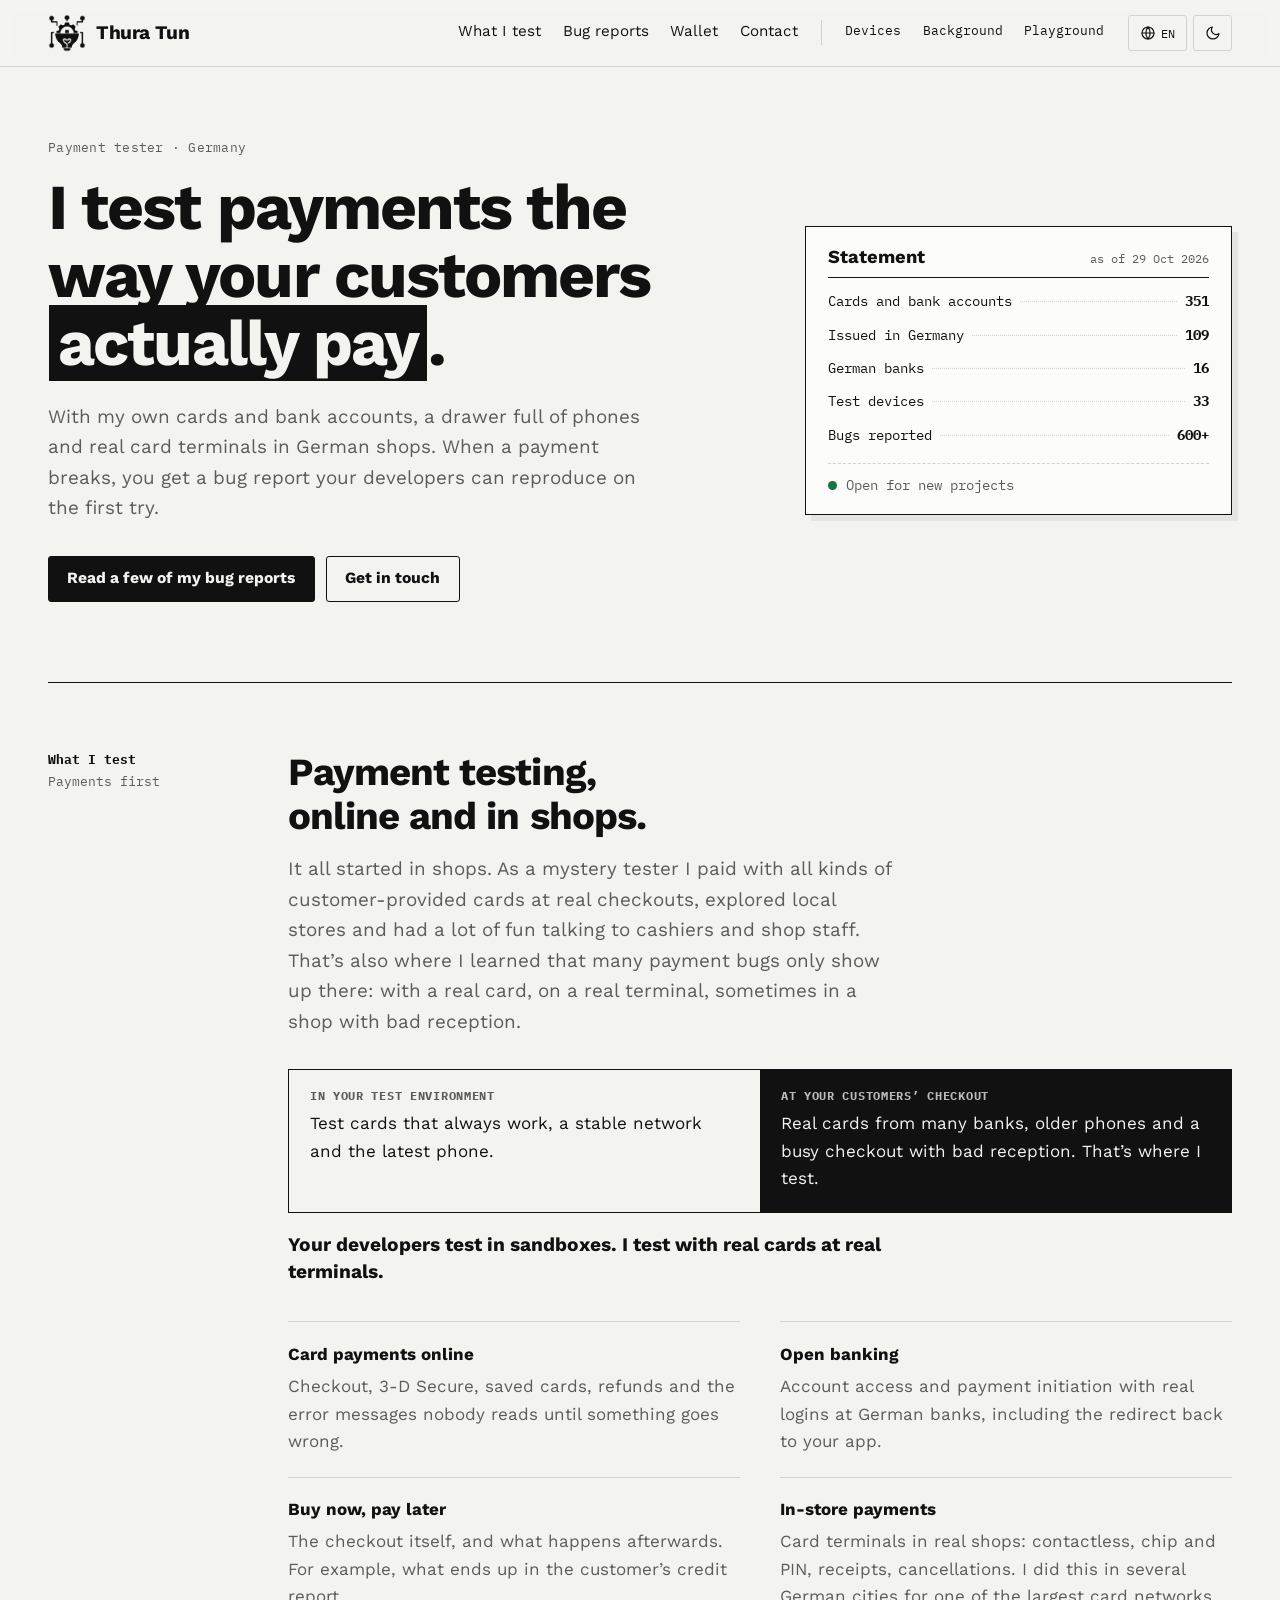
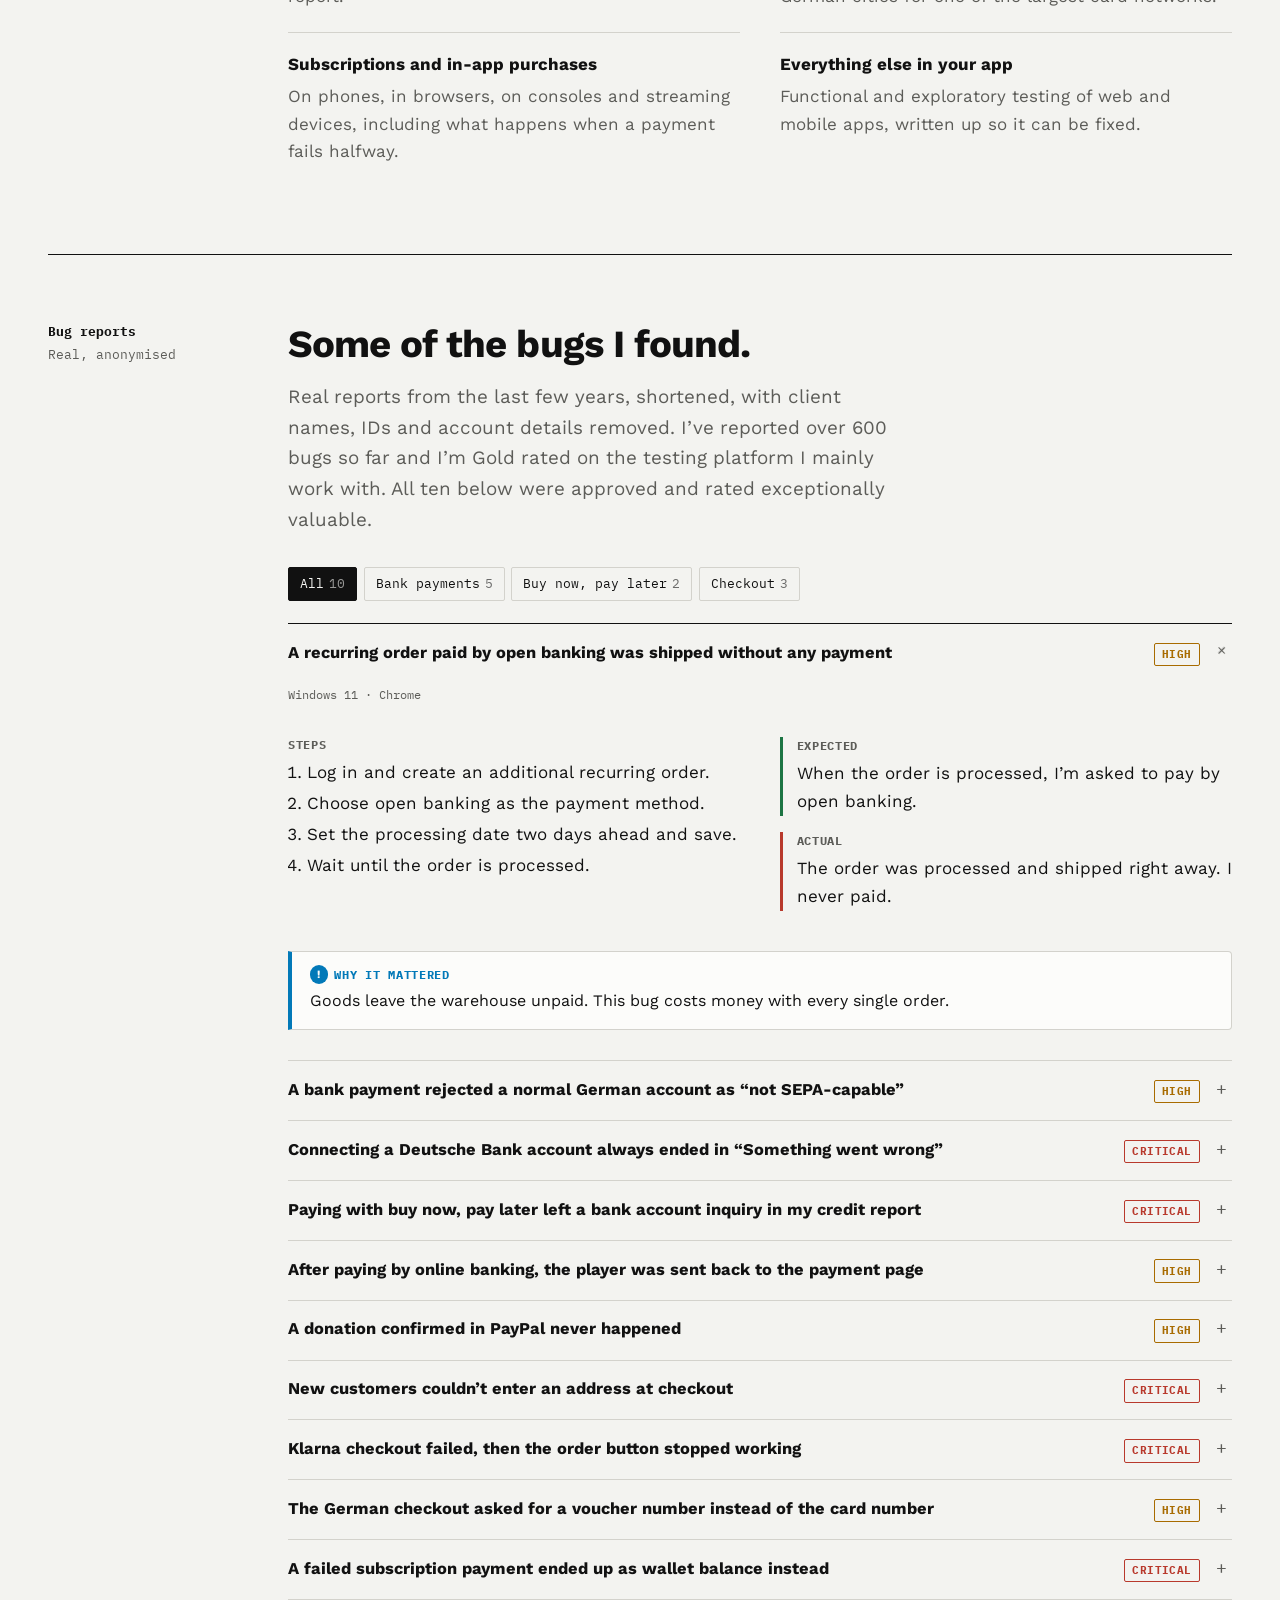
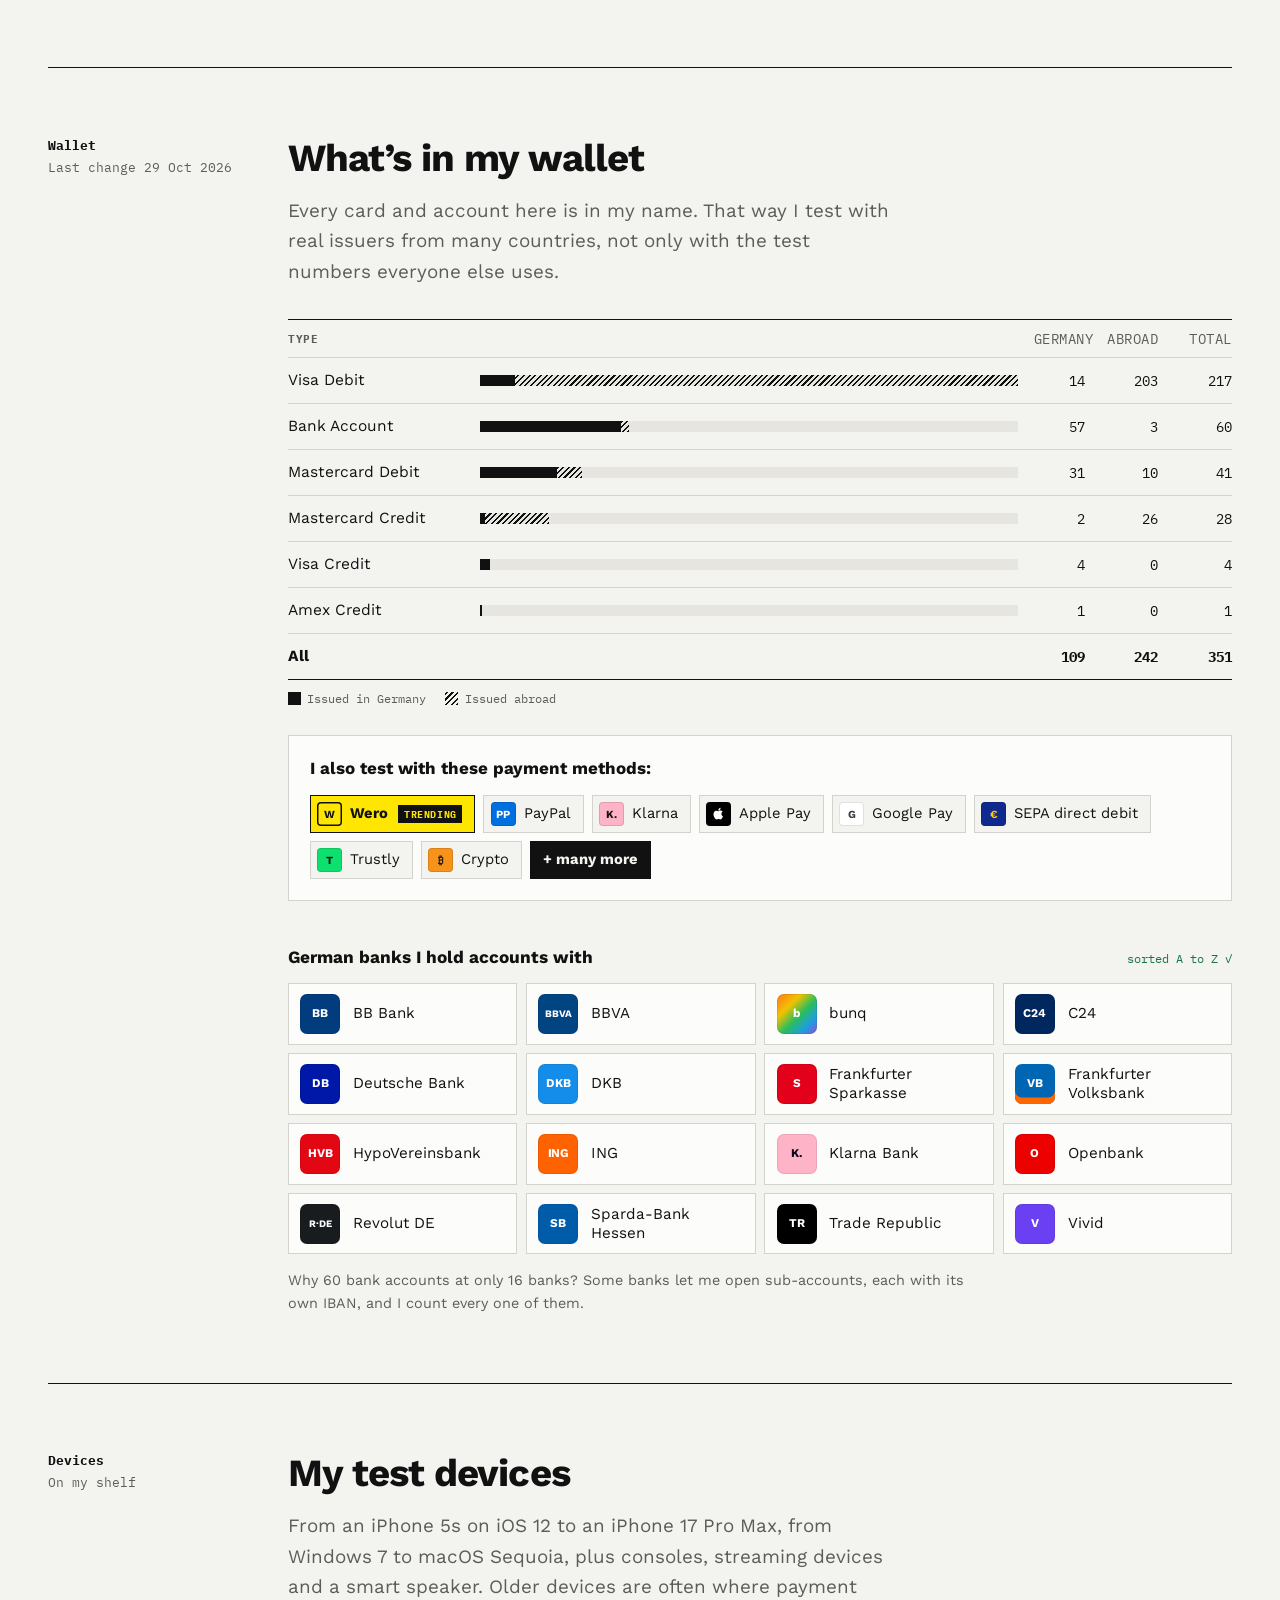
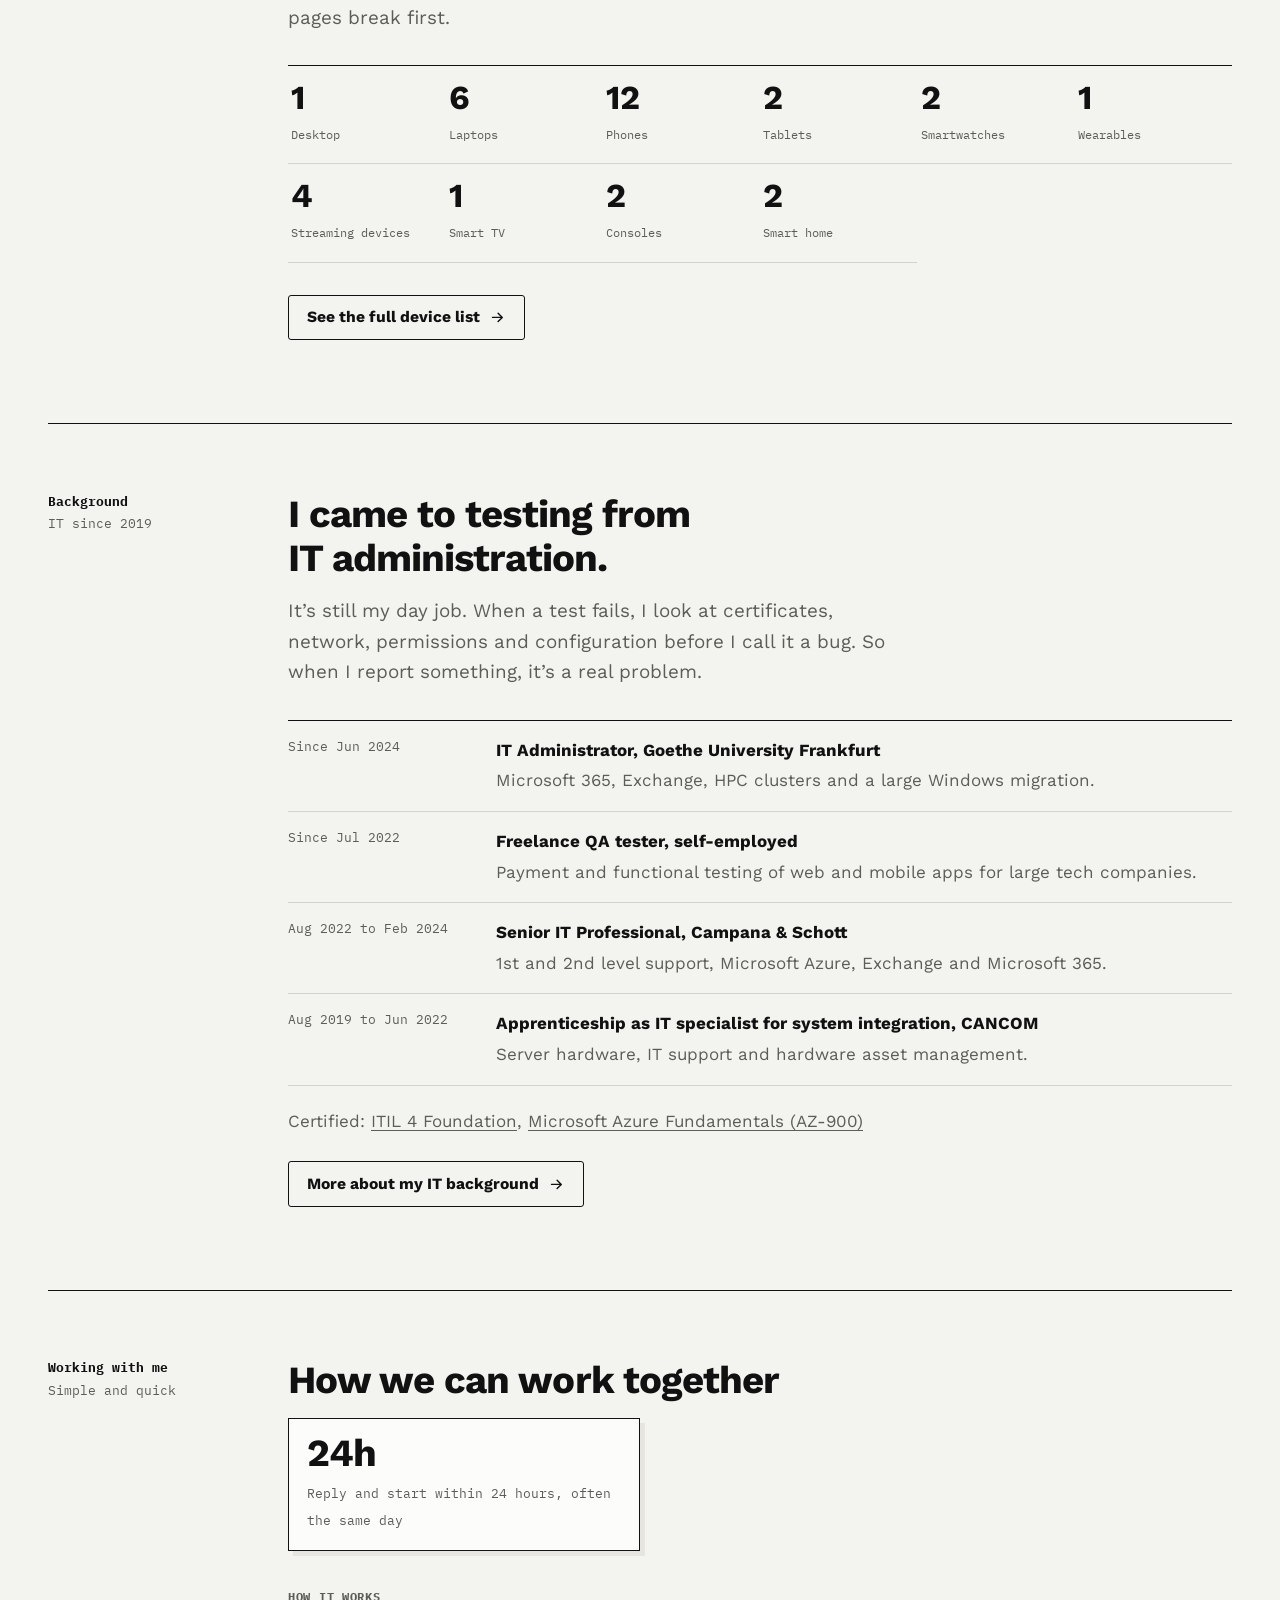
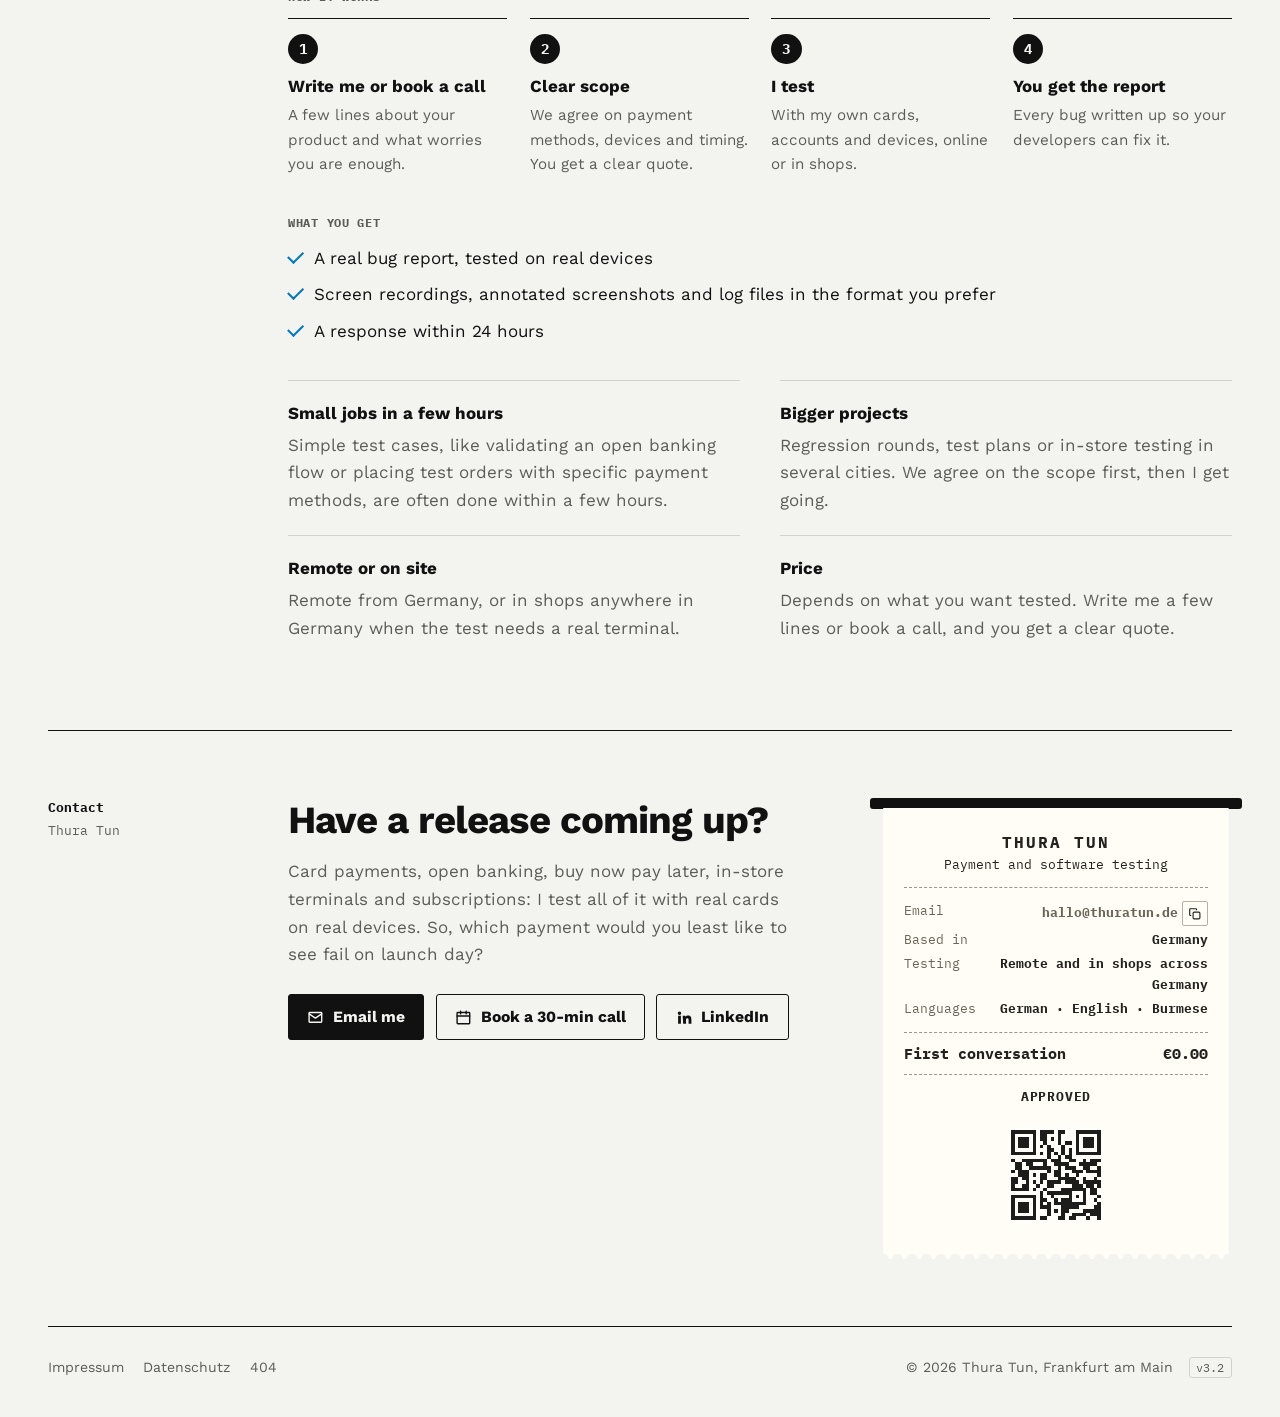
==== commit 81d0d51f: "v3.2" ====
--- a/index.html
+++ b/index.html
@@ -15,12 +15,12 @@
 <meta property="og:url" content="https://thuratun.de/">
 <meta property="og:title" content="Thura Tun | Payment Tester in Germany (Frankfurt)">
 <meta property="og:description" content="Freelance payment tester in Frankfurt, Germany. Online, open banking, BNPL and in-store payment testing with 350+ own cards and bank accounts and 30+ devices.">
-<meta property="og:image" content="https://thuratun.de/og-image.png?v=8">
+<meta property="og:image" content="https://thuratun.de/og-image.png?v=9">
 <meta property="og:image:width" content="1200">
 <meta property="og:image:height" content="630">
 <meta property="og:image:alt" content="Thura Tun, payment tester in Frankfurt">
 <meta name="twitter:card" content="summary_large_image">
-<meta name="twitter:image" content="https://thuratun.de/og-image.png?v=8">
+<meta name="twitter:image" content="https://thuratun.de/og-image.png?v=9">
 <meta property="og:locale" content="en_GB">
 <meta property="og:locale:alternate" content="de_DE">
 <script type="application/ld+json">{"@context": "https://schema.org", "@type": "ProfessionalService", "name": "Thura Tun, Payment Tester", "description": "Freelance payment tester in Frankfurt, Germany. Online, open banking, BNPL and in-store payment testing with 350+ own cards and bank accounts and 30+ devices.", "url": "https://thuratun.de/", "address": {"@type": "PostalAddress", "addressLocality": "Frankfurt am Main", "addressRegion": "Hessen", "addressCountry": "DE"}, "areaServed": {"@type": "Country", "name": "Germany"}, "serviceType": ["Payment testing", "Open banking testing", "In-store payment testing", "Mobile app testing", "Web testing"], "founder": {"@type": "Person", "name": "Thura Tun", "jobTitle": "Payment Tester", "url": "https://thuratun.de/", "sameAs": ["https://www.linkedin.com/in/tunthura/"], "knowsLanguage": ["de", "en", "my"], "hasCredential": [{"@type": "EducationalOccupationalCredential", "name": "ITIL 4 Foundation"}, {"@type": "EducationalOccupationalCredential", "name": "Microsoft Certified: Azure Fundamentals (AZ-900)", "url": "https://www.credly.com/badges/9dc0fa04-e932-4269-af0b-c82157c03073"}]}}</script>
@@ -67,10 +67,10 @@
 p{margin:0 0 1rem}
 .lead{font-size:1.18rem;color:var(--muted);max-width:38rem}
 .kick{font:500 .8rem/1.4 var(--mono);color:var(--muted);letter-spacing:.02em;margin:0 0 1.1rem}
-.mark{background:linear-gradient(transparent 58%,var(--hi) 58%,var(--hi) 90%,transparent 90%) no-repeat 0 0/0% 100%;transition:background-size .9s cubic-bezier(.7,0,.2,1) .35s;padding:0 .08em;margin:0 -.08em}
-.mark.on{background-size:100% 100%}
-:root[data-theme="dark"] .mark{background-image:linear-gradient(transparent 80%,var(--hi) 80%,var(--hi) 94%,transparent 94%)}
-@media (prefers-color-scheme:dark){:root:not([data-theme="light"]) .mark{background-image:linear-gradient(transparent 80%,var(--hi) 80%,var(--hi) 94%,transparent 94%)}}
+/* highlight: magnetic stripe, swiped in from the left like a card */
+.mark{background:linear-gradient(var(--ink),var(--ink)) no-repeat 0 0/0% 100%;padding:0 .14em;margin:0 .02em;-webkit-box-decoration-break:clone;box-decoration-break:clone;transition:background-size .7s cubic-bezier(.7,0,.2,1) .3s,color .2s linear .62s}
+.mark.on,html:not(.js) .mark{background-size:100% 100%;color:var(--bg)}
+.mark.done{transition:none}
 
 /* header */
 .hd{position:sticky;top:0;z-index:40;background:color-mix(in srgb,var(--bg) 92%,transparent);backdrop-filter:blur(6px);-webkit-backdrop-filter:blur(6px);border-bottom:1px solid var(--line)}
@@ -171,10 +171,10 @@
 @media (max-width:40rem){.ct .btns{flex-wrap:nowrap;gap:.45rem}.ct .btn{flex:1 1 auto;justify-content:center;padding:.72rem .6rem;font-size:.9rem;gap:.4rem}}
 
 /* footer */
-.ft{border-top:1.5px solid var(--ink);padding:1.8rem 0 2.4rem;display:flex;flex-wrap:wrap;justify-content:space-between;align-items:flex-end;gap:1.2rem;font-size:.88rem;color:var(--muted)}
-.ft-l{display:flex;align-items:flex-end;gap:1.1rem}
+.ft{border-top:1.5px solid var(--ink);padding:1.8rem 0 2.4rem;display:flex;flex-wrap:wrap;justify-content:space-between;align-items:center;gap:1.2rem;font-size:.88rem;color:var(--muted)}
+.ft-l{display:flex;align-items:center;gap:1rem;margin-left:auto}
 .ft-l .mk{color:var(--ink)}
-.ft nav{display:flex;flex-wrap:wrap;gap:1.2rem}
+.ft nav{display:flex;flex-wrap:wrap;align-items:center;gap:1.2rem}
 .ft a{text-decoration:none}
 .ft a:hover{text-decoration:underline;text-decoration-color:var(--hi);text-decoration-thickness:3px}
 
@@ -187,7 +187,9 @@
 
 @media (prefers-reduced-motion:reduce){*,*::before,*::after{animation-duration:.01ms!important;animation-delay:0s!important;transition-duration:.01ms!important;transition-delay:0s!important}}
 @media print{.hd,.tl,.ft nav{display:none}}
-/* hero */
+
+.ver{font:500 .72rem/1 var(--mono);color:var(--muted);border:1px solid var(--line);border-radius:3px;padding:.22rem .42rem}
+@media (max-width:40rem){.ft-l{margin-left:0}}/* hero */
 .hero{display:grid;grid-template-columns:minmax(0,1.3fr) minmax(0,.8fr);gap:4rem;align-items:center;padding:4.5rem 0 5rem}
 .hero h1{margin-bottom:1.5rem;max-width:44rem}
 .hero .lead{margin-bottom:2rem}
@@ -235,9 +237,10 @@
 .ea{border-left:3px solid var(--ok);padding:.05rem 0 .05rem .85rem;margin-bottom:1rem}
 .ea.bad{border-left-color:var(--bad)}
 .ea p{margin:0}
-.why{grid-column:1/-1;font:600 1.05rem/1.5 var(--sans);border-top:1px dashed var(--line);padding-top:1rem;margin:0}
+.why{grid-column:1/-1;font:400 1rem/1.55 var(--sans);color:var(--ink);background:var(--paper);border:1px solid var(--line);border-left:4px solid var(--acc);border-radius:0 4px 4px 0;padding:.85rem 1.1rem .95rem;margin:.3rem 0 0}
 :root[lang="my"] .why{font-family:var(--sans)}
-.why span{font:600 .72rem var(--mono);text-transform:uppercase;letter-spacing:.06em;color:var(--muted);display:block;margin-bottom:.3rem}
+.why span{font:600 .72rem var(--mono);text-transform:uppercase;letter-spacing:.06em;color:var(--acc);display:flex;align-items:center;gap:.4rem;margin-bottom:.3rem}
+.why span:before{content:"!";display:inline-grid;place-items:center;width:1.15rem;height:1.15rem;border-radius:50%;background:var(--acc);color:var(--paper);font:700 .7rem var(--sans);letter-spacing:0}
 @media (max-width:52rem){
   .bug-q{grid-template-columns:minmax(0,1fr) 1rem;gap:.4rem .8rem}
   .bug .tag{grid-column:1;grid-row:1;justify-self:start}.bug-i{grid-column:2;grid-row:1/3;align-self:center}
@@ -300,6 +303,35 @@
 @keyframes hot{0%,70%{opacity:1}80%{opacity:.35}90%{opacity:1}}
 
 .wk{grid-template-columns:1fr 1fr}
+
+/* the gap: test environment vs real checkout */
+.gap{display:grid;grid-template-columns:1fr 1fr;gap:0;margin:0 0 1.1rem;border:1.5px solid var(--ink)}
+.gap>div{padding:1.1rem 1.3rem 1.2rem}
+.gap b{display:block;font:600 .74rem var(--mono);text-transform:uppercase;letter-spacing:.06em;margin-bottom:.45rem;color:var(--muted)}
+.gap p{margin:0}
+.gap .gap-me{background:var(--ink);color:var(--bg)}
+.gap .gap-me b{color:var(--bg);opacity:.75}
+.gap-l{font:700 1.2rem/1.45 var(--sans);margin:0 0 2.2rem;max-width:40rem}
+@media (max-width:40rem){.gap{grid-template-columns:1fr}}
+
+/* working with me */
+.prom{display:grid;grid-template-columns:1fr;margin:.4rem 0 2.4rem;max-width:22rem}
+.prom>div{background:var(--paper);border:1.5px solid var(--ink);box-shadow:5px 5px 0 var(--line2);padding:.9rem 1.1rem 1rem}
+.prom b{display:block;font:700 2.4rem/1 var(--sans);letter-spacing:-.02em;margin-bottom:.4rem}
+.prom span{font:500 .82rem/1.4 var(--mono);color:var(--muted)}
+.sub-h{font:600 .74rem var(--mono);text-transform:uppercase;letter-spacing:.06em;color:var(--muted);margin:0 0 .9rem}
+.steps{list-style:none;margin:0 0 2.4rem;padding:0;display:grid;grid-template-columns:repeat(4,minmax(0,1fr));gap:1.4rem;counter-reset:st}
+.steps li{counter-increment:st;border-top:1.5px solid var(--ink);padding-top:.9rem}
+.steps li:before{content:counter(st);display:grid;place-items:center;width:1.9rem;height:1.9rem;border-radius:50%;background:var(--ink);color:var(--bg);font:700 .85rem var(--mono);margin-bottom:.7rem}
+.steps b{display:block;font-weight:700;line-height:1.35;margin-bottom:.3rem}
+.steps p{margin:0;color:var(--muted);font-size:.95rem}
+.get{list-style:none;margin:0 0 2.2rem;padding:0;display:grid;gap:.55rem}
+.get li{display:flex;gap:.7rem;align-items:baseline}
+.get li:before{content:"";flex:none;width:.95rem;height:.55rem;border-left:2.5px solid var(--acc);border-bottom:2.5px solid var(--acc);transform:translateY(-.25rem) rotate(-45deg)}
+#work .btns{margin-top:2rem}
+@media (max-width:60rem){.steps{grid-template-columns:1fr 1fr}}
+@media (max-width:40rem){.steps{grid-template-columns:1fr}.prom{max-width:none}.prom b{font-size:2rem}}
+@media (max-width:40rem){.svc.wk{grid-template-columns:1fr}}
 </style>
 <script>(function(d){d.className+=' js';try{var t=localStorage.getItem('theme');if(t)d.dataset.theme=t}catch(e){}})(document.documentElement)</script>
 </head>
@@ -308,7 +340,7 @@
 <header class="hd" id="hd">
   <div class="w hd-in">
     <a class="wm" href="#top"><span class="mk mk-i" aria-hidden="true"></span><span class="wm-n">Thura Tun</span></a>
-    <nav class="nv" id="nv" aria-label="Main"><a href="#services" data-i18n="n.what">What I test</a><a href="#bugs" data-i18n="n.bugs">Bug reports</a><a href="#wallet" data-i18n="n.wallet">Wallet</a><a href="#contact" data-i18n="n.ct">Contact</a><span class="sep" aria-hidden="true"></span><a href="devices.html" data-page="devices.html" class="pg" data-i18n="n.dev">Devices</a><a href="it-admin.html" data-page="it-admin.html" class="pg" data-i18n="n.bg">Background</a><a href="play.html" data-page="play.html" class="pg" data-i18n="n.play">Playground</a></nav>
+    <nav class="nv" id="nv" aria-label="Main"><a href="#services" data-i18n="n.what">What I test</a><a href="#bugs" data-i18n="n.bugs">Bug reports</a><a href="#wallet" data-i18n="n.wallet">Wallet</a><a href="#contact" data-i18n="n.ct">Contact</a><span class="sep" aria-hidden="true"></span><a href="devices" data-page="devices.html" class="pg" data-i18n="n.dev">Devices</a><a href="it-admin" data-page="it-admin.html" class="pg" data-i18n="n.bg">Background</a><a href="play" data-page="play.html" class="pg" data-i18n="n.play">Playground</a></nav>
     <div class="tl">
       <div class="lsel"><button class="tb" id="lang" type="button" aria-haspopup="true" aria-expanded="false" data-aria="langA"><svg viewBox="0 0 24 24" fill="none" stroke="currentColor" stroke-width="1.8" stroke-linecap="round" stroke-linejoin="round" aria-hidden="true"><circle cx="12" cy="12" r="9"/><path d="M3 12h18M12 3a14 14 0 0 1 0 18M12 3a14 14 0 0 0 0 18"/></svg><span id="lcur">EN</span></button><div class="lmenu" id="lmenu" role="menu" hidden><button type="button" role="menuitemradio" data-l="en" lang="en">English</button><button type="button" role="menuitemradio" data-l="de" lang="de">Deutsch</button><button type="button" role="menuitemradio" data-l="my" lang="my">မြန်မာ</button></div></div>
       <button class="tb" id="theme" type="button" data-aria="themeA"><svg class="moon" viewBox="0 0 24 24" fill="none" stroke="currentColor" stroke-width="1.8" stroke-linecap="round" stroke-linejoin="round" aria-hidden="true"><path d="M21 12.8A9 9 0 1 1 11.2 3a7 7 0 0 0 9.8 9.8z"/></svg><svg class="sun" viewBox="0 0 24 24" fill="none" stroke="currentColor" stroke-width="1.8" stroke-linecap="round" stroke-linejoin="round" aria-hidden="true"><circle cx="12" cy="12" r="4"/><path d="M12 2v2M12 20v2M4.9 4.9l1.4 1.4M17.7 17.7l1.4 1.4M2 12h2M20 12h2M4.9 19.1l1.4-1.4M17.7 6.3l1.4-1.4"/></svg></button>
@@ -340,13 +372,18 @@
       <div class="sec-l"><div><b data-i18n="s1.l">What I test</b><span data-i18n="s1.n">Payments first</span></div></div>
       <div>
         <h2 data-i18n="s1.h">Payment testing, online and in shops.</h2>
-        <p class="lead" data-i18n="s1.p">It all started in shops. As a mystery tester I paid with all kinds of customer-provided cards at real checkouts, explored local stores and had a lot of fun talking to people at the till. That’s also where I learned that many payment bugs only show up there: with a real card, on a real terminal, sometimes in a shop with bad reception.</p>
+        <p class="lead" data-i18n="s1.p">It all started in shops. As a mystery tester I paid with all kinds of customer-provided cards at real checkouts, explored local stores and had a lot of fun talking to cashiers and shop staff. That’s also where I learned that many payment bugs only show up there: with a real card, on a real terminal, sometimes in a shop with bad reception.</p>
+        <div class="gap">
+          <div><b data-i18n="g1.h">In your test environment</b><p data-i18n="g1.p">Test cards that always work, a stable network and the latest phone.</p></div>
+          <div class="gap-me"><b data-i18n="g2.h">At your customers’ checkout</b><p data-i18n="g2.p">Real cards from many banks, older phones and a busy checkout with bad reception. That’s where I test.</p></div>
+        </div>
+        <p class="gap-l" data-i18n="g.l">Your developers test in sandboxes. I test with real cards at real terminals.</p>
         <dl class="svc">
           <div><dt data-i18n="sv1.h">Card payments online</dt><dd data-i18n="sv1.p">Checkout, 3-D Secure, saved cards, refunds and the error messages nobody reads until something goes wrong.</dd></div>
           <div><dt data-i18n="sv2.h">Open banking</dt><dd data-i18n="sv2.p">Account access and payment initiation with real logins at German banks, including the redirect back to your app.</dd></div>
           <div><dt data-i18n="sv3.h">Buy now, pay later</dt><dd data-i18n="sv3.p">The checkout itself, and what happens afterwards. For example, what ends up in the customer’s credit report.</dd></div>
           <div><dt data-i18n="sv4.h">In-store payments</dt><dd data-i18n="sv4.p">Card terminals in real shops: contactless, chip and PIN, receipts, cancellations. I did this in several German cities for one of the largest card networks.</dd></div>
-          <div><dt data-i18n="sv5.h">Subscriptions and in-app purchases</dt><dd data-i18n="sv5.p">On phones, in browsers, on consoles and TV sticks, including what happens when a payment fails halfway.</dd></div>
+          <div><dt data-i18n="sv5.h">Subscriptions and in-app purchases</dt><dd data-i18n="sv5.p">On phones, in browsers, on consoles and streaming devices, including what happens when a payment fails halfway.</dd></div>
           <div><dt data-i18n="sv6.h">Everything else in your app</dt><dd data-i18n="sv6.p">Functional and exploratory testing of web and mobile apps, written up so it can be fixed.</dd></div>
         </dl>
       </div>
@@ -379,9 +416,9 @@
       <div class="sec-l"><div><b data-i18n="s4.l">Devices</b><span data-i18n="s4.n">On my shelf</span></div></div>
       <div>
         <h2 id="dvH" data-i18n="s4.h">My test devices</h2>
-        <p class="lead" data-i18n="s4.p">From an iPhone 5s on iOS 12 to an iPhone 17 Pro Max, from Windows 7 to macOS Sequoia, plus consoles, TV sticks and a smart speaker. Older devices are often where payment pages break first.</p>
+        <p class="lead" data-i18n="s4.p">From an iPhone 5s on iOS 12 to an iPhone 17 Pro Max, from Windows 7 to macOS Sequoia, plus consoles, streaming devices and a smart speaker. Older devices are often where payment pages break first.</p>
         <ul class="dsum" id="dsum"></ul>
-        <p><a class="btn" href="devices.html" data-page="devices.html"><span data-i18n="s4.b">See the full device list</span><svg viewBox="0 0 24 24" fill="none" stroke="currentColor" stroke-width="2" stroke-linecap="round" stroke-linejoin="round" aria-hidden="true"><path d="M5 12h14M13 6l6 6-6 6"/></svg></a></p>
+        <p><a class="btn" href="devices" data-page="devices.html"><span data-i18n="s4.b">See the full device list</span><svg viewBox="0 0 24 24" fill="none" stroke="currentColor" stroke-width="2" stroke-linecap="round" stroke-linejoin="round" aria-hidden="true"><path d="M5 12h14M13 6l6 6-6 6"/></svg></a></p>
       </div>
     </section>
 
@@ -397,7 +434,7 @@
           <li><span class="tl-d" data-i18n="t4.d">Aug 2019 to Jun 2022</span><div><b data-i18n="t4.h">Apprenticeship as IT specialist for system integration, CANCOM</b><p data-i18n="t4.p">Server hardware, IT support and hardware asset management.</p></div></li>
         </ol>
         <p class="certs"><span data-i18n="s5.c">Certified:</span> <a href="itil4-certificate.pdf" target="_blank" rel="noopener">ITIL 4 Foundation</a>, <a href="https://www.credly.com/badges/9dc0fa04-e932-4269-af0b-c82157c03073" target="_blank" rel="noopener">Microsoft Azure Fundamentals (AZ-900)</a></p>
-        <p><a class="btn" href="it-admin.html" data-page="it-admin.html"><span data-i18n="s5.b">More about my IT background</span><svg viewBox="0 0 24 24" fill="none" stroke="currentColor" stroke-width="2" stroke-linecap="round" stroke-linejoin="round" aria-hidden="true"><path d="M5 12h14M13 6l6 6-6 6"/></svg></a></p>
+        <p><a class="btn" href="it-admin" data-page="it-admin.html"><span data-i18n="s5.b">More about my IT background</span><svg viewBox="0 0 24 24" fill="none" stroke="currentColor" stroke-width="2" stroke-linecap="round" stroke-linejoin="round" aria-hidden="true"><path d="M5 12h14M13 6l6 6-6 6"/></svg></a></p>
       </div>
     </section>
 
@@ -405,12 +442,27 @@
       <div class="sec-l"><div><b data-i18n="w.l">Working with me</b><span data-i18n="w.n">Simple and quick</span></div></div>
       <div>
         <h2 data-i18n="w.h">How we can work together</h2>
+        <div class="prom">
+          <div><b>24h</b><span data-i18n="p1">Reply and start within 24 hours, often the same day</span></div>
+        </div>
+        <h3 class="sub-h" data-i18n="w.st">How it works</h3>
+        <ol class="steps">
+          <li><b data-i18n="st1.h">Write me or book a call</b><p data-i18n="st1.p">A few lines about your product and what worries you are enough.</p></li>
+          <li><b data-i18n="st2.h">Clear scope</b><p data-i18n="st2.p">We agree on payment methods, devices and timing. You get a clear quote.</p></li>
+          <li><b data-i18n="st3.h">I test</b><p data-i18n="st3.p">With my own cards, accounts and devices, online or in shops.</p></li>
+          <li><b data-i18n="st4.h">You get the report</b><p data-i18n="st4.p">Every bug written up so your developers can fix it.</p></li>
+        </ol>
+        <h3 class="sub-h" data-i18n="w.get">What you get</h3>
+        <ul class="get">
+          <li data-i18n="get1">A real bug report, tested on real devices</li>
+          <li data-i18n="get2">Screen recordings, annotated screenshots and log files in the format you prefer</li>
+          <li data-i18n="get3">A response within 24 hours</li>
+        </ul>
         <dl class="svc wk">
-          <div><dt data-i18n="w1.h">Start within 24 hours</dt><dd data-i18n="w1.p">Most of the time I can start the same day or the next.</dd></div>
           <div><dt data-i18n="w2.h">Small jobs in a few hours</dt><dd data-i18n="w2.p">Simple test cases, like validating an open banking flow or placing test orders with specific payment methods, are often done within a few hours.</dd></div>
           <div><dt data-i18n="w3.h">Bigger projects</dt><dd data-i18n="w3.p">Regression rounds, test plans or in-store testing in several cities. We agree on the scope first, then I get going.</dd></div>
           <div><dt data-i18n="w4.h">Remote or on site</dt><dd data-i18n="w4.p">Remote from Germany, or in shops anywhere in Germany when the test needs a real terminal.</dd></div>
-          <div><dt data-i18n="w5.h">Price</dt><dd data-i18n="w5.p">Depends on what you want tested. Write me a few lines first, we schedule a short call, and you get a clear quote.</dd></div>
+          <div><dt data-i18n="w5.h">Price</dt><dd data-i18n="w5.p">Depends on what you want tested. Write me a few lines or book a call, and you get a clear quote.</dd></div>
         </dl>
       </div>
     </section>
@@ -423,7 +475,7 @@
           <p data-i18n="ct.p">Card payments, open banking, buy now pay later, in-store terminals and subscriptions: I test all of it with real cards on real devices. So, which payment would you least like to see fail on launch day?</p>
           <div class="btns">
             <a class="btn primary" data-em="ed.nutaruht@ollah" data-keep href="#"><svg viewBox="0 0 24 24" fill="none" stroke="currentColor" stroke-width="2" stroke-linecap="round" stroke-linejoin="round" aria-hidden="true"><rect x="3" y="5" width="18" height="14" rx="1"/><path d="m3 7 9 6 9-6"/></svg><span data-i18n="ct.mail">Email me</span></a>
-            <a class="btn" href="cv.pdf" data-href-en="cv.pdf" data-href-de="cv-de.pdf" target="_blank" rel="noopener"><svg viewBox="0 0 24 24" fill="none" stroke="currentColor" stroke-width="2" stroke-linecap="round" stroke-linejoin="round" aria-hidden="true"><path d="M14 3H7a2 2 0 0 0-2 2v14a2 2 0 0 0 2 2h10a2 2 0 0 0 2-2V8z"/><path d="M14 3v5h5M9 13h6M9 17h6"/></svg><span data-i18n="ct.cv">CV</span></a>
+            <a class="btn" href="https://calendar.app.google/HuX3KkZ1Y64eFAcQ6" target="_blank" rel="noopener"><svg viewBox="0 0 24 24" fill="none" stroke="currentColor" stroke-width="2" stroke-linecap="round" stroke-linejoin="round" aria-hidden="true"><rect x="3" y="5" width="18" height="16" rx="1"/><path d="M3 10h18M8 3v4M16 3v4"/></svg><span data-i18n="ct.book">Book a 30-min call</span></a>
             <a class="btn" href="https://www.linkedin.com/in/tunthura/" rel="noopener"><svg viewBox="0 0 24 24" fill="currentColor" aria-hidden="true"><path d="M4.98 3.5a2.5 2.5 0 1 1 0 5 2.5 2.5 0 0 1 0-5zM3 9.75h4v11.5H3zM9.5 9.75h3.8v1.6h.05c.55-1 1.9-1.95 3.85-1.95 4.05 0 4.8 2.65 4.8 6.1v5.75h-4v-5.1c0-1.2 0-2.8-1.7-2.8s-2 1.35-2 2.7v5.2h-4z"/></svg>LinkedIn</a>
           </div>
         </div>
@@ -446,28 +498,29 @@
 </main>
   <div class="w">
     <footer class="ft">
-      <div class="ft-l"><span class="mk mk-f" role="img" aria-label="Thura the Tester logo"></span><span data-i18n="ft.c">© 2026 Thura Tun, Frankfurt am Main</span></div>
-      <nav aria-label="Footer"><a href="impressum.html" data-page="impressum.html">Impressum</a><a href="datenschutz.html" data-page="datenschutz.html">Datenschutz</a></nav>
+      <nav aria-label="Footer"><a href="impressum" data-page="impressum.html">Impressum</a><a href="datenschutz" data-page="datenschutz.html">Datenschutz</a><a href="404" data-page="404.html">404</a></nav>
+      <div class="ft-l"><span data-i18n="ft.c">© 2026 Thura Tun, Frankfurt am Main</span><span class="ver" title="Website version">v3.2</span></div>
     </footer>
   </div>
 <script>
 (function(){
-var PL={lang:'en',en:'index.html',de:'de/index.html'};
+var PL={lang:'en',en:'./',de:'de/'};
   /* ---------- homepage texts (English is in the HTML) ---------- */
   var DE={
-    'w.l':'Zusammenarbeit','w.n':'Einfach und schnell','w.h':'So können wir zusammenarbeiten','w1.h':'Start innerhalb von 24 Stunden','w1.p':'Meistens kann ich am selben oder am nächsten Tag loslegen.','w2.h':'Kleine Aufträge in wenigen Stunden','w2.p':'Einfache Testfälle, etwa eine Open-Banking-Strecke prüfen oder Testbestellungen mit bestimmten Zahlungsmitteln aufgeben, sind oft in wenigen Stunden erledigt.','w3.h':'Größere Projekte','w3.p':'Regressionsrunden, Testpläne oder Tests im Laden in mehreren Städten. Wir klären zuerst den Umfang, dann lege ich los.','w4.h':'Remote oder vor Ort','w4.p':'Remote aus Deutschland, oder in Geschäften überall in Deutschland, wenn der Test ein echtes Terminal braucht.','w5.h':'Preis','w5.p':'Hängt davon ab, was Sie testen lassen möchten. Schreiben Sie mir ein paar Zeilen, wir vereinbaren ein kurzes Gespräch, und Sie bekommen ein klares Angebot.',
+    'g1.h':'In Ihrer Testumgebung','g1.p':'Testkarten, die immer funktionieren, ein stabiles Netz und das neueste Handy.','g2.h':'An der Kasse Ihrer Kunden','g2.p':'Echte Karten vieler Banken, ältere Handys und eine volle Kasse mit schlechtem Empfang. Genau dort teste ich.','g.l':'Ihre Entwickler testen in der Sandbox. Ich teste mit echten Karten an echten Terminals.','p1':'Antwort und Start innerhalb von 24 Stunden, oft noch am selben Tag','w.st':'So läuft es ab','st1.h':'Schreiben Sie mir oder buchen Sie ein Gespräch','st1.p':'Ein paar Zeilen zu Ihrem Produkt und dem, was Ihnen Sorgen macht, reichen.','st2.h':'Klarer Umfang','st2.p':'Wir legen Zahlungsarten, Geräte und Zeitplan fest. Sie bekommen ein klares Angebot.','st3.h':'Ich teste','st3.p':'Mit meinen eigenen Karten, Konten und Geräten, online oder im Laden.','st4.h':'Sie bekommen den Report','st4.p':'Jeder Bug so beschrieben, dass Ihre Entwickler ihn beheben können.','w.get':'Was Sie bekommen','get1':'Ein echter Bug-Report, getestet auf echten Geräten','get2':'Bildschirmaufnahmen, markierte Screenshots und Logdateien im gewünschten Format','get3':'Antwort innerhalb von 24 Stunden','w.mail':'Oder schreiben Sie mir',
+    'w.l':'Zusammenarbeit','w.n':'Einfach und schnell','w.h':'So können wir zusammenarbeiten','w1.h':'Start innerhalb von 24 Stunden','w1.p':'Meistens kann ich am selben oder am nächsten Tag loslegen.','w2.h':'Kleine Aufträge in wenigen Stunden','w2.p':'Einfache Testfälle, etwa eine Open-Banking-Strecke prüfen oder Testbestellungen mit bestimmten Zahlungsmitteln aufgeben, sind oft in wenigen Stunden erledigt.','w3.h':'Größere Projekte','w3.p':'Regressionsrunden, Testpläne oder Tests im Laden in mehreren Städten. Wir klären zuerst den Umfang, dann lege ich los.','w4.h':'Remote oder vor Ort','w4.p':'Remote aus Deutschland, oder in Geschäften überall in Deutschland, wenn der Test ein echtes Terminal braucht.','w5.h':'Preis','w5.p':'Hängt davon ab, was Sie testen lassen möchten. Schreiben Sie mir ein paar Zeilen oder buchen Sie ein Gespräch, und Sie bekommen ein klares Angebot.',
         'h.kick':'Payment-Tester · Deutschland',
         'h.h1':'Ich teste Zahlungen so, wie Ihre Kunden <span class="mark">wirklich bezahlen</span>.',
     'h.p':'Mit eigenen Karten und Bankkonten, einer Schublade voller Handys und echten Kartenterminals in deutschen Geschäften. Wenn eine Zahlung scheitert, bekommen Sie einen Bug-Report, den Ihre Entwickler beim ersten Versuch nachstellen können.',
     'h.b1':'Ein paar Bug-Reports lesen','h.b2':'Kontakt aufnehmen',
     'st.h':'Kontoauszug','st.asof':'Stand','st.r1':'Karten und Bankkonten','st.r2':'In Deutschland ausgegeben','st.r3':'Deutsche Banken','st.r4':'Testgeräte','st.r5':'Gemeldete Bugs','st.ft':'Offen für neue Projekte',
     's1.l':'Was ich teste','s1.n':'Zahlungen zuerst','s1.h':'Payment-Testing, online und im Laden.',
-    's1.p':'Angefangen hat alles im Laden. Als Mystery-Tester habe ich mit allen möglichen Kundenkarten an echten Kassen bezahlt, lokale Geschäfte erkundet und hatte viel Spaß dabei, mit den Leuten an der Kasse zu reden. Dort habe ich auch gelernt, dass viele Payment-Bugs nur genau da auftauchen: mit einer echten Karte, an einem echten Terminal, manchmal in einem Laden mit schlechtem Empfang.',
+    's1.p':'Angefangen hat alles im Laden. Als Mystery-Tester habe ich mit allen möglichen Kundenkarten an echten Kassen bezahlt, lokale Geschäfte erkundet und hatte viel Spaß dabei, mit dem Personal an der Kasse und im Laden zu reden. Dort habe ich auch gelernt, dass viele Payment-Bugs nur genau da auftauchen: mit einer echten Karte, an einem echten Terminal, manchmal in einem Laden mit schlechtem Empfang.',
     'sv1.h':'Kartenzahlungen online','sv1.p':'Checkout, 3-D Secure, gespeicherte Karten, Erstattungen und die Fehlermeldungen, die niemand liest, bis etwas schiefgeht.',
     'sv2.h':'Open Banking','sv2.p':'Kontozugriff und Zahlungsauslösung mit echten Logins bei deutschen Banken, inklusive der Weiterleitung zurück in Ihre App.',
     'sv3.h':'Buy now, pay later','sv3.p':'Der Checkout selbst und was danach passiert. Zum Beispiel, was in der Bonitätsauskunft des Kunden landet.',
     'sv4.h':'Zahlungen im Geschäft','sv4.p':'Kartenterminals in echten Läden: kontaktlos, Chip und PIN, Belege, Stornos. Das habe ich in mehreren deutschen Städten für eines der größten Kartennetzwerke gemacht.',
-    'sv5.h':'Abos und In-App-Käufe','sv5.p':'Auf Handys, im Browser, auf Konsolen und TV-Sticks, auch wenn eine Zahlung mittendrin abbricht.',
+    'sv5.h':'Abos und In-App-Käufe','sv5.p':'Auf Handys, im Browser, auf Konsolen und Streaming-Geräten, auch wenn eine Zahlung mittendrin abbricht.',
     'sv6.h':'Alles andere in Ihrer App','sv6.p':'Funktionale und explorative Tests von Web- und Mobile-Apps, so dokumentiert, dass man es beheben kann.',
     's2.l':'Bug-Reports','s2.n':'Echt, anonymisiert','s2.h':'Ein paar Bugs, die ich gefunden habe.',
     's2.p':'Echte Reports aus den letzten Jahren, gekürzt, ohne Kundennamen, IDs und Kontodaten. Bisher habe ich über 600 Bugs gemeldet und bin auf der Testplattform, auf der ich hauptsächlich arbeite, mit Gold bewertet. Alle zehn hier wurden angenommen und als außergewöhnlich wertvoll bewertet.',
@@ -475,7 +528,7 @@
     's3.p':'Jede Karte und jedes Konto hier läuft auf meinen Namen. So teste ich mit echten Herausgebern aus vielen Ländern und nicht nur mit den Testnummern, die alle anderen auch benutzen.',
     's3.also':'Außerdem teste ich mit diesen Zahlungsarten:','s3.bh':'Deutsche Banken, bei denen ich ein Konto habe',
     's4.l':'Geräte','s4.n':'In meinem Regal','s4.h':'Meine Testgeräte',
-    's4.p':'Vom iPhone 5s mit iOS 12 bis zum iPhone 17 Pro Max, von Windows 7 bis macOS Sequoia, dazu Konsolen, TV-Sticks und ein smarter Lautsprecher. Auf älteren Geräten gehen Zahlungsseiten oft zuerst kaputt.',
+    's4.p':'Vom iPhone 5s mit iOS 12 bis zum iPhone 17 Pro Max, von Windows 7 bis macOS Sequoia, dazu Konsolen, Streaming-Geräte und ein smarter Lautsprecher. Auf älteren Geräten gehen Zahlungsseiten oft zuerst kaputt.',
     's4.b':'Alle Geräte ansehen',
     's5.l':'Werdegang','s5.n':'IT seit 2019','s5.h':'Ich bin über die IT-Administration zum Testen gekommen.',
     's5.p':'Das ist bis heute mein Hauptjob. Wenn ein Test scheitert, prüfe ich Zertifikate, Netzwerk, Berechtigungen und Konfiguration, bevor ich es einen Bug nenne. Was ich melde, ist also ein echtes Problem.',
@@ -487,19 +540,20 @@
     'ct.h':'Steht ein Release an?','ct.p':'Kartenzahlungen, Open Banking, Buy now, pay later, Terminals im Laden und Abos: Ich teste all das mit echten Karten auf echten Geräten. Also, welche Zahlung soll am Launch-Tag auf keinen Fall scheitern?'
   };
   var MY={
-    'w.l':'အတူလုပ်ဆောင်ခြင်း','w.n':'ရိုးရှင်းပြီး မြန်ဆန်','w.h':'ဘယ်လို အတူလုပ်နိုင်မလဲ','w1.h':'24 နာရီအတွင်း စတင်နိုင်','w1.p':'အများအားဖြင့် တစ်နေ့တည်း ဒါမှမဟုတ် နောက်တစ်နေ့ စတင်နိုင်ပါတယ်။','w2.h':'အလုပ်သေးတွေကို နာရီပိုင်းအတွင်း','w2.p':'Open banking flow စစ်ဆေးခြင်း ဒါမှမဟုတ် သတ်မှတ်ထားတဲ့ ငွေပေးချေနည်းနဲ့ test order တင်ခြင်းလို ရိုးရှင်းတဲ့ test case တွေကို နာရီပိုင်းအတွင်း ပြီးစီးလေ့ရှိပါတယ်။','w3.h':'ပရောဂျက်ကြီးများ','w3.p':'Regression စမ်းသပ်မှု၊ test plan ဒါမှမဟုတ် မြို့အများအပြားက ဆိုင်တွေမှာ စမ်းသပ်ခြင်း။ အရင်ဆုံး scope ကို သဘောတူပြီးမှ စတင်ပါတယ်။','w4.h':'Remote ဒါမှမဟုတ် နေရာတိုင်း','w4.p':'ဂျာမနီကနေ remote၊ ဒါမှမဟုတ် တကယ့်ကတ်စက် လိုအပ်ရင် ဂျာမနီတစ်ဝှမ်းက ဆိုင်တွေမှာ။','w5.h':'စျေးနှုန်း','w5.p':'ဘာကို စမ်းသပ်ချင်လဲပေါ် မူတည်ပါတယ်။ အရင်ဆုံး စာနည်းနည်းရေးပို့ပါ၊ ဖုန်းခဏပြောပြီး စျေးနှုန်းအတိအကျ ပေးပါမယ်။',
+    'g1.h':'သင့် test environment မှာ','g1.p':'အမြဲအလုပ်လုပ်တဲ့ test card တွေ၊ တည်ငြိမ်တဲ့ network နဲ့ နောက်ဆုံးပေါ် ဖုန်း။','g2.h':'သင့်ဖောက်သည်တွေရဲ့ checkout မှာ','g2.p':'ဘဏ်အမျိုးမျိုးက တကယ့်ကတ်တွေ၊ ဖုန်းအဟောင်းတွေနဲ့ လိုင်းမကောင်းတဲ့ လူများတဲ့ ကောင်တာ။ အဲဒီမှာ စမ်းသပ်ပါတယ်။','g.l':'Developer တွေက sandbox ထဲမှာ စမ်းသပ်ပါတယ်။ ဒီမှာတော့ တကယ့်ကတ်တွေနဲ့ တကယ့် terminal တွေမှာ စမ်းသပ်ပါတယ်။','p1':'24 နာရီအတွင်း အကြောင်းပြန်ပြီး စတင်ပါတယ်၊ များသောအားဖြင့် တစ်နေ့တည်း','w.st':'လုပ်ဆောင်ပုံ','st1.h':'စာရေးပို့ပါ ဒါမှမဟုတ် call ချိန်းပါ','st1.p':'ထုတ်ကုန်အကြောင်းနဲ့ စိုးရိမ်တာတွေကို စာကြောင်းအနည်းငယ် ရေးရုံပါပဲ။','st2.h':'ပမာဏ ရှင်းရှင်း','st2.p':'Payment နည်းလမ်း၊ စက်ပစ္စည်းနဲ့ အချိန်ကို သဘောတူကြပါမယ်။ စျေးနှုန်းအတိအကျ ရပါမယ်။','st3.h':'စမ်းသပ်ခြင်း','st3.p':'ကိုယ်ပိုင် ကတ်၊ အကောင့်နဲ့ စက်ပစ္စည်းတွေနဲ့ online ဒါမှမဟုတ် ဆိုင်တွေမှာ။','st4.h':'Report ရယူခြင်း','st4.p':'Bug တိုင်းကို developer တွေ ပြင်နိုင်အောင် ရေးပေးပါတယ်။','w.get':'ရရှိမည့်အရာ','get1':'တကယ့်စက်တွေပေါ်မှာ စမ်းသပ်ထားတဲ့ တကယ့် bug report','get2':'Screen recording၊ အမှတ်အသားပါ screenshot နဲ့ လိုချင်တဲ့ format နဲ့ log file','get3':'24 နာရီအတွင်း အကြောင်းပြန်ချက်','w.mail':'ဒါမှမဟုတ် စာရေးပို့ပါ',
+    'w.l':'အတူလုပ်ဆောင်ခြင်း','w.n':'ရိုးရှင်းပြီး မြန်ဆန်','w.h':'ဘယ်လို အတူလုပ်နိုင်မလဲ','w1.h':'24 နာရီအတွင်း စတင်နိုင်','w1.p':'အများအားဖြင့် တစ်နေ့တည်း ဒါမှမဟုတ် နောက်တစ်နေ့ စတင်နိုင်ပါတယ်။','w2.h':'အလုပ်သေးတွေကို နာရီပိုင်းအတွင်း','w2.p':'Open banking flow စစ်ဆေးခြင်း ဒါမှမဟုတ် သတ်မှတ်ထားတဲ့ ငွေပေးချေနည်းနဲ့ test order တင်ခြင်းလို ရိုးရှင်းတဲ့ test case တွေကို နာရီပိုင်းအတွင်း ပြီးစီးလေ့ရှိပါတယ်။','w3.h':'ပရောဂျက်ကြီးများ','w3.p':'Regression စမ်းသပ်မှု၊ test plan ဒါမှမဟုတ် မြို့အများအပြားက ဆိုင်တွေမှာ စမ်းသပ်ခြင်း။ အရင်ဆုံး scope ကို သဘောတူပြီးမှ စတင်ပါတယ်။','w4.h':'Remote ဒါမှမဟုတ် နေရာတိုင်း','w4.p':'ဂျာမနီကနေ remote၊ ဒါမှမဟုတ် တကယ့်ကတ်စက် လိုအပ်ရင် ဂျာမနီတစ်ဝှမ်းက ဆိုင်တွေမှာ။','w5.h':'စျေးနှုန်း','w5.p':'ဘာကို စမ်းသပ်ချင်လဲပေါ် မူတည်ပါတယ်။ စာနည်းနည်းရေးပို့ပါ ဒါမှမဟုတ် call ချိန်းပါ၊ စျေးနှုန်းအတိအကျ ပေးပါမယ်။',
         'h.kick':'Payment tester · ဂျာမနီ',
         'h.h1':'ဖောက်သည်တွေ <span class="mark">တကယ်ငွေပေးချေသလို</span> payment တွေကို စမ်းသပ်ပါတယ်။',
     'h.p':'ကိုယ်ပိုင် ကတ်နဲ့ ဘဏ်အကောင့်တွေ၊ ဖုန်းအများကြီးနဲ့ ဂျာမနီက ဆိုင်တွေမှာရှိတဲ့ တကယ့်ကတ်စက်တွေနဲ့ စမ်းသပ်ပါတယ်။ ငွေပေးချေမှု ပျက်ရင် developer တွေ ပထမအကြိမ်မှာတင် ပြန်လုပ်ကြည့်နိုင်တဲ့ bug report ကို ရမှာပါ။',
     'h.b1':'Bug report အချို့ ဖတ်ရန်','h.b2':'ဆက်သွယ်ရန်',
     'st.h':'စာရင်းရှင်းတမ်း','st.asof':'ရက်စွဲ','st.r1':'ကတ်နဲ့ ဘဏ်အကောင့်','st.r2':'ဂျာမနီထုတ်','st.r3':'ဂျာမန်ဘဏ်','st.r4':'စမ်းသပ်စက်','st.r5':'Report လုပ်ခဲ့သော bug','st.ft':'ပရောဂျက်အသစ် လက်ခံနေပါတယ်',
     's1.l':'စမ်းသပ်သည့်အရာ','s1.n':'Payment ဦးစားပေး','s1.h':'Payment testing၊ အွန်လိုင်းနဲ့ ဆိုင်ထဲမှာ။',
-    's1.p':'အားလုံးက ဆိုင်တွေကနေ စခဲ့တာပါ။ Mystery tester အနေနဲ့ ဖောက်သည်ပေးတဲ့ ကတ်အမျိုးမျိုးနဲ့ တကယ့်ကောင်တာတွေမှာ ငွေချေခဲ့ပြီး ဒေသခံဆိုင်တွေကို လှည့်လည်ကာ ကောင်တာက လူတွေနဲ့ စကားပြောရတာ အရမ်းပျော်ခဲ့ပါတယ်။ Payment bug အများအပြားဟာ အဲဒီမှာပဲ ပေါ်လာတတ်တယ်ဆိုတာလည်း အဲဒီကနေ သိခဲ့ရပါတယ်: တကယ့်ကတ်၊ တကယ့်စက်၊ တခါတလေ ဖုန်းလိုင်းမကောင်းတဲ့ ဆိုင်ထဲမှာ။',
+    's1.p':'အားလုံးက ဆိုင်တွေကနေ စခဲ့တာပါ။ Mystery tester အနေနဲ့ ဖောက်သည်ပေးတဲ့ ကတ်အမျိုးမျိုးနဲ့ တကယ့်ကောင်တာတွေမှာ ငွေချေခဲ့ပြီး ဒေသခံဆိုင်တွေကို လှည့်လည်ကာ ငွေကိုင်တွေ၊ ဆိုင်ဝန်ထမ်းတွေနဲ့ စကားပြောရတာ အရမ်းပျော်ခဲ့ပါတယ်။ Payment bug အများအပြားဟာ အဲဒီမှာပဲ ပေါ်လာတတ်တယ်ဆိုတာလည်း အဲဒီကနေ သိခဲ့ရပါတယ်: တကယ့်ကတ်၊ တကယ့်စက်၊ တခါတလေ ဖုန်းလိုင်းမကောင်းတဲ့ ဆိုင်ထဲမှာ။',
     'sv1.h':'အွန်လိုင်း ကတ်ငွေပေးချေမှု','sv1.p':'Checkout၊ 3-D Secure၊ သိမ်းထားတဲ့ ကတ်၊ ငွေပြန်အမ်းခြင်းနဲ့ တစ်ခုခုမှားမှ လူတွေဖတ်ကြတဲ့ error message များ။',
     'sv2.h':'Open banking','sv2.p':'ဂျာမန်ဘဏ်တွေမှာ တကယ့် login နဲ့ အကောင့်ချိတ်ဆက်ခြင်း၊ ငွေလွှဲစတင်ခြင်း၊ app ဆီ ပြန်ရောက်တဲ့ redirect အပါအဝင်။',
     'sv3.h':'Buy now, pay later','sv3.p':'Checkout ကိုယ်တိုင်နဲ့ ပြီးနောက် ဖြစ်တာတွေ။ ဥပမာ ဖောက်သည်ရဲ့ credit report ထဲ ဘာရောက်သွားလဲ။',
     'sv4.h':'ဆိုင်တွင်း ငွေပေးချေမှု','sv4.p':'တကယ့်ဆိုင်တွေက ကတ်စက်များ: contactless၊ chip နဲ့ PIN၊ ပြေစာ၊ ပယ်ဖျက်ခြင်း။ ကမ္ဘာ့အကြီးဆုံး ကတ်ကွန်ရက်တစ်ခုအတွက် ဂျာမနီမြို့ အတော်များများမှာ လုပ်ခဲ့ပါတယ်။',
-    'sv5.h':'Subscription နဲ့ in-app ဝယ်ယူမှု','sv5.p':'ဖုန်း၊ browser၊ ဂိမ်းစက်နဲ့ TV stick တွေပေါ်မှာ၊ ငွေပေးချေမှု တစ်ဝက်မှာ ရပ်သွားရင် ဘာဖြစ်လဲ ဆိုတာအပါအဝင်။',
+    'sv5.h':'Subscription နဲ့ in-app ဝယ်ယူမှု','sv5.p':'ဖုန်း၊ browser၊ ဂိမ်းစက်နဲ့ Streaming စက် တွေပေါ်မှာ၊ ငွေပေးချေမှု တစ်ဝက်မှာ ရပ်သွားရင် ဘာဖြစ်လဲ ဆိုတာအပါအဝင်။',
     'sv6.h':'App ထဲက ကျန်တဲ့အရာအားလုံး','sv6.p':'Web နဲ့ mobile app တွေရဲ့ functional နဲ့ exploratory testing၊ ပြင်ဆင်နိုင်အောင် ရေးသားပေးပါတယ်။',
     's2.l':'Bug report များ','s2.n':'အစစ်၊ အမည်ဖျောက်ထား','s2.h':'ရှာတွေ့ခဲ့တဲ့ bug အချို့။',
     's2.p':'လွန်ခဲ့တဲ့ နှစ်အနည်းငယ်က တကယ့် report တွေကို client အမည်၊ ID နဲ့ အကောင့်အချက်အလက်တွေ ဖယ်ပြီး အတိုချုံ့ထားပါတယ်။ အခုထိ bug 600 ကျော် report လုပ်ခဲ့ပြီး အဓိကလုပ်တဲ့ testing platform မှာ Gold အဆင့် ရထားပါတယ်။ အောက်က report ဆယ်ခုလုံး approve ဖြစ်ပြီး exceptionally valuable အဆင့် ရခဲ့ပါတယ်။',
@@ -507,7 +561,7 @@
     's3.p':'ဒီမှာရှိတဲ့ ကတ်နဲ့ အကောင့်အားလုံး ကိုယ်ပိုင်နာမည်နဲ့ပါ။ ဒါကြောင့် လူတိုင်းသုံးတဲ့ test number တွေတင်မကဘဲ နိုင်ငံအများအပြားက တကယ့်ဘဏ်တွေရဲ့ ကတ်နဲ့ စမ်းနိုင်ပါတယ်။',
     's3.also':'ဒီ ငွေပေးချေနည်းတွေနဲ့လည်း စမ်းသပ်ပါတယ်:','s3.bh':'အကောင့်ရှိတဲ့ ဂျာမန်ဘဏ်များ',
     's4.l':'စက်ပစ္စည်းများ','s4.n':'စင်ပေါ်မှာ','s4.h':'စမ်းသပ်စက်များ',
-    's4.p':'iOS 12 သုံးတဲ့ iPhone 5s ကနေ iPhone 17 Pro Max အထိ၊ Windows 7 ကနေ macOS Sequoia အထိ၊ ဂိမ်းစက်၊ TV stick နဲ့ smart speaker တွေလည်း ပါပါတယ်။ Payment စာမျက်နှာတွေဟာ စက်အဟောင်းတွေမှာ အရင်ဆုံး ပျက်တတ်ပါတယ်။',
+    's4.p':'iOS 12 သုံးတဲ့ iPhone 5s ကနေ iPhone 17 Pro Max အထိ၊ Windows 7 ကနေ macOS Sequoia အထိ၊ ဂိမ်းစက်၊ Streaming စက် နဲ့ smart speaker တွေလည်း ပါပါတယ်။ Payment စာမျက်နှာတွေဟာ စက်အဟောင်းတွေမှာ အရင်ဆုံး ပျက်တတ်ပါတယ်။',
     's4.b':'စက်စာရင်း အပြည့်အစုံ',
     's5.l':'နောက်ခံ','s5.n':'2019 ကတည်းက IT','s5.h':'IT administration ကနေ testing ကို ရောက်လာခဲ့တာပါ။',
     's5.p':'ဒါက အခုထိ နေ့စဉ်အလုပ်ပါ။ Test တစ်ခု fail ဖြစ်ရင် bug လို့ မခေါ်ခင် certificate၊ network၊ permission နဲ့ configuration ကို အရင်စစ်ပါတယ်။ ဒါကြောင့် report လုပ်တာဟာ တကယ့်ပြဿနာပါ။',
@@ -655,7 +709,7 @@
   var CAT={
     'Desktop':{en:'Desktop',de:'Desktop',my:'Desktop ကွန်ပျူတာ',o:1},'Laptop':{en:'Laptops',de:'Laptops',my:'Laptop',o:2},'Mobile':{en:'Phones',de:'Smartphones',my:'ဖုန်း',o:3},
     'Tablet':{en:'Tablets',de:'Tablets',my:'Tablet',o:4},'Smartwatches':{en:'Smartwatches',de:'Smartwatches',my:'Smartwatch',o:5},'Wearables':{en:'Wearables',de:'Wearables',my:'ဝတ်ဆင်ပစ္စည်း',o:6},
-    'Streaming Devices':{en:'TV sticks',de:'TV-Sticks',my:'TV stick',o:7},'Smart TV':{en:'Smart TV',de:'Smart-TV',my:'Smart TV',o:8},
+    'Streaming Devices':{en:'Streaming devices',de:'Streaming-Geräte',my:'Streaming စက်',o:7},'Smart TV':{en:'Smart TV',de:'Smart-TV',my:'Smart TV',o:8},
     'Gaming Consoles':{en:'Consoles',de:'Spielkonsolen',my:'ဂိမ်းစက်',o:9},'Smart Home Devices':{en:'Smart home',de:'Smart Home',my:'Smart home',o:10}
   };
   function catKey(c){c=String(c||'').trim();for(var k in CAT)if(k.toLowerCase()===c.toLowerCase())return k;return c||'Other'}
@@ -680,10 +734,10 @@
   /* ---------- shared core: language, theme, menu, mail, small helpers ---------- */
   var COMMON={
     de:{'wm.s':'Payment-Tester','menu':'Menü','n.what':'Was ich teste','n.bugs':'Bug-Reports','n.wallet':'Portemonnaie','n.dev':'Geräte','n.bg':'Werdegang','n.ct':'Kontakt','n.play':'Spielwiese',
-      'ct.mail':'E-Mail schreiben','ct.cv':'Lebenslauf','rc.sub':'Payment- und Softwaretests','rc.mail':'E-Mail','rc.loc':'Standort','rc.locv':'Deutschland','rc.where':'Einsatz','rc.wherev':'Remote und vor Ort in ganz Deutschland','rc.lang':'Sprachen','rc.langv':'Deutsch · Englisch · Birmanisch','rc.tot':'Erstes Gespräch','rc.totv':'0,00 €','rc.ok':'GENEHMIGT',
+      'ct.mail':'E-Mail schreiben','ct.book':'30-Min.-Gespräch buchen','rc.sub':'Payment- und Softwaretests','rc.mail':'E-Mail','rc.loc':'Standort','rc.locv':'Deutschland','rc.where':'Einsatz','rc.wherev':'Remote und vor Ort in ganz Deutschland','rc.lang':'Sprachen','rc.langv':'Deutsch · Englisch · Birmanisch','rc.tot':'Erstes Gespräch','rc.totv':'0,00 €','rc.ok':'GENEHMIGT',
       'ft.c':'© 2026 Thura Tun, Frankfurt am Main','ft.play':'Spielwiese','back':'Zur Startseite'},
     my:{'wm.s':'payment tester','menu':'မီနူး','n.what':'စမ်းသပ်သည့်အရာ','n.bugs':'Bug report များ','n.wallet':'ပိုက်ဆံအိတ်','n.dev':'စက်ပစ္စည်းများ','n.bg':'နောက်ခံ','n.ct':'ဆက်သွယ်ရန်','n.play':'ကစားကွင်း',
-      'ct.mail':'အီးမေးလ် ပို့ရန်','ct.cv':'CV','rc.sub':'Payment နဲ့ software testing','rc.mail':'အီးမေးလ်','rc.loc':'နေရာ','rc.locv':'ဂျာမနီ','rc.where':'အလုပ်ပုံစံ','rc.wherev':'Remote နဲ့ ဂျာမနီတစ်ဝှမ်း ဆိုင်များတွင်','rc.lang':'ဘာသာစကား','rc.langv':'ဂျာမန် · အင်္ဂလိပ် · မြန်မာ','rc.tot':'ပထမဆုံး ဆွေးနွေးမှု','rc.ok':'အတည်ပြုပြီး',
+      'ct.mail':'အီးမေးလ် ပို့ရန်','ct.book':'30 မိနစ် ခေါ်ဆိုမှု ချိန်းရန်','rc.sub':'Payment နဲ့ software testing','rc.mail':'အီးမေးလ်','rc.loc':'နေရာ','rc.locv':'ဂျာမနီ','rc.where':'အလုပ်ပုံစံ','rc.wherev':'Remote နဲ့ ဂျာမနီတစ်ဝှမ်း ဆိုင်များတွင်','rc.lang':'ဘာသာစကား','rc.langv':'ဂျာမန် · အင်္ဂလိပ် · မြန်မာ','rc.tot':'ပထမဆုံး ဆွေးနွေးမှု','rc.ok':'အတည်ပြုပြီး',
       'ft.c':'© 2026 Thura Tun၊ Frankfurt am Main','ft.play':'ကစားကွင်း','back':'ပင်မစာမျက်နှာသို့'}
   };
   var SC={
@@ -704,12 +758,15 @@
   function T(k){var a=[S[LANG],SC[LANG],S.en,SC.en];for(var i=0;i<a.length;i++)if(a[i]&&a[i][k]!=null)return a[i][k];return ''}
   function TX(k){var a=[LANG==='de'&&typeof DE!=='undefined'?DE:LANG==='my'&&typeof MY!=='undefined'?MY:null,COMMON[LANG]];for(var i=0;i<a.length;i++)if(a[i]&&a[i][k]!=null)return a[i][k];return EN[k]}
   function split(){}
+  /* clean addresses: devices.html -> devices, index.html -> ./ (German pages: de/...) */
+  var DEP=['index','devices','it-admin','play'];
+  function url(p){var m=String(p).match(/^(de\/)?([\w-]+)\.html(#.*)?$/);if(!m)return p;var n=m[2],de=DEP.indexOf(n)>-1&&(m[1]||LANG==='de')?'de/':'';var path=n==='index'?de:de+n;return(path||'./')+(m[3]||'')}
   function applyLang(l){
     LANG=LANGS.indexOf(l)>-1?l:'en';root.lang=LANG;
     $('[data-i18n]').forEach(function(el){var k=el.getAttribute('data-i18n'),v=TX(k);if(v!=null)el.innerHTML=v});
     $('[data-ph]').forEach(function(el){el.placeholder=T(el.getAttribute('data-ph'))});
     $('[data-aria]').forEach(function(el){el.setAttribute('aria-label',T(el.getAttribute('data-aria')))});
-    $('a[data-page]').forEach(function(a){a.href=a.getAttribute('data-page').replace(/(#|$)/,'?lang='+LANG+'$1')});
+    $('a[data-page]').forEach(function(a){a.setAttribute('href',url(a.getAttribute('data-page')))});
     $('[data-href-de]').forEach(function(a){a.href=a.getAttribute(LANG==='de'?'data-href-de':'data-href-en')});
     if(T('title'))document.title=T('title');var md=$('meta[name="description"]')[0];if(md&&T('desc'))md.content=T('desc');
     $('#lmenu [data-l]').forEach(function(s){var on=s.getAttribute('data-l')===LANG;s.classList.toggle('on',on);s.setAttribute('aria-checked',on?'true':'false')});
@@ -723,7 +780,7 @@
   function goLang(l){
     if(typeof PL==='undefined')return false;
     if(l==='de'&&PL.de&&PL.lang!=='de'){store('lang','de');location.href=PL.de+location.hash;return true}
-    if(l!=='de'&&PL.lang==='de'){store('lang',l);location.href=PL.en+'?lang='+l+location.hash;return true}
+    if(l!=='de'&&PL.lang==='de'){store('lang',l);location.href=PL.en+location.hash;return true}
     return false;
   }
   $('#lmenu [data-l]').forEach(function(b){b.onclick=function(){var l=b.getAttribute('data-l');if(goLang(l))return;applyLang(l);store('lang',LANG);lmenu(false);lb.focus()}});
@@ -749,7 +806,7 @@
   }
   function watch(list){list.forEach(function(el){el.classList.add('in')})}
   function count(el){el.textContent=el.dataset.to}
-  var markOn=false;function marks(){$('.mark').forEach(function(m){if(markOn)m.classList.add('on');else onView(m,function(){markOn=true;$('.mark').forEach(function(x){x.classList.add('on')})},.6)})}
+  var markOn=false;function marks(){$('.mark').forEach(function(m){if(markOn)m.classList.add('on','done');else onView(m,function(){markOn=true;$('.mark').forEach(function(x){x.classList.add('on');setTimeout(function(){x.classList.add('done')},1100)})},.6)})}
   hooks.push(marks);
 
   addEventListener('scroll',function(){scrollHooks.forEach(function(f){f()})},{passive:true});
@@ -787,6 +844,7 @@
 
   function initLang(){
     var q=null;try{q=new URLSearchParams(location.search).get('lang')}catch(e){}
+    if(q){if(LANGS.indexOf(q)<0)q=null;else store('lang',q);try{history.replaceState(null,'',location.pathname+location.hash)}catch(e){}}
     if(typeof PL!=='undefined'&&PL.lang==='de'){if(q&&q!=='de'&&goLang(q))return;applyLang('de');return}
     var l=q||read('lang')||(function(n){n=(n||'').toLowerCase();return n.indexOf('de')===0?'de':n.indexOf('my')===0?'my':'en'})(navigator.language);
     if(l==='de'&&typeof PL!=='undefined'&&PL.de){try{location.replace(PL.de+location.hash);return}catch(e){}}
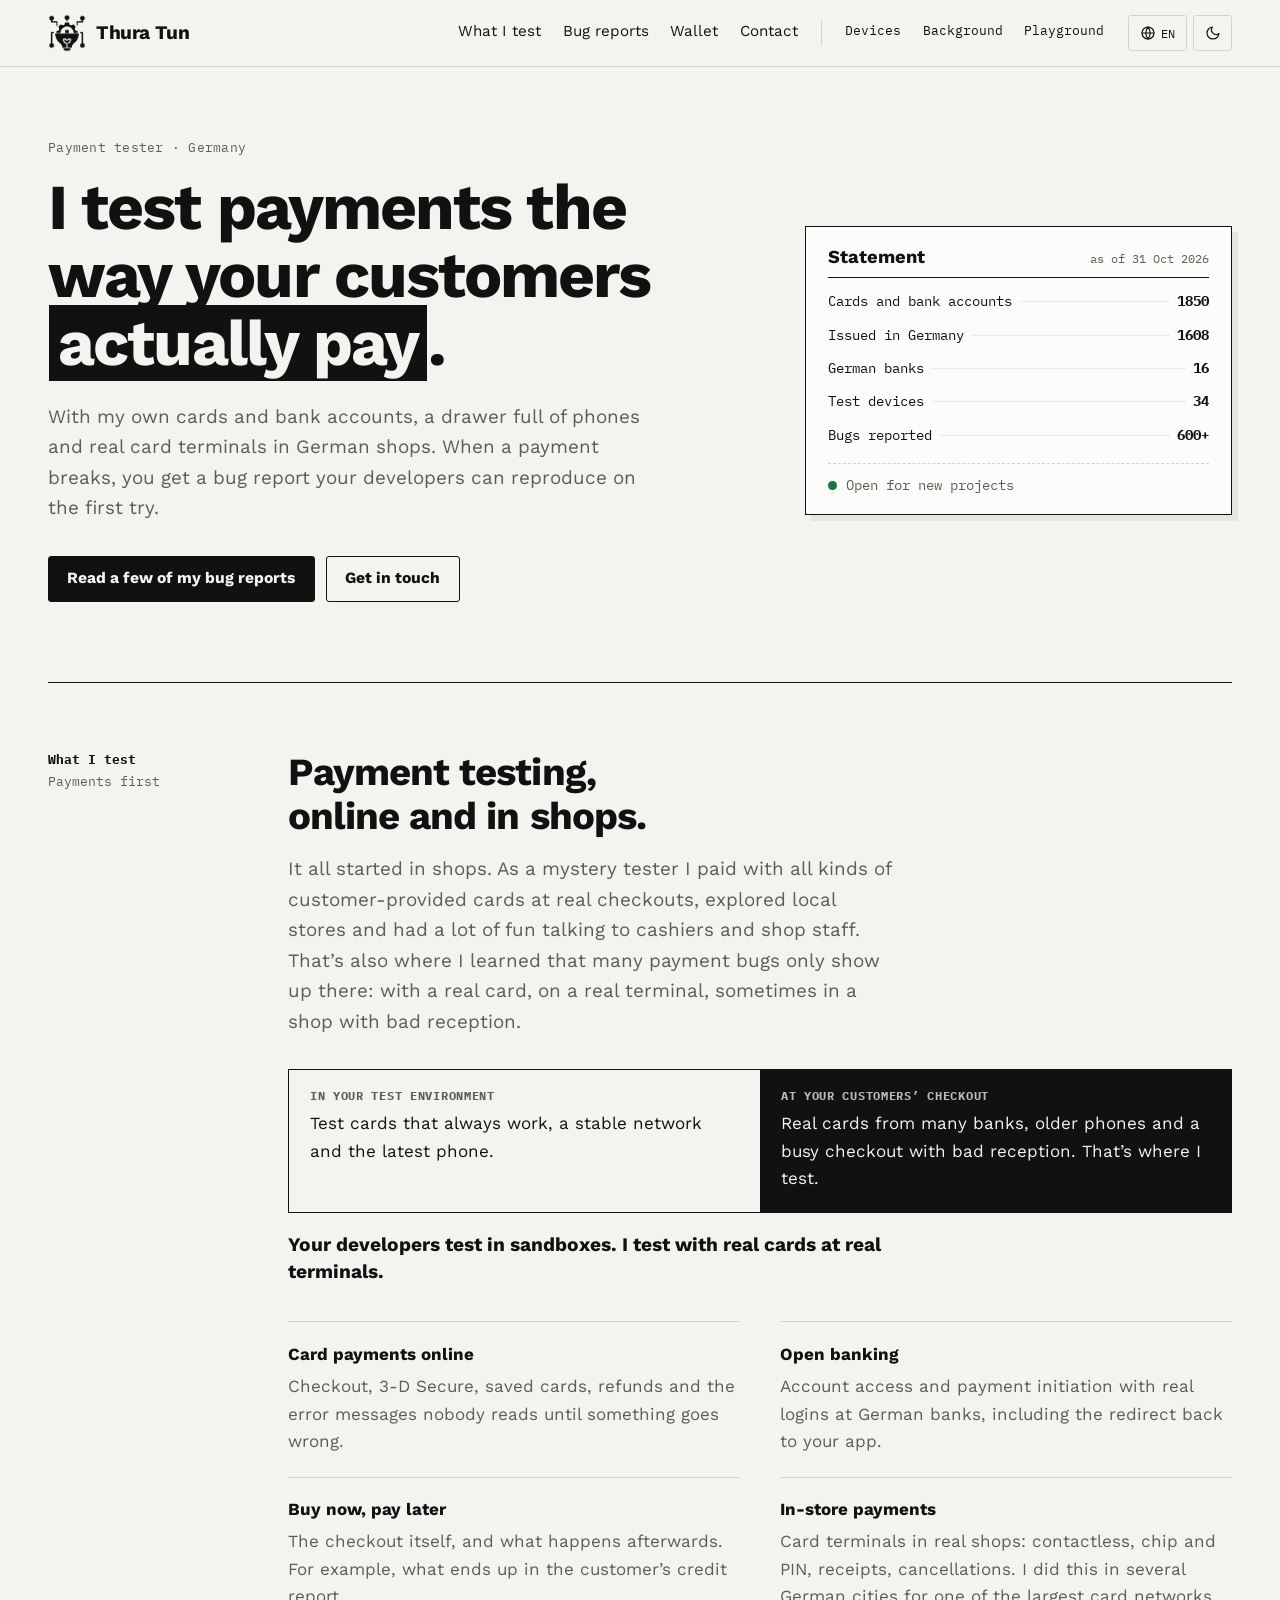
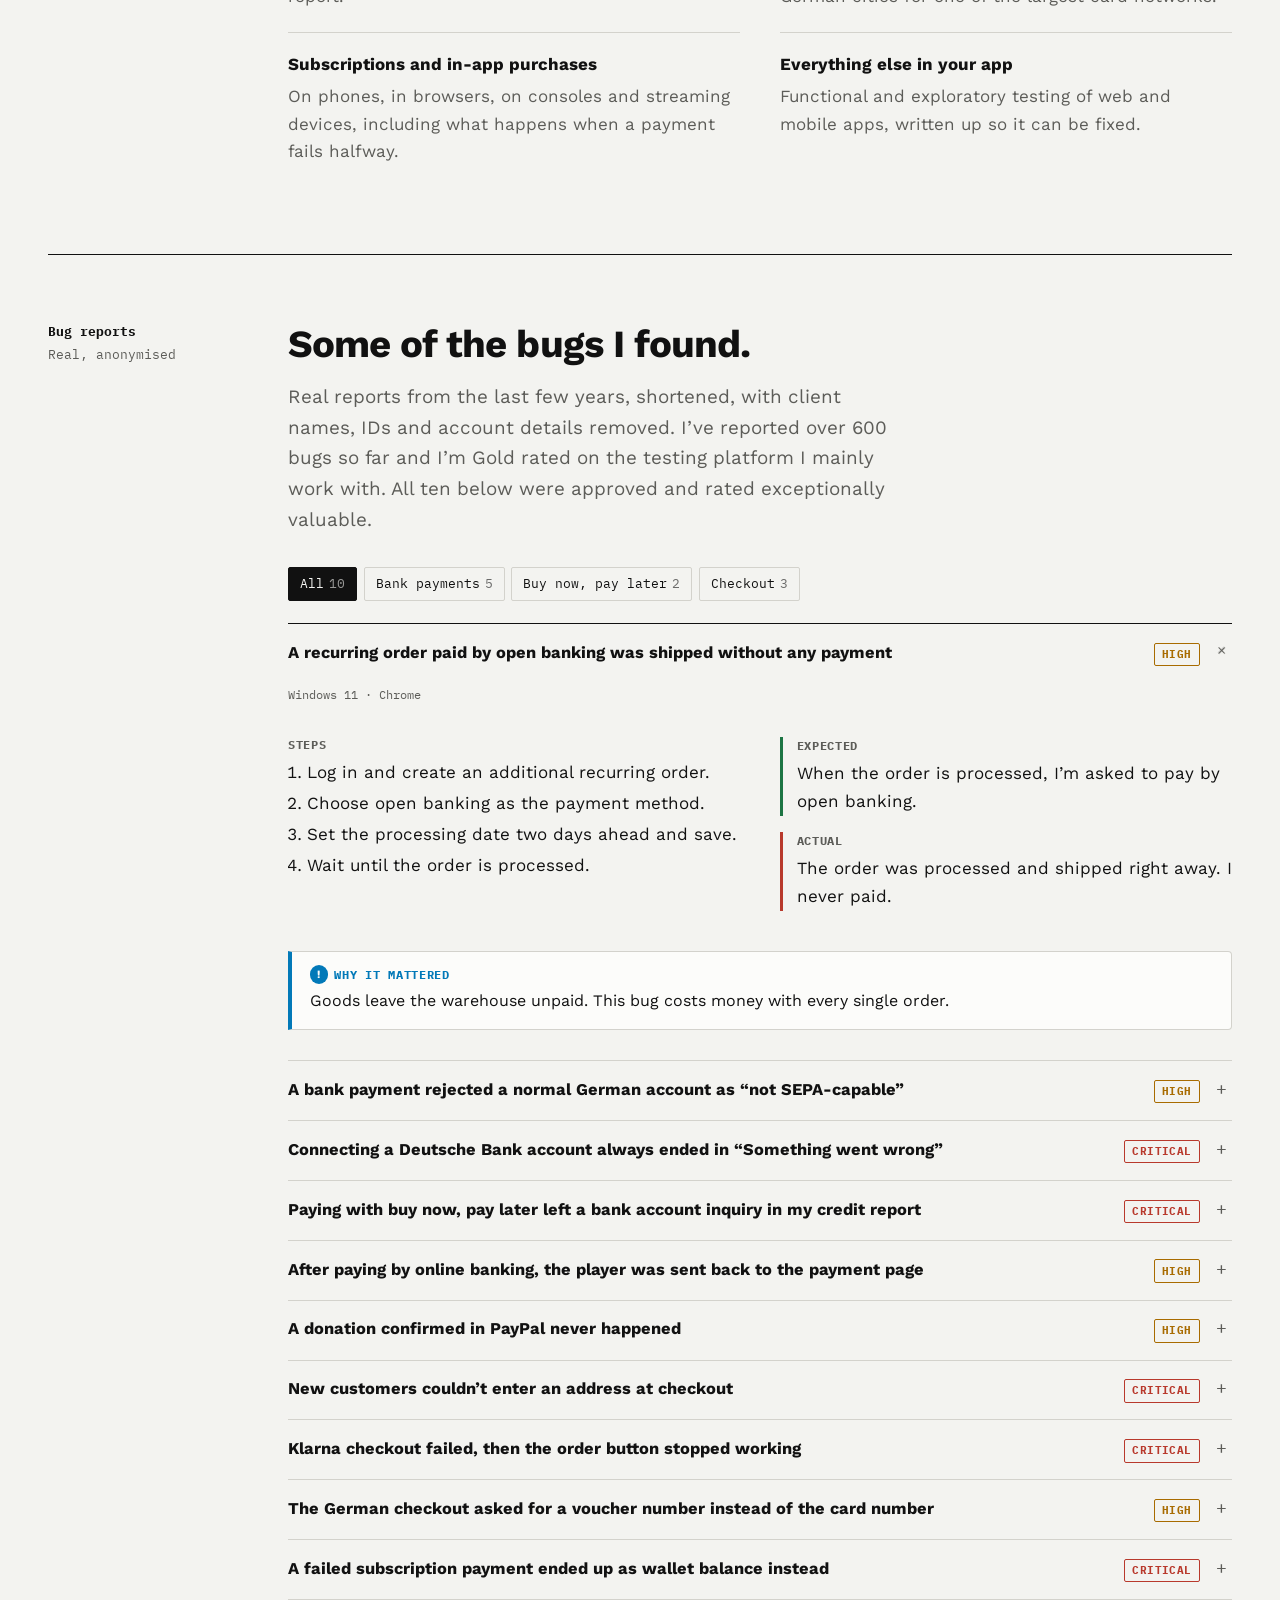
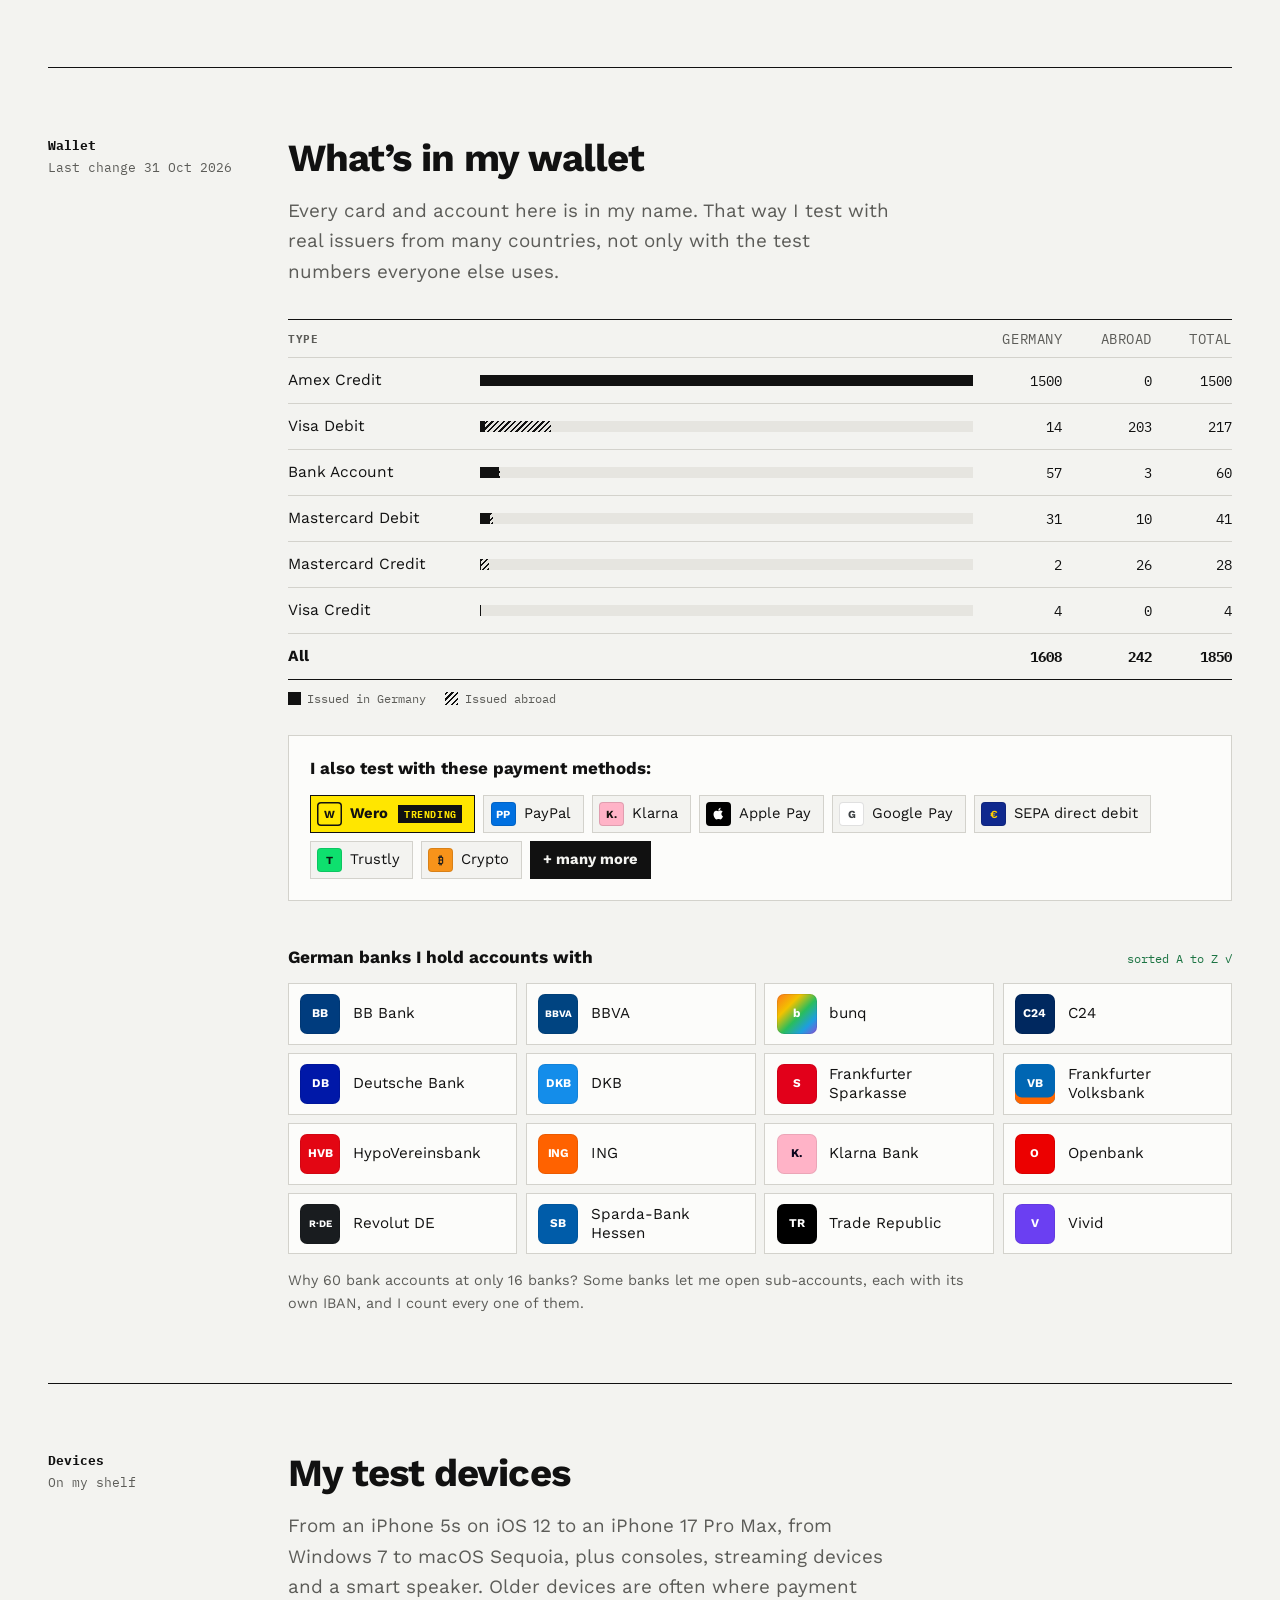
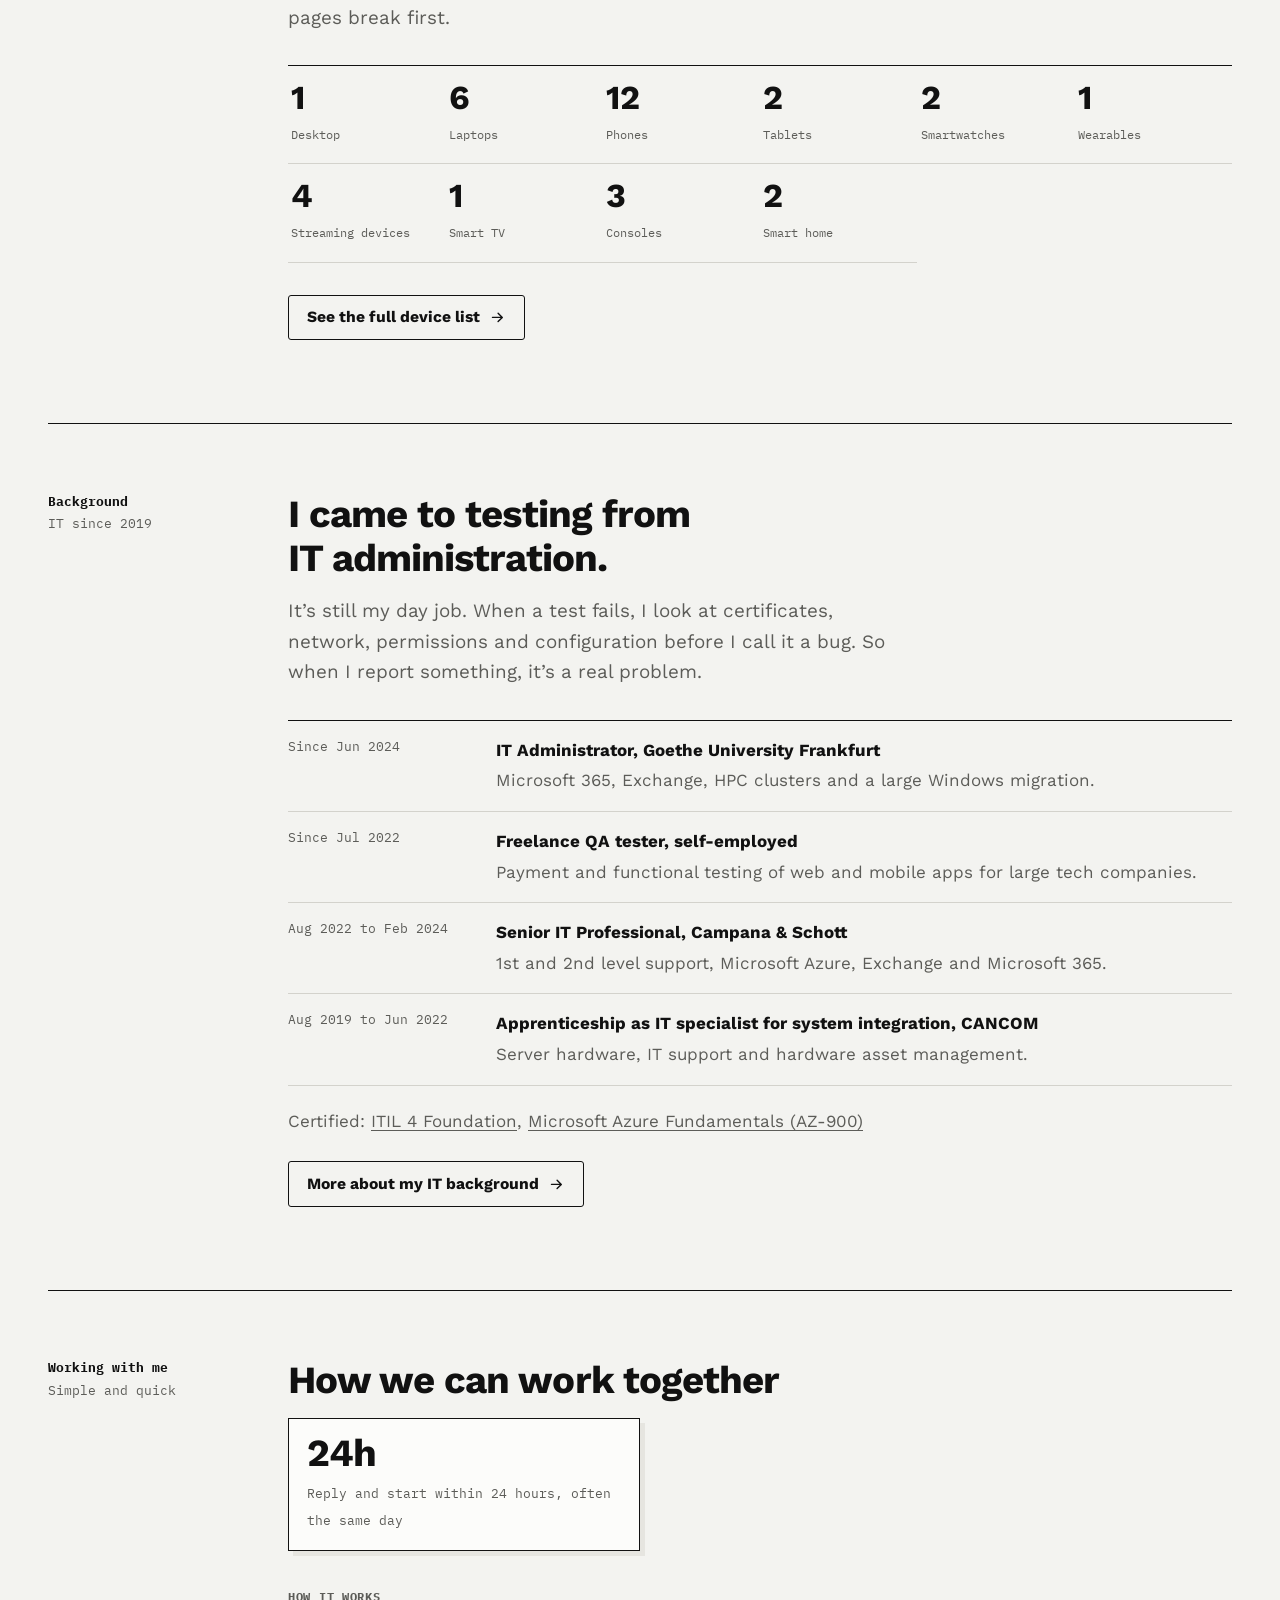
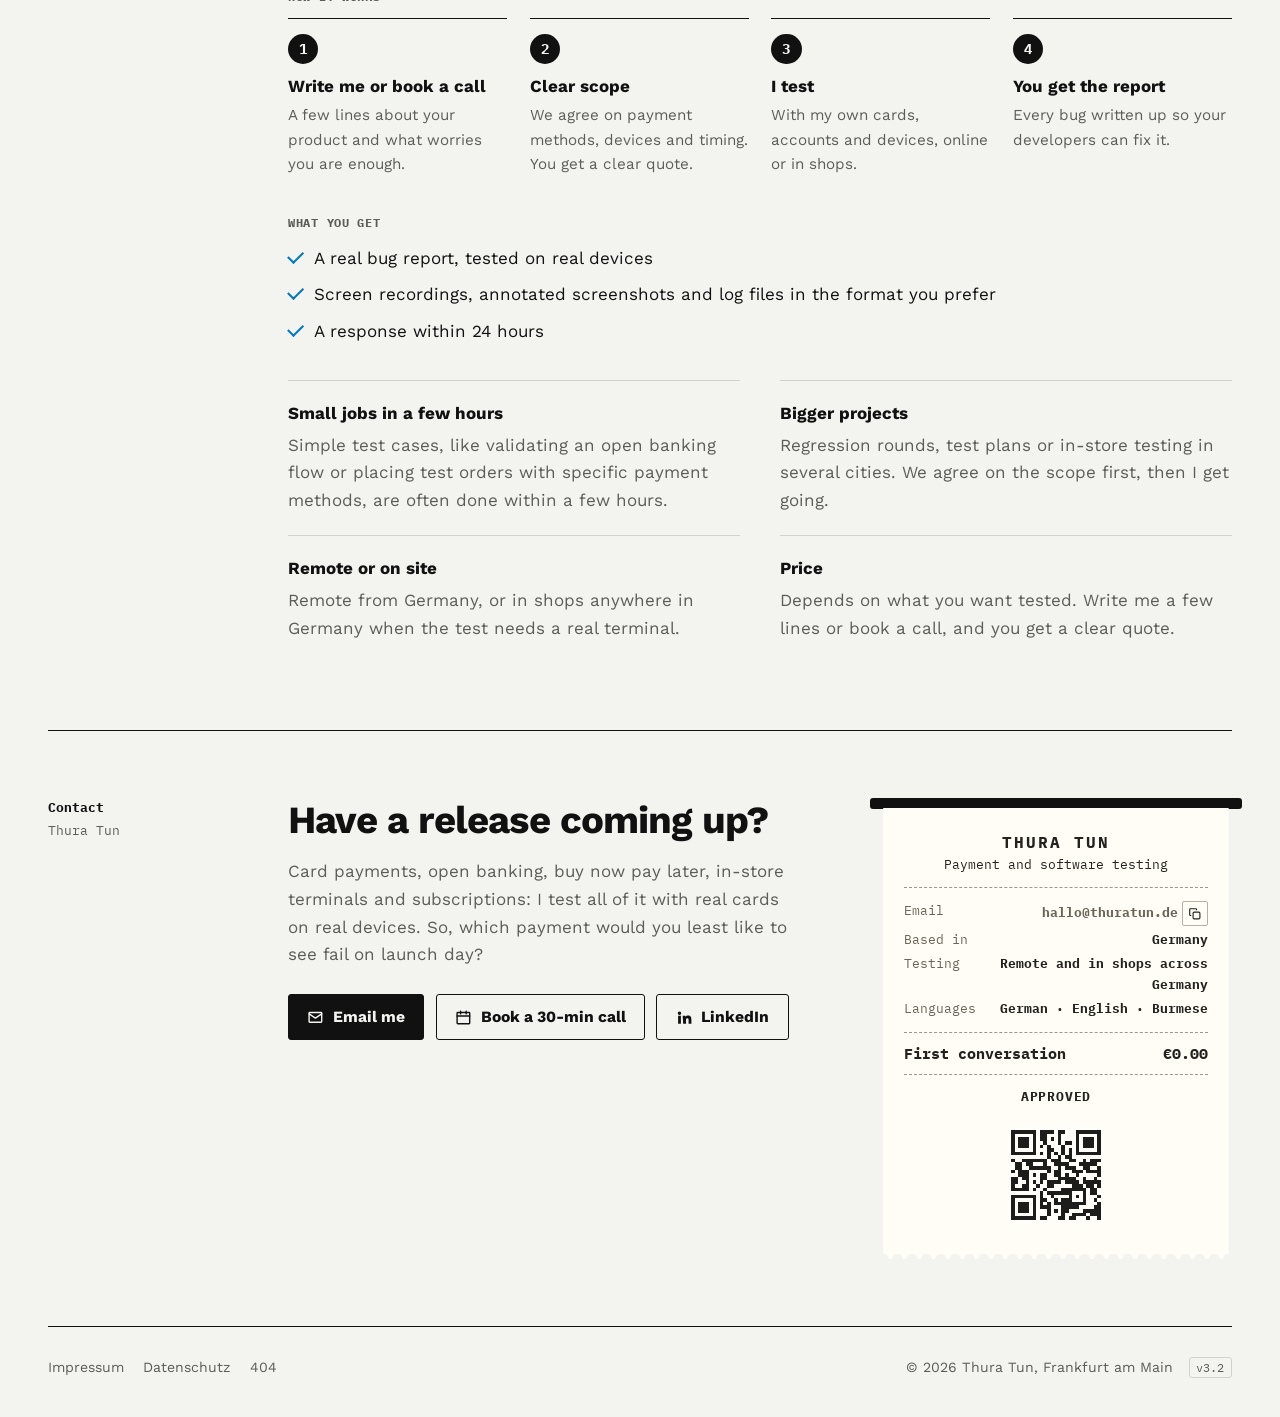
==== commit 74b4476f: "v3.2" ====
--- a/index.html
+++ b/index.html
@@ -250,7 +250,7 @@
 
 /* wallet */
 .wt{border-top:1.5px solid var(--ink);margin-bottom:1.2rem}
-.wt-r{display:grid;grid-template-columns:11rem minmax(0,1fr) 3.2rem 3.6rem 3.6rem;gap:1rem;align-items:center;padding:.62rem 0;border-bottom:1px solid var(--line);font-size:.97rem}
+.wt-r{display:grid;grid-template-columns:11rem minmax(0,1fr) 4.6rem 4.6rem 4rem;gap:1rem;align-items:center;padding:.62rem 0;border-bottom:1px solid var(--line);font-size:.97rem}
 .wt-r.hd2{font:600 .7rem var(--mono);text-transform:uppercase;letter-spacing:.05em;color:var(--muted);padding:.55rem 0}
 .wt-r.tot{border-bottom:1.5px solid var(--ink);font-weight:700}
 .wt-r .n{text-align:right;font:500 .9rem var(--mono)}
@@ -578,7 +578,7 @@
       wType:'Type',wDE:'Germany',wAb:'Abroad',wTot:'Total',wSum:'All',lgDE:'Issued in Germany',lgAb:'Issued abroad',upd:'Last change {d}',sorting:'sorting A to Z',sorted:'sorted A to Z ✓',bankA:'Bank Account',more:'+ many more',hot:'trending',bknote:'Why {a} bank accounts at only {b} banks? Some banks let me open sub-accounts, each with its own IBAN, and I count every one of them.'},
     de:{title:'Thura Tun | Payment-Tester in Deutschland (Frankfurt)',desc:'Freiberuflicher Payment-Tester in Frankfurt. Tests für Online-Zahlungen, Open Banking, BNPL und Zahlungen im Geschäft, mit über 350 eigenen Karten und Konten und über 30 Geräten.',
       fltA:'Bug-Reports filtern',all:'Alle',steps:'Schritte',exp:'Erwartet',act:'Tatsächlich',why:'Warum das wichtig war',stamp:'ANGENOMMEN',stampS:'außergewöhnlich wertvoll',crit:'Kritisch',high:'Hoch',
-      wType:'Art',wDE:'Deutschland',wAb:'Ausland',wTot:'Gesamt',wSum:'Alle',lgDE:'In Deutschland ausgegeben',lgAb:'Im Ausland ausgegeben',upd:'Letzte Änderung {d}',sorting:'sortiere A bis Z',sorted:'sortiert A bis Z ✓',bankA:'Bankkonto',more:'+ viele mehr',hot:'im Trend',bknote:'Warum {a} Bankkonten bei nur {b} Banken? Bei einigen Banken kann ich Unterkonten eröffnen, jedes mit eigener IBAN, und ich zähle jedes davon.'},
+      wType:'Art',wDE:'Inland',wAb:'Ausland',wTot:'Gesamt',wSum:'Alle',lgDE:'In Deutschland ausgegeben',lgAb:'Im Ausland ausgegeben',upd:'Letzte Änderung {d}',sorting:'sortiere A bis Z',sorted:'sortiert A bis Z ✓',bankA:'Bankkonto',more:'+ viele mehr',hot:'im Trend',bknote:'Warum {a} Bankkonten bei nur {b} Banken? Bei einigen Banken kann ich Unterkonten eröffnen, jedes mit eigener IBAN, und ich zähle jedes davon.'},
     my:{title:'Thura Tun | ဂျာမနီ (Frankfurt) ရှိ Payment Tester',desc:'Frankfurt ရှိ freelance payment tester။ ကိုယ်ပိုင်ကတ်နဲ့ အကောင့် 350 ကျော်၊ စက် 30 ကျော်ဖြင့် online၊ open banking၊ BNPL နဲ့ ဆိုင်တွင်း payment testing။',
       fltA:'Bug report စစ်ထုတ်ရန်',all:'အားလုံး',steps:'အဆင့်များ',exp:'မျှော်လင့်ထားသည်',act:'တကယ်ဖြစ်ခဲ့သည်',why:'ဘာကြောင့် အရေးကြီးလဲ',stamp:'APPROVED',stampS:'exceptionally valuable',crit:'Critical',high:'High',
       wType:'အမျိုးအစား',wDE:'ဂျာမနီ',wAb:'နိုင်ငံခြား',wTot:'စုစုပေါင်း',wSum:'အားလုံး',lgDE:'ဂျာမနီထုတ်',lgAb:'နိုင်ငံခြားထုတ်',upd:'နောက်ဆုံးပြင်ဆင်ချိန် {d}',sorting:'A မှ Z စီနေသည်',sorted:'A မှ Z စီပြီး ✓',bankA:'ဘဏ်အကောင့်',more:'+ အများအပြား',hot:'ခေတ်စား',bknote:'ဘဏ် {b} ခုမှာ ဘဏ်အကောင့် {a} ခု ဘာကြောင့်ရှိလဲ? ဘဏ်တချို့မှာ ကိုယ်ပိုင် IBAN ပါတဲ့ sub-account တွေ ဖွင့်လို့ရပြီး တစ်ခုချင်းစီကို ရေတွက်ထားလို့ပါ။'}
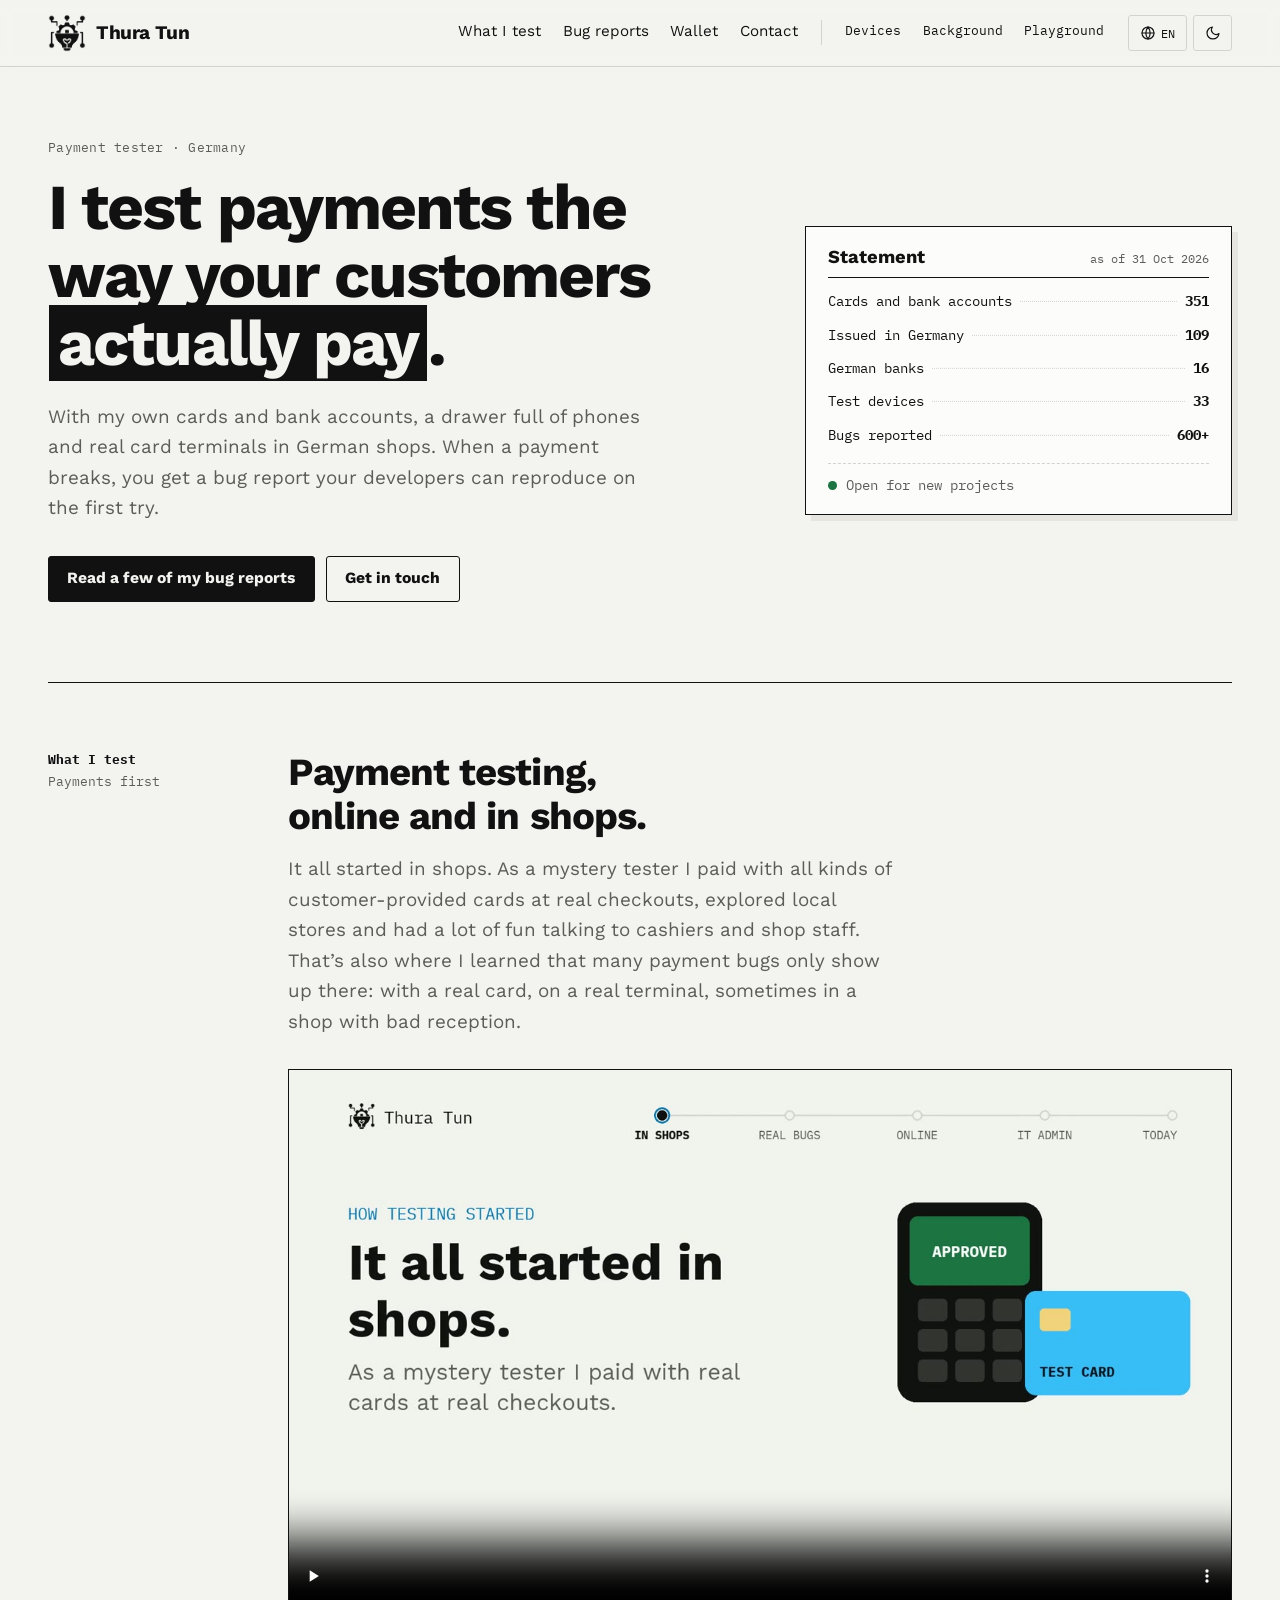
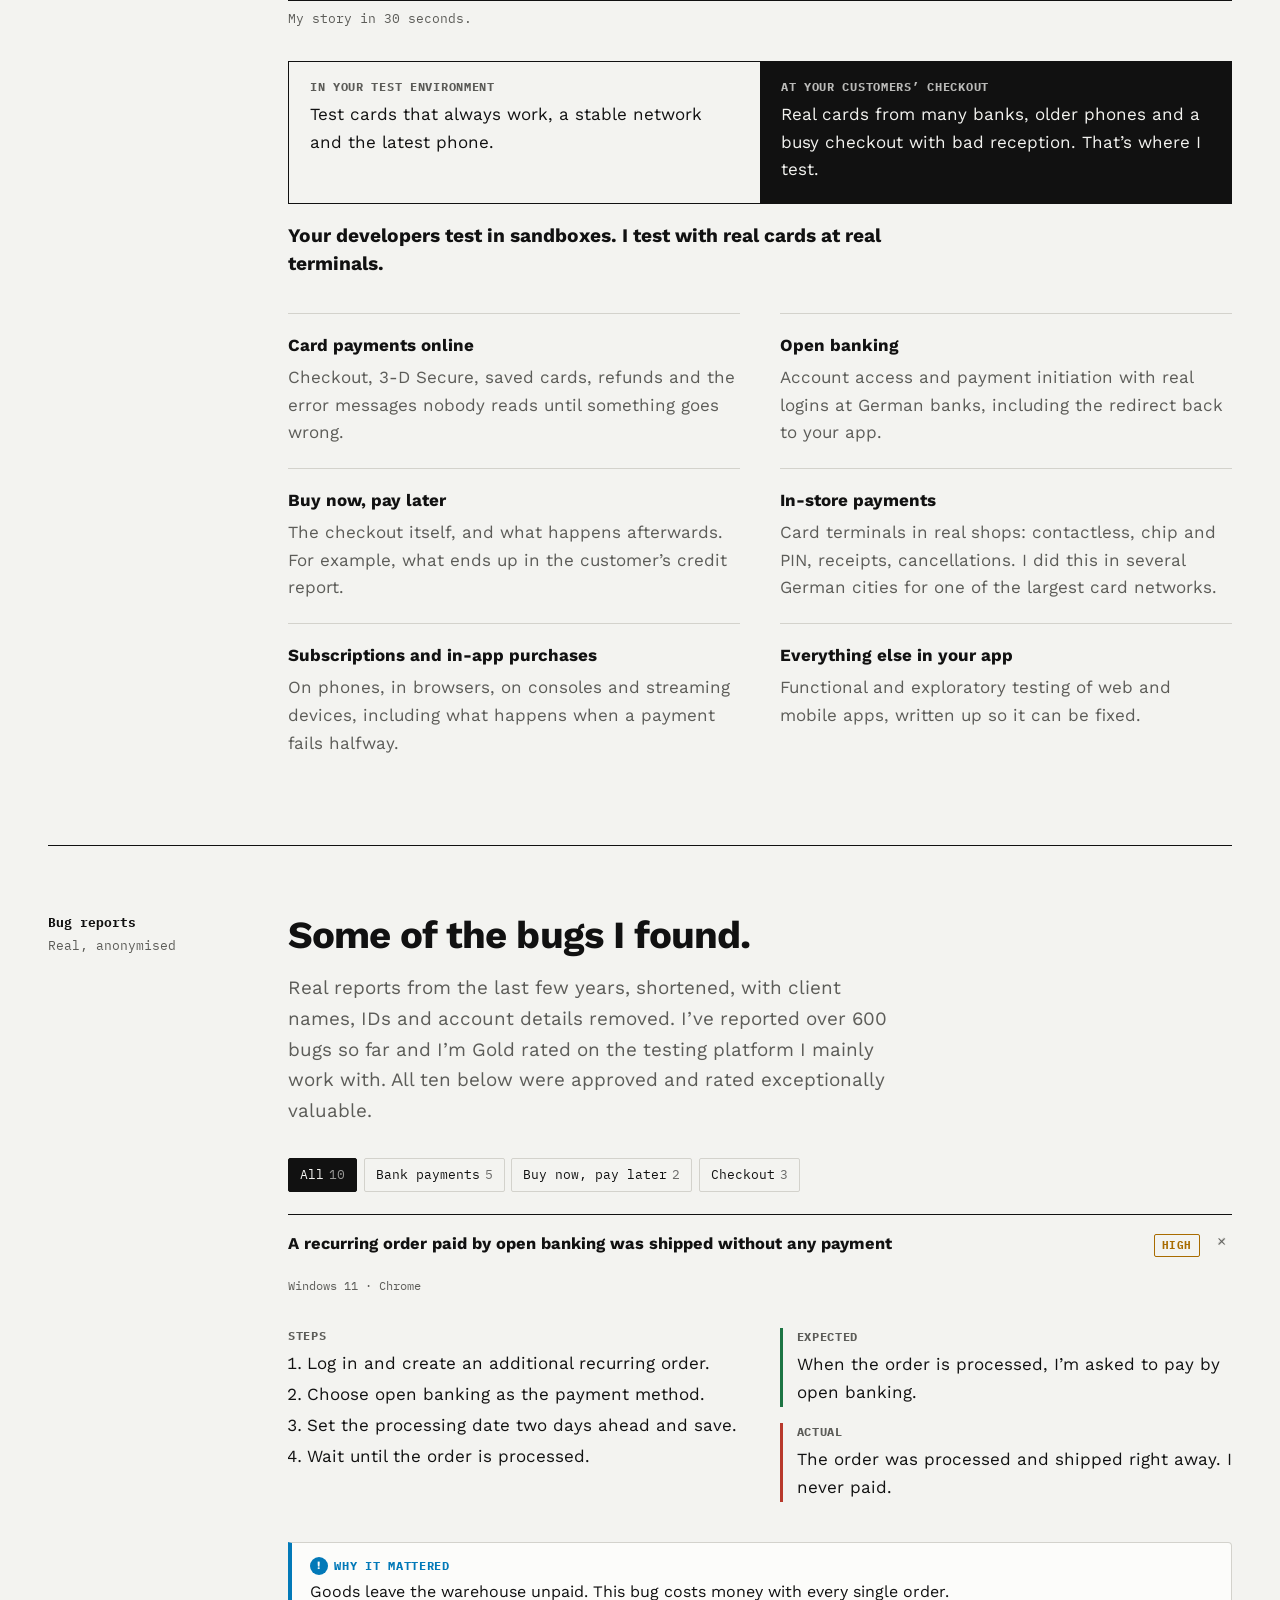
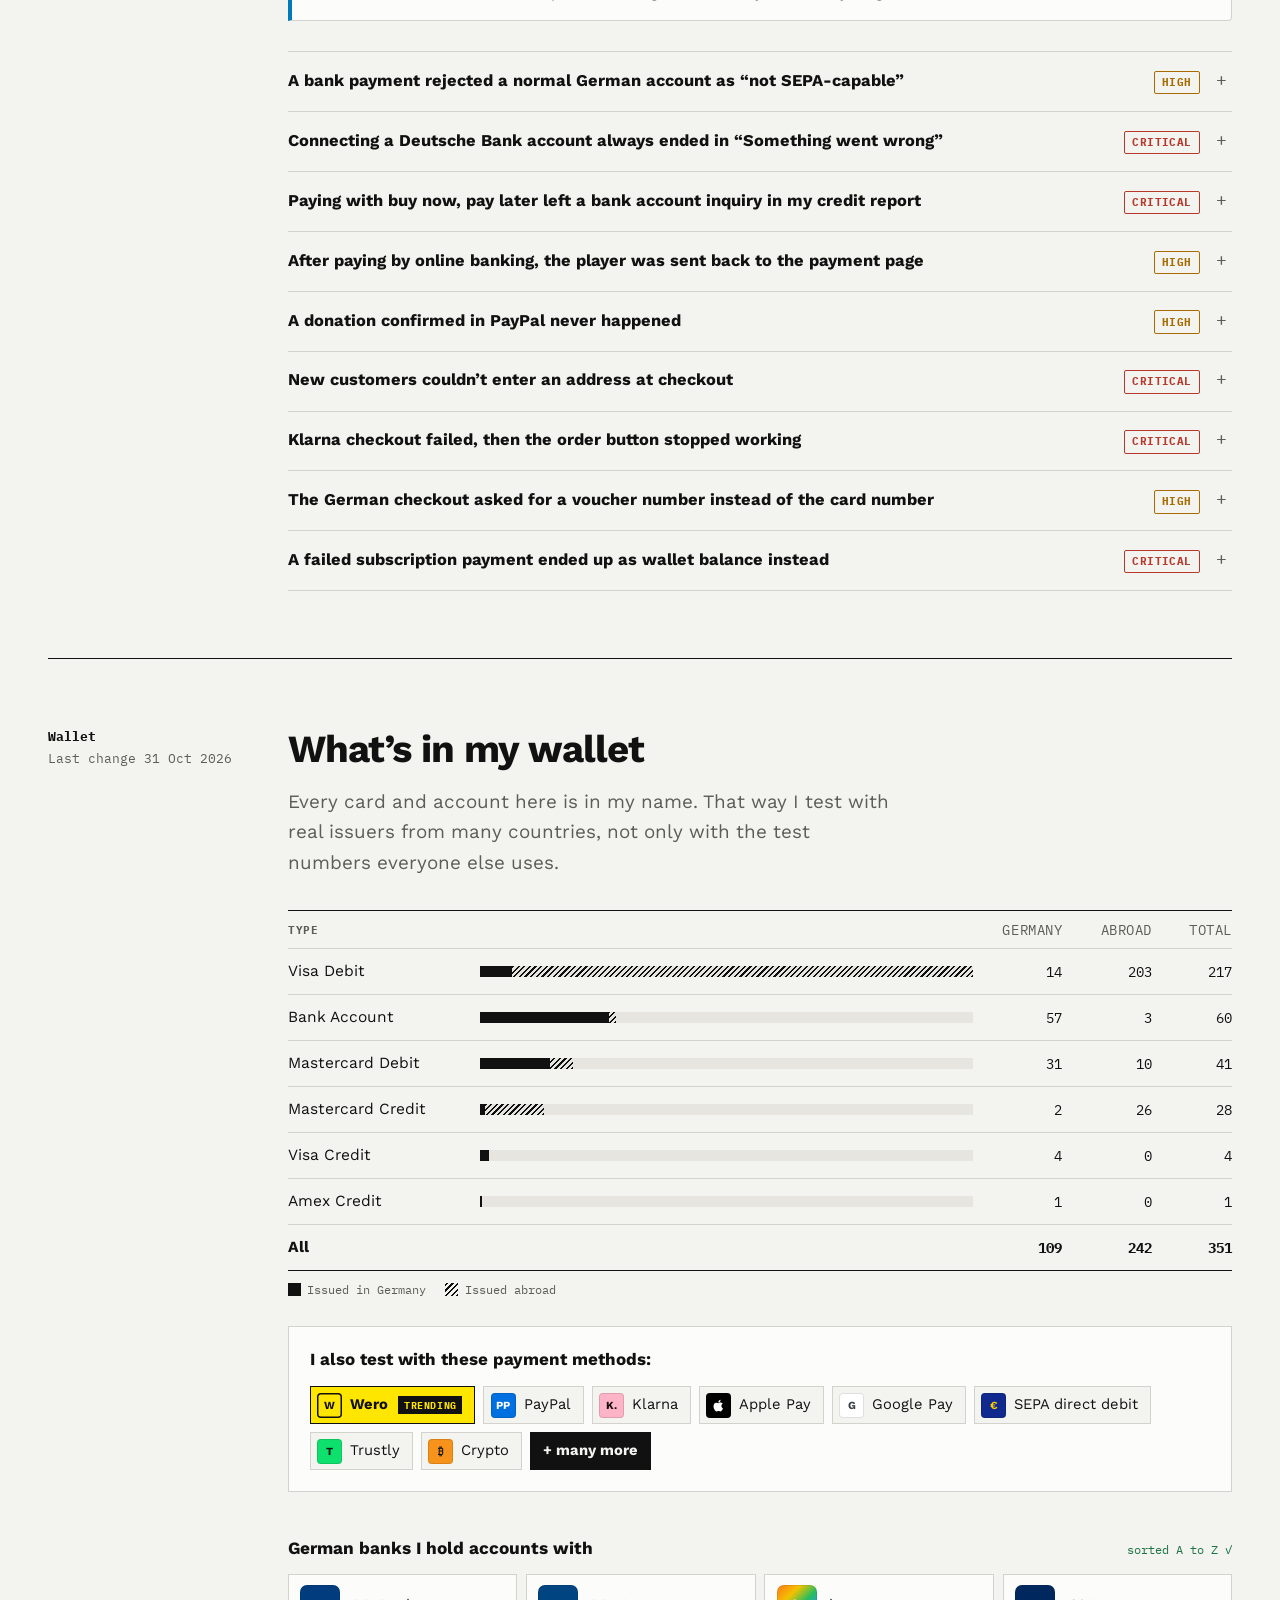
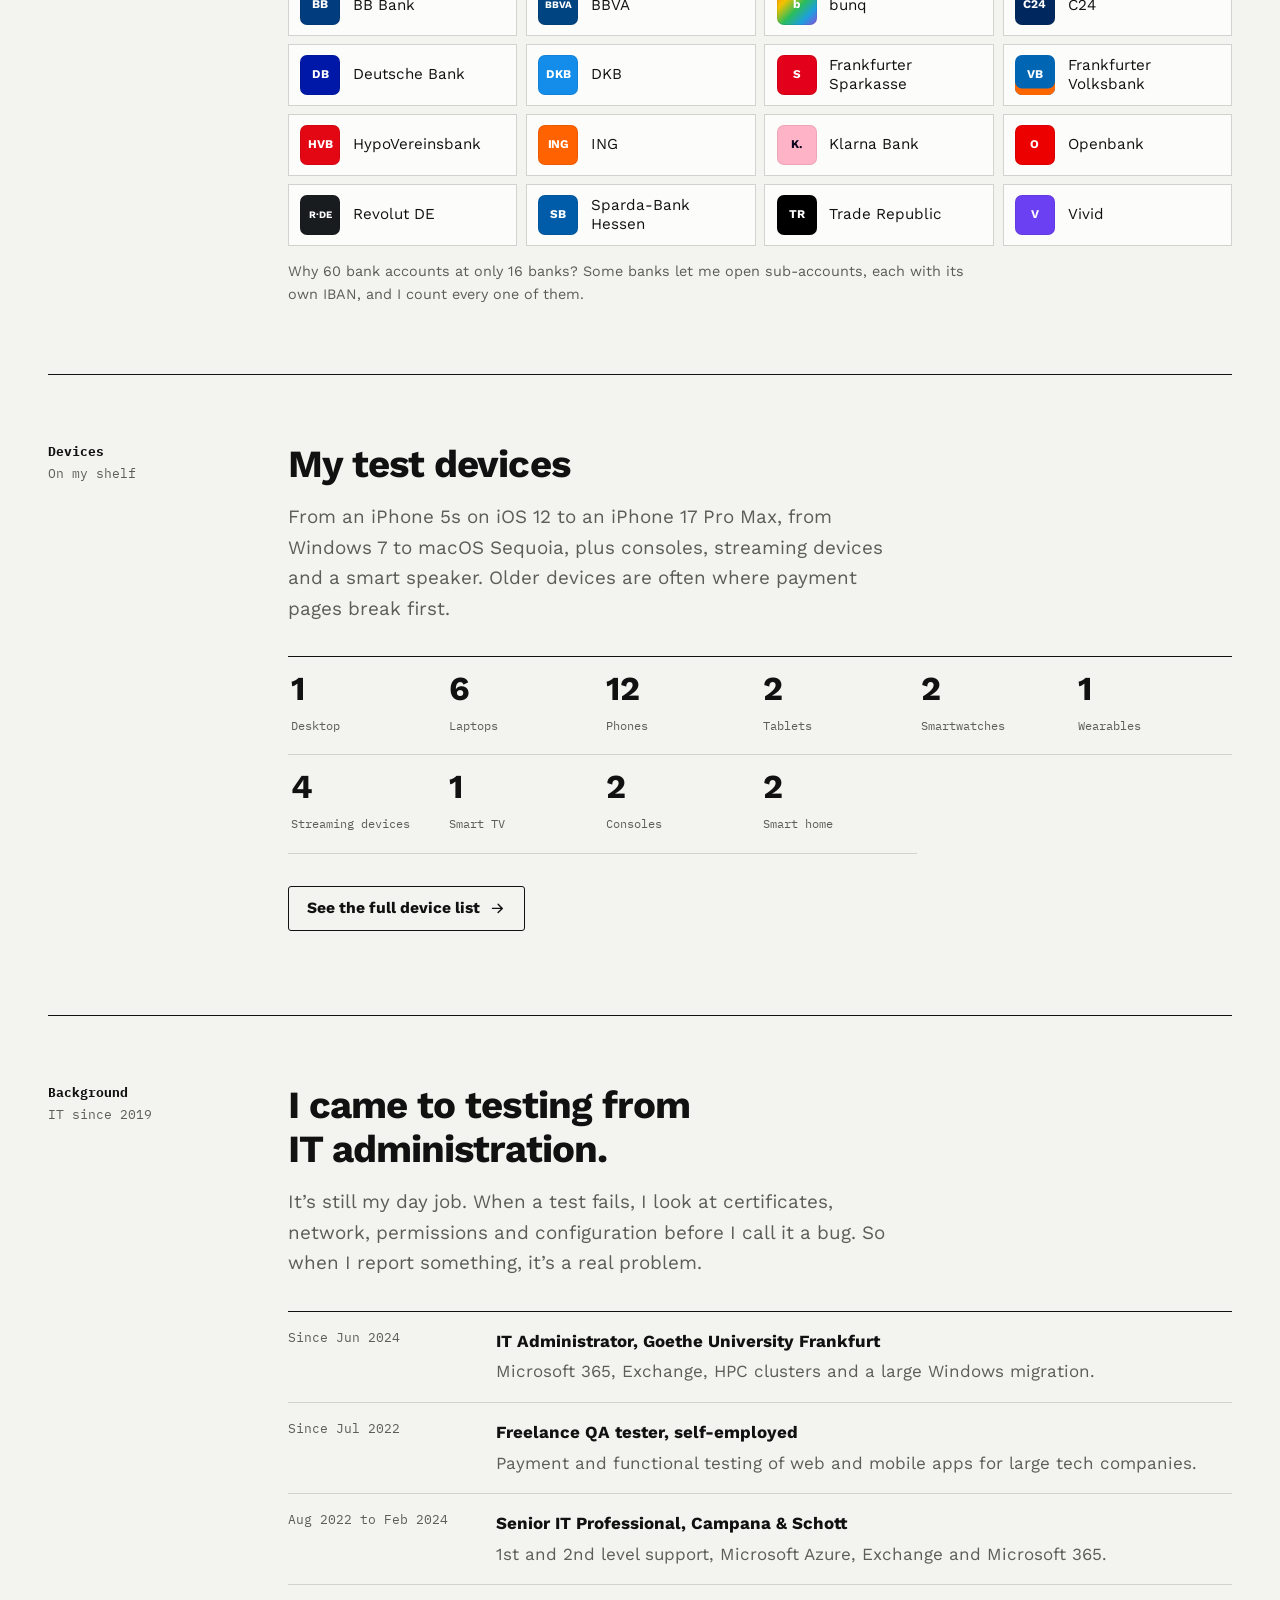
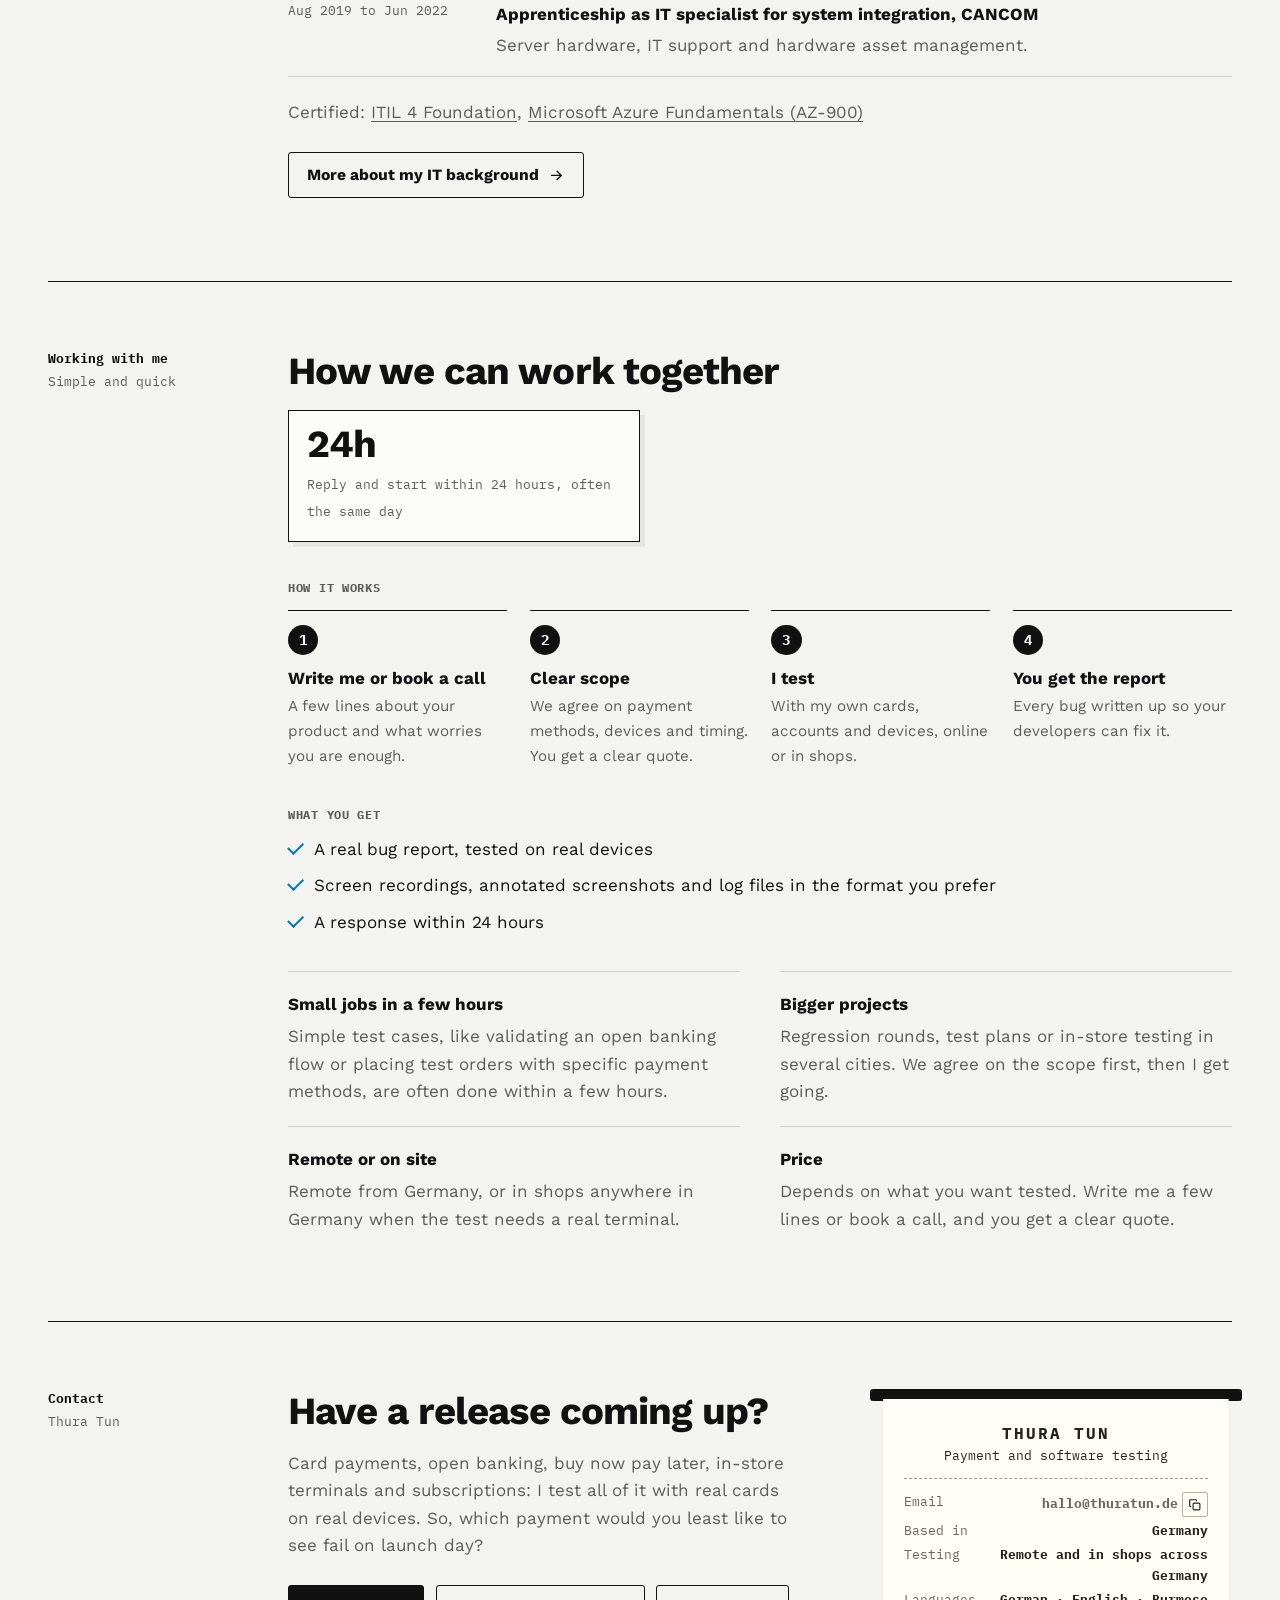
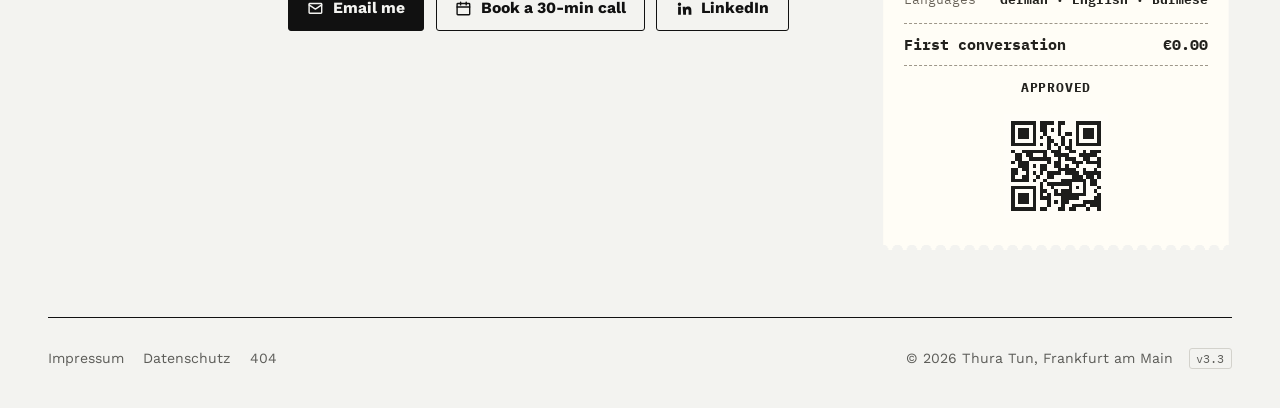
==== commit 8f4c8b6b: "v3.3 Video, reduced motion fix, files organized into folders" ====
--- a/index.html
+++ b/index.html
@@ -15,12 +15,12 @@
 <meta property="og:url" content="https://thuratun.de/">
 <meta property="og:title" content="Thura Tun | Payment Tester in Germany (Frankfurt)">
 <meta property="og:description" content="Freelance payment tester in Frankfurt, Germany. Online, open banking, BNPL and in-store payment testing with 350+ own cards and bank accounts and 30+ devices.">
-<meta property="og:image" content="https://thuratun.de/og-image.png?v=9">
+<meta property="og:image" content="https://thuratun.de/assets/og-image.png?v=9">
 <meta property="og:image:width" content="1200">
 <meta property="og:image:height" content="630">
 <meta property="og:image:alt" content="Thura Tun, payment tester in Frankfurt">
 <meta name="twitter:card" content="summary_large_image">
-<meta name="twitter:image" content="https://thuratun.de/og-image.png?v=9">
+<meta name="twitter:image" content="https://thuratun.de/assets/og-image.png?v=9">
 <meta property="og:locale" content="en_GB">
 <meta property="og:locale:alternate" content="de_DE">
 <script type="application/ld+json">{"@context": "https://schema.org", "@type": "ProfessionalService", "name": "Thura Tun, Payment Tester", "description": "Freelance payment tester in Frankfurt, Germany. Online, open banking, BNPL and in-store payment testing with 350+ own cards and bank accounts and 30+ devices.", "url": "https://thuratun.de/", "address": {"@type": "PostalAddress", "addressLocality": "Frankfurt am Main", "addressRegion": "Hessen", "addressCountry": "DE"}, "areaServed": {"@type": "Country", "name": "Germany"}, "serviceType": ["Payment testing", "Open banking testing", "In-store payment testing", "Mobile app testing", "Web testing"], "founder": {"@type": "Person", "name": "Thura Tun", "jobTitle": "Payment Tester", "url": "https://thuratun.de/", "sameAs": ["https://www.linkedin.com/in/tunthura/"], "knowsLanguage": ["de", "en", "my"], "hasCredential": [{"@type": "EducationalOccupationalCredential", "name": "ITIL 4 Foundation"}, {"@type": "EducationalOccupationalCredential", "name": "Microsoft Certified: Azure Fundamentals (AZ-900)", "url": "https://www.credly.com/badges/9dc0fa04-e932-4269-af0b-c82157c03073"}]}}</script>
@@ -28,11 +28,11 @@
 <meta name="theme-color" content="#0E0E0E" media="(prefers-color-scheme: dark)">
 <link rel="icon" type="image/png" href="[data-uri]">
 <link rel="apple-touch-icon" href="[data-uri]">
-<link rel="preload" href="fonts/WorkSans-Regular.woff" as="font" type="font/woff" crossorigin>
-<link rel="stylesheet" href="fonts.css">
+<link rel="preload" href="assets/fonts/WorkSans-Regular.woff" as="font" type="font/woff" crossorigin>
+<link rel="stylesheet" href="assets/fonts.css">
 <script defer src="https://cloud.umami.is/script.js" data-website-id="a2760b34-6fcb-44bb-a17a-fbfdb37f8c8f"></script>
 <style>
-:root{--mi:url([data-uri]);--mf:url([data-uri])}
+:root{--mi:url([data-uri]);--mf:url([data-uri])}
 .mk-i{--m:var(--mi)}.mk-f{--m:var(--mf)}
 :root{
   --bg:#F3F3F0;--paper:#FCFCFA;--ink:#111111;--muted:#5C5C58;--line:#D3D2CC;--line2:#E6E5E0;
@@ -185,7 +185,7 @@
 .back:hover{color:var(--ink)}
 .back svg{width:.95rem;height:.95rem}
 
-@media (prefers-reduced-motion:reduce){*,*::before,*::after{animation-duration:.01ms!important;animation-delay:0s!important;transition-duration:.01ms!important;transition-delay:0s!important}}
+@media (prefers-reduced-motion:reduce){*,*::before,*::after{animation-duration:.01ms!important;animation-delay:0s!important;animation-iteration-count:1!important;transition-duration:.01ms!important;transition-delay:0s!important}}
 @media print{.hd,.tl,.ft nav{display:none}}
 
 .ver{font:500 .72rem/1 var(--mono);color:var(--muted);border:1px solid var(--line);border-radius:3px;padding:.22rem .42rem}
@@ -332,6 +332,7 @@
 @media (max-width:60rem){.steps{grid-template-columns:1fr 1fr}}
 @media (max-width:40rem){.steps{grid-template-columns:1fr}.prom{max-width:none}.prom b{font-size:2rem}}
 @media (max-width:40rem){.svc.wk{grid-template-columns:1fr}}
+.story{margin:0 0 2rem}.story video{display:block;width:100%;height:auto;border:1.5px solid var(--ink);background:var(--paper)}.story figcaption{font:500 .8rem/1.5 var(--mono);color:var(--muted);margin-top:.5rem}
 </style>
 <script>(function(d){d.className+=' js';try{var t=localStorage.getItem('theme');if(t)d.dataset.theme=t}catch(e){}})(document.documentElement)</script>
 </head>
@@ -373,6 +374,10 @@
       <div>
         <h2 data-i18n="s1.h">Payment testing, online and in shops.</h2>
         <p class="lead" data-i18n="s1.p">It all started in shops. As a mystery tester I paid with all kinds of customer-provided cards at real checkouts, explored local stores and had a lot of fun talking to cashiers and shop staff. That’s also where I learned that many payment bugs only show up there: with a real card, on a real terminal, sometimes in a shop with bad reception.</p>
+        <figure class="story">
+          <video controls playsinline preload="none" poster="assets/journey-poster.jpg" width="1920" height="1080" aria-labelledby="storyc"><source src="assets/journey.mp4" type="video/mp4"></video>
+          <figcaption id="storyc" data-i18n="vid.c">My story in 30 seconds.</figcaption>
+        </figure>
         <div class="gap">
           <div><b data-i18n="g1.h">In your test environment</b><p data-i18n="g1.p">Test cards that always work, a stable network and the latest phone.</p></div>
           <div class="gap-me"><b data-i18n="g2.h">At your customers’ checkout</b><p data-i18n="g2.p">Real cards from many banks, older phones and a busy checkout with bad reception. That’s where I test.</p></div>
@@ -433,7 +438,7 @@
           <li><span class="tl-d" data-i18n="t3.d">Aug 2022 to Feb 2024</span><div><b data-i18n="t3.h">Senior IT Professional, Campana &amp; Schott</b><p data-i18n="t3.p">1st and 2nd level support, Microsoft Azure, Exchange and Microsoft 365.</p></div></li>
           <li><span class="tl-d" data-i18n="t4.d">Aug 2019 to Jun 2022</span><div><b data-i18n="t4.h">Apprenticeship as IT specialist for system integration, CANCOM</b><p data-i18n="t4.p">Server hardware, IT support and hardware asset management.</p></div></li>
         </ol>
-        <p class="certs"><span data-i18n="s5.c">Certified:</span> <a href="itil4-certificate.pdf" target="_blank" rel="noopener">ITIL 4 Foundation</a>, <a href="https://www.credly.com/badges/9dc0fa04-e932-4269-af0b-c82157c03073" target="_blank" rel="noopener">Microsoft Azure Fundamentals (AZ-900)</a></p>
+        <p class="certs"><span data-i18n="s5.c">Certified:</span> <a href="docs/itil4-certificate.pdf" target="_blank" rel="noopener">ITIL 4 Foundation</a>, <a href="https://www.credly.com/badges/9dc0fa04-e932-4269-af0b-c82157c03073" target="_blank" rel="noopener">Microsoft Azure Fundamentals (AZ-900)</a></p>
         <p><a class="btn" href="it-admin" data-page="it-admin.html"><span data-i18n="s5.b">More about my IT background</span><svg viewBox="0 0 24 24" fill="none" stroke="currentColor" stroke-width="2" stroke-linecap="round" stroke-linejoin="round" aria-hidden="true"><path d="M5 12h14M13 6l6 6-6 6"/></svg></a></p>
       </div>
     </section>
@@ -499,7 +504,7 @@
   <div class="w">
     <footer class="ft">
       <nav aria-label="Footer"><a href="impressum" data-page="impressum.html">Impressum</a><a href="datenschutz" data-page="datenschutz.html">Datenschutz</a><a href="404" data-page="404.html">404</a></nav>
-      <div class="ft-l"><span data-i18n="ft.c">© 2026 Thura Tun, Frankfurt am Main</span><span class="ver" title="Website version">v3.2</span></div>
+      <div class="ft-l"><span data-i18n="ft.c">© 2026 Thura Tun, Frankfurt am Main</span><span class="ver" title="Website version">v3.3</span></div>
     </footer>
   </div>
 <script>
@@ -514,7 +519,7 @@
     'h.p':'Mit eigenen Karten und Bankkonten, einer Schublade voller Handys und echten Kartenterminals in deutschen Geschäften. Wenn eine Zahlung scheitert, bekommen Sie einen Bug-Report, den Ihre Entwickler beim ersten Versuch nachstellen können.',
     'h.b1':'Ein paar Bug-Reports lesen','h.b2':'Kontakt aufnehmen',
     'st.h':'Kontoauszug','st.asof':'Stand','st.r1':'Karten und Bankkonten','st.r2':'In Deutschland ausgegeben','st.r3':'Deutsche Banken','st.r4':'Testgeräte','st.r5':'Gemeldete Bugs','st.ft':'Offen für neue Projekte',
-    's1.l':'Was ich teste','s1.n':'Zahlungen zuerst','s1.h':'Payment-Testing, online und im Laden.',
+    's1.l':'Was ich teste','s1.n':'Zahlungen zuerst','s1.h':'Payment-Testing, online und im Laden.','vid.c':'Meine Geschichte in 30 Sekunden.',
     's1.p':'Angefangen hat alles im Laden. Als Mystery-Tester habe ich mit allen möglichen Kundenkarten an echten Kassen bezahlt, lokale Geschäfte erkundet und hatte viel Spaß dabei, mit dem Personal an der Kasse und im Laden zu reden. Dort habe ich auch gelernt, dass viele Payment-Bugs nur genau da auftauchen: mit einer echten Karte, an einem echten Terminal, manchmal in einem Laden mit schlechtem Empfang.',
     'sv1.h':'Kartenzahlungen online','sv1.p':'Checkout, 3-D Secure, gespeicherte Karten, Erstattungen und die Fehlermeldungen, die niemand liest, bis etwas schiefgeht.',
     'sv2.h':'Open Banking','sv2.p':'Kontozugriff und Zahlungsauslösung mit echten Logins bei deutschen Banken, inklusive der Weiterleitung zurück in Ihre App.',
@@ -547,7 +552,7 @@
     'h.p':'ကိုယ်ပိုင် ကတ်နဲ့ ဘဏ်အကောင့်တွေ၊ ဖုန်းအများကြီးနဲ့ ဂျာမနီက ဆိုင်တွေမှာရှိတဲ့ တကယ့်ကတ်စက်တွေနဲ့ စမ်းသပ်ပါတယ်။ ငွေပေးချေမှု ပျက်ရင် developer တွေ ပထမအကြိမ်မှာတင် ပြန်လုပ်ကြည့်နိုင်တဲ့ bug report ကို ရမှာပါ။',
     'h.b1':'Bug report အချို့ ဖတ်ရန်','h.b2':'ဆက်သွယ်ရန်',
     'st.h':'စာရင်းရှင်းတမ်း','st.asof':'ရက်စွဲ','st.r1':'ကတ်နဲ့ ဘဏ်အကောင့်','st.r2':'ဂျာမနီထုတ်','st.r3':'ဂျာမန်ဘဏ်','st.r4':'စမ်းသပ်စက်','st.r5':'Report လုပ်ခဲ့သော bug','st.ft':'ပရောဂျက်အသစ် လက်ခံနေပါတယ်',
-    's1.l':'စမ်းသပ်သည့်အရာ','s1.n':'Payment ဦးစားပေး','s1.h':'Payment testing၊ အွန်လိုင်းနဲ့ ဆိုင်ထဲမှာ။',
+    's1.l':'စမ်းသပ်သည့်အရာ','s1.n':'Payment ဦးစားပေး','s1.h':'Payment testing၊ အွန်လိုင်းနဲ့ ဆိုင်ထဲမှာ။','vid.c':'စက္ကန့် 30 အတွင်း ကိုယ့်ဇာတ်ကြောင်း။',
     's1.p':'အားလုံးက ဆိုင်တွေကနေ စခဲ့တာပါ။ Mystery tester အနေနဲ့ ဖောက်သည်ပေးတဲ့ ကတ်အမျိုးမျိုးနဲ့ တကယ့်ကောင်တာတွေမှာ ငွေချေခဲ့ပြီး ဒေသခံဆိုင်တွေကို လှည့်လည်ကာ ငွေကိုင်တွေ၊ ဆိုင်ဝန်ထမ်းတွေနဲ့ စကားပြောရတာ အရမ်းပျော်ခဲ့ပါတယ်။ Payment bug အများအပြားဟာ အဲဒီမှာပဲ ပေါ်လာတတ်တယ်ဆိုတာလည်း အဲဒီကနေ သိခဲ့ရပါတယ်: တကယ့်ကတ်၊ တကယ့်စက်၊ တခါတလေ ဖုန်းလိုင်းမကောင်းတဲ့ ဆိုင်ထဲမှာ။',
     'sv1.h':'အွန်လိုင်း ကတ်ငွေပေးချေမှု','sv1.p':'Checkout၊ 3-D Secure၊ သိမ်းထားတဲ့ ကတ်၊ ငွေပြန်အမ်းခြင်းနဲ့ တစ်ခုခုမှားမှ လူတွေဖတ်ကြတဲ့ error message များ။',
     'sv2.h':'Open banking','sv2.p':'ဂျာမန်ဘဏ်တွေမှာ တကယ့် login နဲ့ အကောင့်ချိတ်ဆက်ခြင်း၊ ငွေလွှဲစတင်ခြင်း၊ app ဆီ ပြန်ရောက်တဲ့ redirect အပါအဝင်။',
@@ -901,7 +906,7 @@
   function bars(){wShown=true;$('.wt-bar i',wt).forEach(function(i){i.style.width=i.getAttribute('data-w')+'%'})}
   onView(wt,function(){setTimeout(bars,60)},.3);
   hooks.push(renderWallet);
-  getJSON('counts.json').then(function(j){
+  getJSON('data/counts.json').then(function(j){
     var d=(j.rows||[]).map(function(r){return[String(r[0]),+r[1]||0,+r[2]||0]}).filter(function(r){return r[0]&&r[1]+r[2]>0});
     if(d.length){COUNTS=d;if(j.updated)UPDATED=j.updated;renderWallet();bankNote()}
   }).catch(function(){});
@@ -937,7 +942,7 @@
   }
   hooks.push(bankStatus);renderBanks();
   onView(bul,function(){setTimeout(sortBanks,rm?0:700)},.45);
-  getJSON('banks.json').then(function(j){var r=bankRows(j);if(r){BANKS=r;renderBanks()}}).catch(function(){});
+  getJSON('data/banks.json').then(function(j){var r=bankRows(j);if(r){BANKS=r;renderBanks()}}).catch(function(){});
 
   /* devices summary */
   var dsum=document.getElementById('dsum'),DEV=DEVICES_FALLBACK.map(function(x){return[x[0],x[1],catKey(x[2])]});
@@ -947,7 +952,7 @@
     document.getElementById('sDev').textContent=DEV.length;
   }
   hooks.push(renderDev);
-  getJSON('devices.json').then(function(j){var r=devRows(j);if(r){DEV=r;renderDev()}}).catch(function(){});
+  getJSON('data/devices.json').then(function(j){var r=devRows(j);if(r){DEV=r;renderDev()}}).catch(function(){});
 
   initLang();
 })();
--- a/assets/fonts.css
+++ b/assets/fonts.css
@@ -0,0 +1,5 @@
+@font-face{font-family:"Work Sans";src:url(fonts/WorkSans-Regular.woff) format("woff");font-weight:400;font-style:normal;font-display:swap}
+@font-face{font-family:"Work Sans";src:url(fonts/WorkSans-Bold.woff) format("woff");font-weight:600 700;font-style:normal;font-display:swap}
+@font-face{font-family:"Work Sans";src:url(fonts/WorkSans-Italic.woff) format("woff");font-weight:400;font-style:italic;font-display:swap}
+@font-face{font-family:"IBM Plex Mono";src:url(fonts/IBMPlexMono-Regular.woff) format("woff");font-weight:400 500;font-style:normal;font-display:swap}
+@font-face{font-family:"IBM Plex Mono";src:url(fonts/IBMPlexMono-Bold.woff) format("woff");font-weight:600 700;font-style:normal;font-display:swap}
